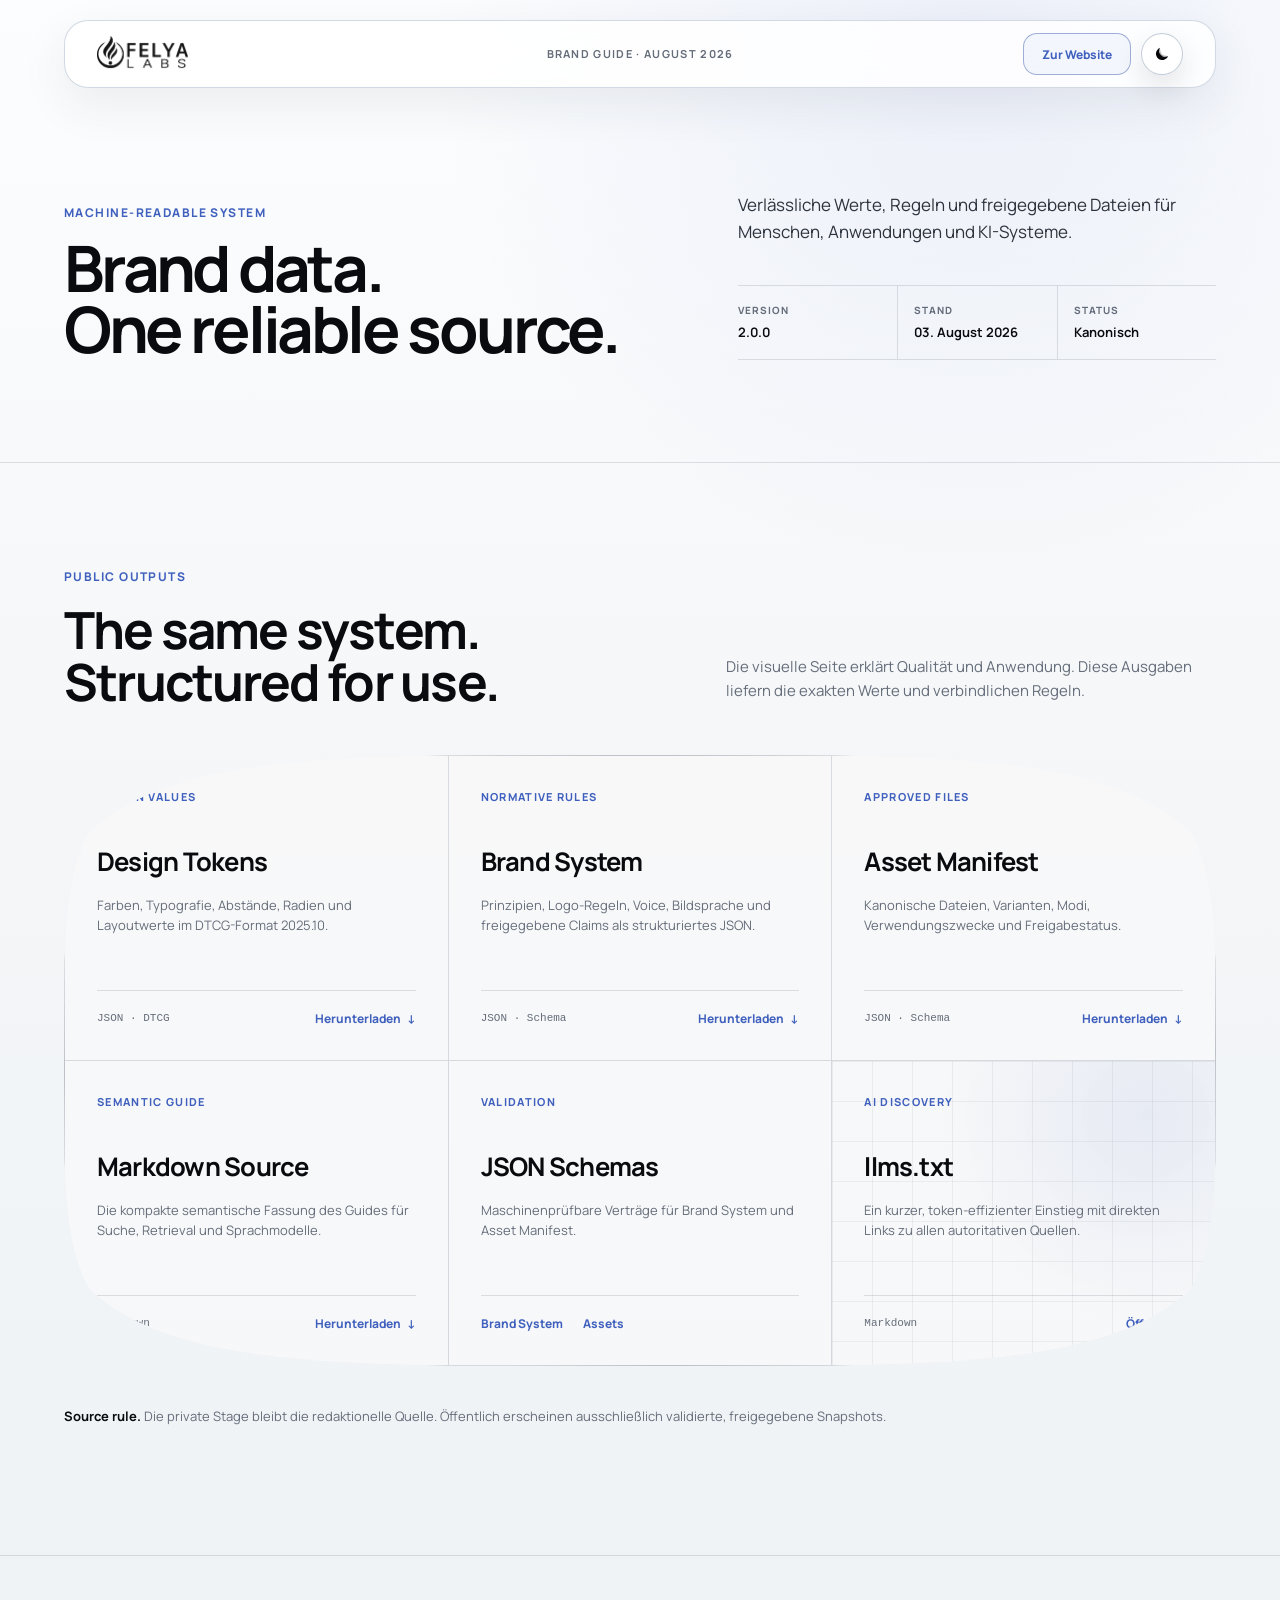
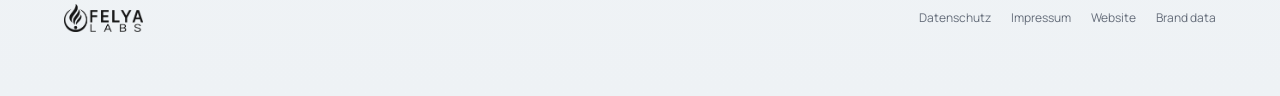
==== brand-data/index.html @ 759ecf9c "Deploy repaired mobile corner snapshot Publish the sanitized snapshot from Stage commit 2bf2fde. Thi" ====
<!DOCTYPE html><html lang="de" data-theme="light"><head><meta charset="utf-8"><meta name="viewport" content="width=device-width, initial-scale=1"><meta name="color-scheme" content="light dark"><script src="/assets/js/theme-init.js"></script><meta name="description" content="Machine-readable design values, brand rules, approved assets and schemas."><meta name="robots" content="noindex, nofollow, noarchive"><meta property="og:type" content="website"><meta property="og:site_name" content="FELYA LABS Brand Guide"><meta property="og:title" content="FELYA LABS Brand Guide"><meta property="og:description" content="Machine-readable design values, brand rules, approved assets and schemas."><meta property="og:url" content="https://brand.felyalabs.com/brand-data/"><meta property="og:image" content="https://brand.felyalabs.com/assets/social/felya-labs-brand-guide-social-preview-1200x630.jpg"><meta property="og:image:type" content="image/jpeg"><meta property="og:image:width" content="1200"><meta property="og:image:height" content="630"><meta property="og:image:alt" content="FELYA LABS Brand Guide with the claim Every expression. One identity."><meta name="twitter:card" content="summary_large_image"><meta name="twitter:title" content="FELYA LABS Brand Guide"><meta name="twitter:description" content="Machine-readable design values, brand rules, approved assets and schemas."><meta name="twitter:image" content="https://brand.felyalabs.com/assets/social/felya-labs-brand-guide-social-preview-1200x630.jpg"><meta name="twitter:image:alt" content="FELYA LABS Brand Guide with the claim Every expression. One identity."><meta name="theme-color" media="(prefers-color-scheme: light)" content="#f4f6f8"><meta name="theme-color" media="(prefers-color-scheme: dark)" content="#000000"><link rel="canonical" href="https://brand.felyalabs.com/brand-data/"><link rel="icon" href="/favicon.ico?v=brand-guide-dark" sizes="any"><link rel="icon" type="image/png" sizes="32x32" href="/assets/favicon/favicon-32x32.png?v=brand-guide-dark"><link rel="icon" type="image/png" sizes="16x16" href="/assets/favicon/favicon-16x16.png?v=brand-guide-dark"><link rel="apple-touch-icon" sizes="180x180" href="/assets/favicon/apple-touch-icon.png?v=brand-guide-dark"><link rel="manifest" href="/assets/favicon/site.webmanifest?v=brand-guide-dark"><title>FELYA LABS Brand Data</title><link rel="stylesheet" href="/_astro/BrandGuideFooter.CzAcwj4Q.css"></head><body><a class="skip-link" href="#brand-data-main">Zu den Brand-Daten springen</a><header class="topbar shell"><a class="topbar-logo" href="/" aria-label="FELYA LABS Brand Guide, zum Anfang"><img src="/assets/brand/felya-labs-wordmark-white.webp" alt="FELYA LABS"></a><p class="topbar-meta">Brand Guide · August 2026</p><div class="topbar-actions"><a class="topbar-site-link" href="https://felyalabs.com" target="_blank" rel="noopener noreferrer" aria-label="FELYA LABS Website in neuem Tab öffnen">Zur Website</a><button type="button" data-theme-toggle class="theme-toggle" aria-label="Zum dunklen Farbschema wechseln" aria-pressed="false"><span class="theme-toggle__icon theme-toggle__icon--sun" aria-hidden="true"><svg focusable="false" width="18" height="18" viewBox="0 0 24 24" fill="none" stroke="currentColor" stroke-width="1.65" stroke-linecap="round" stroke-linejoin="round"><circle cx="12" cy="12" r="3.7"></circle><g opacity="0.82"><path d="M12 2.25v1.9"></path><path d="M12 19.85v1.9"></path><path d="m5.1 5.1 1.34 1.34"></path><path d="m17.56 17.56 1.34 1.34"></path><path d="M2.25 12h1.9"></path><path d="M19.85 12h1.9"></path><path d="m6.44 17.56-1.34 1.34"></path><path d="m18.9 5.1-1.34 1.34"></path></g></svg></span><span class="theme-toggle__icon theme-toggle__icon--moon" aria-hidden="true"><svg focusable="false" width="18" height="18" viewBox="0 0 24 24" fill="none"><path d="M20.2 14.65A7.9 7.9 0 0 1 9.35 3.8a8.4 8.4 0 1 0 10.85 10.85Z" fill="currentColor"></path><path d="M17.8 15.2A8.4 8.4 0 0 1 8.8 6.2" stroke="currentColor" stroke-width="1.5" stroke-linecap="round" opacity="0.34"></path></svg></span></button><script type="module">var e=Array.from(document.querySelectorAll(`[data-theme-toggle]`)),t=(t,n=!0)=>{let r=t===`dark`?`light`:`dark`;if(document.documentElement.dataset.theme=t,document.documentElement.style.colorScheme=t,n){document.documentElement.dataset.themeSource=`user`;try{window.localStorage.setItem(`felya-labs-theme`,t)}catch{}}e.forEach(e=>{e.dataset.themeNext=r,e.setAttribute(`aria-pressed`,String(t===`light`)),e.setAttribute(`aria-label`,r===`light`?`Zum hellen Farbschema wechseln`:`Zum dunklen Farbschema wechseln`)}),document.dispatchEvent(new CustomEvent(`felya:themechange`,{detail:{theme:t,userInitiated:n}}))};t(document.documentElement.dataset.theme===`dark`?`dark`:`light`,!1),e.forEach(e=>{e.addEventListener(`click`,()=>{t(e.dataset.themeNext===`light`?`light`:`dark`)})});</script></div></header><main class="brand-data-page" id="brand-data-main"><section class="brand-data-hero"><div class="shell brand-data-hero__inner"><div><p class="eyebrow">Machine-readable system</p><h1><span class="headline-line">Brand data.</span><span class="headline-line">One reliable source.</span></h1></div><div class="brand-data-hero__copy"><p>Verlässliche Werte, Regeln und freigegebene Dateien für Menschen, Anwendungen und KI-Systeme.</p><dl><div><dt>Version</dt><dd>2.0.0</dd></div><div><dt>Stand</dt><dd>03. August 2026</dd></div><div><dt>Status</dt><dd>Kanonisch</dd></div></dl></div></div></section><section class="brand-data-resources" aria-labelledby="brand-data-resources-title"><div class="shell"><div class="brand-data-heading"><div><p class="eyebrow">Public outputs</p><h2 id="brand-data-resources-title">The same system. Structured for use.</h2></div><p>Die visuelle Seite erklärt Qualität und Anwendung. Diese Ausgaben liefern die exakten Werte und verbindlichen Regeln.</p></div><div class="brand-data-grid"><article class="brand-data-card"><p class="eyebrow">Design values</p><h3>Design Tokens</h3><p>Farben, Typografie, Abstände, Radien und Layoutwerte im DTCG-Format 2025.10.</p><footer><code>JSON · DTCG</code><a href="/brand-data/tokens.json" download>Herunterladen <span aria-hidden="true">↓</span></a></footer></article><article class="brand-data-card"><p class="eyebrow">Normative rules</p><h3>Brand System</h3><p>Prinzipien, Logo-Regeln, Voice, Bildsprache und freigegebene Claims als strukturiertes JSON.</p><footer><code>JSON · Schema</code><a href="/brand-data/brand-system.json" download>Herunterladen <span aria-hidden="true">↓</span></a></footer></article><article class="brand-data-card"><p class="eyebrow">Approved files</p><h3>Asset Manifest</h3><p>Kanonische Dateien, Varianten, Modi, Verwendungszwecke und Freigabestatus.</p><footer><code>JSON · Schema</code><a href="/brand-data/assets.json" download>Herunterladen <span aria-hidden="true">↓</span></a></footer></article><article class="brand-data-card"><p class="eyebrow">Semantic guide</p><h3>Markdown Source</h3><p>Die kompakte semantische Fassung des Guides für Suche, Retrieval und Sprachmodelle.</p><footer><code>Markdown</code><a href="/brand-data/guide.md" download>Herunterladen <span aria-hidden="true">↓</span></a></footer></article><article class="brand-data-card"><p class="eyebrow">Validation</p><h3>JSON Schemas</h3><p>Maschinenprüfbare Verträge für Brand System und Asset Manifest.</p><footer class="brand-data-card__links"><a href="/brand-data/schemas/brand-system.schema.json">Brand System</a><a href="/brand-data/schemas/assets.schema.json">Assets</a></footer></article><article class="brand-data-card brand-data-card--discovery"><p class="eyebrow">AI discovery</p><h3>llms.txt</h3><p>Ein kurzer, token-effizienter Einstieg mit direkten Links zu allen autoritativen Quellen.</p><footer><code>Markdown</code><a href="/llms.txt">Öffnen <span aria-hidden="true">↗</span></a></footer></article></div><p class="brand-data-note"><strong>Source rule.</strong> Die private Stage bleibt die redaktionelle Quelle. Öffentlich erscheinen ausschließlich validierte, freigegebene Snapshots.</p></div></section></main><footer class="footer" id="brand-footer"><div class="footer-inner shell"><a class="footer-brand" href="https://www.felyalabs.com/" aria-label="Zur FELYA LABS Website"><img src="/assets/brand/felya-labs-wordmark-white.webp" alt="FELYA LABS"></a><nav class="footer-links" aria-label="FELYA LABS und rechtliche Informationen"><a href="https://www.felyalabs.com/privacy/">Datenschutz</a><a href="https://www.felyalabs.com/impressum/">Impressum</a><a href="https://www.felyalabs.com/">Website</a><a href="/brand-data/">Brand data</a></nav></div></footer></body></html>
---- _astro/BrandGuideFooter.CzAcwj4Q.css ----
@font-face{font-family:Manrope;src:url(/assets/fonts/manrope-variable.ttf)format("truetype");font-weight:400 800;font-display:swap}:root{color-scheme:light;--blue:#4f70cf;--blue-strong:#3f60bd;--gold:#a97825;--ink:#090b0f;--soft:#2d333d;--muted:#656d7a;--hero-secondary:#686e78;--page:#f4f6f8;--page-start:#fcfdfe;--page-end:#eef2f5;--line:#0f172a1f;--surface:#ffffffc7;--surface-solid:#ffffffd1;--surface-elevated:#ffffffdb;--surface-border:#cbd4e0e0;--surface-shadow:#202d4014;--ambient-glow:#4f70cf17;--hero-glow:#4f70cf29;--hero-panel-start:#fff;--hero-panel-end:#e9eef5;--hero-panel-ink:#090b0f;--hero-panel-soft:#3f4651;--hero-panel-secondary:#686e78;--hero-panel-border:#cbd4e0eb;--hero-panel-divider:#3d4b671f;--hero-grid-minor:#3d4b670e;--hero-grid-major:#3d4b671b;--hero-panel-shadow:#202d401f;--subtle-fill:#0f172a06;--accent-fill:#4f70cf0e;--preview-fill:#4f70cf09;--preview-line:#0f172a0f;--chip-border:#0f172a33;--inverse-bg:#090b0f;--inverse-text:#fff;--content-max:104rem;--chapter-space:clamp(8rem, 9vw, 10rem);--chapter-intro-space:clamp(3.75rem, 4.25vw, 4.75rem);--content-group-space:clamp(3.5rem, 4.25vw, 4.75rem)}html[data-theme=dark]{color-scheme:dark;--blue:#6785df;--blue-strong:#7895ec;--gold:#deb45f;--ink:#fff;--soft:#d1d5db;--muted:#8c939f;--hero-secondary:#a2a6ae;--page:#080a0e;--page-start:#0c0f14;--page-end:#050609;--line:#ffffff1f;--surface:#14171c;--surface-solid:#181b21;--surface-elevated:#14171ce6;--surface-border:#ffffff29;--surface-shadow:#00000057;--ambient-glow:transparent;--hero-glow:#6785df29;--hero-panel-start:#10141b;--hero-panel-end:#050609;--hero-panel-ink:#fff;--hero-panel-soft:#d1d5db;--hero-panel-secondary:#a2a6ae;--hero-panel-border:#ffffff1f;--hero-panel-divider:#ffffff17;--hero-grid-minor:#7895ec17;--hero-grid-major:#7895ec26;--hero-panel-shadow:#00000061;--subtle-fill:#ffffff09;--accent-fill:#7895ec14;--preview-fill:#7895ec0e;--preview-line:#ffffff14;--chip-border:#ffffff38;--inverse-bg:#fff;--inverse-text:#090b0f}*{box-sizing:border-box}html{scroll-padding-top:7rem}body{color:var(--ink);background:radial-gradient(circle at 76% 2%, var(--ambient-glow), transparent 34rem), linear-gradient(180deg, var(--page-start), var(--page) 48%, var(--page-end));margin:0;font-family:Manrope,system-ui,sans-serif;line-height:1.6;transition:color .22s,background-color .22s}html[data-theme=dark] body{background:radial-gradient(circle at 50% 0, #ffffff06, transparent 30rem), linear-gradient(180deg, var(--page-start), var(--page) 48%, var(--page-end))}img{max-width:100%;display:block}a{color:inherit}h1,h2,h3,p{margin-top:0}.skip-link{z-index:100;corner-shape:squircle;color:#fff;background:var(--blue-strong);border-radius:.5rem;padding:.625rem .875rem;text-decoration:none;position:fixed;top:.75rem;left:.75rem;transform:translateY(-160%)}.skip-link:focus{transform:translateY(0)}.shell{width:min(var(--content-max), calc(100% - 8rem));margin-inline:auto}.topbar{z-index:10;width:min(var(--content-max), calc(100% - 8rem));border:1px solid var(--surface-border);corner-shape:squircle;background:var(--surface-elevated);min-height:4.25rem;box-shadow:0 1rem 3rem var(--surface-shadow);backdrop-filter:blur(1.25rem)saturate(120%);border-radius:1.5rem;justify-content:space-between;align-items:center;margin-top:1.25rem;padding:.75rem 2rem;transition:border-color .22s,background-color .22s,box-shadow .22s;display:flex;position:sticky;top:1.25rem}.topbar-logo{flex:none;display:block}.topbar-logo:focus-visible{outline:2px solid var(--blue);outline-offset:.375rem;border-radius:.25rem}.topbar-logo img{width:auto;height:2rem;transition:filter .22s,opacity .22s;transform:translateY(-.12rem)}html[data-theme=light] .topbar-logo img{filter:invert();opacity:.92}.topbar-meta{color:var(--muted);letter-spacing:.12em;text-transform:uppercase;margin:0;font-size:.6875rem;font-weight:700;position:absolute;left:50%;transform:translate(-50%)}.topbar-actions{align-items:center;gap:.625rem;display:flex}.topbar-site-link{border:1px solid color-mix(in srgb, var(--blue-strong) 34%, var(--surface-border));corner-shape:squircle;min-height:2.65rem;color:var(--blue-strong);background:var(--accent-fill);border-radius:.875rem;justify-content:center;align-items:center;padding:0 1.125rem;font-size:.75rem;font-weight:750;text-decoration:none;transition:transform .18s,border-color .18s,color .18s,background-color .18s,box-shadow .18s;display:inline-flex}.topbar-site-link:hover{border-color:var(--blue-strong);color:var(--ink);background:color-mix(in srgb, var(--accent-fill) 76%, var(--surface-solid));box-shadow:0 .625rem 1.4rem color-mix(in srgb, var(--blue-strong) 12%, transparent);transform:translateY(-1px)}.topbar-site-link:focus-visible{border-color:var(--blue-strong);outline:2px solid var(--blue-strong);outline-offset:.25rem;color:var(--ink)}.theme-toggle{border:1px solid var(--surface-border);color:#fff;cursor:pointer;background:#ffffff0f;border-radius:50%;flex:0 0 2.65rem;justify-content:center;align-items:center;width:2.65rem;min-width:2.65rem;height:2.65rem;padding:0;transition:transform .18s,background-color .18s,border-color .18s,color .18s,box-shadow .18s;display:inline-flex;box-shadow:inset 0 1px #ffffff14,0 .65rem 1.5rem #00000038}.theme-toggle:hover,.theme-toggle:focus-visible{color:#fff;background:#ffffff17;border-color:#fff3;outline:none;transform:translateY(-1px)}.theme-toggle__icon{border-radius:999px;justify-content:center;align-items:center;width:1.25rem;height:1.25rem;transition:opacity .18s,transform .18s,color .16s,filter .18s;display:inline-flex}.theme-toggle__icon--moon,html[data-theme=light] .theme-toggle__icon--sun{display:none}html[data-theme=light] .theme-toggle__icon--moon{display:inline-flex}html[data-theme=light] .theme-toggle{color:#05070a;background:#ffffffe0;border-color:#bec9d6f0;box-shadow:inset 0 1px #ffffffeb,0 .75rem 1.7rem #222d3a1f}html[data-theme=light] .theme-toggle:hover,html[data-theme=light] .theme-toggle:focus-visible{color:#05070a;background:#fff;border-color:#8e9aaad1;box-shadow:0 .9rem 1.9rem #222d3a29}@media (hover:hover) and (pointer:fine){.theme-toggle:hover .theme-toggle__icon--sun{color:#d9bd78;filter:drop-shadow(0 0 .3rem #d9bd7833)}html[data-theme=light] .theme-toggle:hover .theme-toggle__icon--moon{color:var(--blue);filter:drop-shadow(0 0 .4rem #4f70cf52)}}.theme-toggle:focus-visible .theme-toggle__icon--sun{color:#d9bd78;filter:drop-shadow(0 0 .3rem #d9bd7833)}html[data-theme=light] .theme-toggle:focus-visible .theme-toggle__icon--moon{color:var(--blue);filter:drop-shadow(0 0 .4rem #4f70cf52)}.hero{padding:clamp(4.5rem,6vw,6.5rem) 0 clamp(6.5rem,8vw,8.5rem)}.hero-inner{border:1px solid var(--hero-panel-border);corner-shape:squircle;min-height:clamp(36rem,43vw,41rem);color:var(--hero-panel-ink);background:linear-gradient(135deg, var(--hero-panel-start), var(--hero-panel-end));box-shadow:0 2rem 5rem var(--hero-panel-shadow);isolation:isolate;border-radius:2rem;grid-template-columns:minmax(0,1.06fr) minmax(24rem,.94fr);display:grid;position:relative;overflow:hidden}.hero-copy{z-index:2;flex-direction:column;justify-content:center;padding:clamp(3.25rem,5vw,5.5rem);display:flex;position:relative}.hero-copy .eyebrow{color:var(--blue-strong)}.eyebrow{color:var(--blue-strong);letter-spacing:.12em;text-transform:uppercase;margin:0 0 1rem;font-size:.75rem;font-weight:750}h1{letter-spacing:-.05em;margin-bottom:1.75rem;font-size:clamp(3rem,5vw,4.75rem);font-weight:700;line-height:.95}.hero h1{font-size:clamp(3rem,4.25vw,4.35rem)}.headline-line{display:block}.hero-brand-claim__secondary{color:var(--hero-panel-secondary);margin-top:.08em}.hero p:not(.eyebrow){max-width:38rem;color:var(--hero-panel-soft);margin-bottom:0;font-size:1.125rem}.hero-product{z-index:1;border-left:1px solid var(--hero-panel-divider);background-image:linear-gradient(var(--hero-grid-major) 1px, transparent 1px), linear-gradient(90deg, var(--hero-grid-major) 1px, transparent 1px), linear-gradient(var(--hero-grid-minor) 1px, transparent 1px), linear-gradient(90deg, var(--hero-grid-minor) 1px, transparent 1px);isolation:isolate;background-position:-1px -1px;background-size:10rem 10rem,10rem 10rem,2.5rem 2.5rem,2.5rem 2.5rem;justify-content:center;align-items:center;min-width:0;padding:1.5rem;display:flex;position:relative;overflow:hidden}.hero-product:before,.hero-product:after{content:"";z-index:0;pointer-events:none;transform-origin:54% 54%;position:absolute}.hero-product:before{opacity:1;filter:blur(.7rem);will-change:opacity, transform;background:radial-gradient(72% 78% at 54% 53%,#4f70cf47 0%,#4f70cf1f 46%,#0000 80%);transition:opacity .48s cubic-bezier(.4,0,.2,1),transform .68s cubic-bezier(.16,1,.3,1);inset:5% -12% -6%;transform:scale(1.06)}.hero-product:after{opacity:0;filter:blur(1rem);background:radial-gradient(66% 72% at 54% 56%,#6785df47 0%,#6785df1f 44%,#0000 76%);inset:9% -5% -2%;transform:scale(.58)}html[data-theme=light] .hero-product:before{opacity:.76;filter:blur(1.15rem);background:radial-gradient(76% 82% at 54% 54%,#4f70cf1c 0%,#4f70cf0e 48%,#4f70cf05 66%,#0000 82%);inset:4% -8% -4%;transform:scale(.9)}html[data-theme=light] .hero-product:after{background:radial-gradient(68% 74% at 54% 56%,#4f70cf24 0%,#4f70cf0e 48%,#0000 78%)}.hero-product--theme-transition:after{animation:.82s cubic-bezier(.4,0,.2,1) both hero-theme-fog-pulse}.hero-product img{z-index:1;object-fit:contain;object-position:center;filter:drop-shadow(0 1.5rem 2.5rem #0003);width:min(108%,33rem);height:auto;max-height:calc(100% - 3rem);position:relative;transform:translate(-1%)}@keyframes hero-theme-fog-pulse{0%{opacity:0;transform:scale(.58)}24%{opacity:.72;transform:scale(.78)}64%{opacity:.34;transform:scale(1.06)}to{opacity:0;transform:scale(1.24)}}section{padding:var(--chapter-space) 0;border-top:1px solid var(--line);scroll-margin-top:7rem}.intro{margin-bottom:var(--chapter-intro-space);grid-template-columns:1.1fr .9fr;align-items:end;gap:4rem;display:grid}.type-intro-copy span{display:block}h2{letter-spacing:-.035em;max-width:51.25rem;margin-bottom:0;font-size:clamp(2.25rem,4.2vw,4rem);font-weight:700;line-height:1.02}.intro>p{max-width:36.25rem;color:var(--muted);margin-bottom:.25rem;font-size:1.0625rem}.section-note{max-width:57.5rem;color:var(--muted);margin:2rem 0 0;font-size:.875rem;line-height:1.65}.chapter-rule{border-top:1px solid var(--line);max-width:62rem;color:var(--muted);margin:2.5rem 0 0;padding-top:1.25rem;font-size:.8125rem;line-height:1.65}.chapter-rule strong{color:var(--ink);font-weight:700}.chapter-rule code{font-family:ui-monospace,SFMono-Regular,monospace;font-size:.9em}.rule-list{color:var(--muted);margin:0;padding-left:1.125rem}.rule-list li+li{margin-top:.625rem}.guide-index{padding-block:clamp(6rem,7vw,7.5rem)}.guide-index__inner{grid-template-columns:.7fr 1.3fr;align-items:start;gap:clamp(3rem,6vw,6rem);display:grid}.guide-index h2{font-size:clamp(1.75rem,3vw,2.625rem)}.guide-index__summary{max-width:23rem;color:var(--muted);margin:1.5rem 0 0;font-size:.875rem;line-height:1.65}.guide-index__contents{min-width:0}.guide-index nav{border-top:1px solid var(--line);grid-template-columns:repeat(2,minmax(0,1fr));display:grid}.guide-index a{border-bottom:1px solid var(--line);min-height:5.75rem;color:var(--ink);justify-content:space-between;align-items:center;gap:1.5rem;padding:1.25rem;text-decoration:none;transition:color .18s,background-color .18s,padding .18s;display:flex}.guide-index a:nth-child(odd){border-right:1px solid var(--line)}.guide-index a:last-child{border-right:0;grid-column:1/-1}.guide-index a span,.guide-index a strong,.guide-index a small{display:block}.guide-index a strong{margin-bottom:.25rem;font-size:.9375rem;font-weight:700}.guide-index a small{color:var(--muted);font-size:.75rem;line-height:1.45}.guide-index a i{color:var(--blue-strong);font-size:1.125rem;font-style:normal;transition:transform .18s}.guide-index a:hover{background:var(--accent-fill);padding-left:1.5rem}.guide-index a:hover i{transform:translate(.25rem)}.guide-index a:focus-visible{z-index:1;outline:2px solid var(--blue-strong);outline-offset:-2px;background:var(--accent-fill);position:relative}.principle-grid,.voice-rules,.editorial-rules,.governance-grid{gap:1rem;display:grid}.principle-list{border:1px solid var(--line);corner-shape:squircle;background:var(--line);border-radius:1.5rem;grid-template-columns:repeat(4,minmax(0,1fr));gap:1px;overflow:hidden}.principle{background:var(--surface);flex-direction:column;min-height:15rem;padding:1.75rem;display:flex}.principle b{color:var(--blue-strong);letter-spacing:.12em;text-transform:uppercase;margin-bottom:auto;font-size:.6875rem;font-weight:750}.principle h3{min-height:2.4em;margin:2.5rem 0 .625rem;font-size:1.25rem;line-height:1.2}.principle p{max-width:22rem;min-height:3.2em;color:var(--muted);margin-bottom:0;font-size:.8125rem;line-height:1.6}.logo-overview{grid-template-columns:2fr 1fr;gap:1.25rem;display:grid}.logo-stage{corner-shape:squircle;background:#070707;border:1px solid #0000;border-radius:1.5rem;place-items:center;min-height:21rem;display:grid}html[data-theme=dark] .logo-stage{background:linear-gradient(145deg,#090a0d,#020203);border-color:#ffffff29;box-shadow:inset 0 1px #ffffff0e,0 1.5rem 4rem #0003}.logo-rules{border:1px solid var(--line);corner-shape:squircle;background:var(--surface);border-radius:1.5rem;padding:1.75rem}.logo-rules h3{margin-bottom:1rem;font-size:1.375rem}.clearspace{aspect-ratio:2.84;border:1px dashed #ffffff59;place-items:center;width:min(28.125rem,80%);display:grid;position:relative}.clearspace:after{content:"0.5 H Schutzraum";color:#ffffff9e;letter-spacing:.08em;font-size:.6875rem;position:absolute;bottom:-2rem}.clearspace img{width:72%}.symbol-story{border:1px solid var(--line);corner-shape:squircle;background:var(--line);border-radius:1.5rem;grid-template-columns:repeat(4,1fr);gap:1px;margin-top:2rem;display:grid;overflow:hidden}.symbol-story article{background:var(--surface-solid);text-align:center;grid-template-rows:auto 1fr auto auto;min-height:21.5rem;padding:1.75rem;display:grid}.symbol-story b,.symbol-story strong{display:block}.symbol-story b{color:var(--blue-strong);letter-spacing:.12em;text-transform:uppercase;font-size:.6875rem}.symbol-story strong{margin-bottom:.75rem;font-size:1.125rem;line-height:1.2}.symbol-story p{max-width:18.75rem;min-height:3.9rem;color:var(--muted);margin:0 auto;font-size:.8125rem;line-height:1.58}.logo-anatomy{aspect-ratio:865/1032;align-self:center;width:7.25rem;margin:2rem auto;position:relative}.logo-anatomy__layer{object-fit:contain;width:100%;height:100%;position:absolute;inset:0}.logo-anatomy__full{opacity:.18}html[data-theme=dark] .logo-anatomy__full{opacity:.42}.logo-anatomy__horizon{z-index:2;background:var(--gold);height:1px;position:absolute;top:19.1%;left:-10%;right:-10%;box-shadow:0 0 0 3px #c28f301a}.logo-anatomy__beyond{z-index:3;clip-path:inset(0 0 80.9%)}.theme-pair{grid-template-columns:repeat(2,minmax(0,1fr));gap:1.25rem;display:grid}.theme{corner-shape:squircle;border-radius:2rem;min-height:25rem;padding:2.375rem;overflow:hidden}.theme--light{color:#090b0f;background:linear-gradient(160deg,#fff,#eef2f5);border:1px solid #dde3ea}.theme--dark{color:#fff;background:#000;border:1px solid #222}html[data-theme=dark] .theme--dark{border-color:#30343d}.theme-logo{width:7.25rem;margin-bottom:3.75rem}.theme--light .theme-logo{filter:invert()}.theme h3{letter-spacing:-.04em;max-width:28rem;margin-bottom:1.125rem;font-size:clamp(2.375rem,4vw,3.625rem);line-height:.98}.theme h3 .headline-line{white-space:nowrap}.theme--light h3 span:last-child{color:#686e78}.theme--dark h3 span:last-child{color:#a2a6ae}.theme p{max-width:26.25rem;color:inherit;opacity:.72}.theme .eyebrow{opacity:1}.theme--light .eyebrow{color:#3f60bd}.theme--dark .eyebrow{color:#7895ec}.module-heading{grid-template-columns:1.1fr .9fr;align-items:end;gap:4rem;margin:clamp(5.5rem,6vw,6.5rem) 0 1.5rem;display:grid}.module-heading .eyebrow{margin-bottom:.625rem}.module-heading h3{letter-spacing:-.03em;margin:0;font-size:clamp(1.625rem,2.4vw,2.25rem);line-height:1.08}.module-heading>p{max-width:34rem;color:var(--muted);margin:0 0 .2rem;font-size:.8125rem}.system-note{border-top:1px solid var(--line);border-bottom:1px solid var(--line);background:0 0}.system-note--guide{margin-bottom:1.25rem}.system-note--fallback{margin-top:2rem}.system-note summary{cursor:pointer;justify-content:space-between;align-items:center;gap:2rem;min-height:4.25rem;padding:.875rem .25rem;list-style:none;display:flex}.system-note summary::-webkit-details-marker{display:none}.system-note summary span,.system-note summary b,.system-note summary strong{display:block}.system-note summary b{color:var(--muted);letter-spacing:.12em;text-transform:uppercase;margin-bottom:.2rem;font-size:.625rem;font-weight:750}.system-note--fallback summary b{color:var(--gold)}.system-note summary strong{color:var(--soft);font-size:.8125rem;font-weight:650}.system-note summary i{border:1px solid var(--line);corner-shape:squircle;width:1.75rem;height:1.75rem;color:var(--muted);border-radius:.625rem;flex:0 0 1.75rem;place-items:center;font-size:1rem;font-style:normal;transition:color .18s,transform .18s;display:grid}.system-note summary:hover i{color:var(--blue-strong)}.system-note[open] summary i{color:var(--blue-strong);transform:rotate(45deg)}.system-note summary:focus-visible{outline:2px solid var(--blue-strong);outline-offset:.25rem;border-radius:.5rem}.system-note__content{border-top:1px solid var(--line);background:var(--line);gap:1px;margin:0;display:grid}.system-note__content--four{grid-template-columns:repeat(4,minmax(0,1fr))}.system-note__content--three{grid-template-columns:repeat(3,minmax(0,1fr))}.system-note__content div{background:var(--surface);min-width:0;padding:1rem 1.25rem}.system-note__content dt{color:var(--ink);margin-bottom:.3rem;font-size:.75rem;font-weight:700}.system-note__content dd{color:var(--muted);margin:0;font-size:.6875rem;line-height:1.55}.system-note__content code{color:var(--blue-strong);font-family:ui-monospace,SFMono-Regular,monospace;font-size:.92em}.token-matrix{border:1px solid var(--line);corner-shape:squircle;background:var(--surface);border-radius:1.5rem;overflow:hidden}.token-matrix table{border-collapse:collapse;table-layout:fixed;width:100%}.token-matrix thead{border-bottom:1px solid var(--line)}.token-matrix thead th{color:var(--ink);background:var(--surface-solid);letter-spacing:.1em;text-align:left;text-transform:uppercase;padding:1.125rem 1.375rem;font-size:.75rem;font-weight:780}.token-matrix thead th+th{border-left:1px solid var(--line)}.token-matrix thead th:first-child{width:54%}.token-matrix th,.token-matrix td{vertical-align:middle}.token-group th{border-top:1px solid var(--line);border-bottom:1px solid var(--line);color:var(--muted);background:var(--subtle-fill);box-shadow:inset 3px 0 0 var(--blue-strong);letter-spacing:.12em;text-align:left;text-transform:uppercase;padding:.6875rem 1.375rem;font-size:.65625rem;font-weight:750}.token-row>th,.token-row>td{border-top:1px solid var(--line);text-align:left;padding:.75rem 1.375rem}.token-row>td{border-left:1px solid var(--line)}.token-row>th,.token-row>td{transition:background-color .16s}.token-row:hover>th,.token-row:hover>td{background:var(--subtle-fill)}.token-row>th strong,.token-row>th span,.token-row>th small{display:block}.token-row>th strong{margin-bottom:.125rem;font-size:.9375rem}.token-row>th span{max-width:40rem;color:var(--muted);font-size:.75rem;font-weight:400;line-height:1.5}.token-row>th small{border-left:2px solid var(--gold);max-width:42rem;color:var(--muted);margin-top:.5rem;padding-left:.625rem;font-size:.6875rem;font-weight:500;line-height:1.45}.token-row>th small b{color:var(--ink);font-weight:750}.token-value{align-items:center;gap:.625rem;display:inline-flex}.token-value i{border:1px solid var(--chip-border);background:var(--chip);border-radius:50%;flex:none;width:1.25rem;height:1.25rem;display:inline-block;position:relative;overflow:hidden}.token-value code{color:var(--soft);white-space:nowrap;font-family:ui-monospace,SFMono-Regular,monospace;font-size:.75rem}.token-copy{corner-shape:squircle;color:inherit;font:inherit;text-align:left;cursor:copy;background:0 0;border:0;border-radius:.55rem;margin:-.4rem;padding:.4rem;transition:background-color .16s,box-shadow .16s}.token-copy:hover{background:color-mix(in srgb, var(--blue-strong) 9%, transparent)}.token-copy:focus-visible{outline:2px solid var(--blue-strong);outline-offset:2px}.token-copy__text{align-items:center;display:grid;position:relative}.token-copy__text>*{grid-area:1/1;transition:opacity .14s,transform .14s,color .14s}.token-copy__feedback{color:var(--blue-strong);opacity:0;font-size:.75rem;font-weight:750;transform:translateY(.2rem)}.token-copy[data-copy-state=copied] code{opacity:0;transform:translateY(-.2rem)}.token-copy[data-copy-state=copied] .token-copy__feedback{opacity:1;transform:translateY(0)}.token-copy[data-copy-state=error]{box-shadow:inset 0 0 0 1px #a23b3b}.token-copy[data-copy-state=error] code{color:#a23b3b}.color-copy-toast{z-index:100;border:1px solid color-mix(in srgb, var(--blue-strong) 24%, var(--line));corner-shape:squircle;background:color-mix(in srgb, var(--surface) 92%, transparent);opacity:0;pointer-events:none;visibility:hidden;backdrop-filter:blur(1rem);border-radius:1rem;grid-template-columns:auto minmax(0,1fr);align-items:center;gap:.75rem;min-width:13.5rem;padding:.75rem .875rem;transition:opacity .18s,transform .22s,visibility 0s linear .22s;display:grid;position:fixed;bottom:clamp(1rem,2.5vw,2.5rem);right:clamp(1rem,2.5vw,2.5rem);transform:translateY(.75rem)scale(.98);box-shadow:0 .75rem 2.5rem #0f172a21}.color-copy-toast[data-visible=true]{opacity:1;visibility:visible;transition-delay:0s;transform:translate(0,0)scale(1)}.color-copy-toast__icon{color:#fff;background:var(--blue-strong);width:2rem;height:2rem;box-shadow:0 0 0 .25rem color-mix(in srgb, var(--blue-strong) 11%, transparent);border-radius:50%;place-items:center;font-size:.875rem;font-weight:800;display:grid}.color-copy-toast__message{gap:.125rem;min-width:0;display:grid}.color-copy-toast__message strong{color:var(--ink);font-size:.75rem;line-height:1.25}.color-copy-toast__message code{color:var(--muted);text-overflow:ellipsis;white-space:nowrap;font-family:ui-monospace,SFMono-Regular,monospace;font-size:.6875rem;line-height:1.3;overflow:hidden}.color-copy-toast[data-state=error]{border-color:#a23b3b4d}.color-copy-toast[data-state=error] .color-copy-toast__icon{background:#a23b3b;box-shadow:0 0 0 .25rem #a23b3b1a}.token-swatch--alpha{background-color:#d9dde4!important;background-image:linear-gradient(45deg,#fff 25%,#0000 25%),linear-gradient(-45deg,#fff 25%,#0000 25%),linear-gradient(45deg,#0000 75%,#fff 75%),linear-gradient(-45deg,#0000 75%,#fff 75%)!important;background-position:0 0,0 .25rem,.25rem -.25rem,-.25rem 0!important;background-size:.5rem .5rem!important}.token-swatch--alpha:after{content:"";background:var(--chip);position:absolute;inset:0}.typeface-card{border:1px solid var(--line);corner-shape:squircle;background:var(--line);border-radius:1.5rem;grid-template-columns:.85fr 1.35fr .7fr;gap:1px;display:grid;overflow:hidden}.typeface-identity,.typeface-meta,.typeface-links{background:var(--surface)}.typeface-identity{padding:2rem}.typeface-identity>span{color:var(--blue-strong);letter-spacing:.12em;text-transform:uppercase;margin-bottom:1.5rem;font-size:.6875rem;font-weight:750;display:block}.typeface-identity h3{letter-spacing:-.045em;margin-bottom:.375rem;font-size:clamp(2.5rem,3.8vw,3.5rem);line-height:.95}.typeface-identity p{color:var(--muted);margin-bottom:0;font-size:.8125rem}.typeface-meta{grid-template-columns:repeat(2,minmax(0,1fr));margin:0;display:grid}.typeface-meta div{border-bottom:1px solid var(--line);padding:1.5rem}.typeface-meta div:nth-child(odd){border-right:1px solid var(--line)}.typeface-meta div:nth-last-child(-n+2){border-bottom:0}.typeface-meta dt{color:var(--muted);letter-spacing:.08em;text-transform:uppercase;margin-bottom:.375rem;font-size:.6875rem;font-weight:700}.typeface-meta dd{margin:0;font-size:.875rem;font-weight:650}.typeface-links{flex-direction:column;justify-content:center;gap:.75rem;padding:1.5rem;display:flex}.typeface-links a{border-bottom:1px solid var(--line);color:var(--soft);justify-content:space-between;gap:1rem;padding-bottom:.625rem;font-size:.75rem;font-weight:650;text-decoration:none;display:flex}.typeface-links a:hover,.typeface-links a:focus-visible{color:var(--blue-strong)}.type-section-heading{margin:var(--content-group-space) 0 2rem;grid-template-columns:1.1fr .9fr;align-items:end;gap:4rem;display:grid}.type-section-heading .eyebrow{margin-bottom:.625rem}.type-section-heading h3{letter-spacing:-.03em;margin-bottom:0;font-size:clamp(1.75rem,3vw,2.625rem);line-height:1.05}.type-section-heading>p{max-width:36.25rem;color:var(--muted);margin:0 0 .25rem;font-size:.875rem}.type-system>.type-section-heading{margin-top:clamp(5.5rem,6.5vw,7rem)}.type-roles{border:1px solid var(--line);corner-shape:squircle;background:var(--line);border-radius:1.5rem;overflow:hidden}.type-role{background:var(--line);grid-template-columns:minmax(0,.92fr) minmax(30rem,1.08fr);gap:1px;display:grid}.type-role+.type-role{border-top:1px solid var(--line)}.type-role__sample,.type-role__details{background:var(--surface)}.type-role__sample{align-items:center;min-width:0;padding:1.75rem 2rem;display:flex}.type-role__details{padding:1.5rem 1.75rem}.type-role__details>strong{margin-bottom:.75rem;font-size:.9375rem;display:block}.type-role__metrics{border-top:1px solid var(--line);border-bottom:1px solid var(--line);grid-template-columns:repeat(4,minmax(0,1fr));gap:.75rem;margin:0 0 .875rem;padding:.875rem 0;display:grid}.type-role__metrics div{min-width:0}.type-role__metrics dt{color:var(--muted);letter-spacing:.08em;text-transform:uppercase;margin-bottom:.125rem;font-size:.5625rem;font-weight:750}.type-role__metrics dd{color:var(--blue-strong);margin:0;font-family:ui-monospace,SFMono-Regular,monospace;font-size:.6875rem;line-height:1.4}.type-role__details p{max-width:48rem;color:var(--muted);margin:0;font-size:.8125rem;line-height:1.55}.type-role--display .type-role__sample{letter-spacing:-.045em;font-size:clamp(2.5rem,4.5vw,4.5rem);font-weight:700;line-height:.96}.type-role--heading .type-role__sample{letter-spacing:-.035em;font-size:clamp(2.125rem,3.5vw,3.5rem);font-weight:700;line-height:1.02}.type-role--component .type-role__sample{letter-spacing:-.025em;font-size:clamp(1.5rem,2.4vw,2.25rem);font-weight:680;line-height:1.1}.type-role--lead .type-role__sample{color:var(--soft);font-size:1.1875rem;font-weight:440;line-height:1.62}.type-role--body .type-role__sample{color:var(--soft);font-size:1rem;font-weight:440;line-height:1.7}.type-role--supporting .type-role__sample{color:var(--muted);font-size:.8125rem;font-weight:450;line-height:1.55}.type-role--lead .type-role__sample span,.type-role--body .type-role__sample span,.type-role--supporting .type-role__sample span{max-width:68ch}.type-role--eyebrow .type-role__sample{color:var(--blue-strong);letter-spacing:.12em;text-transform:uppercase;font-size:.75rem;font-weight:750}.type-role--ui .type-role__sample span{corner-shape:squircle;min-height:2.75rem;color:var(--inverse-text);background:var(--inverse-bg);border-radius:.875rem;align-items:center;padding:.75rem 1.125rem;font-size:.9375rem;font-weight:680;line-height:1.2;display:inline-flex}.section-note code{font-family:ui-monospace,SFMono-Regular,monospace;font-size:.9em}.form-system{border-top:1px solid var(--line);margin-top:clamp(6rem,8vw,8rem);padding-top:clamp(5rem,6vw,6.5rem)}.form-system>.type-section-heading{margin-top:0}.corner-anatomy{border:1px solid var(--line);corner-shape:squircle;background:var(--surface);border-radius:1.5rem;grid-template-columns:minmax(20rem,.78fr) minmax(0,1.22fr);margin-top:2.5rem;display:grid;overflow:hidden}.corner-anatomy__copy{flex-direction:column;justify-content:center;padding:clamp(2rem,3.5vw,3.5rem);display:flex}.corner-anatomy__copy .eyebrow{margin-bottom:.75rem}.corner-anatomy__copy h4{letter-spacing:-.03em;max-width:27rem;margin:0 0 1rem;font-size:clamp(1.5rem,2.4vw,2.125rem);line-height:1.08}.corner-anatomy__copy>p:not(.eyebrow){max-width:34rem;color:var(--muted);margin:0 0 2rem;font-size:.875rem;line-height:1.7}.corner-anatomy__copy dl{border-top:1px solid var(--line);grid-template-columns:repeat(2,minmax(0,1fr));gap:1.25rem;margin:0;padding-top:1.5rem;display:grid}.corner-anatomy__copy dt{color:var(--ink);margin-bottom:.375rem;font-size:.75rem;font-weight:700}.corner-anatomy__copy dd{color:var(--muted);margin:0;font-size:.6875rem;line-height:1.55}.corner-anatomy__comparison{border-left:1px solid var(--line);background:var(--line);grid-template-columns:repeat(2,minmax(0,1fr));gap:1px;min-width:0;display:grid}.corner-diagram{background:var(--surface-solid);grid-template-rows:1fr auto;min-width:0;margin:0;display:grid}.corner-diagram svg{width:100%;height:clamp(14rem,17vw,16rem);color:var(--muted);display:block}.corner-diagram__grid{fill:none;stroke:var(--ink);stroke-opacity:.055;stroke-width:1px}.corner-diagram__grid-fill{opacity:.82}.corner-diagram__profile,.corner-diagram__tangent,.corner-diagram__axis,.corner-diagram__curvature{fill:none;vector-effect:non-scaling-stroke}.corner-diagram__profile{stroke:currentColor;stroke-width:3px;stroke-linecap:round;stroke-linejoin:round}.corner-diagram__tangent{stroke:var(--gold);stroke-width:1.5px;stroke-dasharray:5 5;opacity:.78}.corner-diagram__tangent--extended{stroke-width:1.75px;stroke-dasharray:7 6;opacity:.92}.corner-diagram__join{fill:var(--gold);stroke:var(--surface-solid);stroke-width:2px;vector-effect:non-scaling-stroke}.corner-diagram__axis{stroke:var(--line);stroke-width:1px}.corner-diagram__curvature{stroke:currentColor;stroke-width:2px;stroke-linecap:round;stroke-linejoin:round}.corner-diagram__symbol{fill:var(--muted);font-family:ui-monospace,SFMono-Regular,monospace;font-size:13px}.corner-diagram--continuous{color:var(--blue-strong)}.corner-diagram--continuous .corner-diagram__join{fill:var(--blue-strong)}.corner-diagram figcaption{border-top:1px solid var(--line);gap:.375rem;min-height:7rem;padding:1.125rem 1.5rem 1.375rem;display:grid}.corner-diagram figcaption b{color:var(--ink);justify-content:space-between;align-items:center;gap:.75rem;font-size:.875rem;display:flex}.corner-diagram figcaption span{color:var(--muted);font-size:.6875rem;line-height:1.55}.corner-diagram__status{border:1px solid var(--line);corner-shape:squircle;letter-spacing:.09em;text-transform:uppercase;border-radius:.5rem;flex:none;padding:.3rem .5rem;font-size:.5625rem;font-style:normal;font-weight:780;line-height:1}.corner-diagram__status--avoid{color:var(--muted);background:var(--surface)}.corner-diagram__status--standard{border-color:color-mix(in srgb, var(--blue-strong) 28%, var(--line));color:var(--blue-strong);background:var(--accent-fill)}.corner-scale-heading{border-top:1px solid var(--line);grid-template-columns:minmax(0,1.1fr) minmax(0,.9fr);align-items:end;gap:4rem;margin:clamp(3.25rem,4.25vw,4.25rem) 0 1.75rem;padding-top:2rem;display:grid}.corner-scale-heading .eyebrow{grid-column:1;margin-bottom:.625rem}.corner-scale-heading h4{letter-spacing:-.03em;grid-column:1;margin:0;font-size:clamp(1.75rem,2.5vw,2.25rem);line-height:1.08}.corner-scale-heading>p:last-child{max-width:38rem;color:var(--muted);grid-area:1/2/span 2;margin:0 0 .2rem;font-size:.875rem;line-height:1.65}.corner-scale{border:1px solid var(--line);corner-shape:squircle;background:var(--line);border-radius:1.5rem;grid-template-columns:repeat(4,1fr);gap:1px;display:grid;overflow:hidden}.corner-demo{background:var(--surface);border:0;border-radius:0;grid-template-rows:auto 1fr auto;min-height:18.5rem;padding:1.5rem;display:grid}.corner-demo header{justify-content:space-between;align-items:center;gap:1rem;display:flex}.corner-demo header strong{font-size:1rem}.corner-demo header code{color:var(--blue-strong);font-family:ui-monospace,SFMono-Regular,monospace;font-size:.8125rem}.corner-demo>p{color:var(--muted);margin:0;font-size:.8125rem;line-height:1.55}.corner-preview{border:1px solid var(--preview-line);corner-shape:squircle;background:var(--preview-fill);border-radius:.875rem;place-items:center;min-height:11.5rem;margin-block:1.25rem;display:grid}.corner-object{corner-shape:squircle}.corner-object--small{color:var(--inverse-text);background:var(--inverse-bg);border-radius:.5rem;padding:.75rem 1rem;font-size:.8125rem;font-weight:700}.corner-object--medium{border:1px solid var(--line);background:var(--surface-solid);border-radius:.875rem;align-items:center;gap:.625rem;min-width:11rem;padding:.875rem;font-size:.8125rem;font-weight:650;display:inline-flex}.corner-object--medium i{background:var(--blue);border-radius:50%;width:.625rem;height:.625rem}.corner-object--medium b{color:var(--muted);margin-left:auto;font-size:.6875rem}.corner-object--large{color:#fff;background:#10151f;border-radius:1.5rem;flex-direction:column;justify-content:flex-end;width:min(100%,14rem);min-height:8rem;padding:1.125rem;display:flex}.corner-object--large strong,.corner-object--large span{display:block}.corner-object--large strong{margin-bottom:.25rem;font-size:.8125rem}.corner-object--large span{color:#aeb7c5;font-size:.6875rem}.corner-object--surface{color:#fff;background:radial-gradient(circle at 72% 24%,#6785df57,#0000 45%),#090e19;border-radius:2rem;flex-direction:column;justify-content:space-between;width:100%;min-height:10rem;padding:1.25rem;display:flex}.corner-object--surface i{background:#7895ec;border-radius:50%;width:.75rem;height:.75rem;box-shadow:0 0 1rem #7895ecb3}.corner-object--surface strong{font-size:.8125rem}.imagery-grid{grid-template-columns:repeat(2,minmax(0,1fr));align-items:stretch;gap:1.25rem;display:grid}.image-figure,.campaign-card{min-width:0;margin:0}.image-figure{grid-template-rows:auto 1fr;display:grid}.image-card{aspect-ratio:8/5;corner-shape:squircle;background:#090e19;border-radius:2rem;width:100%;height:auto;overflow:hidden}.image-card img{object-fit:cover;width:100%;height:100%;display:block}.image-card--product{background:#000}.image-card--product img{object-fit:contain;object-position:center;padding:1.5rem}.image-card--blueprint{background-color:#090e19;background-image:linear-gradient(#7b97e514 1px,#0000 1px),linear-gradient(90deg,#7b97e514 1px,#0000 1px);background-size:2.75rem 2.75rem}.image-card--blueprint img{object-fit:contain;object-position:center bottom;padding:2.25rem 2.25rem 0;transform:translateY(.35rem)}.image-figure figcaption{padding:1.25rem .25rem 0}.image-figure figcaption b,.image-figure figcaption strong,.image-figure figcaption span{display:block}.image-figure figcaption b{color:var(--blue-strong);letter-spacing:.12em;text-transform:uppercase;margin-bottom:.75rem;font-size:.625rem}.image-figure figcaption strong{margin-bottom:.375rem;font-size:1.125rem}.image-figure figcaption span{max-width:27.5rem;color:var(--muted);font-size:.75rem}.imagery-proof{grid-template-columns:minmax(0,1.45fr) minmax(18rem,.55fr);align-items:stretch;gap:clamp(2rem,4vw,4.5rem);display:grid}.image-figure--product{display:block}.imagery-proof__copy{flex-direction:column;justify-content:center;padding-block:2rem;display:flex}.imagery-proof__copy .eyebrow{margin-bottom:.75rem}.imagery-proof__copy h3{letter-spacing:-.035em;max-width:24rem;margin-bottom:1rem;font-size:clamp(1.75rem,2.6vw,2.5rem);line-height:1.05}.imagery-proof__copy>p:not(.eyebrow){max-width:28rem;color:var(--muted);margin-bottom:2rem;font-size:.9375rem}.imagery-proof__copy .rule-list{border-top:1px solid var(--line);padding-top:1.25rem;font-size:.8125rem}.imagery-mode-heading{margin-top:clamp(6rem,8vw,8rem)}.future-mode-pair{grid-template-columns:repeat(2,minmax(0,1fr));gap:1.25rem;display:grid}.future-mode-card{border:1px solid var(--line);corner-shape:squircle;background:var(--surface);border-radius:1.5rem;min-width:0;margin:0;overflow:hidden}.future-mode-card__visual{isolation:isolate;min-height:clamp(22rem,32vw,28rem);position:relative;overflow:hidden}.future-mode-card__visual:before,.future-mode-card__visual:after{content:"";pointer-events:none;position:absolute;inset:0}.future-mode-card__visual:before{z-index:0;background-image:linear-gradient(var(--mode-grid-major) 1px, transparent 1px), linear-gradient(90deg, var(--mode-grid-major) 1px, transparent 1px), linear-gradient(var(--mode-grid-minor) 1px, transparent 1px), linear-gradient(90deg, var(--mode-grid-minor) 1px, transparent 1px);background-position:-1px -1px;background-size:10rem 10rem,10rem 10rem,2.5rem 2.5rem,2.5rem 2.5rem;mask-image:linear-gradient(135deg,#000000eb,#00000080 72%,#0000 100%)}.future-mode-card__visual:after{z-index:1;background:var(--mode-fog)}.future-mode-card__visual img{z-index:2;object-fit:contain;object-position:center bottom;width:min(76%,31rem);height:auto;max-height:94%;position:absolute;bottom:-1.5%;left:54%;transform:translate(-50%)}.future-mode-card--light .future-mode-card__visual{--mode-grid-minor:#3d4b670e;--mode-grid-major:#3d4b671b;--mode-fog:radial-gradient(ellipse at 56% 55%, #fffffffa 0%, #ffffffa8 33%, transparent 68%), linear-gradient(135deg, #ffffff40, transparent 46%, #3d4b6709);background:#eef2f7}.future-mode-card--light .future-mode-card__visual img{opacity:.86;filter:drop-shadow(0 0 .9rem #26324b0e)}.future-mode-card--dark .future-mode-card__visual{--mode-grid-minor:#7b97e512;--mode-grid-major:#7b97e521;--mode-fog:radial-gradient(ellipse 58% 68% at 56% 55%, #4e73e040 0%, #4e73e021 38%, #4e73e00a 62%, transparent 86%), linear-gradient(110deg, transparent 46%, #6785df09 72%, transparent 100%);background:#090e19}.future-mode-card--dark .future-mode-card__visual img{opacity:.9;filter:drop-shadow(0 0 1.5rem #5b7fe621)}.future-mode-card figcaption{border-top:1px solid var(--line);gap:.375rem;padding:1.25rem 1.5rem 1.375rem;display:grid}.future-mode-card figcaption b{color:var(--blue-strong);letter-spacing:.12em;text-transform:uppercase;font-size:.6875rem}.future-mode-card figcaption span{max-width:34rem;color:var(--muted);font-size:.8125rem}.future-construction{border-top:1px solid var(--line);border-bottom:1px solid var(--line);grid-template-columns:repeat(4,minmax(0,1fr));gap:0;margin-top:3rem;display:grid}.future-construction article{min-height:12rem;padding:1.5rem 1.5rem 1.5rem 0}.future-construction article+article{border-left:1px solid var(--line);padding-left:1.5rem}.future-construction b,.future-construction strong{display:block}.future-construction b{color:var(--blue-strong);letter-spacing:.12em;text-transform:uppercase;margin-bottom:2rem;font-size:.6875rem}.future-construction strong{margin-bottom:.5rem;font-size:1rem}.future-construction p{color:var(--muted);margin:0;font-size:.75rem;line-height:1.55}.editorial-rules{grid-template-columns:repeat(3,minmax(0,1fr));margin-top:3rem}.editorial-rules p{border-top:1px solid var(--line);color:var(--muted);margin:0;padding-top:1.125rem;font-size:.875rem}.editorial-rules strong{color:var(--ink);margin-bottom:.375rem;display:block}.voice-contrast{border:1px solid var(--line);corner-shape:squircle;background:var(--line);border-radius:1.5rem;grid-template-columns:repeat(2,minmax(0,1fr));gap:1px;margin-bottom:4rem;display:grid;overflow:hidden}.voice-contrast article{background:var(--surface);isolation:isolate;grid-template-rows:auto 1fr auto;min-height:20rem;padding:clamp(2rem,3.5vw,3.25rem);display:grid;position:relative;overflow:hidden}.voice-contrast__use{background-image:radial-gradient(ellipse 48% 60% at 78% 24%, color-mix(in srgb, var(--blue) 12%, transparent), transparent 72%), linear-gradient(var(--preview-line) 1px, transparent 1px), linear-gradient(90deg, var(--preview-line) 1px, transparent 1px);background-size:auto,3rem 3rem,3rem 3rem}.voice-contrast__avoid{background:color-mix(in srgb, var(--muted) 5%, var(--surface))}.voice-contrast header{justify-content:space-between;align-items:center;gap:1rem;display:flex}.voice-contrast b{color:var(--blue-strong);letter-spacing:.12em;text-transform:uppercase;align-items:center;gap:.5rem;font-size:.6875rem;display:inline-flex}.voice-contrast b i{border:1px solid color-mix(in srgb, currentColor 34%, transparent);corner-shape:squircle;letter-spacing:0;border-radius:.4rem;place-items:center;width:1.35rem;height:1.35rem;font-size:.75rem;font-style:normal;line-height:1;display:grid}.voice-contrast header span{color:var(--muted);letter-spacing:.08em;text-align:right;text-transform:uppercase;font-size:.625rem;font-weight:700}.voice-contrast__avoid b{color:var(--ink)}.voice-contrast blockquote{max-width:34rem;color:var(--ink);letter-spacing:-.04em;align-self:end;gap:.125rem;margin:0 0 1.5rem;font-size:clamp(2rem,3.2vw,3.25rem);font-weight:700;line-height:.98;display:grid}.voice-contrast blockquote span{display:block}.voice-contrast__use blockquote span:last-child{color:var(--soft)}.voice-contrast__avoid blockquote{color:var(--muted);text-decoration-line:line-through;text-decoration-color:color-mix(in srgb, var(--muted) 68%, transparent);font-weight:600;text-decoration-thickness:.08em}.voice-contrast p{max-width:34rem;color:var(--muted);margin:0;font-size:.8125rem;line-height:1.55}.voice-library-heading{justify-content:space-between;align-items:end;gap:2rem;margin-bottom:1.5rem;display:flex}.voice-library-heading .eyebrow{margin:0 0 .35rem}.voice-library-heading h3{letter-spacing:-.03em;margin:0;font-size:clamp(1.75rem,2.5vw,2.25rem)}.claim-grid{border:1px solid var(--line);corner-shape:squircle;background:var(--line);border-radius:1.5rem;grid-template-columns:repeat(3,minmax(0,1fr));gap:1px;display:grid;overflow:hidden}.claim-grid div{background:var(--surface-solid);flex-direction:column;min-height:15rem;padding:2rem;display:flex}.claim-grid b,.claim-grid strong{display:block}.claim-grid b{color:var(--blue-strong);letter-spacing:.12em;text-transform:uppercase;margin-bottom:auto;font-size:.6875rem}.claim-grid strong{letter-spacing:-.025em;max-width:26rem;margin-top:3rem;font-size:clamp(1.5rem,2.4vw,2.125rem);line-height:1.08}.claim-grid strong span{display:block}.campaign-grid{grid-template-columns:repeat(2,minmax(0,1fr));gap:1.25rem;margin-top:3rem;display:grid}.campaign-card{border:1px solid var(--line);corner-shape:squircle;background:var(--surface);border-radius:1.5rem;overflow:hidden}.campaign-card img{aspect-ratio:4;object-fit:contain;width:100%;height:auto}.campaign-card figcaption{justify-content:space-between;gap:1.5rem;padding:1rem 1.25rem;display:flex}.campaign-card figcaption strong,.campaign-card figcaption span{display:block}.campaign-card figcaption span{color:var(--muted);text-align:right;font-size:.75rem}.governance-grid{grid-template-columns:repeat(3,minmax(0,1fr))}.governance-path{border-top:1px solid var(--line);border-bottom:1px solid var(--line);gap:0}.governance-grid article{flex-direction:column;min-height:12rem;padding:1.75rem 1.75rem 1.75rem 0;display:flex}.governance-path article+article{border-left:1px solid var(--line);padding-left:1.75rem}.governance-grid b,.governance-grid strong,.governance-grid span{display:block}.governance-grid b{color:var(--blue-strong);letter-spacing:.12em;text-transform:uppercase;margin-bottom:auto;font-size:.6875rem}.governance-grid strong{margin:2rem 0 .5rem;font-size:1.125rem}.governance-grid span{color:var(--muted);font-size:.8125rem}.brand-data-hero{border-top:0;padding:clamp(6rem,8vw,8.5rem) 0}.brand-data-hero__inner{grid-template-columns:1.1fr .9fr;align-items:end;gap:clamp(3rem,7vw,7rem);display:grid}.brand-data-hero h1{max-width:48rem;margin:0;font-size:clamp(3rem,5vw,5.25rem)}.brand-data-hero__copy>p{max-width:36rem;color:var(--soft);margin-bottom:2.5rem;font-size:1.0625rem}.brand-data-hero__copy dl{border-top:1px solid var(--line);border-bottom:1px solid var(--line);grid-template-columns:repeat(3,minmax(0,1fr));margin:0;display:grid}.brand-data-hero__copy dl div{min-width:0;padding:1rem 0}.brand-data-hero__copy dl div+div{border-left:1px solid var(--line);padding-left:1rem}.brand-data-hero__copy dt{color:var(--muted);letter-spacing:.1em;text-transform:uppercase;margin-bottom:.25rem;font-size:.625rem;font-weight:750}.brand-data-hero__copy dd{color:var(--ink);margin:0;font-size:.8125rem;font-weight:650}.brand-data-resources{padding-top:clamp(6.5rem,8vw,8rem)}.brand-data-heading{grid-template-columns:1.1fr .9fr;align-items:end;gap:4rem;margin-bottom:3rem;display:grid}.brand-data-heading h2{max-width:46rem;font-size:clamp(2.25rem,4vw,3.75rem)}.brand-data-heading>p{max-width:34rem;color:var(--muted);margin:0 0 .25rem;font-size:.9375rem}.brand-data-grid{border:1px solid var(--line);corner-shape:squircle;background:var(--line);border-radius:1.5rem;grid-template-columns:repeat(3,minmax(0,1fr));gap:1px;display:grid;overflow:hidden}.brand-data-card{background:var(--surface-solid);flex-direction:column;min-height:19rem;padding:clamp(1.5rem,2.5vw,2.25rem);display:flex;position:relative}.brand-data-card .eyebrow{margin-bottom:2.25rem;font-size:.6875rem}.brand-data-card h3{letter-spacing:-.03em;margin-bottom:.75rem;font-size:clamp(1.35rem,2vw,1.75rem)}.brand-data-card>p:not(.eyebrow){max-width:24rem;color:var(--muted);margin-bottom:2rem;font-size:.8125rem;line-height:1.6}.brand-data-card footer{border-top:1px solid var(--line);justify-content:space-between;align-items:center;gap:1rem;margin-top:auto;padding-top:1.125rem;display:flex}.brand-data-card footer code{color:var(--muted);font-family:ui-monospace,SFMono-Regular,monospace;font-size:.6875rem}.brand-data-card footer a{color:var(--blue-strong);font-size:.75rem;font-weight:750;text-decoration:none}.brand-data-card footer a span{margin-left:.25rem}.brand-data-card footer a:hover{color:var(--ink)}.brand-data-card footer a:focus-visible{outline:2px solid var(--blue-strong);outline-offset:.25rem;border-radius:.25rem}.brand-data-card__links{justify-content:flex-start!important;gap:1.25rem!important}.brand-data-card--discovery{background-image:radial-gradient(circle at 82% 18%, color-mix(in srgb, var(--blue-strong) 9%, transparent), transparent 13rem), linear-gradient(var(--preview-line) 1px, transparent 1px), linear-gradient(90deg, var(--preview-line) 1px, transparent 1px);background-size:auto,2.5rem 2.5rem,2.5rem 2.5rem}.brand-data-note{max-width:58rem;color:var(--muted);margin:2.5rem 0 0;font-size:.8125rem}.brand-data-note strong{color:var(--ink)}.footer{border-top:1px solid var(--line);padding:3rem 0 4rem}.footer-inner{color:var(--muted);justify-content:space-between;align-items:center;gap:2rem;font-size:.75rem;display:flex}.footer-brand{width:fit-content;display:inline-flex}.footer img{width:auto;height:1.75rem;transition:filter .22s,opacity .22s}html[data-theme=light] .footer img{filter:invert();opacity:.92}.footer-links{flex-wrap:wrap;justify-content:flex-end;gap:.75rem 1.25rem;display:flex}.footer-links a{color:var(--muted);text-decoration:none;transition:color .18s}.footer-links a:hover{color:var(--ink)}.footer-links a:focus-visible{outline:2px solid var(--blue-strong);outline-offset:.25rem;color:var(--ink);border-radius:.25rem}@supports not (corner-shape:squircle){.principle-list,.logo-stage,.logo-rules,.symbol-story,.token-matrix,.typeface-card,.type-roles,.corner-anatomy,.corner-scale,.future-mode-card,.voice-contrast,.claim-grid,.campaign-card,.brand-data-grid{-webkit-mask-box-image:url(/assets/ui/continuous-corner-24.svg) 24;border-radius:0;mask-border:url(/assets/ui/continuous-corner-24.svg) 24 fill/24px}.hero-inner,.theme,.image-card{-webkit-mask-box-image:url(/assets/ui/continuous-corner-32.svg) 32;border-radius:0;mask-border:url(/assets/ui/continuous-corner-32.svg) 32 fill/32px}}@media (width<=56.25rem){.shell,.topbar{width:min(100% - 3rem, var(--content-max))}.hero{min-height:auto}.hero-inner,.intro,.guide-index__inner,.logo-overview,.typeface-card,.type-section-heading,.type-role,.imagery-grid,.imagery-proof,.module-heading{grid-template-columns:1fr}.hero-inner{min-height:auto}.hero-copy{min-height:27rem}.hero-product{border-top:1px solid var(--hero-panel-divider);border-left:0;min-height:29rem}.image-card{aspect-ratio:4/3}.hero-product{min-height:24rem}.intro{align-items:start;gap:1.5rem}.symbol-story,.corner-scale,.principle-list,.guide-index nav,.editorial-rules,.voice-rules{grid-template-columns:repeat(2,minmax(0,1fr))}.governance-grid{grid-template-columns:1fr}.governance-path article,.governance-path article+article{border-top:1px solid var(--line);border-left:0;min-height:0;padding:1.5rem 0}.governance-path article:first-child{border-top:0}.governance-grid b{margin-bottom:2rem}.module-heading{align-items:start;gap:1rem}.corner-anatomy{grid-template-columns:1fr}.corner-anatomy__comparison{border-top:1px solid var(--line);border-left:0}.corner-scale-heading{grid-template-columns:1fr;gap:0}.corner-scale-heading>p:last-child{grid-area:auto/1;margin-top:1rem}.imagery-proof__copy{padding-block:0}.future-construction{grid-template-columns:repeat(2,minmax(0,1fr))}.future-construction article:nth-child(3){border-top:1px solid var(--line);border-left:0;padding-left:0}.future-construction article:nth-child(4){border-top:1px solid var(--line)}.campaign-card figcaption{display:block}.campaign-card figcaption span{text-align:left;margin-top:.25rem}.typeface-links{flex-direction:row;justify-content:flex-start}.brand-data-hero__inner,.brand-data-heading{grid-template-columns:1fr;align-items:start;gap:2rem}.brand-data-grid,.system-note__content--four{grid-template-columns:repeat(2,minmax(0,1fr))}.token-matrix{background:0 0;border:0;border-radius:0;overflow:visible}.token-matrix table,.token-matrix tbody{display:block}.token-matrix thead{display:none}.token-group,.token-group th{display:block}.token-group th{background:0 0;border-top:0;margin-top:1.25rem;padding:0 0 .625rem}.token-row{border:1px solid var(--line);background:var(--surface);corner-shape:squircle;border-radius:1rem;grid-template-columns:repeat(2,minmax(0,1fr));margin-bottom:.75rem;display:grid;overflow:hidden}.token-row>th{grid-column:1/-1}.token-row>th,.token-row>td{border-top:0;padding:1rem;display:block}.token-row>td{border-top:1px solid var(--line);border-left:0}.token-row>td+td{border-left:1px solid var(--line)}.token-row>td:before{content:attr(data-mode);color:var(--muted);letter-spacing:.08em;text-transform:uppercase;margin-bottom:.5rem;font-size:.625rem;font-weight:700;display:block}.token-value{gap:.5rem}.token-value code{font-size:.6875rem}}@media (width<=33.75rem){.shell,.topbar{width:calc(100% - 2rem)}.topbar{border-radius:1.25rem;min-height:3.75rem;padding-inline:1.25rem}.topbar-logo img{height:1.7rem}.topbar-meta{display:none}.topbar-site-link{min-height:2.5rem;padding-inline:.8rem}.hero{padding:3.75rem 0 5rem}.hero-inner{border-radius:1.5rem}.hero-copy{min-height:23rem;padding:2rem 1.5rem 2.5rem}.hero h1{font-size:clamp(2.15rem,9vw,2.75rem)}.hero p:not(.eyebrow){font-size:1rem}.hero-product{min-height:22rem;padding:1rem .5rem}.hero-product img{width:min(110%,26rem);max-height:calc(100% - 2rem)}section{padding:5rem 0}.intro{margin-bottom:3rem}.guide-index{padding-block:5rem}.guide-index nav,.principle-grid,.theme-pair,.symbol-story,.corner-scale,.editorial-rules,.voice-rules,.voice-contrast,.claim-grid,.campaign-grid,.governance-grid,.future-mode-pair,.future-construction{grid-template-columns:1fr}.symbol-story article{min-height:22rem}.typeface-meta{grid-template-columns:1fr}.typeface-meta div,.typeface-meta div:nth-child(odd),.typeface-meta div:nth-last-child(-n+2){border-right:0;border-bottom:1px solid var(--line)}.typeface-meta div:last-child{border-bottom:0}.typeface-links{flex-direction:column}.system-note summary{padding-inline:0}.system-note__content--four,.system-note__content--three{grid-template-columns:1fr}.type-section-heading{gap:1rem}.type-role__sample,.type-role__details{padding:1.25rem}.type-role__metrics{grid-template-columns:repeat(2,minmax(0,1fr))}.voice-contrast article{min-height:18rem;padding:1.5rem}.voice-contrast header{align-items:flex-start}.voice-contrast header span{max-width:11rem}.voice-library-heading{display:block}.future-mode-card__visual{min-height:20rem}.future-construction article,.future-construction article+article,.future-construction article:nth-child(3),.future-construction article:nth-child(4){border-top:1px solid var(--line);border-left:0;min-height:0;padding:1.25rem 0}.future-construction article:first-child{border-top:0}.future-construction b{margin-bottom:1.5rem}.corner-demo{min-height:17rem}.corner-anatomy__copy{padding:1.5rem}.corner-anatomy__copy dl,.corner-anatomy__comparison{grid-template-columns:1fr}.corner-anatomy__comparison{gap:0}.corner-diagram+.corner-diagram{border-top:1px solid var(--line)}.corner-diagram figcaption{min-height:0}.theme{min-height:25rem;padding:1.75rem}.theme h3{font-size:clamp(1.65rem,7.7vw,2.375rem)}.theme-logo{margin-bottom:3.5rem}.logo-stage{min-height:18rem}.image-card{aspect-ratio:1;height:auto}.token-row{grid-template-columns:1fr}.token-row>td+td{border-left:0}.principle,.voice-rules article,.governance-grid article,.claim-grid div,.principle h3,.principle p{min-height:0}.guide-index a:nth-child(odd){border-right:0}.brand-data-hero{padding-block:5rem}.brand-data-hero__copy dl{grid-template-columns:1fr}.brand-data-hero__copy dl div+div{border-top:1px solid var(--line);border-left:0;padding-left:0}.brand-data-grid{grid-template-columns:1fr}.brand-data-card{min-height:17rem}.footer-inner{grid-template-columns:1fr;gap:1rem;display:grid}.footer-links{justify-content:flex-start;margin-top:.25rem}@supports not (corner-shape:squircle){.hero-inner{-webkit-mask-box-image:url(/assets/ui/continuous-corner-24.svg) 24;mask-border:url(/assets/ui/continuous-corner-24.svg) 24 fill/24px}}}@media (prefers-reduced-motion:reduce){*,:before,:after{scroll-behavior:auto!important;transition-duration:.01ms!important;animation-duration:.01ms!important;animation-iteration-count:1!important}}@media print{body{background:#fff}.topbar{box-shadow:none;position:static}.hero{min-height:auto}.color-copy-toast{display:none}article,figure,.token-row,.typeface-card,.system-note{break-inside:avoid}}
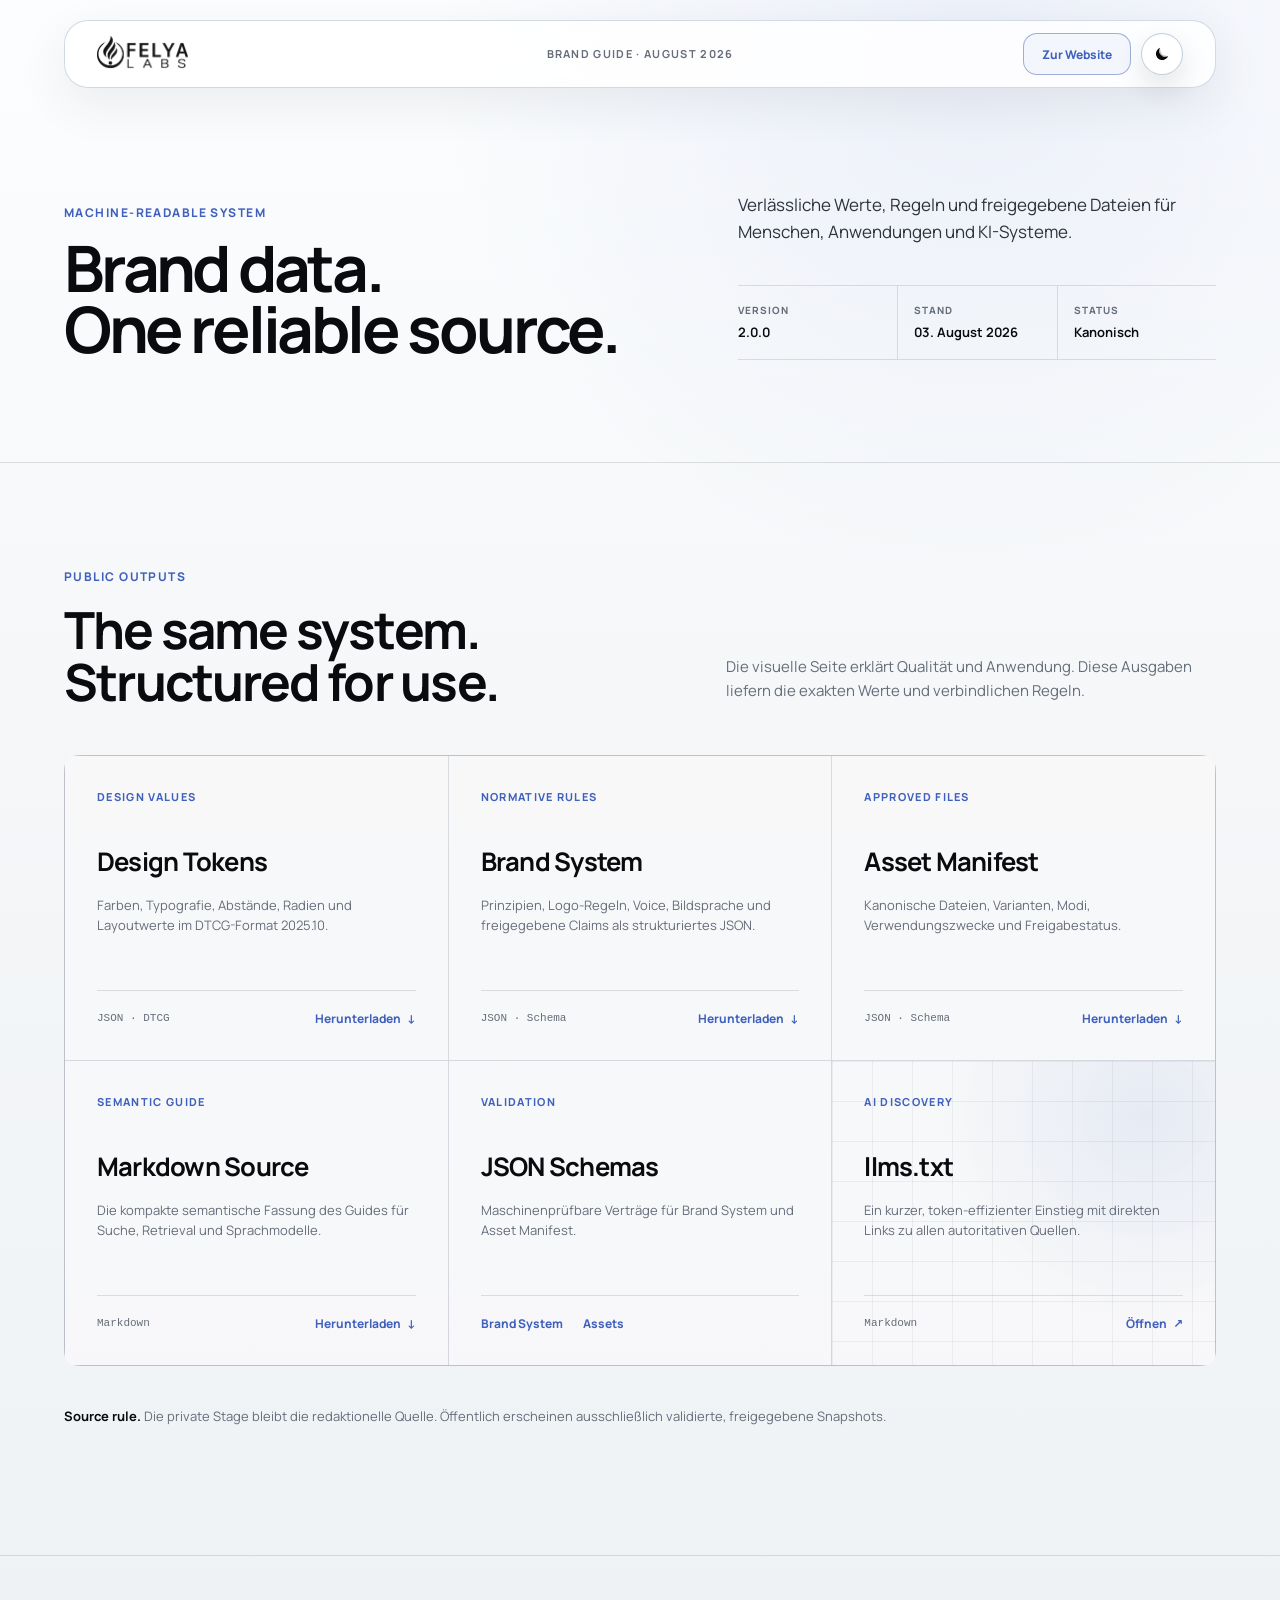
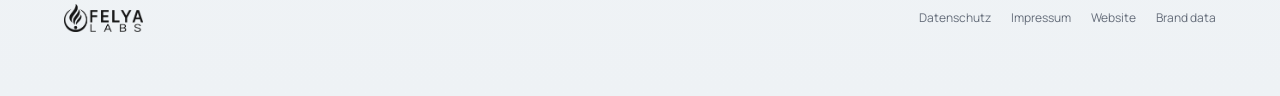
==== commit 33badd5f: "Deploy cache-safe mobile corner masks Publish the sanitized snapshot from Stage commit 4cad7f3. Vers" ====
--- a/brand-data/index.html
+++ b/brand-data/index.html
@@ -1 +1 @@
-<!DOCTYPE html><html lang="de" data-theme="light"><head><meta charset="utf-8"><meta name="viewport" content="width=device-width, initial-scale=1"><meta name="color-scheme" content="light dark"><script src="/assets/js/theme-init.js"></script><meta name="description" content="Machine-readable design values, brand rules, approved assets and schemas."><meta name="robots" content="noindex, nofollow, noarchive"><meta property="og:type" content="website"><meta property="og:site_name" content="FELYA LABS Brand Guide"><meta property="og:title" content="FELYA LABS Brand Guide"><meta property="og:description" content="Machine-readable design values, brand rules, approved assets and schemas."><meta property="og:url" content="https://brand.felyalabs.com/brand-data/"><meta property="og:image" content="https://brand.felyalabs.com/assets/social/felya-labs-brand-guide-social-preview-1200x630.jpg"><meta property="og:image:type" content="image/jpeg"><meta property="og:image:width" content="1200"><meta property="og:image:height" content="630"><meta property="og:image:alt" content="FELYA LABS Brand Guide with the claim Every expression. One identity."><meta name="twitter:card" content="summary_large_image"><meta name="twitter:title" content="FELYA LABS Brand Guide"><meta name="twitter:description" content="Machine-readable design values, brand rules, approved assets and schemas."><meta name="twitter:image" content="https://brand.felyalabs.com/assets/social/felya-labs-brand-guide-social-preview-1200x630.jpg"><meta name="twitter:image:alt" content="FELYA LABS Brand Guide with the claim Every expression. One identity."><meta name="theme-color" media="(prefers-color-scheme: light)" content="#f4f6f8"><meta name="theme-color" media="(prefers-color-scheme: dark)" content="#000000"><link rel="canonical" href="https://brand.felyalabs.com/brand-data/"><link rel="icon" href="/favicon.ico?v=brand-guide-dark" sizes="any"><link rel="icon" type="image/png" sizes="32x32" href="/assets/favicon/favicon-32x32.png?v=brand-guide-dark"><link rel="icon" type="image/png" sizes="16x16" href="/assets/favicon/favicon-16x16.png?v=brand-guide-dark"><link rel="apple-touch-icon" sizes="180x180" href="/assets/favicon/apple-touch-icon.png?v=brand-guide-dark"><link rel="manifest" href="/assets/favicon/site.webmanifest?v=brand-guide-dark"><title>FELYA LABS Brand Data</title><link rel="stylesheet" href="/_astro/BrandGuideFooter.CzAcwj4Q.css"></head><body><a class="skip-link" href="#brand-data-main">Zu den Brand-Daten springen</a><header class="topbar shell"><a class="topbar-logo" href="/" aria-label="FELYA LABS Brand Guide, zum Anfang"><img src="/assets/brand/felya-labs-wordmark-white.webp" alt="FELYA LABS"></a><p class="topbar-meta">Brand Guide · August 2026</p><div class="topbar-actions"><a class="topbar-site-link" href="https://felyalabs.com" target="_blank" rel="noopener noreferrer" aria-label="FELYA LABS Website in neuem Tab öffnen">Zur Website</a><button type="button" data-theme-toggle class="theme-toggle" aria-label="Zum dunklen Farbschema wechseln" aria-pressed="false"><span class="theme-toggle__icon theme-toggle__icon--sun" aria-hidden="true"><svg focusable="false" width="18" height="18" viewBox="0 0 24 24" fill="none" stroke="currentColor" stroke-width="1.65" stroke-linecap="round" stroke-linejoin="round"><circle cx="12" cy="12" r="3.7"></circle><g opacity="0.82"><path d="M12 2.25v1.9"></path><path d="M12 19.85v1.9"></path><path d="m5.1 5.1 1.34 1.34"></path><path d="m17.56 17.56 1.34 1.34"></path><path d="M2.25 12h1.9"></path><path d="M19.85 12h1.9"></path><path d="m6.44 17.56-1.34 1.34"></path><path d="m18.9 5.1-1.34 1.34"></path></g></svg></span><span class="theme-toggle__icon theme-toggle__icon--moon" aria-hidden="true"><svg focusable="false" width="18" height="18" viewBox="0 0 24 24" fill="none"><path d="M20.2 14.65A7.9 7.9 0 0 1 9.35 3.8a8.4 8.4 0 1 0 10.85 10.85Z" fill="currentColor"></path><path d="M17.8 15.2A8.4 8.4 0 0 1 8.8 6.2" stroke="currentColor" stroke-width="1.5" stroke-linecap="round" opacity="0.34"></path></svg></span></button><script type="module">var e=Array.from(document.querySelectorAll(`[data-theme-toggle]`)),t=(t,n=!0)=>{let r=t===`dark`?`light`:`dark`;if(document.documentElement.dataset.theme=t,document.documentElement.style.colorScheme=t,n){document.documentElement.dataset.themeSource=`user`;try{window.localStorage.setItem(`felya-labs-theme`,t)}catch{}}e.forEach(e=>{e.dataset.themeNext=r,e.setAttribute(`aria-pressed`,String(t===`light`)),e.setAttribute(`aria-label`,r===`light`?`Zum hellen Farbschema wechseln`:`Zum dunklen Farbschema wechseln`)}),document.dispatchEvent(new CustomEvent(`felya:themechange`,{detail:{theme:t,userInitiated:n}}))};t(document.documentElement.dataset.theme===`dark`?`dark`:`light`,!1),e.forEach(e=>{e.addEventListener(`click`,()=>{t(e.dataset.themeNext===`light`?`light`:`dark`)})});</script></div></header><main class="brand-data-page" id="brand-data-main"><section class="brand-data-hero"><div class="shell brand-data-hero__inner"><div><p class="eyebrow">Machine-readable system</p><h1><span class="headline-line">Brand data.</span><span class="headline-line">One reliable source.</span></h1></div><div class="brand-data-hero__copy"><p>Verlässliche Werte, Regeln und freigegebene Dateien für Menschen, Anwendungen und KI-Systeme.</p><dl><div><dt>Version</dt><dd>2.0.0</dd></div><div><dt>Stand</dt><dd>03. August 2026</dd></div><div><dt>Status</dt><dd>Kanonisch</dd></div></dl></div></div></section><section class="brand-data-resources" aria-labelledby="brand-data-resources-title"><div class="shell"><div class="brand-data-heading"><div><p class="eyebrow">Public outputs</p><h2 id="brand-data-resources-title">The same system. Structured for use.</h2></div><p>Die visuelle Seite erklärt Qualität und Anwendung. Diese Ausgaben liefern die exakten Werte und verbindlichen Regeln.</p></div><div class="brand-data-grid"><article class="brand-data-card"><p class="eyebrow">Design values</p><h3>Design Tokens</h3><p>Farben, Typografie, Abstände, Radien und Layoutwerte im DTCG-Format 2025.10.</p><footer><code>JSON · DTCG</code><a href="/brand-data/tokens.json" download>Herunterladen <span aria-hidden="true">↓</span></a></footer></article><article class="brand-data-card"><p class="eyebrow">Normative rules</p><h3>Brand System</h3><p>Prinzipien, Logo-Regeln, Voice, Bildsprache und freigegebene Claims als strukturiertes JSON.</p><footer><code>JSON · Schema</code><a href="/brand-data/brand-system.json" download>Herunterladen <span aria-hidden="true">↓</span></a></footer></article><article class="brand-data-card"><p class="eyebrow">Approved files</p><h3>Asset Manifest</h3><p>Kanonische Dateien, Varianten, Modi, Verwendungszwecke und Freigabestatus.</p><footer><code>JSON · Schema</code><a href="/brand-data/assets.json" download>Herunterladen <span aria-hidden="true">↓</span></a></footer></article><article class="brand-data-card"><p class="eyebrow">Semantic guide</p><h3>Markdown Source</h3><p>Die kompakte semantische Fassung des Guides für Suche, Retrieval und Sprachmodelle.</p><footer><code>Markdown</code><a href="/brand-data/guide.md" download>Herunterladen <span aria-hidden="true">↓</span></a></footer></article><article class="brand-data-card"><p class="eyebrow">Validation</p><h3>JSON Schemas</h3><p>Maschinenprüfbare Verträge für Brand System und Asset Manifest.</p><footer class="brand-data-card__links"><a href="/brand-data/schemas/brand-system.schema.json">Brand System</a><a href="/brand-data/schemas/assets.schema.json">Assets</a></footer></article><article class="brand-data-card brand-data-card--discovery"><p class="eyebrow">AI discovery</p><h3>llms.txt</h3><p>Ein kurzer, token-effizienter Einstieg mit direkten Links zu allen autoritativen Quellen.</p><footer><code>Markdown</code><a href="/llms.txt">Öffnen <span aria-hidden="true">↗</span></a></footer></article></div><p class="brand-data-note"><strong>Source rule.</strong> Die private Stage bleibt die redaktionelle Quelle. Öffentlich erscheinen ausschließlich validierte, freigegebene Snapshots.</p></div></section></main><footer class="footer" id="brand-footer"><div class="footer-inner shell"><a class="footer-brand" href="https://www.felyalabs.com/" aria-label="Zur FELYA LABS Website"><img src="/assets/brand/felya-labs-wordmark-white.webp" alt="FELYA LABS"></a><nav class="footer-links" aria-label="FELYA LABS und rechtliche Informationen"><a href="https://www.felyalabs.com/privacy/">Datenschutz</a><a href="https://www.felyalabs.com/impressum/">Impressum</a><a href="https://www.felyalabs.com/">Website</a><a href="/brand-data/">Brand data</a></nav></div></footer></body></html>+<!DOCTYPE html><html lang="de" data-theme="light"><head><meta charset="utf-8"><meta name="viewport" content="width=device-width, initial-scale=1"><meta name="color-scheme" content="light dark"><script src="/assets/js/theme-init.js"></script><meta name="description" content="Machine-readable design values, brand rules, approved assets and schemas."><meta name="robots" content="noindex, nofollow, noarchive"><meta property="og:type" content="website"><meta property="og:site_name" content="FELYA LABS Brand Guide"><meta property="og:title" content="FELYA LABS Brand Guide"><meta property="og:description" content="Machine-readable design values, brand rules, approved assets and schemas."><meta property="og:url" content="https://brand.felyalabs.com/brand-data/"><meta property="og:image" content="https://brand.felyalabs.com/assets/social/felya-labs-brand-guide-social-preview-1200x630.jpg"><meta property="og:image:type" content="image/jpeg"><meta property="og:image:width" content="1200"><meta property="og:image:height" content="630"><meta property="og:image:alt" content="FELYA LABS Brand Guide with the claim Every expression. One identity."><meta name="twitter:card" content="summary_large_image"><meta name="twitter:title" content="FELYA LABS Brand Guide"><meta name="twitter:description" content="Machine-readable design values, brand rules, approved assets and schemas."><meta name="twitter:image" content="https://brand.felyalabs.com/assets/social/felya-labs-brand-guide-social-preview-1200x630.jpg"><meta name="twitter:image:alt" content="FELYA LABS Brand Guide with the claim Every expression. One identity."><meta name="theme-color" media="(prefers-color-scheme: light)" content="#f4f6f8"><meta name="theme-color" media="(prefers-color-scheme: dark)" content="#000000"><link rel="canonical" href="https://brand.felyalabs.com/brand-data/"><link rel="icon" href="/favicon.ico?v=brand-guide-dark" sizes="any"><link rel="icon" type="image/png" sizes="32x32" href="/assets/favicon/favicon-32x32.png?v=brand-guide-dark"><link rel="icon" type="image/png" sizes="16x16" href="/assets/favicon/favicon-16x16.png?v=brand-guide-dark"><link rel="apple-touch-icon" sizes="180x180" href="/assets/favicon/apple-touch-icon.png?v=brand-guide-dark"><link rel="manifest" href="/assets/favicon/site.webmanifest?v=brand-guide-dark"><title>FELYA LABS Brand Data</title><link rel="stylesheet" href="/_astro/BrandGuideFooter.BxPdeqWu.css"></head><body><a class="skip-link" href="#brand-data-main">Zu den Brand-Daten springen</a><header class="topbar shell"><a class="topbar-logo" href="/" aria-label="FELYA LABS Brand Guide, zum Anfang"><img src="/assets/brand/felya-labs-wordmark-white.webp" alt="FELYA LABS"></a><p class="topbar-meta">Brand Guide · August 2026</p><div class="topbar-actions"><a class="topbar-site-link" href="https://felyalabs.com" target="_blank" rel="noopener noreferrer" aria-label="FELYA LABS Website in neuem Tab öffnen">Zur Website</a><button type="button" data-theme-toggle class="theme-toggle" aria-label="Zum dunklen Farbschema wechseln" aria-pressed="false"><span class="theme-toggle__icon theme-toggle__icon--sun" aria-hidden="true"><svg focusable="false" width="18" height="18" viewBox="0 0 24 24" fill="none" stroke="currentColor" stroke-width="1.65" stroke-linecap="round" stroke-linejoin="round"><circle cx="12" cy="12" r="3.7"></circle><g opacity="0.82"><path d="M12 2.25v1.9"></path><path d="M12 19.85v1.9"></path><path d="m5.1 5.1 1.34 1.34"></path><path d="m17.56 17.56 1.34 1.34"></path><path d="M2.25 12h1.9"></path><path d="M19.85 12h1.9"></path><path d="m6.44 17.56-1.34 1.34"></path><path d="m18.9 5.1-1.34 1.34"></path></g></svg></span><span class="theme-toggle__icon theme-toggle__icon--moon" aria-hidden="true"><svg focusable="false" width="18" height="18" viewBox="0 0 24 24" fill="none"><path d="M20.2 14.65A7.9 7.9 0 0 1 9.35 3.8a8.4 8.4 0 1 0 10.85 10.85Z" fill="currentColor"></path><path d="M17.8 15.2A8.4 8.4 0 0 1 8.8 6.2" stroke="currentColor" stroke-width="1.5" stroke-linecap="round" opacity="0.34"></path></svg></span></button><script type="module">var e=Array.from(document.querySelectorAll(`[data-theme-toggle]`)),t=(t,n=!0)=>{let r=t===`dark`?`light`:`dark`;if(document.documentElement.dataset.theme=t,document.documentElement.style.colorScheme=t,n){document.documentElement.dataset.themeSource=`user`;try{window.localStorage.setItem(`felya-labs-theme`,t)}catch{}}e.forEach(e=>{e.dataset.themeNext=r,e.setAttribute(`aria-pressed`,String(t===`light`)),e.setAttribute(`aria-label`,r===`light`?`Zum hellen Farbschema wechseln`:`Zum dunklen Farbschema wechseln`)}),document.dispatchEvent(new CustomEvent(`felya:themechange`,{detail:{theme:t,userInitiated:n}}))};t(document.documentElement.dataset.theme===`dark`?`dark`:`light`,!1),e.forEach(e=>{e.addEventListener(`click`,()=>{t(e.dataset.themeNext===`light`?`light`:`dark`)})});</script></div></header><main class="brand-data-page" id="brand-data-main"><section class="brand-data-hero"><div class="shell brand-data-hero__inner"><div><p class="eyebrow">Machine-readable system</p><h1><span class="headline-line">Brand data.</span><span class="headline-line">One reliable source.</span></h1></div><div class="brand-data-hero__copy"><p>Verlässliche Werte, Regeln und freigegebene Dateien für Menschen, Anwendungen und KI-Systeme.</p><dl><div><dt>Version</dt><dd>2.0.0</dd></div><div><dt>Stand</dt><dd>03. August 2026</dd></div><div><dt>Status</dt><dd>Kanonisch</dd></div></dl></div></div></section><section class="brand-data-resources" aria-labelledby="brand-data-resources-title"><div class="shell"><div class="brand-data-heading"><div><p class="eyebrow">Public outputs</p><h2 id="brand-data-resources-title">The same system. Structured for use.</h2></div><p>Die visuelle Seite erklärt Qualität und Anwendung. Diese Ausgaben liefern die exakten Werte und verbindlichen Regeln.</p></div><div class="brand-data-grid"><article class="brand-data-card"><p class="eyebrow">Design values</p><h3>Design Tokens</h3><p>Farben, Typografie, Abstände, Radien und Layoutwerte im DTCG-Format 2025.10.</p><footer><code>JSON · DTCG</code><a href="/brand-data/tokens.json" download>Herunterladen <span aria-hidden="true">↓</span></a></footer></article><article class="brand-data-card"><p class="eyebrow">Normative rules</p><h3>Brand System</h3><p>Prinzipien, Logo-Regeln, Voice, Bildsprache und freigegebene Claims als strukturiertes JSON.</p><footer><code>JSON · Schema</code><a href="/brand-data/brand-system.json" download>Herunterladen <span aria-hidden="true">↓</span></a></footer></article><article class="brand-data-card"><p class="eyebrow">Approved files</p><h3>Asset Manifest</h3><p>Kanonische Dateien, Varianten, Modi, Verwendungszwecke und Freigabestatus.</p><footer><code>JSON · Schema</code><a href="/brand-data/assets.json" download>Herunterladen <span aria-hidden="true">↓</span></a></footer></article><article class="brand-data-card"><p class="eyebrow">Semantic guide</p><h3>Markdown Source</h3><p>Die kompakte semantische Fassung des Guides für Suche, Retrieval und Sprachmodelle.</p><footer><code>Markdown</code><a href="/brand-data/guide.md" download>Herunterladen <span aria-hidden="true">↓</span></a></footer></article><article class="brand-data-card"><p class="eyebrow">Validation</p><h3>JSON Schemas</h3><p>Maschinenprüfbare Verträge für Brand System und Asset Manifest.</p><footer class="brand-data-card__links"><a href="/brand-data/schemas/brand-system.schema.json">Brand System</a><a href="/brand-data/schemas/assets.schema.json">Assets</a></footer></article><article class="brand-data-card brand-data-card--discovery"><p class="eyebrow">AI discovery</p><h3>llms.txt</h3><p>Ein kurzer, token-effizienter Einstieg mit direkten Links zu allen autoritativen Quellen.</p><footer><code>Markdown</code><a href="/llms.txt">Öffnen <span aria-hidden="true">↗</span></a></footer></article></div><p class="brand-data-note"><strong>Source rule.</strong> Die private Stage bleibt die redaktionelle Quelle. Öffentlich erscheinen ausschließlich validierte, freigegebene Snapshots.</p></div></section></main><footer class="footer" id="brand-footer"><div class="footer-inner shell"><a class="footer-brand" href="https://www.felyalabs.com/" aria-label="Zur FELYA LABS Website"><img src="/assets/brand/felya-labs-wordmark-white.webp" alt="FELYA LABS"></a><nav class="footer-links" aria-label="FELYA LABS und rechtliche Informationen"><a href="https://www.felyalabs.com/privacy/">Datenschutz</a><a href="https://www.felyalabs.com/impressum/">Impressum</a><a href="https://www.felyalabs.com/">Website</a><a href="/brand-data/">Brand data</a></nav></div></footer></body></html>
--- a/_astro/BrandGuideFooter.BxPdeqWu.css
+++ b/_astro/BrandGuideFooter.BxPdeqWu.css
@@ -0,0 +1 @@
+@font-face{font-family:Manrope;src:url(/assets/fonts/manrope-variable.ttf)format("truetype");font-weight:400 800;font-display:swap}:root{color-scheme:light;--blue:#4f70cf;--blue-strong:#3f60bd;--gold:#a97825;--ink:#090b0f;--soft:#2d333d;--muted:#656d7a;--hero-secondary:#686e78;--page:#f4f6f8;--page-start:#fcfdfe;--page-end:#eef2f5;--line:#0f172a1f;--surface:#ffffffc7;--surface-solid:#ffffffd1;--surface-elevated:#ffffffdb;--surface-border:#cbd4e0e0;--surface-shadow:#202d4014;--ambient-glow:#4f70cf17;--hero-glow:#4f70cf29;--hero-panel-start:#fff;--hero-panel-end:#e9eef5;--hero-panel-ink:#090b0f;--hero-panel-soft:#3f4651;--hero-panel-secondary:#686e78;--hero-panel-border:#cbd4e0eb;--hero-panel-divider:#3d4b671f;--hero-grid-minor:#3d4b670e;--hero-grid-major:#3d4b671b;--hero-panel-shadow:#202d401f;--subtle-fill:#0f172a06;--accent-fill:#4f70cf0e;--preview-fill:#4f70cf09;--preview-line:#0f172a0f;--chip-border:#0f172a33;--inverse-bg:#090b0f;--inverse-text:#fff;--content-max:104rem;--chapter-space:clamp(8rem, 9vw, 10rem);--chapter-intro-space:clamp(3.75rem, 4.25vw, 4.75rem);--content-group-space:clamp(3.5rem, 4.25vw, 4.75rem)}html[data-theme=dark]{color-scheme:dark;--blue:#6785df;--blue-strong:#7895ec;--gold:#deb45f;--ink:#fff;--soft:#d1d5db;--muted:#8c939f;--hero-secondary:#a2a6ae;--page:#080a0e;--page-start:#0c0f14;--page-end:#050609;--line:#ffffff1f;--surface:#14171c;--surface-solid:#181b21;--surface-elevated:#14171ce6;--surface-border:#ffffff29;--surface-shadow:#00000057;--ambient-glow:transparent;--hero-glow:#6785df29;--hero-panel-start:#10141b;--hero-panel-end:#050609;--hero-panel-ink:#fff;--hero-panel-soft:#d1d5db;--hero-panel-secondary:#a2a6ae;--hero-panel-border:#ffffff1f;--hero-panel-divider:#ffffff17;--hero-grid-minor:#7895ec17;--hero-grid-major:#7895ec26;--hero-panel-shadow:#00000061;--subtle-fill:#ffffff09;--accent-fill:#7895ec14;--preview-fill:#7895ec0e;--preview-line:#ffffff14;--chip-border:#ffffff38;--inverse-bg:#fff;--inverse-text:#090b0f}*{box-sizing:border-box}html{scroll-padding-top:7rem}body{color:var(--ink);background:radial-gradient(circle at 76% 2%, var(--ambient-glow), transparent 34rem), linear-gradient(180deg, var(--page-start), var(--page) 48%, var(--page-end));margin:0;font-family:Manrope,system-ui,sans-serif;line-height:1.6;transition:color .22s,background-color .22s}html[data-theme=dark] body{background:radial-gradient(circle at 50% 0, #ffffff06, transparent 30rem), linear-gradient(180deg, var(--page-start), var(--page) 48%, var(--page-end))}img{max-width:100%;display:block}a{color:inherit}h1,h2,h3,p{margin-top:0}.skip-link{z-index:100;corner-shape:squircle;color:#fff;background:var(--blue-strong);border-radius:.5rem;padding:.625rem .875rem;text-decoration:none;position:fixed;top:.75rem;left:.75rem;transform:translateY(-160%)}.skip-link:focus{transform:translateY(0)}.shell{width:min(var(--content-max), calc(100% - 8rem));margin-inline:auto}.topbar{z-index:10;width:min(var(--content-max), calc(100% - 8rem));border:1px solid var(--surface-border);corner-shape:squircle;background:var(--surface-elevated);min-height:4.25rem;box-shadow:0 1rem 3rem var(--surface-shadow);backdrop-filter:blur(1.25rem)saturate(120%);border-radius:1.5rem;justify-content:space-between;align-items:center;margin-top:1.25rem;padding:.75rem 2rem;transition:border-color .22s,background-color .22s,box-shadow .22s;display:flex;position:sticky;top:1.25rem}.topbar-logo{flex:none;display:block}.topbar-logo:focus-visible{outline:2px solid var(--blue);outline-offset:.375rem;border-radius:.25rem}.topbar-logo img{width:auto;height:2rem;transition:filter .22s,opacity .22s;transform:translateY(-.12rem)}html[data-theme=light] .topbar-logo img{filter:invert();opacity:.92}.topbar-meta{color:var(--muted);letter-spacing:.12em;text-transform:uppercase;margin:0;font-size:.6875rem;font-weight:700;position:absolute;left:50%;transform:translate(-50%)}.topbar-actions{align-items:center;gap:.625rem;display:flex}.topbar-site-link{border:1px solid color-mix(in srgb, var(--blue-strong) 34%, var(--surface-border));corner-shape:squircle;min-height:2.65rem;color:var(--blue-strong);background:var(--accent-fill);border-radius:.875rem;justify-content:center;align-items:center;padding:0 1.125rem;font-size:.75rem;font-weight:750;text-decoration:none;transition:transform .18s,border-color .18s,color .18s,background-color .18s,box-shadow .18s;display:inline-flex}.topbar-site-link:hover{border-color:var(--blue-strong);color:var(--ink);background:color-mix(in srgb, var(--accent-fill) 76%, var(--surface-solid));box-shadow:0 .625rem 1.4rem color-mix(in srgb, var(--blue-strong) 12%, transparent);transform:translateY(-1px)}.topbar-site-link:focus-visible{border-color:var(--blue-strong);outline:2px solid var(--blue-strong);outline-offset:.25rem;color:var(--ink)}.theme-toggle{border:1px solid var(--surface-border);color:#fff;cursor:pointer;background:#ffffff0f;border-radius:50%;flex:0 0 2.65rem;justify-content:center;align-items:center;width:2.65rem;min-width:2.65rem;height:2.65rem;padding:0;transition:transform .18s,background-color .18s,border-color .18s,color .18s,box-shadow .18s;display:inline-flex;box-shadow:inset 0 1px #ffffff14,0 .65rem 1.5rem #00000038}.theme-toggle:hover,.theme-toggle:focus-visible{color:#fff;background:#ffffff17;border-color:#fff3;outline:none;transform:translateY(-1px)}.theme-toggle__icon{border-radius:999px;justify-content:center;align-items:center;width:1.25rem;height:1.25rem;transition:opacity .18s,transform .18s,color .16s,filter .18s;display:inline-flex}.theme-toggle__icon--moon,html[data-theme=light] .theme-toggle__icon--sun{display:none}html[data-theme=light] .theme-toggle__icon--moon{display:inline-flex}html[data-theme=light] .theme-toggle{color:#05070a;background:#ffffffe0;border-color:#bec9d6f0;box-shadow:inset 0 1px #ffffffeb,0 .75rem 1.7rem #222d3a1f}html[data-theme=light] .theme-toggle:hover,html[data-theme=light] .theme-toggle:focus-visible{color:#05070a;background:#fff;border-color:#8e9aaad1;box-shadow:0 .9rem 1.9rem #222d3a29}@media (hover:hover) and (pointer:fine){.theme-toggle:hover .theme-toggle__icon--sun{color:#d9bd78;filter:drop-shadow(0 0 .3rem #d9bd7833)}html[data-theme=light] .theme-toggle:hover .theme-toggle__icon--moon{color:var(--blue);filter:drop-shadow(0 0 .4rem #4f70cf52)}}.theme-toggle:focus-visible .theme-toggle__icon--sun{color:#d9bd78;filter:drop-shadow(0 0 .3rem #d9bd7833)}html[data-theme=light] .theme-toggle:focus-visible .theme-toggle__icon--moon{color:var(--blue);filter:drop-shadow(0 0 .4rem #4f70cf52)}.hero{padding:clamp(4.5rem,6vw,6.5rem) 0 clamp(6.5rem,8vw,8.5rem)}.hero-inner{border:1px solid var(--hero-panel-border);corner-shape:squircle;min-height:clamp(36rem,43vw,41rem);color:var(--hero-panel-ink);background:linear-gradient(135deg, var(--hero-panel-start), var(--hero-panel-end));box-shadow:0 2rem 5rem var(--hero-panel-shadow);isolation:isolate;border-radius:2rem;grid-template-columns:minmax(0,1.06fr) minmax(24rem,.94fr);display:grid;position:relative;overflow:hidden}.hero-copy{z-index:2;flex-direction:column;justify-content:center;padding:clamp(3.25rem,5vw,5.5rem);display:flex;position:relative}.hero-copy .eyebrow{color:var(--blue-strong)}.eyebrow{color:var(--blue-strong);letter-spacing:.12em;text-transform:uppercase;margin:0 0 1rem;font-size:.75rem;font-weight:750}h1{letter-spacing:-.05em;margin-bottom:1.75rem;font-size:clamp(3rem,5vw,4.75rem);font-weight:700;line-height:.95}.hero h1{font-size:clamp(3rem,4.25vw,4.35rem)}.headline-line{display:block}.hero-brand-claim__secondary{color:var(--hero-panel-secondary);margin-top:.08em}.hero p:not(.eyebrow){max-width:38rem;color:var(--hero-panel-soft);margin-bottom:0;font-size:1.125rem}.hero-product{z-index:1;border-left:1px solid var(--hero-panel-divider);background-image:linear-gradient(var(--hero-grid-major) 1px, transparent 1px), linear-gradient(90deg, var(--hero-grid-major) 1px, transparent 1px), linear-gradient(var(--hero-grid-minor) 1px, transparent 1px), linear-gradient(90deg, var(--hero-grid-minor) 1px, transparent 1px);isolation:isolate;background-position:-1px -1px;background-size:10rem 10rem,10rem 10rem,2.5rem 2.5rem,2.5rem 2.5rem;justify-content:center;align-items:center;min-width:0;padding:1.5rem;display:flex;position:relative;overflow:hidden}.hero-product:before,.hero-product:after{content:"";z-index:0;pointer-events:none;transform-origin:54% 54%;position:absolute}.hero-product:before{opacity:1;filter:blur(.7rem);will-change:opacity, transform;background:radial-gradient(72% 78% at 54% 53%,#4f70cf47 0%,#4f70cf1f 46%,#0000 80%);transition:opacity .48s cubic-bezier(.4,0,.2,1),transform .68s cubic-bezier(.16,1,.3,1);inset:5% -12% -6%;transform:scale(1.06)}.hero-product:after{opacity:0;filter:blur(1rem);background:radial-gradient(66% 72% at 54% 56%,#6785df47 0%,#6785df1f 44%,#0000 76%);inset:9% -5% -2%;transform:scale(.58)}html[data-theme=light] .hero-product:before{opacity:.76;filter:blur(1.15rem);background:radial-gradient(76% 82% at 54% 54%,#4f70cf1c 0%,#4f70cf0e 48%,#4f70cf05 66%,#0000 82%);inset:4% -8% -4%;transform:scale(.9)}html[data-theme=light] .hero-product:after{background:radial-gradient(68% 74% at 54% 56%,#4f70cf24 0%,#4f70cf0e 48%,#0000 78%)}.hero-product--theme-transition:after{animation:.82s cubic-bezier(.4,0,.2,1) both hero-theme-fog-pulse}.hero-product img{z-index:1;object-fit:contain;object-position:center;filter:drop-shadow(0 1.5rem 2.5rem #0003);width:min(108%,33rem);height:auto;max-height:calc(100% - 3rem);position:relative;transform:translate(-1%)}@keyframes hero-theme-fog-pulse{0%{opacity:0;transform:scale(.58)}24%{opacity:.72;transform:scale(.78)}64%{opacity:.34;transform:scale(1.06)}to{opacity:0;transform:scale(1.24)}}section{padding:var(--chapter-space) 0;border-top:1px solid var(--line);scroll-margin-top:7rem}.intro{margin-bottom:var(--chapter-intro-space);grid-template-columns:1.1fr .9fr;align-items:end;gap:4rem;display:grid}.type-intro-copy span{display:block}h2{letter-spacing:-.035em;max-width:51.25rem;margin-bottom:0;font-size:clamp(2.25rem,4.2vw,4rem);font-weight:700;line-height:1.02}.intro>p{max-width:36.25rem;color:var(--muted);margin-bottom:.25rem;font-size:1.0625rem}.section-note{max-width:57.5rem;color:var(--muted);margin:2rem 0 0;font-size:.875rem;line-height:1.65}.chapter-rule{border-top:1px solid var(--line);max-width:62rem;color:var(--muted);margin:2.5rem 0 0;padding-top:1.25rem;font-size:.8125rem;line-height:1.65}.chapter-rule strong{color:var(--ink);font-weight:700}.chapter-rule code{font-family:ui-monospace,SFMono-Regular,monospace;font-size:.9em}.rule-list{color:var(--muted);margin:0;padding-left:1.125rem}.rule-list li+li{margin-top:.625rem}.guide-index{padding-block:clamp(6rem,7vw,7.5rem)}.guide-index__inner{grid-template-columns:.7fr 1.3fr;align-items:start;gap:clamp(3rem,6vw,6rem);display:grid}.guide-index h2{font-size:clamp(1.75rem,3vw,2.625rem)}.guide-index__summary{max-width:23rem;color:var(--muted);margin:1.5rem 0 0;font-size:.875rem;line-height:1.65}.guide-index__contents{min-width:0}.guide-index nav{border-top:1px solid var(--line);grid-template-columns:repeat(2,minmax(0,1fr));display:grid}.guide-index a{border-bottom:1px solid var(--line);min-height:5.75rem;color:var(--ink);justify-content:space-between;align-items:center;gap:1.5rem;padding:1.25rem;text-decoration:none;transition:color .18s,background-color .18s,padding .18s;display:flex}.guide-index a:nth-child(odd){border-right:1px solid var(--line)}.guide-index a:last-child{border-right:0;grid-column:1/-1}.guide-index a span,.guide-index a strong,.guide-index a small{display:block}.guide-index a strong{margin-bottom:.25rem;font-size:.9375rem;font-weight:700}.guide-index a small{color:var(--muted);font-size:.75rem;line-height:1.45}.guide-index a i{color:var(--blue-strong);font-size:1.125rem;font-style:normal;transition:transform .18s}.guide-index a:hover{background:var(--accent-fill);padding-left:1.5rem}.guide-index a:hover i{transform:translate(.25rem)}.guide-index a:focus-visible{z-index:1;outline:2px solid var(--blue-strong);outline-offset:-2px;background:var(--accent-fill);position:relative}.principle-grid,.voice-rules,.editorial-rules,.governance-grid{gap:1rem;display:grid}.principle-list{border:1px solid var(--line);corner-shape:squircle;background:var(--line);border-radius:1.5rem;grid-template-columns:repeat(4,minmax(0,1fr));gap:1px;overflow:hidden}.principle{background:var(--surface);flex-direction:column;min-height:15rem;padding:1.75rem;display:flex}.principle b{color:var(--blue-strong);letter-spacing:.12em;text-transform:uppercase;margin-bottom:auto;font-size:.6875rem;font-weight:750}.principle h3{min-height:2.4em;margin:2.5rem 0 .625rem;font-size:1.25rem;line-height:1.2}.principle p{max-width:22rem;min-height:3.2em;color:var(--muted);margin-bottom:0;font-size:.8125rem;line-height:1.6}.logo-overview{grid-template-columns:2fr 1fr;gap:1.25rem;display:grid}.logo-stage{corner-shape:squircle;background:#070707;border:1px solid #0000;border-radius:1.5rem;place-items:center;min-height:21rem;display:grid}html[data-theme=dark] .logo-stage{background:linear-gradient(145deg,#090a0d,#020203);border-color:#ffffff29;box-shadow:inset 0 1px #ffffff0e,0 1.5rem 4rem #0003}.logo-rules{border:1px solid var(--line);corner-shape:squircle;background:var(--surface);border-radius:1.5rem;padding:1.75rem}.logo-rules h3{margin-bottom:1rem;font-size:1.375rem}.clearspace{aspect-ratio:2.84;border:1px dashed #ffffff59;place-items:center;width:min(28.125rem,80%);display:grid;position:relative}.clearspace:after{content:"0.5 H Schutzraum";color:#ffffff9e;letter-spacing:.08em;font-size:.6875rem;position:absolute;bottom:-2rem}.clearspace img{width:72%}.symbol-story{border:1px solid var(--line);corner-shape:squircle;background:var(--line);border-radius:1.5rem;grid-template-columns:repeat(4,1fr);gap:1px;margin-top:2rem;display:grid;overflow:hidden}.symbol-story article{background:var(--surface-solid);text-align:center;grid-template-rows:auto 1fr auto auto;min-height:21.5rem;padding:1.75rem;display:grid}.symbol-story b,.symbol-story strong{display:block}.symbol-story b{color:var(--blue-strong);letter-spacing:.12em;text-transform:uppercase;font-size:.6875rem}.symbol-story strong{margin-bottom:.75rem;font-size:1.125rem;line-height:1.2}.symbol-story p{max-width:18.75rem;min-height:3.9rem;color:var(--muted);margin:0 auto;font-size:.8125rem;line-height:1.58}.logo-anatomy{aspect-ratio:865/1032;align-self:center;width:7.25rem;margin:2rem auto;position:relative}.logo-anatomy__layer{object-fit:contain;width:100%;height:100%;position:absolute;inset:0}.logo-anatomy__full{opacity:.18}html[data-theme=dark] .logo-anatomy__full{opacity:.42}.logo-anatomy__horizon{z-index:2;background:var(--gold);height:1px;position:absolute;top:19.1%;left:-10%;right:-10%;box-shadow:0 0 0 3px #c28f301a}.logo-anatomy__beyond{z-index:3;clip-path:inset(0 0 80.9%)}.theme-pair{grid-template-columns:repeat(2,minmax(0,1fr));gap:1.25rem;display:grid}.theme{corner-shape:squircle;border-radius:2rem;min-height:25rem;padding:2.375rem;overflow:hidden}.theme--light{color:#090b0f;background:linear-gradient(160deg,#fff,#eef2f5);border:1px solid #dde3ea}.theme--dark{color:#fff;background:#000;border:1px solid #222}html[data-theme=dark] .theme--dark{border-color:#30343d}.theme-logo{width:7.25rem;margin-bottom:3.75rem}.theme--light .theme-logo{filter:invert()}.theme h3{letter-spacing:-.04em;max-width:28rem;margin-bottom:1.125rem;font-size:clamp(2.375rem,4vw,3.625rem);line-height:.98}.theme h3 .headline-line{white-space:nowrap}.theme--light h3 span:last-child{color:#686e78}.theme--dark h3 span:last-child{color:#a2a6ae}.theme p{max-width:26.25rem;color:inherit;opacity:.72}.theme .eyebrow{opacity:1}.theme--light .eyebrow{color:#3f60bd}.theme--dark .eyebrow{color:#7895ec}.module-heading{grid-template-columns:1.1fr .9fr;align-items:end;gap:4rem;margin:clamp(5.5rem,6vw,6.5rem) 0 1.5rem;display:grid}.module-heading .eyebrow{margin-bottom:.625rem}.module-heading h3{letter-spacing:-.03em;margin:0;font-size:clamp(1.625rem,2.4vw,2.25rem);line-height:1.08}.module-heading>p{max-width:34rem;color:var(--muted);margin:0 0 .2rem;font-size:.8125rem}.system-note{border-top:1px solid var(--line);border-bottom:1px solid var(--line);background:0 0}.system-note--guide{margin-bottom:1.25rem}.system-note--fallback{margin-top:2rem}.system-note summary{cursor:pointer;justify-content:space-between;align-items:center;gap:2rem;min-height:4.25rem;padding:.875rem .25rem;list-style:none;display:flex}.system-note summary::-webkit-details-marker{display:none}.system-note summary span,.system-note summary b,.system-note summary strong{display:block}.system-note summary b{color:var(--muted);letter-spacing:.12em;text-transform:uppercase;margin-bottom:.2rem;font-size:.625rem;font-weight:750}.system-note--fallback summary b{color:var(--gold)}.system-note summary strong{color:var(--soft);font-size:.8125rem;font-weight:650}.system-note summary i{border:1px solid var(--line);corner-shape:squircle;width:1.75rem;height:1.75rem;color:var(--muted);border-radius:.625rem;flex:0 0 1.75rem;place-items:center;font-size:1rem;font-style:normal;transition:color .18s,transform .18s;display:grid}.system-note summary:hover i{color:var(--blue-strong)}.system-note[open] summary i{color:var(--blue-strong);transform:rotate(45deg)}.system-note summary:focus-visible{outline:2px solid var(--blue-strong);outline-offset:.25rem;border-radius:.5rem}.system-note__content{border-top:1px solid var(--line);background:var(--line);gap:1px;margin:0;display:grid}.system-note__content--four{grid-template-columns:repeat(4,minmax(0,1fr))}.system-note__content--three{grid-template-columns:repeat(3,minmax(0,1fr))}.system-note__content div{background:var(--surface);min-width:0;padding:1rem 1.25rem}.system-note__content dt{color:var(--ink);margin-bottom:.3rem;font-size:.75rem;font-weight:700}.system-note__content dd{color:var(--muted);margin:0;font-size:.6875rem;line-height:1.55}.system-note__content code{color:var(--blue-strong);font-family:ui-monospace,SFMono-Regular,monospace;font-size:.92em}.token-matrix{border:1px solid var(--line);corner-shape:squircle;background:var(--surface);border-radius:1.5rem;overflow:hidden}.token-matrix table{border-collapse:collapse;table-layout:fixed;width:100%}.token-matrix thead{border-bottom:1px solid var(--line)}.token-matrix thead th{color:var(--ink);background:var(--surface-solid);letter-spacing:.1em;text-align:left;text-transform:uppercase;padding:1.125rem 1.375rem;font-size:.75rem;font-weight:780}.token-matrix thead th+th{border-left:1px solid var(--line)}.token-matrix thead th:first-child{width:54%}.token-matrix th,.token-matrix td{vertical-align:middle}.token-group th{border-top:1px solid var(--line);border-bottom:1px solid var(--line);color:var(--muted);background:var(--subtle-fill);box-shadow:inset 3px 0 0 var(--blue-strong);letter-spacing:.12em;text-align:left;text-transform:uppercase;padding:.6875rem 1.375rem;font-size:.65625rem;font-weight:750}.token-row>th,.token-row>td{border-top:1px solid var(--line);text-align:left;padding:.75rem 1.375rem}.token-row>td{border-left:1px solid var(--line)}.token-row>th,.token-row>td{transition:background-color .16s}.token-row:hover>th,.token-row:hover>td{background:var(--subtle-fill)}.token-row>th strong,.token-row>th span,.token-row>th small{display:block}.token-row>th strong{margin-bottom:.125rem;font-size:.9375rem}.token-row>th span{max-width:40rem;color:var(--muted);font-size:.75rem;font-weight:400;line-height:1.5}.token-row>th small{border-left:2px solid var(--gold);max-width:42rem;color:var(--muted);margin-top:.5rem;padding-left:.625rem;font-size:.6875rem;font-weight:500;line-height:1.45}.token-row>th small b{color:var(--ink);font-weight:750}.token-value{align-items:center;gap:.625rem;display:inline-flex}.token-value i{border:1px solid var(--chip-border);background:var(--chip);border-radius:50%;flex:none;width:1.25rem;height:1.25rem;display:inline-block;position:relative;overflow:hidden}.token-value code{color:var(--soft);white-space:nowrap;font-family:ui-monospace,SFMono-Regular,monospace;font-size:.75rem}.token-copy{corner-shape:squircle;color:inherit;font:inherit;text-align:left;cursor:copy;background:0 0;border:0;border-radius:.55rem;margin:-.4rem;padding:.4rem;transition:background-color .16s,box-shadow .16s}.token-copy:hover{background:color-mix(in srgb, var(--blue-strong) 9%, transparent)}.token-copy:focus-visible{outline:2px solid var(--blue-strong);outline-offset:2px}.token-copy__text{align-items:center;display:grid;position:relative}.token-copy__text>*{grid-area:1/1;transition:opacity .14s,transform .14s,color .14s}.token-copy__feedback{color:var(--blue-strong);opacity:0;font-size:.75rem;font-weight:750;transform:translateY(.2rem)}.token-copy[data-copy-state=copied] code{opacity:0;transform:translateY(-.2rem)}.token-copy[data-copy-state=copied] .token-copy__feedback{opacity:1;transform:translateY(0)}.token-copy[data-copy-state=error]{box-shadow:inset 0 0 0 1px #a23b3b}.token-copy[data-copy-state=error] code{color:#a23b3b}.color-copy-toast{z-index:100;border:1px solid color-mix(in srgb, var(--blue-strong) 24%, var(--line));corner-shape:squircle;background:color-mix(in srgb, var(--surface) 92%, transparent);opacity:0;pointer-events:none;visibility:hidden;backdrop-filter:blur(1rem);border-radius:1rem;grid-template-columns:auto minmax(0,1fr);align-items:center;gap:.75rem;min-width:13.5rem;padding:.75rem .875rem;transition:opacity .18s,transform .22s,visibility 0s linear .22s;display:grid;position:fixed;bottom:clamp(1rem,2.5vw,2.5rem);right:clamp(1rem,2.5vw,2.5rem);transform:translateY(.75rem)scale(.98);box-shadow:0 .75rem 2.5rem #0f172a21}.color-copy-toast[data-visible=true]{opacity:1;visibility:visible;transition-delay:0s;transform:translate(0,0)scale(1)}.color-copy-toast__icon{color:#fff;background:var(--blue-strong);width:2rem;height:2rem;box-shadow:0 0 0 .25rem color-mix(in srgb, var(--blue-strong) 11%, transparent);border-radius:50%;place-items:center;font-size:.875rem;font-weight:800;display:grid}.color-copy-toast__message{gap:.125rem;min-width:0;display:grid}.color-copy-toast__message strong{color:var(--ink);font-size:.75rem;line-height:1.25}.color-copy-toast__message code{color:var(--muted);text-overflow:ellipsis;white-space:nowrap;font-family:ui-monospace,SFMono-Regular,monospace;font-size:.6875rem;line-height:1.3;overflow:hidden}.color-copy-toast[data-state=error]{border-color:#a23b3b4d}.color-copy-toast[data-state=error] .color-copy-toast__icon{background:#a23b3b;box-shadow:0 0 0 .25rem #a23b3b1a}.token-swatch--alpha{background-color:#d9dde4!important;background-image:linear-gradient(45deg,#fff 25%,#0000 25%),linear-gradient(-45deg,#fff 25%,#0000 25%),linear-gradient(45deg,#0000 75%,#fff 75%),linear-gradient(-45deg,#0000 75%,#fff 75%)!important;background-position:0 0,0 .25rem,.25rem -.25rem,-.25rem 0!important;background-size:.5rem .5rem!important}.token-swatch--alpha:after{content:"";background:var(--chip);position:absolute;inset:0}.typeface-card{border:1px solid var(--line);corner-shape:squircle;background:var(--line);border-radius:1.5rem;grid-template-columns:.85fr 1.35fr .7fr;gap:1px;display:grid;overflow:hidden}.typeface-identity,.typeface-meta,.typeface-links{background:var(--surface)}.typeface-identity{padding:2rem}.typeface-identity>span{color:var(--blue-strong);letter-spacing:.12em;text-transform:uppercase;margin-bottom:1.5rem;font-size:.6875rem;font-weight:750;display:block}.typeface-identity h3{letter-spacing:-.045em;margin-bottom:.375rem;font-size:clamp(2.5rem,3.8vw,3.5rem);line-height:.95}.typeface-identity p{color:var(--muted);margin-bottom:0;font-size:.8125rem}.typeface-meta{grid-template-columns:repeat(2,minmax(0,1fr));margin:0;display:grid}.typeface-meta div{border-bottom:1px solid var(--line);padding:1.5rem}.typeface-meta div:nth-child(odd){border-right:1px solid var(--line)}.typeface-meta div:nth-last-child(-n+2){border-bottom:0}.typeface-meta dt{color:var(--muted);letter-spacing:.08em;text-transform:uppercase;margin-bottom:.375rem;font-size:.6875rem;font-weight:700}.typeface-meta dd{margin:0;font-size:.875rem;font-weight:650}.typeface-links{flex-direction:column;justify-content:center;gap:.75rem;padding:1.5rem;display:flex}.typeface-links a{border-bottom:1px solid var(--line);color:var(--soft);justify-content:space-between;gap:1rem;padding-bottom:.625rem;font-size:.75rem;font-weight:650;text-decoration:none;display:flex}.typeface-links a:hover,.typeface-links a:focus-visible{color:var(--blue-strong)}.type-section-heading{margin:var(--content-group-space) 0 2rem;grid-template-columns:1.1fr .9fr;align-items:end;gap:4rem;display:grid}.type-section-heading .eyebrow{margin-bottom:.625rem}.type-section-heading h3{letter-spacing:-.03em;margin-bottom:0;font-size:clamp(1.75rem,3vw,2.625rem);line-height:1.05}.type-section-heading>p{max-width:36.25rem;color:var(--muted);margin:0 0 .25rem;font-size:.875rem}.type-system>.type-section-heading{margin-top:clamp(5.5rem,6.5vw,7rem)}.type-roles{border:1px solid var(--line);corner-shape:squircle;background:var(--line);border-radius:1.5rem;overflow:hidden}.type-role{background:var(--line);grid-template-columns:minmax(0,.92fr) minmax(30rem,1.08fr);gap:1px;display:grid}.type-role+.type-role{border-top:1px solid var(--line)}.type-role__sample,.type-role__details{background:var(--surface)}.type-role__sample{align-items:center;min-width:0;padding:1.75rem 2rem;display:flex}.type-role__details{padding:1.5rem 1.75rem}.type-role__details>strong{margin-bottom:.75rem;font-size:.9375rem;display:block}.type-role__metrics{border-top:1px solid var(--line);border-bottom:1px solid var(--line);grid-template-columns:repeat(4,minmax(0,1fr));gap:.75rem;margin:0 0 .875rem;padding:.875rem 0;display:grid}.type-role__metrics div{min-width:0}.type-role__metrics dt{color:var(--muted);letter-spacing:.08em;text-transform:uppercase;margin-bottom:.125rem;font-size:.5625rem;font-weight:750}.type-role__metrics dd{color:var(--blue-strong);margin:0;font-family:ui-monospace,SFMono-Regular,monospace;font-size:.6875rem;line-height:1.4}.type-role__details p{max-width:48rem;color:var(--muted);margin:0;font-size:.8125rem;line-height:1.55}.type-role--display .type-role__sample{letter-spacing:-.045em;font-size:clamp(2.5rem,4.5vw,4.5rem);font-weight:700;line-height:.96}.type-role--heading .type-role__sample{letter-spacing:-.035em;font-size:clamp(2.125rem,3.5vw,3.5rem);font-weight:700;line-height:1.02}.type-role--component .type-role__sample{letter-spacing:-.025em;font-size:clamp(1.5rem,2.4vw,2.25rem);font-weight:680;line-height:1.1}.type-role--lead .type-role__sample{color:var(--soft);font-size:1.1875rem;font-weight:440;line-height:1.62}.type-role--body .type-role__sample{color:var(--soft);font-size:1rem;font-weight:440;line-height:1.7}.type-role--supporting .type-role__sample{color:var(--muted);font-size:.8125rem;font-weight:450;line-height:1.55}.type-role--lead .type-role__sample span,.type-role--body .type-role__sample span,.type-role--supporting .type-role__sample span{max-width:68ch}.type-role--eyebrow .type-role__sample{color:var(--blue-strong);letter-spacing:.12em;text-transform:uppercase;font-size:.75rem;font-weight:750}.type-role--ui .type-role__sample span{corner-shape:squircle;min-height:2.75rem;color:var(--inverse-text);background:var(--inverse-bg);border-radius:.875rem;align-items:center;padding:.75rem 1.125rem;font-size:.9375rem;font-weight:680;line-height:1.2;display:inline-flex}.section-note code{font-family:ui-monospace,SFMono-Regular,monospace;font-size:.9em}.form-system{border-top:1px solid var(--line);margin-top:clamp(6rem,8vw,8rem);padding-top:clamp(5rem,6vw,6.5rem)}.form-system>.type-section-heading{margin-top:0}.corner-anatomy{border:1px solid var(--line);corner-shape:squircle;background:var(--surface);border-radius:1.5rem;grid-template-columns:minmax(20rem,.78fr) minmax(0,1.22fr);margin-top:2.5rem;display:grid;overflow:hidden}.corner-anatomy__copy{flex-direction:column;justify-content:center;padding:clamp(2rem,3.5vw,3.5rem);display:flex}.corner-anatomy__copy .eyebrow{margin-bottom:.75rem}.corner-anatomy__copy h4{letter-spacing:-.03em;max-width:27rem;margin:0 0 1rem;font-size:clamp(1.5rem,2.4vw,2.125rem);line-height:1.08}.corner-anatomy__copy>p:not(.eyebrow){max-width:34rem;color:var(--muted);margin:0 0 2rem;font-size:.875rem;line-height:1.7}.corner-anatomy__copy dl{border-top:1px solid var(--line);grid-template-columns:repeat(2,minmax(0,1fr));gap:1.25rem;margin:0;padding-top:1.5rem;display:grid}.corner-anatomy__copy dt{color:var(--ink);margin-bottom:.375rem;font-size:.75rem;font-weight:700}.corner-anatomy__copy dd{color:var(--muted);margin:0;font-size:.6875rem;line-height:1.55}.corner-anatomy__comparison{border-left:1px solid var(--line);background:var(--line);grid-template-columns:repeat(2,minmax(0,1fr));gap:1px;min-width:0;display:grid}.corner-diagram{background:var(--surface-solid);grid-template-rows:1fr auto;min-width:0;margin:0;display:grid}.corner-diagram svg{width:100%;height:clamp(14rem,17vw,16rem);color:var(--muted);display:block}.corner-diagram__grid{fill:none;stroke:var(--ink);stroke-opacity:.055;stroke-width:1px}.corner-diagram__grid-fill{opacity:.82}.corner-diagram__profile,.corner-diagram__tangent,.corner-diagram__axis,.corner-diagram__curvature{fill:none;vector-effect:non-scaling-stroke}.corner-diagram__profile{stroke:currentColor;stroke-width:3px;stroke-linecap:round;stroke-linejoin:round}.corner-diagram__tangent{stroke:var(--gold);stroke-width:1.5px;stroke-dasharray:5 5;opacity:.78}.corner-diagram__tangent--extended{stroke-width:1.75px;stroke-dasharray:7 6;opacity:.92}.corner-diagram__join{fill:var(--gold);stroke:var(--surface-solid);stroke-width:2px;vector-effect:non-scaling-stroke}.corner-diagram__axis{stroke:var(--line);stroke-width:1px}.corner-diagram__curvature{stroke:currentColor;stroke-width:2px;stroke-linecap:round;stroke-linejoin:round}.corner-diagram__symbol{fill:var(--muted);font-family:ui-monospace,SFMono-Regular,monospace;font-size:13px}.corner-diagram--continuous{color:var(--blue-strong)}.corner-diagram--continuous .corner-diagram__join{fill:var(--blue-strong)}.corner-diagram figcaption{border-top:1px solid var(--line);gap:.375rem;min-height:7rem;padding:1.125rem 1.5rem 1.375rem;display:grid}.corner-diagram figcaption b{color:var(--ink);justify-content:space-between;align-items:center;gap:.75rem;font-size:.875rem;display:flex}.corner-diagram figcaption span{color:var(--muted);font-size:.6875rem;line-height:1.55}.corner-diagram__status{border:1px solid var(--line);corner-shape:squircle;letter-spacing:.09em;text-transform:uppercase;border-radius:.5rem;flex:none;padding:.3rem .5rem;font-size:.5625rem;font-style:normal;font-weight:780;line-height:1}.corner-diagram__status--avoid{color:var(--muted);background:var(--surface)}.corner-diagram__status--standard{border-color:color-mix(in srgb, var(--blue-strong) 28%, var(--line));color:var(--blue-strong);background:var(--accent-fill)}.corner-scale-heading{border-top:1px solid var(--line);grid-template-columns:minmax(0,1.1fr) minmax(0,.9fr);align-items:end;gap:4rem;margin:clamp(3.25rem,4.25vw,4.25rem) 0 1.75rem;padding-top:2rem;display:grid}.corner-scale-heading .eyebrow{grid-column:1;margin-bottom:.625rem}.corner-scale-heading h4{letter-spacing:-.03em;grid-column:1;margin:0;font-size:clamp(1.75rem,2.5vw,2.25rem);line-height:1.08}.corner-scale-heading>p:last-child{max-width:38rem;color:var(--muted);grid-area:1/2/span 2;margin:0 0 .2rem;font-size:.875rem;line-height:1.65}.corner-scale{border:1px solid var(--line);corner-shape:squircle;background:var(--line);border-radius:1.5rem;grid-template-columns:repeat(4,1fr);gap:1px;display:grid;overflow:hidden}.corner-demo{background:var(--surface);border:0;border-radius:0;grid-template-rows:auto 1fr auto;min-height:18.5rem;padding:1.5rem;display:grid}.corner-demo header{justify-content:space-between;align-items:center;gap:1rem;display:flex}.corner-demo header strong{font-size:1rem}.corner-demo header code{color:var(--blue-strong);font-family:ui-monospace,SFMono-Regular,monospace;font-size:.8125rem}.corner-demo>p{color:var(--muted);margin:0;font-size:.8125rem;line-height:1.55}.corner-preview{border:1px solid var(--preview-line);corner-shape:squircle;background:var(--preview-fill);border-radius:.875rem;place-items:center;min-height:11.5rem;margin-block:1.25rem;display:grid}.corner-object{corner-shape:squircle}.corner-object--small{color:var(--inverse-text);background:var(--inverse-bg);border-radius:.5rem;padding:.75rem 1rem;font-size:.8125rem;font-weight:700}.corner-object--medium{border:1px solid var(--line);background:var(--surface-solid);border-radius:.875rem;align-items:center;gap:.625rem;min-width:11rem;padding:.875rem;font-size:.8125rem;font-weight:650;display:inline-flex}.corner-object--medium i{background:var(--blue);border-radius:50%;width:.625rem;height:.625rem}.corner-object--medium b{color:var(--muted);margin-left:auto;font-size:.6875rem}.corner-object--large{color:#fff;background:#10151f;border-radius:1.5rem;flex-direction:column;justify-content:flex-end;width:min(100%,14rem);min-height:8rem;padding:1.125rem;display:flex}.corner-object--large strong,.corner-object--large span{display:block}.corner-object--large strong{margin-bottom:.25rem;font-size:.8125rem}.corner-object--large span{color:#aeb7c5;font-size:.6875rem}.corner-object--surface{color:#fff;background:radial-gradient(circle at 72% 24%,#6785df57,#0000 45%),#090e19;border-radius:2rem;flex-direction:column;justify-content:space-between;width:100%;min-height:10rem;padding:1.25rem;display:flex}.corner-object--surface i{background:#7895ec;border-radius:50%;width:.75rem;height:.75rem;box-shadow:0 0 1rem #7895ecb3}.corner-object--surface strong{font-size:.8125rem}.imagery-grid{grid-template-columns:repeat(2,minmax(0,1fr));align-items:stretch;gap:1.25rem;display:grid}.image-figure,.campaign-card{min-width:0;margin:0}.image-figure{grid-template-rows:auto 1fr;display:grid}.image-card{aspect-ratio:8/5;corner-shape:squircle;background:#090e19;border-radius:2rem;width:100%;height:auto;overflow:hidden}.image-card img{object-fit:cover;width:100%;height:100%;display:block}.image-card--product{background:#000}.image-card--product img{object-fit:contain;object-position:center;padding:1.5rem}.image-card--blueprint{background-color:#090e19;background-image:linear-gradient(#7b97e514 1px,#0000 1px),linear-gradient(90deg,#7b97e514 1px,#0000 1px);background-size:2.75rem 2.75rem}.image-card--blueprint img{object-fit:contain;object-position:center bottom;padding:2.25rem 2.25rem 0;transform:translateY(.35rem)}.image-figure figcaption{padding:1.25rem .25rem 0}.image-figure figcaption b,.image-figure figcaption strong,.image-figure figcaption span{display:block}.image-figure figcaption b{color:var(--blue-strong);letter-spacing:.12em;text-transform:uppercase;margin-bottom:.75rem;font-size:.625rem}.image-figure figcaption strong{margin-bottom:.375rem;font-size:1.125rem}.image-figure figcaption span{max-width:27.5rem;color:var(--muted);font-size:.75rem}.imagery-proof{grid-template-columns:minmax(0,1.45fr) minmax(18rem,.55fr);align-items:stretch;gap:clamp(2rem,4vw,4.5rem);display:grid}.image-figure--product{display:block}.imagery-proof__copy{flex-direction:column;justify-content:center;padding-block:2rem;display:flex}.imagery-proof__copy .eyebrow{margin-bottom:.75rem}.imagery-proof__copy h3{letter-spacing:-.035em;max-width:24rem;margin-bottom:1rem;font-size:clamp(1.75rem,2.6vw,2.5rem);line-height:1.05}.imagery-proof__copy>p:not(.eyebrow){max-width:28rem;color:var(--muted);margin-bottom:2rem;font-size:.9375rem}.imagery-proof__copy .rule-list{border-top:1px solid var(--line);padding-top:1.25rem;font-size:.8125rem}.imagery-mode-heading{margin-top:clamp(6rem,8vw,8rem)}.future-mode-pair{grid-template-columns:repeat(2,minmax(0,1fr));gap:1.25rem;display:grid}.future-mode-card{border:1px solid var(--line);corner-shape:squircle;background:var(--surface);border-radius:1.5rem;min-width:0;margin:0;overflow:hidden}.future-mode-card__visual{isolation:isolate;min-height:clamp(22rem,32vw,28rem);position:relative;overflow:hidden}.future-mode-card__visual:before,.future-mode-card__visual:after{content:"";pointer-events:none;position:absolute;inset:0}.future-mode-card__visual:before{z-index:0;background-image:linear-gradient(var(--mode-grid-major) 1px, transparent 1px), linear-gradient(90deg, var(--mode-grid-major) 1px, transparent 1px), linear-gradient(var(--mode-grid-minor) 1px, transparent 1px), linear-gradient(90deg, var(--mode-grid-minor) 1px, transparent 1px);background-position:-1px -1px;background-size:10rem 10rem,10rem 10rem,2.5rem 2.5rem,2.5rem 2.5rem;mask-image:linear-gradient(135deg,#000000eb,#00000080 72%,#0000 100%)}.future-mode-card__visual:after{z-index:1;background:var(--mode-fog)}.future-mode-card__visual img{z-index:2;object-fit:contain;object-position:center bottom;width:min(76%,31rem);height:auto;max-height:94%;position:absolute;bottom:-1.5%;left:54%;transform:translate(-50%)}.future-mode-card--light .future-mode-card__visual{--mode-grid-minor:#3d4b670e;--mode-grid-major:#3d4b671b;--mode-fog:radial-gradient(ellipse at 56% 55%, #fffffffa 0%, #ffffffa8 33%, transparent 68%), linear-gradient(135deg, #ffffff40, transparent 46%, #3d4b6709);background:#eef2f7}.future-mode-card--light .future-mode-card__visual img{opacity:.86;filter:drop-shadow(0 0 .9rem #26324b0e)}.future-mode-card--dark .future-mode-card__visual{--mode-grid-minor:#7b97e512;--mode-grid-major:#7b97e521;--mode-fog:radial-gradient(ellipse 58% 68% at 56% 55%, #4e73e040 0%, #4e73e021 38%, #4e73e00a 62%, transparent 86%), linear-gradient(110deg, transparent 46%, #6785df09 72%, transparent 100%);background:#090e19}.future-mode-card--dark .future-mode-card__visual img{opacity:.9;filter:drop-shadow(0 0 1.5rem #5b7fe621)}.future-mode-card figcaption{border-top:1px solid var(--line);gap:.375rem;padding:1.25rem 1.5rem 1.375rem;display:grid}.future-mode-card figcaption b{color:var(--blue-strong);letter-spacing:.12em;text-transform:uppercase;font-size:.6875rem}.future-mode-card figcaption span{max-width:34rem;color:var(--muted);font-size:.8125rem}.future-construction{border-top:1px solid var(--line);border-bottom:1px solid var(--line);grid-template-columns:repeat(4,minmax(0,1fr));gap:0;margin-top:3rem;display:grid}.future-construction article{min-height:12rem;padding:1.5rem 1.5rem 1.5rem 0}.future-construction article+article{border-left:1px solid var(--line);padding-left:1.5rem}.future-construction b,.future-construction strong{display:block}.future-construction b{color:var(--blue-strong);letter-spacing:.12em;text-transform:uppercase;margin-bottom:2rem;font-size:.6875rem}.future-construction strong{margin-bottom:.5rem;font-size:1rem}.future-construction p{color:var(--muted);margin:0;font-size:.75rem;line-height:1.55}.editorial-rules{grid-template-columns:repeat(3,minmax(0,1fr));margin-top:3rem}.editorial-rules p{border-top:1px solid var(--line);color:var(--muted);margin:0;padding-top:1.125rem;font-size:.875rem}.editorial-rules strong{color:var(--ink);margin-bottom:.375rem;display:block}.voice-contrast{border:1px solid var(--line);corner-shape:squircle;background:var(--line);border-radius:1.5rem;grid-template-columns:repeat(2,minmax(0,1fr));gap:1px;margin-bottom:4rem;display:grid;overflow:hidden}.voice-contrast article{background:var(--surface);isolation:isolate;grid-template-rows:auto 1fr auto;min-height:20rem;padding:clamp(2rem,3.5vw,3.25rem);display:grid;position:relative;overflow:hidden}.voice-contrast__use{background-image:radial-gradient(ellipse 48% 60% at 78% 24%, color-mix(in srgb, var(--blue) 12%, transparent), transparent 72%), linear-gradient(var(--preview-line) 1px, transparent 1px), linear-gradient(90deg, var(--preview-line) 1px, transparent 1px);background-size:auto,3rem 3rem,3rem 3rem}.voice-contrast__avoid{background:color-mix(in srgb, var(--muted) 5%, var(--surface))}.voice-contrast header{justify-content:space-between;align-items:center;gap:1rem;display:flex}.voice-contrast b{color:var(--blue-strong);letter-spacing:.12em;text-transform:uppercase;align-items:center;gap:.5rem;font-size:.6875rem;display:inline-flex}.voice-contrast b i{border:1px solid color-mix(in srgb, currentColor 34%, transparent);corner-shape:squircle;letter-spacing:0;border-radius:.4rem;place-items:center;width:1.35rem;height:1.35rem;font-size:.75rem;font-style:normal;line-height:1;display:grid}.voice-contrast header span{color:var(--muted);letter-spacing:.08em;text-align:right;text-transform:uppercase;font-size:.625rem;font-weight:700}.voice-contrast__avoid b{color:var(--ink)}.voice-contrast blockquote{max-width:34rem;color:var(--ink);letter-spacing:-.04em;align-self:end;gap:.125rem;margin:0 0 1.5rem;font-size:clamp(2rem,3.2vw,3.25rem);font-weight:700;line-height:.98;display:grid}.voice-contrast blockquote span{display:block}.voice-contrast__use blockquote span:last-child{color:var(--soft)}.voice-contrast__avoid blockquote{color:var(--muted);text-decoration-line:line-through;text-decoration-color:color-mix(in srgb, var(--muted) 68%, transparent);font-weight:600;text-decoration-thickness:.08em}.voice-contrast p{max-width:34rem;color:var(--muted);margin:0;font-size:.8125rem;line-height:1.55}.voice-library-heading{justify-content:space-between;align-items:end;gap:2rem;margin-bottom:1.5rem;display:flex}.voice-library-heading .eyebrow{margin:0 0 .35rem}.voice-library-heading h3{letter-spacing:-.03em;margin:0;font-size:clamp(1.75rem,2.5vw,2.25rem)}.claim-grid{border:1px solid var(--line);corner-shape:squircle;background:var(--line);border-radius:1.5rem;grid-template-columns:repeat(3,minmax(0,1fr));gap:1px;display:grid;overflow:hidden}.claim-grid div{background:var(--surface-solid);flex-direction:column;min-height:15rem;padding:2rem;display:flex}.claim-grid b,.claim-grid strong{display:block}.claim-grid b{color:var(--blue-strong);letter-spacing:.12em;text-transform:uppercase;margin-bottom:auto;font-size:.6875rem}.claim-grid strong{letter-spacing:-.025em;max-width:26rem;margin-top:3rem;font-size:clamp(1.5rem,2.4vw,2.125rem);line-height:1.08}.claim-grid strong span{display:block}.campaign-grid{grid-template-columns:repeat(2,minmax(0,1fr));gap:1.25rem;margin-top:3rem;display:grid}.campaign-card{border:1px solid var(--line);corner-shape:squircle;background:var(--surface);border-radius:1.5rem;overflow:hidden}.campaign-card img{aspect-ratio:4;object-fit:contain;width:100%;height:auto}.campaign-card figcaption{justify-content:space-between;gap:1.5rem;padding:1rem 1.25rem;display:flex}.campaign-card figcaption strong,.campaign-card figcaption span{display:block}.campaign-card figcaption span{color:var(--muted);text-align:right;font-size:.75rem}.governance-grid{grid-template-columns:repeat(3,minmax(0,1fr))}.governance-path{border-top:1px solid var(--line);border-bottom:1px solid var(--line);gap:0}.governance-grid article{flex-direction:column;min-height:12rem;padding:1.75rem 1.75rem 1.75rem 0;display:flex}.governance-path article+article{border-left:1px solid var(--line);padding-left:1.75rem}.governance-grid b,.governance-grid strong,.governance-grid span{display:block}.governance-grid b{color:var(--blue-strong);letter-spacing:.12em;text-transform:uppercase;margin-bottom:auto;font-size:.6875rem}.governance-grid strong{margin:2rem 0 .5rem;font-size:1.125rem}.governance-grid span{color:var(--muted);font-size:.8125rem}.brand-data-hero{border-top:0;padding:clamp(6rem,8vw,8.5rem) 0}.brand-data-hero__inner{grid-template-columns:1.1fr .9fr;align-items:end;gap:clamp(3rem,7vw,7rem);display:grid}.brand-data-hero h1{max-width:48rem;margin:0;font-size:clamp(3rem,5vw,5.25rem)}.brand-data-hero__copy>p{max-width:36rem;color:var(--soft);margin-bottom:2.5rem;font-size:1.0625rem}.brand-data-hero__copy dl{border-top:1px solid var(--line);border-bottom:1px solid var(--line);grid-template-columns:repeat(3,minmax(0,1fr));margin:0;display:grid}.brand-data-hero__copy dl div{min-width:0;padding:1rem 0}.brand-data-hero__copy dl div+div{border-left:1px solid var(--line);padding-left:1rem}.brand-data-hero__copy dt{color:var(--muted);letter-spacing:.1em;text-transform:uppercase;margin-bottom:.25rem;font-size:.625rem;font-weight:750}.brand-data-hero__copy dd{color:var(--ink);margin:0;font-size:.8125rem;font-weight:650}.brand-data-resources{padding-top:clamp(6.5rem,8vw,8rem)}.brand-data-heading{grid-template-columns:1.1fr .9fr;align-items:end;gap:4rem;margin-bottom:3rem;display:grid}.brand-data-heading h2{max-width:46rem;font-size:clamp(2.25rem,4vw,3.75rem)}.brand-data-heading>p{max-width:34rem;color:var(--muted);margin:0 0 .25rem;font-size:.9375rem}.brand-data-grid{border:1px solid var(--line);corner-shape:squircle;background:var(--line);border-radius:1.5rem;grid-template-columns:repeat(3,minmax(0,1fr));gap:1px;display:grid;overflow:hidden}.brand-data-card{background:var(--surface-solid);flex-direction:column;min-height:19rem;padding:clamp(1.5rem,2.5vw,2.25rem);display:flex;position:relative}.brand-data-card .eyebrow{margin-bottom:2.25rem;font-size:.6875rem}.brand-data-card h3{letter-spacing:-.03em;margin-bottom:.75rem;font-size:clamp(1.35rem,2vw,1.75rem)}.brand-data-card>p:not(.eyebrow){max-width:24rem;color:var(--muted);margin-bottom:2rem;font-size:.8125rem;line-height:1.6}.brand-data-card footer{border-top:1px solid var(--line);justify-content:space-between;align-items:center;gap:1rem;margin-top:auto;padding-top:1.125rem;display:flex}.brand-data-card footer code{color:var(--muted);font-family:ui-monospace,SFMono-Regular,monospace;font-size:.6875rem}.brand-data-card footer a{color:var(--blue-strong);font-size:.75rem;font-weight:750;text-decoration:none}.brand-data-card footer a span{margin-left:.25rem}.brand-data-card footer a:hover{color:var(--ink)}.brand-data-card footer a:focus-visible{outline:2px solid var(--blue-strong);outline-offset:.25rem;border-radius:.25rem}.brand-data-card__links{justify-content:flex-start!important;gap:1.25rem!important}.brand-data-card--discovery{background-image:radial-gradient(circle at 82% 18%, color-mix(in srgb, var(--blue-strong) 9%, transparent), transparent 13rem), linear-gradient(var(--preview-line) 1px, transparent 1px), linear-gradient(90deg, var(--preview-line) 1px, transparent 1px);background-size:auto,2.5rem 2.5rem,2.5rem 2.5rem}.brand-data-note{max-width:58rem;color:var(--muted);margin:2.5rem 0 0;font-size:.8125rem}.brand-data-note strong{color:var(--ink)}.footer{border-top:1px solid var(--line);padding:3rem 0 4rem}.footer-inner{color:var(--muted);justify-content:space-between;align-items:center;gap:2rem;font-size:.75rem;display:flex}.footer-brand{width:fit-content;display:inline-flex}.footer img{width:auto;height:1.75rem;transition:filter .22s,opacity .22s}html[data-theme=light] .footer img{filter:invert();opacity:.92}.footer-links{flex-wrap:wrap;justify-content:flex-end;gap:.75rem 1.25rem;display:flex}.footer-links a{color:var(--muted);text-decoration:none;transition:color .18s}.footer-links a:hover{color:var(--ink)}.footer-links a:focus-visible{outline:2px solid var(--blue-strong);outline-offset:.25rem;color:var(--ink);border-radius:.25rem}@supports not (corner-shape:squircle){.principle-list,.logo-stage,.logo-rules,.symbol-story,.token-matrix,.typeface-card,.type-roles,.corner-anatomy,.corner-scale,.future-mode-card,.voice-contrast,.claim-grid,.campaign-card,.brand-data-grid{-webkit-mask-box-image:url(/assets/ui/continuous-corner-24.svg?v=intrinsic-1) 24;border-radius:0;mask-border:url(/assets/ui/continuous-corner-24.svg?v=intrinsic-1) 24 fill/24px}.hero-inner,.theme,.image-card{-webkit-mask-box-image:url(/assets/ui/continuous-corner-32.svg?v=intrinsic-1) 32;border-radius:0;mask-border:url(/assets/ui/continuous-corner-32.svg?v=intrinsic-1) 32 fill/32px}}@media (width<=56.25rem){.shell,.topbar{width:min(100% - 3rem, var(--content-max))}.hero{min-height:auto}.hero-inner,.intro,.guide-index__inner,.logo-overview,.typeface-card,.type-section-heading,.type-role,.imagery-grid,.imagery-proof,.module-heading{grid-template-columns:1fr}.hero-inner{min-height:auto}.hero-copy{min-height:27rem}.hero-product{border-top:1px solid var(--hero-panel-divider);border-left:0;min-height:29rem}.image-card{aspect-ratio:4/3}.hero-product{min-height:24rem}.intro{align-items:start;gap:1.5rem}.symbol-story,.corner-scale,.principle-list,.guide-index nav,.editorial-rules,.voice-rules{grid-template-columns:repeat(2,minmax(0,1fr))}.governance-grid{grid-template-columns:1fr}.governance-path article,.governance-path article+article{border-top:1px solid var(--line);border-left:0;min-height:0;padding:1.5rem 0}.governance-path article:first-child{border-top:0}.governance-grid b{margin-bottom:2rem}.module-heading{align-items:start;gap:1rem}.corner-anatomy{grid-template-columns:1fr}.corner-anatomy__comparison{border-top:1px solid var(--line);border-left:0}.corner-scale-heading{grid-template-columns:1fr;gap:0}.corner-scale-heading>p:last-child{grid-area:auto/1;margin-top:1rem}.imagery-proof__copy{padding-block:0}.future-construction{grid-template-columns:repeat(2,minmax(0,1fr))}.future-construction article:nth-child(3){border-top:1px solid var(--line);border-left:0;padding-left:0}.future-construction article:nth-child(4){border-top:1px solid var(--line)}.campaign-card figcaption{display:block}.campaign-card figcaption span{text-align:left;margin-top:.25rem}.typeface-links{flex-direction:row;justify-content:flex-start}.brand-data-hero__inner,.brand-data-heading{grid-template-columns:1fr;align-items:start;gap:2rem}.brand-data-grid,.system-note__content--four{grid-template-columns:repeat(2,minmax(0,1fr))}.token-matrix{background:0 0;border:0;border-radius:0;overflow:visible}.token-matrix table,.token-matrix tbody{display:block}.token-matrix thead{display:none}.token-group,.token-group th{display:block}.token-group th{background:0 0;border-top:0;margin-top:1.25rem;padding:0 0 .625rem}.token-row{border:1px solid var(--line);background:var(--surface);corner-shape:squircle;border-radius:1rem;grid-template-columns:repeat(2,minmax(0,1fr));margin-bottom:.75rem;display:grid;overflow:hidden}.token-row>th{grid-column:1/-1}.token-row>th,.token-row>td{border-top:0;padding:1rem;display:block}.token-row>td{border-top:1px solid var(--line);border-left:0}.token-row>td+td{border-left:1px solid var(--line)}.token-row>td:before{content:attr(data-mode);color:var(--muted);letter-spacing:.08em;text-transform:uppercase;margin-bottom:.5rem;font-size:.625rem;font-weight:700;display:block}.token-value{gap:.5rem}.token-value code{font-size:.6875rem}}@media (width<=33.75rem){.shell,.topbar{width:calc(100% - 2rem)}.topbar{border-radius:1.25rem;min-height:3.75rem;padding-inline:1.25rem}.topbar-logo img{height:1.7rem}.topbar-meta{display:none}.topbar-site-link{min-height:2.5rem;padding-inline:.8rem}.hero{padding:3.75rem 0 5rem}.hero-inner{border-radius:1.5rem}.hero-copy{min-height:23rem;padding:2rem 1.5rem 2.5rem}.hero h1{font-size:clamp(2.15rem,9vw,2.75rem)}.hero p:not(.eyebrow){font-size:1rem}.hero-product{min-height:22rem;padding:1rem .5rem}.hero-product img{width:min(110%,26rem);max-height:calc(100% - 2rem)}section{padding:5rem 0}.intro{margin-bottom:3rem}.guide-index{padding-block:5rem}.guide-index nav,.principle-grid,.theme-pair,.symbol-story,.corner-scale,.editorial-rules,.voice-rules,.voice-contrast,.claim-grid,.campaign-grid,.governance-grid,.future-mode-pair,.future-construction{grid-template-columns:1fr}.symbol-story article{min-height:22rem}.typeface-meta{grid-template-columns:1fr}.typeface-meta div,.typeface-meta div:nth-child(odd),.typeface-meta div:nth-last-child(-n+2){border-right:0;border-bottom:1px solid var(--line)}.typeface-meta div:last-child{border-bottom:0}.typeface-links{flex-direction:column}.system-note summary{padding-inline:0}.system-note__content--four,.system-note__content--three{grid-template-columns:1fr}.type-section-heading{gap:1rem}.type-role__sample,.type-role__details{padding:1.25rem}.type-role__metrics{grid-template-columns:repeat(2,minmax(0,1fr))}.voice-contrast article{min-height:18rem;padding:1.5rem}.voice-contrast header{align-items:flex-start}.voice-contrast header span{max-width:11rem}.voice-library-heading{display:block}.future-mode-card__visual{min-height:20rem}.future-construction article,.future-construction article+article,.future-construction article:nth-child(3),.future-construction article:nth-child(4){border-top:1px solid var(--line);border-left:0;min-height:0;padding:1.25rem 0}.future-construction article:first-child{border-top:0}.future-construction b{margin-bottom:1.5rem}.corner-demo{min-height:17rem}.corner-anatomy__copy{padding:1.5rem}.corner-anatomy__copy dl,.corner-anatomy__comparison{grid-template-columns:1fr}.corner-anatomy__comparison{gap:0}.corner-diagram+.corner-diagram{border-top:1px solid var(--line)}.corner-diagram figcaption{min-height:0}.theme{min-height:25rem;padding:1.75rem}.theme h3{font-size:clamp(1.65rem,7.7vw,2.375rem)}.theme-logo{margin-bottom:3.5rem}.logo-stage{min-height:18rem}.image-card{aspect-ratio:1;height:auto}.token-row{grid-template-columns:1fr}.token-row>td+td{border-left:0}.principle,.voice-rules article,.governance-grid article,.claim-grid div,.principle h3,.principle p{min-height:0}.guide-index a:nth-child(odd){border-right:0}.brand-data-hero{padding-block:5rem}.brand-data-hero__copy dl{grid-template-columns:1fr}.brand-data-hero__copy dl div+div{border-top:1px solid var(--line);border-left:0;padding-left:0}.brand-data-grid{grid-template-columns:1fr}.brand-data-card{min-height:17rem}.footer-inner{grid-template-columns:1fr;gap:1rem;display:grid}.footer-links{justify-content:flex-start;margin-top:.25rem}@supports not (corner-shape:squircle){.hero-inner{-webkit-mask-box-image:url(/assets/ui/continuous-corner-24.svg?v=intrinsic-1) 24;mask-border:url(/assets/ui/continuous-corner-24.svg?v=intrinsic-1) 24 fill/24px}}}@media (prefers-reduced-motion:reduce){*,:before,:after{scroll-behavior:auto!important;transition-duration:.01ms!important;animation-duration:.01ms!important;animation-iteration-count:1!important}}@media print{body{background:#fff}.topbar{box-shadow:none;position:static}.hero{min-height:auto}.color-copy-toast{display:none}article,figure,.token-row,.typeface-card,.system-note{break-inside:avoid}}
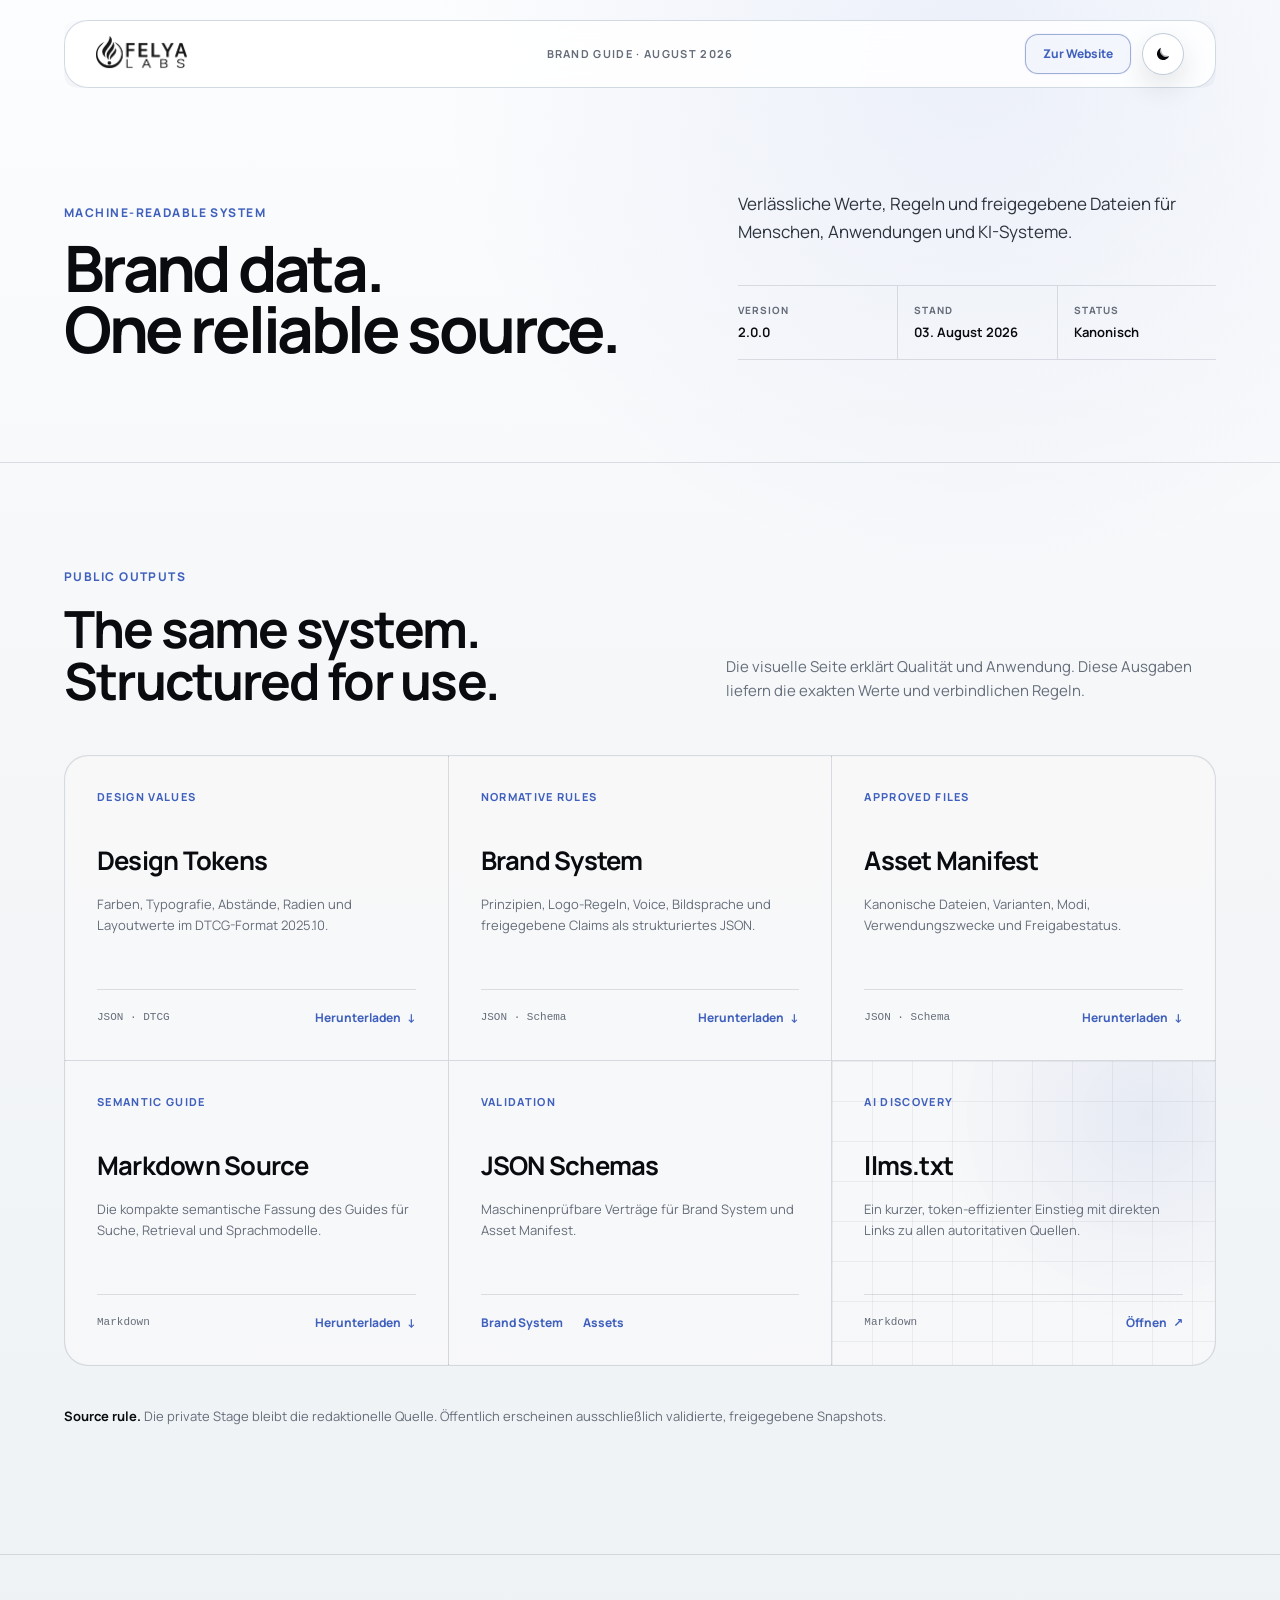
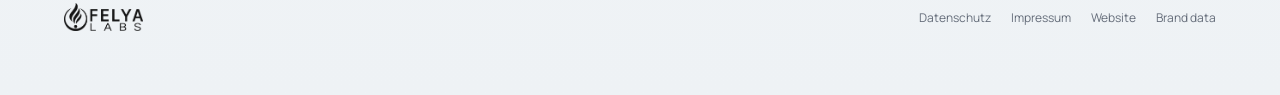
==== commit e83d39a8: "Deploy complete mobile continuous-corner snapshot Publish the sanitized production artifact from sta" ====
--- a/brand-data/index.html
+++ b/brand-data/index.html
@@ -1 +1 @@
-<!DOCTYPE html><html lang="de" data-theme="light"><head><meta charset="utf-8"><meta name="viewport" content="width=device-width, initial-scale=1"><meta name="color-scheme" content="light dark"><script src="/assets/js/theme-init.js"></script><meta name="description" content="Machine-readable design values, brand rules, approved assets and schemas."><meta name="robots" content="noindex, nofollow, noarchive"><meta property="og:type" content="website"><meta property="og:site_name" content="FELYA LABS Brand Guide"><meta property="og:title" content="FELYA LABS Brand Guide"><meta property="og:description" content="Machine-readable design values, brand rules, approved assets and schemas."><meta property="og:url" content="https://brand.felyalabs.com/brand-data/"><meta property="og:image" content="https://brand.felyalabs.com/assets/social/felya-labs-brand-guide-social-preview-1200x630.jpg"><meta property="og:image:type" content="image/jpeg"><meta property="og:image:width" content="1200"><meta property="og:image:height" content="630"><meta property="og:image:alt" content="FELYA LABS Brand Guide with the claim Every expression. One identity."><meta name="twitter:card" content="summary_large_image"><meta name="twitter:title" content="FELYA LABS Brand Guide"><meta name="twitter:description" content="Machine-readable design values, brand rules, approved assets and schemas."><meta name="twitter:image" content="https://brand.felyalabs.com/assets/social/felya-labs-brand-guide-social-preview-1200x630.jpg"><meta name="twitter:image:alt" content="FELYA LABS Brand Guide with the claim Every expression. One identity."><meta name="theme-color" media="(prefers-color-scheme: light)" content="#f4f6f8"><meta name="theme-color" media="(prefers-color-scheme: dark)" content="#000000"><link rel="canonical" href="https://brand.felyalabs.com/brand-data/"><link rel="icon" href="/favicon.ico?v=brand-guide-dark" sizes="any"><link rel="icon" type="image/png" sizes="32x32" href="/assets/favicon/favicon-32x32.png?v=brand-guide-dark"><link rel="icon" type="image/png" sizes="16x16" href="/assets/favicon/favicon-16x16.png?v=brand-guide-dark"><link rel="apple-touch-icon" sizes="180x180" href="/assets/favicon/apple-touch-icon.png?v=brand-guide-dark"><link rel="manifest" href="/assets/favicon/site.webmanifest?v=brand-guide-dark"><title>FELYA LABS Brand Data</title><link rel="stylesheet" href="/_astro/BrandGuideFooter.BxPdeqWu.css"></head><body><a class="skip-link" href="#brand-data-main">Zu den Brand-Daten springen</a><header class="topbar shell"><a class="topbar-logo" href="/" aria-label="FELYA LABS Brand Guide, zum Anfang"><img src="/assets/brand/felya-labs-wordmark-white.webp" alt="FELYA LABS"></a><p class="topbar-meta">Brand Guide · August 2026</p><div class="topbar-actions"><a class="topbar-site-link" href="https://felyalabs.com" target="_blank" rel="noopener noreferrer" aria-label="FELYA LABS Website in neuem Tab öffnen">Zur Website</a><button type="button" data-theme-toggle class="theme-toggle" aria-label="Zum dunklen Farbschema wechseln" aria-pressed="false"><span class="theme-toggle__icon theme-toggle__icon--sun" aria-hidden="true"><svg focusable="false" width="18" height="18" viewBox="0 0 24 24" fill="none" stroke="currentColor" stroke-width="1.65" stroke-linecap="round" stroke-linejoin="round"><circle cx="12" cy="12" r="3.7"></circle><g opacity="0.82"><path d="M12 2.25v1.9"></path><path d="M12 19.85v1.9"></path><path d="m5.1 5.1 1.34 1.34"></path><path d="m17.56 17.56 1.34 1.34"></path><path d="M2.25 12h1.9"></path><path d="M19.85 12h1.9"></path><path d="m6.44 17.56-1.34 1.34"></path><path d="m18.9 5.1-1.34 1.34"></path></g></svg></span><span class="theme-toggle__icon theme-toggle__icon--moon" aria-hidden="true"><svg focusable="false" width="18" height="18" viewBox="0 0 24 24" fill="none"><path d="M20.2 14.65A7.9 7.9 0 0 1 9.35 3.8a8.4 8.4 0 1 0 10.85 10.85Z" fill="currentColor"></path><path d="M17.8 15.2A8.4 8.4 0 0 1 8.8 6.2" stroke="currentColor" stroke-width="1.5" stroke-linecap="round" opacity="0.34"></path></svg></span></button><script type="module">var e=Array.from(document.querySelectorAll(`[data-theme-toggle]`)),t=(t,n=!0)=>{let r=t===`dark`?`light`:`dark`;if(document.documentElement.dataset.theme=t,document.documentElement.style.colorScheme=t,n){document.documentElement.dataset.themeSource=`user`;try{window.localStorage.setItem(`felya-labs-theme`,t)}catch{}}e.forEach(e=>{e.dataset.themeNext=r,e.setAttribute(`aria-pressed`,String(t===`light`)),e.setAttribute(`aria-label`,r===`light`?`Zum hellen Farbschema wechseln`:`Zum dunklen Farbschema wechseln`)}),document.dispatchEvent(new CustomEvent(`felya:themechange`,{detail:{theme:t,userInitiated:n}}))};t(document.documentElement.dataset.theme===`dark`?`dark`:`light`,!1),e.forEach(e=>{e.addEventListener(`click`,()=>{t(e.dataset.themeNext===`light`?`light`:`dark`)})});</script></div></header><main class="brand-data-page" id="brand-data-main"><section class="brand-data-hero"><div class="shell brand-data-hero__inner"><div><p class="eyebrow">Machine-readable system</p><h1><span class="headline-line">Brand data.</span><span class="headline-line">One reliable source.</span></h1></div><div class="brand-data-hero__copy"><p>Verlässliche Werte, Regeln und freigegebene Dateien für Menschen, Anwendungen und KI-Systeme.</p><dl><div><dt>Version</dt><dd>2.0.0</dd></div><div><dt>Stand</dt><dd>03. August 2026</dd></div><div><dt>Status</dt><dd>Kanonisch</dd></div></dl></div></div></section><section class="brand-data-resources" aria-labelledby="brand-data-resources-title"><div class="shell"><div class="brand-data-heading"><div><p class="eyebrow">Public outputs</p><h2 id="brand-data-resources-title">The same system. Structured for use.</h2></div><p>Die visuelle Seite erklärt Qualität und Anwendung. Diese Ausgaben liefern die exakten Werte und verbindlichen Regeln.</p></div><div class="brand-data-grid"><article class="brand-data-card"><p class="eyebrow">Design values</p><h3>Design Tokens</h3><p>Farben, Typografie, Abstände, Radien und Layoutwerte im DTCG-Format 2025.10.</p><footer><code>JSON · DTCG</code><a href="/brand-data/tokens.json" download>Herunterladen <span aria-hidden="true">↓</span></a></footer></article><article class="brand-data-card"><p class="eyebrow">Normative rules</p><h3>Brand System</h3><p>Prinzipien, Logo-Regeln, Voice, Bildsprache und freigegebene Claims als strukturiertes JSON.</p><footer><code>JSON · Schema</code><a href="/brand-data/brand-system.json" download>Herunterladen <span aria-hidden="true">↓</span></a></footer></article><article class="brand-data-card"><p class="eyebrow">Approved files</p><h3>Asset Manifest</h3><p>Kanonische Dateien, Varianten, Modi, Verwendungszwecke und Freigabestatus.</p><footer><code>JSON · Schema</code><a href="/brand-data/assets.json" download>Herunterladen <span aria-hidden="true">↓</span></a></footer></article><article class="brand-data-card"><p class="eyebrow">Semantic guide</p><h3>Markdown Source</h3><p>Die kompakte semantische Fassung des Guides für Suche, Retrieval und Sprachmodelle.</p><footer><code>Markdown</code><a href="/brand-data/guide.md" download>Herunterladen <span aria-hidden="true">↓</span></a></footer></article><article class="brand-data-card"><p class="eyebrow">Validation</p><h3>JSON Schemas</h3><p>Maschinenprüfbare Verträge für Brand System und Asset Manifest.</p><footer class="brand-data-card__links"><a href="/brand-data/schemas/brand-system.schema.json">Brand System</a><a href="/brand-data/schemas/assets.schema.json">Assets</a></footer></article><article class="brand-data-card brand-data-card--discovery"><p class="eyebrow">AI discovery</p><h3>llms.txt</h3><p>Ein kurzer, token-effizienter Einstieg mit direkten Links zu allen autoritativen Quellen.</p><footer><code>Markdown</code><a href="/llms.txt">Öffnen <span aria-hidden="true">↗</span></a></footer></article></div><p class="brand-data-note"><strong>Source rule.</strong> Die private Stage bleibt die redaktionelle Quelle. Öffentlich erscheinen ausschließlich validierte, freigegebene Snapshots.</p></div></section></main><footer class="footer" id="brand-footer"><div class="footer-inner shell"><a class="footer-brand" href="https://www.felyalabs.com/" aria-label="Zur FELYA LABS Website"><img src="/assets/brand/felya-labs-wordmark-white.webp" alt="FELYA LABS"></a><nav class="footer-links" aria-label="FELYA LABS und rechtliche Informationen"><a href="https://www.felyalabs.com/privacy/">Datenschutz</a><a href="https://www.felyalabs.com/impressum/">Impressum</a><a href="https://www.felyalabs.com/">Website</a><a href="/brand-data/">Brand data</a></nav></div></footer></body></html>+<!DOCTYPE html><html lang="de" data-theme="light"><head><meta charset="utf-8"><meta name="viewport" content="width=device-width, initial-scale=1"><meta name="color-scheme" content="light dark"><script src="/assets/js/theme-init.js"></script><meta name="description" content="Machine-readable design values, brand rules, approved assets and schemas."><meta name="robots" content="noindex, nofollow, noarchive"><meta property="og:type" content="website"><meta property="og:site_name" content="FELYA LABS Brand Guide"><meta property="og:title" content="FELYA LABS Brand Guide"><meta property="og:description" content="Machine-readable design values, brand rules, approved assets and schemas."><meta property="og:url" content="https://brand.felyalabs.com/brand-data/"><meta property="og:image" content="https://brand.felyalabs.com/assets/social/felya-labs-brand-guide-social-preview-1200x630.jpg"><meta property="og:image:type" content="image/jpeg"><meta property="og:image:width" content="1200"><meta property="og:image:height" content="630"><meta property="og:image:alt" content="FELYA LABS Brand Guide with the claim Every expression. One identity."><meta name="twitter:card" content="summary_large_image"><meta name="twitter:title" content="FELYA LABS Brand Guide"><meta name="twitter:description" content="Machine-readable design values, brand rules, approved assets and schemas."><meta name="twitter:image" content="https://brand.felyalabs.com/assets/social/felya-labs-brand-guide-social-preview-1200x630.jpg"><meta name="twitter:image:alt" content="FELYA LABS Brand Guide with the claim Every expression. One identity."><meta name="theme-color" media="(prefers-color-scheme: light)" content="#f4f6f8"><meta name="theme-color" media="(prefers-color-scheme: dark)" content="#000000"><link rel="canonical" href="https://brand.felyalabs.com/brand-data/"><link rel="icon" href="/favicon.ico?v=brand-guide-dark" sizes="any"><link rel="icon" type="image/png" sizes="32x32" href="/assets/favicon/favicon-32x32.png?v=brand-guide-dark"><link rel="icon" type="image/png" sizes="16x16" href="/assets/favicon/favicon-16x16.png?v=brand-guide-dark"><link rel="apple-touch-icon" sizes="180x180" href="/assets/favicon/apple-touch-icon.png?v=brand-guide-dark"><link rel="manifest" href="/assets/favicon/site.webmanifest?v=brand-guide-dark"><title>FELYA LABS Brand Data</title><link rel="stylesheet" href="/_astro/BrandGuideFooter.q8yP_rmt.css"></head><body><a class="skip-link" href="#brand-data-main">Zu den Brand-Daten springen</a><header class="topbar shell"><a class="topbar-logo" href="/" aria-label="FELYA LABS Brand Guide, zum Anfang"><img src="/assets/brand/felya-labs-wordmark-white.webp" alt="FELYA LABS"></a><p class="topbar-meta">Brand Guide · August 2026</p><div class="topbar-actions"><a class="topbar-site-link" href="https://felyalabs.com" target="_blank" rel="noopener noreferrer" aria-label="FELYA LABS Website in neuem Tab öffnen">Zur Website</a><button type="button" data-theme-toggle class="theme-toggle" aria-label="Zum dunklen Farbschema wechseln" aria-pressed="false"><span class="theme-toggle__icon theme-toggle__icon--sun" aria-hidden="true"><svg focusable="false" width="18" height="18" viewBox="0 0 24 24" fill="none" stroke="currentColor" stroke-width="1.65" stroke-linecap="round" stroke-linejoin="round"><circle cx="12" cy="12" r="3.7"></circle><g opacity="0.82"><path d="M12 2.25v1.9"></path><path d="M12 19.85v1.9"></path><path d="m5.1 5.1 1.34 1.34"></path><path d="m17.56 17.56 1.34 1.34"></path><path d="M2.25 12h1.9"></path><path d="M19.85 12h1.9"></path><path d="m6.44 17.56-1.34 1.34"></path><path d="m18.9 5.1-1.34 1.34"></path></g></svg></span><span class="theme-toggle__icon theme-toggle__icon--moon" aria-hidden="true"><svg focusable="false" width="18" height="18" viewBox="0 0 24 24" fill="none"><path d="M20.2 14.65A7.9 7.9 0 0 1 9.35 3.8a8.4 8.4 0 1 0 10.85 10.85Z" fill="currentColor"></path><path d="M17.8 15.2A8.4 8.4 0 0 1 8.8 6.2" stroke="currentColor" stroke-width="1.5" stroke-linecap="round" opacity="0.34"></path></svg></span></button><script type="module">var e=Array.from(document.querySelectorAll(`[data-theme-toggle]`)),t=(t,n=!0)=>{let r=t===`dark`?`light`:`dark`;if(document.documentElement.dataset.theme=t,document.documentElement.style.colorScheme=t,n){document.documentElement.dataset.themeSource=`user`;try{window.localStorage.setItem(`felya-labs-theme`,t)}catch{}}e.forEach(e=>{e.dataset.themeNext=r,e.setAttribute(`aria-pressed`,String(t===`light`)),e.setAttribute(`aria-label`,r===`light`?`Zum hellen Farbschema wechseln`:`Zum dunklen Farbschema wechseln`)}),document.dispatchEvent(new CustomEvent(`felya:themechange`,{detail:{theme:t,userInitiated:n}}))};t(document.documentElement.dataset.theme===`dark`?`dark`:`light`,!1),e.forEach(e=>{e.addEventListener(`click`,()=>{t(e.dataset.themeNext===`light`?`light`:`dark`)})});</script></div></header><main class="brand-data-page" id="brand-data-main"><section class="brand-data-hero"><div class="shell brand-data-hero__inner"><div><p class="eyebrow">Machine-readable system</p><h1><span class="headline-line">Brand data.</span><span class="headline-line">One reliable source.</span></h1></div><div class="brand-data-hero__copy"><p>Verlässliche Werte, Regeln und freigegebene Dateien für Menschen, Anwendungen und KI-Systeme.</p><dl><div><dt>Version</dt><dd>2.0.0</dd></div><div><dt>Stand</dt><dd>03. August 2026</dd></div><div><dt>Status</dt><dd>Kanonisch</dd></div></dl></div></div></section><section class="brand-data-resources" aria-labelledby="brand-data-resources-title"><div class="shell"><div class="brand-data-heading"><div><p class="eyebrow">Public outputs</p><h2 id="brand-data-resources-title">The same system. Structured for use.</h2></div><p>Die visuelle Seite erklärt Qualität und Anwendung. Diese Ausgaben liefern die exakten Werte und verbindlichen Regeln.</p></div><div class="brand-data-grid"><article class="brand-data-card"><p class="eyebrow">Design values</p><h3>Design Tokens</h3><p>Farben, Typografie, Abstände, Radien und Layoutwerte im DTCG-Format 2025.10.</p><footer><code>JSON · DTCG</code><a href="/brand-data/tokens.json" download>Herunterladen <span aria-hidden="true">↓</span></a></footer></article><article class="brand-data-card"><p class="eyebrow">Normative rules</p><h3>Brand System</h3><p>Prinzipien, Logo-Regeln, Voice, Bildsprache und freigegebene Claims als strukturiertes JSON.</p><footer><code>JSON · Schema</code><a href="/brand-data/brand-system.json" download>Herunterladen <span aria-hidden="true">↓</span></a></footer></article><article class="brand-data-card"><p class="eyebrow">Approved files</p><h3>Asset Manifest</h3><p>Kanonische Dateien, Varianten, Modi, Verwendungszwecke und Freigabestatus.</p><footer><code>JSON · Schema</code><a href="/brand-data/assets.json" download>Herunterladen <span aria-hidden="true">↓</span></a></footer></article><article class="brand-data-card"><p class="eyebrow">Semantic guide</p><h3>Markdown Source</h3><p>Die kompakte semantische Fassung des Guides für Suche, Retrieval und Sprachmodelle.</p><footer><code>Markdown</code><a href="/brand-data/guide.md" download>Herunterladen <span aria-hidden="true">↓</span></a></footer></article><article class="brand-data-card"><p class="eyebrow">Validation</p><h3>JSON Schemas</h3><p>Maschinenprüfbare Verträge für Brand System und Asset Manifest.</p><footer class="brand-data-card__links"><a href="/brand-data/schemas/brand-system.schema.json">Brand System</a><a href="/brand-data/schemas/assets.schema.json">Assets</a></footer></article><article class="brand-data-card brand-data-card--discovery"><p class="eyebrow">AI discovery</p><h3>llms.txt</h3><p>Ein kurzer, token-effizienter Einstieg mit direkten Links zu allen autoritativen Quellen.</p><footer><code>Markdown</code><a href="/llms.txt">Öffnen <span aria-hidden="true">↗</span></a></footer></article></div><p class="brand-data-note"><strong>Source rule.</strong> Die private Stage bleibt die redaktionelle Quelle. Öffentlich erscheinen ausschließlich validierte, freigegebene Snapshots.</p></div></section></main><footer class="footer" id="brand-footer"><div class="footer-inner shell"><a class="footer-brand" href="https://www.felyalabs.com/" aria-label="Zur FELYA LABS Website"><img src="/assets/brand/felya-labs-wordmark-white.webp" alt="FELYA LABS"></a><nav class="footer-links" aria-label="FELYA LABS und rechtliche Informationen"><a href="https://www.felyalabs.com/privacy/">Datenschutz</a><a href="https://www.felyalabs.com/impressum/">Impressum</a><a href="https://www.felyalabs.com/">Website</a><a href="/brand-data/">Brand data</a></nav></div></footer></body></html>
--- a/_astro/BrandGuideFooter.q8yP_rmt.css
+++ b/_astro/BrandGuideFooter.q8yP_rmt.css
@@ -0,0 +1 @@
+@font-face{font-family:Manrope;src:url(/assets/fonts/manrope-variable.ttf)format("truetype");font-weight:400 800;font-display:swap}:root{color-scheme:light;--blue:#4f70cf;--blue-strong:#3f60bd;--gold:#a97825;--ink:#090b0f;--soft:#2d333d;--muted:#656d7a;--hero-secondary:#686e78;--page:#f4f6f8;--page-start:#fcfdfe;--page-end:#eef2f5;--line:#0f172a1f;--surface:#ffffffc7;--surface-solid:#ffffffd1;--surface-elevated:#ffffffdb;--surface-border:#cbd4e0e0;--surface-shadow:#202d4014;--ambient-glow:#4f70cf17;--hero-glow:#4f70cf29;--hero-panel-start:#fff;--hero-panel-end:#e9eef5;--hero-panel-ink:#090b0f;--hero-panel-soft:#3f4651;--hero-panel-secondary:#686e78;--hero-panel-border:#cbd4e0eb;--hero-panel-divider:#3d4b671f;--hero-grid-minor:#3d4b670e;--hero-grid-major:#3d4b671b;--hero-panel-shadow:#202d401f;--subtle-fill:#0f172a06;--accent-fill:#4f70cf0e;--preview-fill:#4f70cf09;--preview-line:#0f172a0f;--chip-border:#0f172a33;--inverse-bg:#090b0f;--inverse-text:#fff;--content-max:104rem;--chapter-space:clamp(8rem, 9vw, 10rem);--chapter-intro-space:clamp(3.75rem, 4.25vw, 4.75rem);--content-group-space:clamp(3.5rem, 4.25vw, 4.75rem)}html[data-theme=dark]{color-scheme:dark;--blue:#6785df;--blue-strong:#7895ec;--gold:#deb45f;--ink:#fff;--soft:#d1d5db;--muted:#8c939f;--hero-secondary:#a2a6ae;--page:#080a0e;--page-start:#0c0f14;--page-end:#050609;--line:#ffffff1f;--surface:#14171c;--surface-solid:#181b21;--surface-elevated:#14171ce6;--surface-border:#ffffff29;--surface-shadow:#00000057;--ambient-glow:transparent;--hero-glow:#6785df29;--hero-panel-start:#10141b;--hero-panel-end:#050609;--hero-panel-ink:#fff;--hero-panel-soft:#d1d5db;--hero-panel-secondary:#a2a6ae;--hero-panel-border:#ffffff1f;--hero-panel-divider:#ffffff17;--hero-grid-minor:#7895ec17;--hero-grid-major:#7895ec26;--hero-panel-shadow:#00000061;--subtle-fill:#ffffff09;--accent-fill:#7895ec14;--preview-fill:#7895ec0e;--preview-line:#ffffff14;--chip-border:#ffffff38;--inverse-bg:#fff;--inverse-text:#090b0f}*{box-sizing:border-box}html{scroll-padding-top:7rem}body{color:var(--ink);background:radial-gradient(circle at 76% 2%, var(--ambient-glow), transparent 34rem), linear-gradient(180deg, var(--page-start), var(--page) 48%, var(--page-end));margin:0;font-family:Manrope,system-ui,sans-serif;line-height:1.6;transition:color .22s,background-color .22s}html[data-theme=dark] body{background:radial-gradient(circle at 50% 0, #ffffff06, transparent 30rem), linear-gradient(180deg, var(--page-start), var(--page) 48%, var(--page-end))}img{max-width:100%;display:block}a{color:inherit}h1,h2,h3,p{margin-top:0}.skip-link{z-index:100;corner-shape:squircle;color:#fff;background:var(--blue-strong);border-radius:.5rem;padding:.625rem .875rem;text-decoration:none;position:fixed;top:.75rem;left:.75rem;transform:translateY(-160%)}.skip-link:focus{transform:translateY(0)}.shell{width:min(var(--content-max), calc(100% - 8rem));margin-inline:auto}.topbar{z-index:10;width:min(var(--content-max), calc(100% - 8rem));border:1px solid var(--surface-border);corner-shape:squircle;background:var(--surface-elevated);min-height:4.25rem;box-shadow:0 1rem 3rem var(--surface-shadow);backdrop-filter:blur(1.25rem)saturate(120%);border-radius:1.5rem;justify-content:space-between;align-items:center;margin-top:1.25rem;padding:.75rem 2rem;transition:border-color .22s,background-color .22s,box-shadow .22s;display:flex;position:sticky;top:1.25rem}.topbar-logo{flex:none;display:block}.topbar-logo:focus-visible{outline:2px solid var(--blue);outline-offset:.375rem;border-radius:.25rem}.topbar-logo img{width:auto;height:2rem;transition:filter .22s,opacity .22s;transform:translateY(-.12rem)}html[data-theme=light] .topbar-logo img{filter:invert();opacity:.92}.topbar-meta{color:var(--muted);letter-spacing:.12em;text-transform:uppercase;margin:0;font-size:.6875rem;font-weight:700;position:absolute;left:50%;transform:translate(-50%)}.topbar-actions{align-items:center;gap:.625rem;display:flex}.topbar-site-link{border:1px solid color-mix(in srgb, var(--blue-strong) 34%, var(--surface-border));corner-shape:squircle;min-height:2.65rem;color:var(--blue-strong);background:var(--accent-fill);border-radius:.875rem;justify-content:center;align-items:center;padding:0 1.125rem;font-size:.75rem;font-weight:750;text-decoration:none;transition:transform .18s,border-color .18s,color .18s,background-color .18s,box-shadow .18s;display:inline-flex}.topbar-site-link:hover{border-color:var(--blue-strong);color:var(--ink);background:color-mix(in srgb, var(--accent-fill) 76%, var(--surface-solid));box-shadow:0 .625rem 1.4rem color-mix(in srgb, var(--blue-strong) 12%, transparent);transform:translateY(-1px)}.topbar-site-link:focus-visible{border-color:var(--blue-strong);outline:2px solid var(--blue-strong);outline-offset:.25rem;color:var(--ink)}.theme-toggle{border:1px solid var(--surface-border);color:#fff;cursor:pointer;background:#ffffff0f;border-radius:50%;flex:0 0 2.65rem;justify-content:center;align-items:center;width:2.65rem;min-width:2.65rem;height:2.65rem;padding:0;transition:transform .18s,background-color .18s,border-color .18s,color .18s,box-shadow .18s;display:inline-flex;box-shadow:inset 0 1px #ffffff14,0 .65rem 1.5rem #00000038}.theme-toggle:hover,.theme-toggle:focus-visible{color:#fff;background:#ffffff17;border-color:#fff3;outline:none;transform:translateY(-1px)}.theme-toggle__icon{border-radius:999px;justify-content:center;align-items:center;width:1.25rem;height:1.25rem;transition:opacity .18s,transform .18s,color .16s,filter .18s;display:inline-flex}.theme-toggle__icon--moon,html[data-theme=light] .theme-toggle__icon--sun{display:none}html[data-theme=light] .theme-toggle__icon--moon{display:inline-flex}html[data-theme=light] .theme-toggle{color:#05070a;background:#ffffffe0;border-color:#bec9d6f0;box-shadow:inset 0 1px #ffffffeb,0 .75rem 1.7rem #222d3a1f}html[data-theme=light] .theme-toggle:hover,html[data-theme=light] .theme-toggle:focus-visible{color:#05070a;background:#fff;border-color:#8e9aaad1;box-shadow:0 .9rem 1.9rem #222d3a29}@media (hover:hover) and (pointer:fine){.theme-toggle:hover .theme-toggle__icon--sun{color:#d9bd78;filter:drop-shadow(0 0 .3rem #d9bd7833)}html[data-theme=light] .theme-toggle:hover .theme-toggle__icon--moon{color:var(--blue);filter:drop-shadow(0 0 .4rem #4f70cf52)}}.theme-toggle:focus-visible .theme-toggle__icon--sun{color:#d9bd78;filter:drop-shadow(0 0 .3rem #d9bd7833)}html[data-theme=light] .theme-toggle:focus-visible .theme-toggle__icon--moon{color:var(--blue);filter:drop-shadow(0 0 .4rem #4f70cf52)}.hero{padding:clamp(4.5rem,6vw,6.5rem) 0 clamp(6.5rem,8vw,8.5rem)}.hero-inner{border:1px solid var(--hero-panel-border);corner-shape:squircle;min-height:clamp(36rem,43vw,41rem);color:var(--hero-panel-ink);background:linear-gradient(135deg, var(--hero-panel-start), var(--hero-panel-end));box-shadow:0 2rem 5rem var(--hero-panel-shadow);isolation:isolate;border-radius:2rem;grid-template-columns:minmax(0,1.06fr) minmax(24rem,.94fr);display:grid;position:relative;overflow:hidden}.hero-copy{z-index:2;flex-direction:column;justify-content:center;padding:clamp(3.25rem,5vw,5.5rem);display:flex;position:relative}.hero-copy .eyebrow{color:var(--blue-strong)}.eyebrow{color:var(--blue-strong);letter-spacing:.12em;text-transform:uppercase;margin:0 0 1rem;font-size:.75rem;font-weight:750}h1{letter-spacing:-.05em;margin-bottom:1.75rem;font-size:clamp(3rem,5vw,4.75rem);font-weight:700;line-height:.95}.hero h1{font-size:clamp(3rem,4.25vw,4.35rem)}.headline-line{display:block}.hero-brand-claim__secondary{color:var(--hero-panel-secondary);margin-top:.08em}.hero p:not(.eyebrow){max-width:38rem;color:var(--hero-panel-soft);margin-bottom:0;font-size:1.125rem}.hero-product{z-index:1;border-left:1px solid var(--hero-panel-divider);background-image:linear-gradient(var(--hero-grid-major) 1px, transparent 1px), linear-gradient(90deg, var(--hero-grid-major) 1px, transparent 1px), linear-gradient(var(--hero-grid-minor) 1px, transparent 1px), linear-gradient(90deg, var(--hero-grid-minor) 1px, transparent 1px);isolation:isolate;background-position:-1px -1px;background-size:10rem 10rem,10rem 10rem,2.5rem 2.5rem,2.5rem 2.5rem;justify-content:center;align-items:center;min-width:0;padding:1.5rem;display:flex;position:relative;overflow:hidden}.hero-product:before,.hero-product:after{content:"";z-index:0;pointer-events:none;transform-origin:54% 54%;position:absolute}.hero-product:before{opacity:1;filter:blur(.7rem);will-change:opacity, transform;background:radial-gradient(72% 78% at 54% 53%,#4f70cf47 0%,#4f70cf1f 46%,#0000 80%);transition:opacity .48s cubic-bezier(.4,0,.2,1),transform .68s cubic-bezier(.16,1,.3,1);inset:5% -12% -6%;transform:scale(1.06)}.hero-product:after{opacity:0;filter:blur(1rem);background:radial-gradient(66% 72% at 54% 56%,#6785df47 0%,#6785df1f 44%,#0000 76%);inset:9% -5% -2%;transform:scale(.58)}html[data-theme=light] .hero-product:before{opacity:.76;filter:blur(1.15rem);background:radial-gradient(76% 82% at 54% 54%,#4f70cf1c 0%,#4f70cf0e 48%,#4f70cf05 66%,#0000 82%);inset:4% -8% -4%;transform:scale(.9)}html[data-theme=light] .hero-product:after{background:radial-gradient(68% 74% at 54% 56%,#4f70cf24 0%,#4f70cf0e 48%,#0000 78%)}.hero-product--theme-transition:after{animation:.82s cubic-bezier(.4,0,.2,1) both hero-theme-fog-pulse}.hero-product img{z-index:1;object-fit:contain;object-position:center;filter:drop-shadow(0 1.5rem 2.5rem #0003);width:min(108%,33rem);height:auto;max-height:calc(100% - 3rem);position:relative;transform:translate(-1%)}@keyframes hero-theme-fog-pulse{0%{opacity:0;transform:scale(.58)}24%{opacity:.72;transform:scale(.78)}64%{opacity:.34;transform:scale(1.06)}to{opacity:0;transform:scale(1.24)}}section{padding:var(--chapter-space) 0;border-top:1px solid var(--line);scroll-margin-top:7rem}.intro{margin-bottom:var(--chapter-intro-space);grid-template-columns:1.1fr .9fr;align-items:end;gap:4rem;display:grid}.type-intro-copy span{display:block}h2{letter-spacing:-.035em;max-width:51.25rem;margin-bottom:0;font-size:clamp(2.25rem,4.2vw,4rem);font-weight:700;line-height:1.02}.intro>p{max-width:36.25rem;color:var(--muted);margin-bottom:.25rem;font-size:1.0625rem}.section-note{max-width:57.5rem;color:var(--muted);margin:2rem 0 0;font-size:.875rem;line-height:1.65}.chapter-rule{border-top:1px solid var(--line);max-width:62rem;color:var(--muted);margin:2.5rem 0 0;padding-top:1.25rem;font-size:.8125rem;line-height:1.65}.chapter-rule strong{color:var(--ink);font-weight:700}.chapter-rule code{font-family:ui-monospace,SFMono-Regular,monospace;font-size:.9em}.rule-list{color:var(--muted);margin:0;padding-left:1.125rem}.rule-list li+li{margin-top:.625rem}.guide-index{padding-block:clamp(6rem,7vw,7.5rem)}.guide-index__inner{grid-template-columns:.7fr 1.3fr;align-items:start;gap:clamp(3rem,6vw,6rem);display:grid}.guide-index h2{font-size:clamp(1.75rem,3vw,2.625rem)}.guide-index__summary{max-width:23rem;color:var(--muted);margin:1.5rem 0 0;font-size:.875rem;line-height:1.65}.guide-index__contents{min-width:0}.guide-index nav{border-top:1px solid var(--line);grid-template-columns:repeat(2,minmax(0,1fr));display:grid}.guide-index a{border-bottom:1px solid var(--line);min-height:5.75rem;color:var(--ink);justify-content:space-between;align-items:center;gap:1.5rem;padding:1.25rem;text-decoration:none;transition:color .18s,background-color .18s,padding .18s;display:flex}.guide-index a:nth-child(odd){border-right:1px solid var(--line)}.guide-index a:last-child{border-right:0;grid-column:1/-1}.guide-index a span,.guide-index a strong,.guide-index a small{display:block}.guide-index a strong{margin-bottom:.25rem;font-size:.9375rem;font-weight:700}.guide-index a small{color:var(--muted);font-size:.75rem;line-height:1.45}.guide-index a i{color:var(--blue-strong);font-size:1.125rem;font-style:normal;transition:transform .18s}.guide-index a:hover{background:var(--accent-fill);padding-left:1.5rem}.guide-index a:hover i{transform:translate(.25rem)}.guide-index a:focus-visible{z-index:1;outline:2px solid var(--blue-strong);outline-offset:-2px;background:var(--accent-fill);position:relative}.principle-grid,.voice-rules,.editorial-rules,.governance-grid{gap:1rem;display:grid}.principle-list{border:1px solid var(--line);corner-shape:squircle;background:var(--line);border-radius:1.5rem;grid-template-columns:repeat(4,minmax(0,1fr));gap:1px;overflow:hidden}.principle{background:var(--surface);flex-direction:column;min-height:15rem;padding:1.75rem;display:flex}.principle b{color:var(--blue-strong);letter-spacing:.12em;text-transform:uppercase;margin-bottom:auto;font-size:.6875rem;font-weight:750}.principle h3{min-height:2.4em;margin:2.5rem 0 .625rem;font-size:1.25rem;line-height:1.2}.principle p{max-width:22rem;min-height:3.2em;color:var(--muted);margin-bottom:0;font-size:.8125rem;line-height:1.6}.logo-overview{grid-template-columns:2fr 1fr;gap:1.25rem;display:grid}.logo-stage{corner-shape:squircle;background:#070707;border:1px solid #0000;border-radius:1.5rem;place-items:center;min-height:21rem;display:grid}html[data-theme=dark] .logo-stage{background:linear-gradient(145deg,#090a0d,#020203);border-color:#ffffff29;box-shadow:inset 0 1px #ffffff0e,0 1.5rem 4rem #0003}.logo-rules{border:1px solid var(--line);corner-shape:squircle;background:var(--surface);border-radius:1.5rem;padding:1.75rem}.logo-rules h3{margin-bottom:1rem;font-size:1.375rem}.clearspace{aspect-ratio:2.84;border:1px dashed #ffffff59;place-items:center;width:min(28.125rem,80%);display:grid;position:relative}.clearspace:after{content:"0.5 H Schutzraum";color:#ffffff9e;letter-spacing:.08em;font-size:.6875rem;position:absolute;bottom:-2rem}.clearspace img{width:72%}.symbol-story{border:1px solid var(--line);corner-shape:squircle;background:var(--line);border-radius:1.5rem;grid-template-columns:repeat(4,1fr);gap:1px;margin-top:2rem;display:grid;overflow:hidden}.symbol-story article{background:var(--surface-solid);text-align:center;grid-template-rows:auto 1fr auto auto;min-height:21.5rem;padding:1.75rem;display:grid}.symbol-story b,.symbol-story strong{display:block}.symbol-story b{color:var(--blue-strong);letter-spacing:.12em;text-transform:uppercase;font-size:.6875rem}.symbol-story strong{margin-bottom:.75rem;font-size:1.125rem;line-height:1.2}.symbol-story p{max-width:18.75rem;min-height:3.9rem;color:var(--muted);margin:0 auto;font-size:.8125rem;line-height:1.58}.logo-anatomy{aspect-ratio:865/1032;align-self:center;width:7.25rem;margin:2rem auto;position:relative}.logo-anatomy__layer{object-fit:contain;width:100%;height:100%;position:absolute;inset:0}.logo-anatomy__full{opacity:.18}html[data-theme=dark] .logo-anatomy__full{opacity:.42}.logo-anatomy__horizon{z-index:2;background:var(--gold);height:1px;position:absolute;top:19.1%;left:-10%;right:-10%;box-shadow:0 0 0 3px #c28f301a}.logo-anatomy__beyond{z-index:3;clip-path:inset(0 0 80.9%)}.theme-pair{grid-template-columns:repeat(2,minmax(0,1fr));gap:1.25rem;display:grid}.theme{corner-shape:squircle;border-radius:2rem;min-height:25rem;padding:2.375rem;overflow:hidden}.theme--light{color:#090b0f;background:linear-gradient(160deg,#fff,#eef2f5);border:1px solid #dde3ea}.theme--dark{color:#fff;background:#000;border:1px solid #222}html[data-theme=dark] .theme--dark{border-color:#30343d}.theme-logo{width:7.25rem;margin-bottom:3.75rem}.theme--light .theme-logo{filter:invert()}.theme h3{letter-spacing:-.04em;max-width:28rem;margin-bottom:1.125rem;font-size:clamp(2.375rem,4vw,3.625rem);line-height:.98}.theme h3 .headline-line{white-space:nowrap}.theme--light h3 span:last-child{color:#686e78}.theme--dark h3 span:last-child{color:#a2a6ae}.theme p{max-width:26.25rem;color:inherit;opacity:.72}.theme .eyebrow{opacity:1}.theme--light .eyebrow{color:#3f60bd}.theme--dark .eyebrow{color:#7895ec}.module-heading{grid-template-columns:1.1fr .9fr;align-items:end;gap:4rem;margin:clamp(5.5rem,6vw,6.5rem) 0 1.5rem;display:grid}.module-heading .eyebrow{margin-bottom:.625rem}.module-heading h3{letter-spacing:-.03em;margin:0;font-size:clamp(1.625rem,2.4vw,2.25rem);line-height:1.08}.module-heading>p{max-width:34rem;color:var(--muted);margin:0 0 .2rem;font-size:.8125rem}.system-note{border-top:1px solid var(--line);border-bottom:1px solid var(--line);background:0 0}.system-note--guide{margin-bottom:1.25rem}.system-note--fallback{margin-top:2rem}.system-note summary{cursor:pointer;justify-content:space-between;align-items:center;gap:2rem;min-height:4.25rem;padding:.875rem .25rem;list-style:none;display:flex}.system-note summary::-webkit-details-marker{display:none}.system-note summary span,.system-note summary b,.system-note summary strong{display:block}.system-note summary b{color:var(--muted);letter-spacing:.12em;text-transform:uppercase;margin-bottom:.2rem;font-size:.625rem;font-weight:750}.system-note--fallback summary b{color:var(--gold)}.system-note summary strong{color:var(--soft);font-size:.8125rem;font-weight:650}.system-note summary i{border:1px solid var(--line);corner-shape:squircle;width:1.75rem;height:1.75rem;color:var(--muted);border-radius:.625rem;flex:0 0 1.75rem;place-items:center;font-size:1rem;font-style:normal;transition:color .18s,transform .18s;display:grid}.system-note summary:hover i{color:var(--blue-strong)}.system-note[open] summary i{color:var(--blue-strong);transform:rotate(45deg)}.system-note summary:focus-visible{outline:2px solid var(--blue-strong);outline-offset:.25rem;border-radius:.5rem}.system-note__content{border-top:1px solid var(--line);background:var(--line);gap:1px;margin:0;display:grid}.system-note__content--four{grid-template-columns:repeat(4,minmax(0,1fr))}.system-note__content--three{grid-template-columns:repeat(3,minmax(0,1fr))}.system-note__content div{background:var(--surface);min-width:0;padding:1rem 1.25rem}.system-note__content dt{color:var(--ink);margin-bottom:.3rem;font-size:.75rem;font-weight:700}.system-note__content dd{color:var(--muted);margin:0;font-size:.6875rem;line-height:1.55}.system-note__content code{color:var(--blue-strong);font-family:ui-monospace,SFMono-Regular,monospace;font-size:.92em}.token-matrix{border:1px solid var(--line);corner-shape:squircle;background:var(--surface);border-radius:1.5rem;overflow:hidden}.token-matrix table{border-collapse:collapse;table-layout:fixed;width:100%}.token-matrix thead{border-bottom:1px solid var(--line)}.token-matrix thead th{color:var(--ink);background:var(--surface-solid);letter-spacing:.1em;text-align:left;text-transform:uppercase;padding:1.125rem 1.375rem;font-size:.75rem;font-weight:780}.token-matrix thead th+th{border-left:1px solid var(--line)}.token-matrix thead th:first-child{width:54%}.token-matrix th,.token-matrix td{vertical-align:middle}.token-group th{border-top:1px solid var(--line);border-bottom:1px solid var(--line);color:var(--muted);background:var(--subtle-fill);box-shadow:inset 3px 0 0 var(--blue-strong);letter-spacing:.12em;text-align:left;text-transform:uppercase;padding:.6875rem 1.375rem;font-size:.65625rem;font-weight:750}.token-row>th,.token-row>td{border-top:1px solid var(--line);text-align:left;padding:.75rem 1.375rem}.token-row>td{border-left:1px solid var(--line)}.token-row>th,.token-row>td{transition:background-color .16s}.token-row:hover>th,.token-row:hover>td{background:var(--subtle-fill)}.token-row>th strong,.token-row>th span,.token-row>th small{display:block}.token-row>th strong{margin-bottom:.125rem;font-size:.9375rem}.token-row>th span{max-width:40rem;color:var(--muted);font-size:.75rem;font-weight:400;line-height:1.5}.token-row>th small{border-left:2px solid var(--gold);max-width:42rem;color:var(--muted);margin-top:.5rem;padding-left:.625rem;font-size:.6875rem;font-weight:500;line-height:1.45}.token-row>th small b{color:var(--ink);font-weight:750}.token-value{align-items:center;gap:.625rem;display:inline-flex}.token-value i{border:1px solid var(--chip-border);background:var(--chip);border-radius:50%;flex:none;width:1.25rem;height:1.25rem;display:inline-block;position:relative;overflow:hidden}.token-value code{color:var(--soft);white-space:nowrap;font-family:ui-monospace,SFMono-Regular,monospace;font-size:.75rem}.token-copy{corner-shape:squircle;color:inherit;font:inherit;text-align:left;cursor:copy;background:0 0;border:0;border-radius:.55rem;margin:-.4rem;padding:.4rem;transition:background-color .16s,box-shadow .16s}.token-copy:hover{background:color-mix(in srgb, var(--blue-strong) 9%, transparent)}.token-copy:focus-visible{outline:2px solid var(--blue-strong);outline-offset:2px}.token-copy__text{align-items:center;display:grid;position:relative}.token-copy__text>*{grid-area:1/1;transition:opacity .14s,transform .14s,color .14s}.token-copy__feedback{color:var(--blue-strong);opacity:0;font-size:.75rem;font-weight:750;transform:translateY(.2rem)}.token-copy[data-copy-state=copied] code{opacity:0;transform:translateY(-.2rem)}.token-copy[data-copy-state=copied] .token-copy__feedback{opacity:1;transform:translateY(0)}.token-copy[data-copy-state=error]{box-shadow:inset 0 0 0 1px #a23b3b}.token-copy[data-copy-state=error] code{color:#a23b3b}.color-copy-toast{z-index:100;border:1px solid color-mix(in srgb, var(--blue-strong) 24%, var(--line));corner-shape:squircle;background:color-mix(in srgb, var(--surface) 92%, transparent);opacity:0;pointer-events:none;visibility:hidden;backdrop-filter:blur(1rem);border-radius:1rem;grid-template-columns:auto minmax(0,1fr);align-items:center;gap:.75rem;min-width:13.5rem;padding:.75rem .875rem;transition:opacity .18s,transform .22s,visibility 0s linear .22s;display:grid;position:fixed;bottom:clamp(1rem,2.5vw,2.5rem);right:clamp(1rem,2.5vw,2.5rem);transform:translateY(.75rem)scale(.98);box-shadow:0 .75rem 2.5rem #0f172a21}.color-copy-toast[data-visible=true]{opacity:1;visibility:visible;transition-delay:0s;transform:translate(0,0)scale(1)}.color-copy-toast__icon{color:#fff;background:var(--blue-strong);width:2rem;height:2rem;box-shadow:0 0 0 .25rem color-mix(in srgb, var(--blue-strong) 11%, transparent);border-radius:50%;place-items:center;font-size:.875rem;font-weight:800;display:grid}.color-copy-toast__message{gap:.125rem;min-width:0;display:grid}.color-copy-toast__message strong{color:var(--ink);font-size:.75rem;line-height:1.25}.color-copy-toast__message code{color:var(--muted);text-overflow:ellipsis;white-space:nowrap;font-family:ui-monospace,SFMono-Regular,monospace;font-size:.6875rem;line-height:1.3;overflow:hidden}.color-copy-toast[data-state=error]{border-color:#a23b3b4d}.color-copy-toast[data-state=error] .color-copy-toast__icon{background:#a23b3b;box-shadow:0 0 0 .25rem #a23b3b1a}.token-swatch--alpha{background-color:#d9dde4!important;background-image:linear-gradient(45deg,#fff 25%,#0000 25%),linear-gradient(-45deg,#fff 25%,#0000 25%),linear-gradient(45deg,#0000 75%,#fff 75%),linear-gradient(-45deg,#0000 75%,#fff 75%)!important;background-position:0 0,0 .25rem,.25rem -.25rem,-.25rem 0!important;background-size:.5rem .5rem!important}.token-swatch--alpha:after{content:"";background:var(--chip);position:absolute;inset:0}.typeface-card{border:1px solid var(--line);corner-shape:squircle;background:var(--line);border-radius:1.5rem;grid-template-columns:.85fr 1.35fr .7fr;gap:1px;display:grid;overflow:hidden}.typeface-identity,.typeface-meta,.typeface-links{background:var(--surface)}.typeface-identity{padding:2rem}.typeface-identity>span{color:var(--blue-strong);letter-spacing:.12em;text-transform:uppercase;margin-bottom:1.5rem;font-size:.6875rem;font-weight:750;display:block}.typeface-identity h3{letter-spacing:-.045em;margin-bottom:.375rem;font-size:clamp(2.5rem,3.8vw,3.5rem);line-height:.95}.typeface-identity p{color:var(--muted);margin-bottom:0;font-size:.8125rem}.typeface-meta{grid-template-columns:repeat(2,minmax(0,1fr));margin:0;display:grid}.typeface-meta div{border-bottom:1px solid var(--line);padding:1.5rem}.typeface-meta div:nth-child(odd){border-right:1px solid var(--line)}.typeface-meta div:nth-last-child(-n+2){border-bottom:0}.typeface-meta dt{color:var(--muted);letter-spacing:.08em;text-transform:uppercase;margin-bottom:.375rem;font-size:.6875rem;font-weight:700}.typeface-meta dd{margin:0;font-size:.875rem;font-weight:650}.typeface-links{flex-direction:column;justify-content:center;gap:.75rem;padding:1.5rem;display:flex}.typeface-links a{border-bottom:1px solid var(--line);color:var(--soft);justify-content:space-between;gap:1rem;padding-bottom:.625rem;font-size:.75rem;font-weight:650;text-decoration:none;display:flex}.typeface-links a:hover,.typeface-links a:focus-visible{color:var(--blue-strong)}.type-section-heading{margin:var(--content-group-space) 0 2rem;grid-template-columns:1.1fr .9fr;align-items:end;gap:4rem;display:grid}.type-section-heading .eyebrow{margin-bottom:.625rem}.type-section-heading h3{letter-spacing:-.03em;margin-bottom:0;font-size:clamp(1.75rem,3vw,2.625rem);line-height:1.05}.type-section-heading>p{max-width:36.25rem;color:var(--muted);margin:0 0 .25rem;font-size:.875rem}.type-system>.type-section-heading{margin-top:clamp(5.5rem,6.5vw,7rem)}.type-roles{border:1px solid var(--line);corner-shape:squircle;background:var(--line);border-radius:1.5rem;overflow:hidden}.type-role{background:var(--line);grid-template-columns:minmax(0,.92fr) minmax(30rem,1.08fr);gap:1px;display:grid}.type-role+.type-role{border-top:1px solid var(--line)}.type-role__sample,.type-role__details{background:var(--surface)}.type-role__sample{align-items:center;min-width:0;padding:1.75rem 2rem;display:flex}.type-role__details{padding:1.5rem 1.75rem}.type-role__details>strong{margin-bottom:.75rem;font-size:.9375rem;display:block}.type-role__metrics{border-top:1px solid var(--line);border-bottom:1px solid var(--line);grid-template-columns:repeat(4,minmax(0,1fr));gap:.75rem;margin:0 0 .875rem;padding:.875rem 0;display:grid}.type-role__metrics div{min-width:0}.type-role__metrics dt{color:var(--muted);letter-spacing:.08em;text-transform:uppercase;margin-bottom:.125rem;font-size:.5625rem;font-weight:750}.type-role__metrics dd{color:var(--blue-strong);margin:0;font-family:ui-monospace,SFMono-Regular,monospace;font-size:.6875rem;line-height:1.4}.type-role__details p{max-width:48rem;color:var(--muted);margin:0;font-size:.8125rem;line-height:1.55}.type-role--display .type-role__sample{letter-spacing:-.045em;font-size:clamp(2.5rem,4.5vw,4.5rem);font-weight:700;line-height:.96}.type-role--heading .type-role__sample{letter-spacing:-.035em;font-size:clamp(2.125rem,3.5vw,3.5rem);font-weight:700;line-height:1.02}.type-role--component .type-role__sample{letter-spacing:-.025em;font-size:clamp(1.5rem,2.4vw,2.25rem);font-weight:680;line-height:1.1}.type-role--lead .type-role__sample{color:var(--soft);font-size:1.1875rem;font-weight:440;line-height:1.62}.type-role--body .type-role__sample{color:var(--soft);font-size:1rem;font-weight:440;line-height:1.7}.type-role--supporting .type-role__sample{color:var(--muted);font-size:.8125rem;font-weight:450;line-height:1.55}.type-role--lead .type-role__sample span,.type-role--body .type-role__sample span,.type-role--supporting .type-role__sample span{max-width:68ch}.type-role--eyebrow .type-role__sample{color:var(--blue-strong);letter-spacing:.12em;text-transform:uppercase;font-size:.75rem;font-weight:750}.type-role--ui .type-role__sample span{corner-shape:squircle;min-height:2.75rem;color:var(--inverse-text);background:var(--inverse-bg);border-radius:.875rem;align-items:center;padding:.75rem 1.125rem;font-size:.9375rem;font-weight:680;line-height:1.2;display:inline-flex}.section-note code{font-family:ui-monospace,SFMono-Regular,monospace;font-size:.9em}.form-system{border-top:1px solid var(--line);margin-top:clamp(6rem,8vw,8rem);padding-top:clamp(5rem,6vw,6.5rem)}.form-system>.type-section-heading{margin-top:0}.corner-anatomy{border:1px solid var(--line);corner-shape:squircle;background:var(--surface);border-radius:1.5rem;grid-template-columns:minmax(20rem,.78fr) minmax(0,1.22fr);margin-top:2.5rem;display:grid;overflow:hidden}.corner-anatomy__copy{flex-direction:column;justify-content:center;padding:clamp(2rem,3.5vw,3.5rem);display:flex}.corner-anatomy__copy .eyebrow{margin-bottom:.75rem}.corner-anatomy__copy h4{letter-spacing:-.03em;max-width:27rem;margin:0 0 1rem;font-size:clamp(1.5rem,2.4vw,2.125rem);line-height:1.08}.corner-anatomy__copy>p:not(.eyebrow){max-width:34rem;color:var(--muted);margin:0 0 2rem;font-size:.875rem;line-height:1.7}.corner-anatomy__copy dl{border-top:1px solid var(--line);grid-template-columns:repeat(2,minmax(0,1fr));gap:1.25rem;margin:0;padding-top:1.5rem;display:grid}.corner-anatomy__copy dt{color:var(--ink);margin-bottom:.375rem;font-size:.75rem;font-weight:700}.corner-anatomy__copy dd{color:var(--muted);margin:0;font-size:.6875rem;line-height:1.55}.corner-anatomy__comparison{border-left:1px solid var(--line);background:var(--line);grid-template-columns:repeat(2,minmax(0,1fr));gap:1px;min-width:0;display:grid}.corner-diagram{background:var(--surface-solid);grid-template-rows:1fr auto;min-width:0;margin:0;display:grid}.corner-diagram svg{width:100%;height:clamp(14rem,17vw,16rem);color:var(--muted);display:block}.corner-diagram__grid{fill:none;stroke:var(--ink);stroke-opacity:.055;stroke-width:1px}.corner-diagram__grid-fill{opacity:.82}.corner-diagram__profile,.corner-diagram__tangent,.corner-diagram__axis,.corner-diagram__curvature{fill:none;vector-effect:non-scaling-stroke}.corner-diagram__profile{stroke:currentColor;stroke-width:3px;stroke-linecap:round;stroke-linejoin:round}.corner-diagram__tangent{stroke:var(--gold);stroke-width:1.5px;stroke-dasharray:5 5;opacity:.78}.corner-diagram__tangent--extended{stroke-width:1.75px;stroke-dasharray:7 6;opacity:.92}.corner-diagram__join{fill:var(--gold);stroke:var(--surface-solid);stroke-width:2px;vector-effect:non-scaling-stroke}.corner-diagram__axis{stroke:var(--line);stroke-width:1px}.corner-diagram__curvature{stroke:currentColor;stroke-width:2px;stroke-linecap:round;stroke-linejoin:round}.corner-diagram__symbol{fill:var(--muted);font-family:ui-monospace,SFMono-Regular,monospace;font-size:13px}.corner-diagram--continuous{color:var(--blue-strong)}.corner-diagram--continuous .corner-diagram__join{fill:var(--blue-strong)}.corner-diagram figcaption{border-top:1px solid var(--line);gap:.375rem;min-height:7rem;padding:1.125rem 1.5rem 1.375rem;display:grid}.corner-diagram figcaption b{color:var(--ink);justify-content:space-between;align-items:center;gap:.75rem;font-size:.875rem;display:flex}.corner-diagram figcaption span{color:var(--muted);font-size:.6875rem;line-height:1.55}.corner-diagram__status{border:1px solid var(--line);corner-shape:squircle;letter-spacing:.09em;text-transform:uppercase;border-radius:.5rem;flex:none;padding:.3rem .5rem;font-size:.5625rem;font-style:normal;font-weight:780;line-height:1}.corner-diagram__status--avoid{color:var(--muted);background:var(--surface)}.corner-diagram__status--standard{border-color:color-mix(in srgb, var(--blue-strong) 28%, var(--line));color:var(--blue-strong);background:var(--accent-fill)}.corner-scale-heading{border-top:1px solid var(--line);grid-template-columns:minmax(0,1.1fr) minmax(0,.9fr);align-items:end;gap:4rem;margin:clamp(3.25rem,4.25vw,4.25rem) 0 1.75rem;padding-top:2rem;display:grid}.corner-scale-heading .eyebrow{grid-column:1;margin-bottom:.625rem}.corner-scale-heading h4{letter-spacing:-.03em;grid-column:1;margin:0;font-size:clamp(1.75rem,2.5vw,2.25rem);line-height:1.08}.corner-scale-heading>p:last-child{max-width:38rem;color:var(--muted);grid-area:1/2/span 2;margin:0 0 .2rem;font-size:.875rem;line-height:1.65}.corner-scale{border:1px solid var(--line);corner-shape:squircle;background:var(--line);border-radius:1.5rem;grid-template-columns:repeat(4,1fr);gap:1px;display:grid;overflow:hidden}.corner-demo{background:var(--surface);border:0;border-radius:0;grid-template-rows:auto 1fr auto;min-height:18.5rem;padding:1.5rem;display:grid}.corner-demo header{justify-content:space-between;align-items:center;gap:1rem;display:flex}.corner-demo header strong{font-size:1rem}.corner-demo header code{color:var(--blue-strong);font-family:ui-monospace,SFMono-Regular,monospace;font-size:.8125rem}.corner-demo>p{color:var(--muted);margin:0;font-size:.8125rem;line-height:1.55}.corner-preview{border:1px solid var(--preview-line);corner-shape:squircle;background:var(--preview-fill);border-radius:.875rem;place-items:center;min-height:11.5rem;margin-block:1.25rem;display:grid}.corner-object{corner-shape:squircle}.corner-object--small{color:var(--inverse-text);background:var(--inverse-bg);border-radius:.5rem;padding:.75rem 1rem;font-size:.8125rem;font-weight:700}.corner-object--medium{border:1px solid var(--line);background:var(--surface-solid);border-radius:.875rem;align-items:center;gap:.625rem;min-width:11rem;padding:.875rem;font-size:.8125rem;font-weight:650;display:inline-flex}.corner-object--medium i{background:var(--blue);border-radius:50%;width:.625rem;height:.625rem}.corner-object--medium b{color:var(--muted);margin-left:auto;font-size:.6875rem}.corner-object--large{color:#fff;background:#10151f;border-radius:1.5rem;flex-direction:column;justify-content:flex-end;width:min(100%,14rem);min-height:8rem;padding:1.125rem;display:flex}.corner-object--large strong,.corner-object--large span{display:block}.corner-object--large strong{margin-bottom:.25rem;font-size:.8125rem}.corner-object--large span{color:#aeb7c5;font-size:.6875rem}.corner-object--surface{color:#fff;background:radial-gradient(circle at 72% 24%,#6785df57,#0000 45%),#090e19;border-radius:2rem;flex-direction:column;justify-content:space-between;width:100%;min-height:10rem;padding:1.25rem;display:flex}.corner-object--surface i{background:#7895ec;border-radius:50%;width:.75rem;height:.75rem;box-shadow:0 0 1rem #7895ecb3}.corner-object--surface strong{font-size:.8125rem}.imagery-grid{grid-template-columns:repeat(2,minmax(0,1fr));align-items:stretch;gap:1.25rem;display:grid}.image-figure,.campaign-card{min-width:0;margin:0}.image-figure{grid-template-rows:auto 1fr;display:grid}.image-card{aspect-ratio:8/5;corner-shape:squircle;background:#090e19;border-radius:2rem;width:100%;height:auto;overflow:hidden}.image-card img{object-fit:cover;width:100%;height:100%;display:block}.image-card--product{background:#000}.image-card--product img{object-fit:contain;object-position:center;padding:1.5rem}.image-card--blueprint{background-color:#090e19;background-image:linear-gradient(#7b97e514 1px,#0000 1px),linear-gradient(90deg,#7b97e514 1px,#0000 1px);background-size:2.75rem 2.75rem}.image-card--blueprint img{object-fit:contain;object-position:center bottom;padding:2.25rem 2.25rem 0;transform:translateY(.35rem)}.image-figure figcaption{padding:1.25rem .25rem 0}.image-figure figcaption b,.image-figure figcaption strong,.image-figure figcaption span{display:block}.image-figure figcaption b{color:var(--blue-strong);letter-spacing:.12em;text-transform:uppercase;margin-bottom:.75rem;font-size:.625rem}.image-figure figcaption strong{margin-bottom:.375rem;font-size:1.125rem}.image-figure figcaption span{max-width:27.5rem;color:var(--muted);font-size:.75rem}.imagery-proof{grid-template-columns:minmax(0,1.45fr) minmax(18rem,.55fr);align-items:stretch;gap:clamp(2rem,4vw,4.5rem);display:grid}.image-figure--product{display:block}.imagery-proof__copy{flex-direction:column;justify-content:center;padding-block:2rem;display:flex}.imagery-proof__copy .eyebrow{margin-bottom:.75rem}.imagery-proof__copy h3{letter-spacing:-.035em;max-width:24rem;margin-bottom:1rem;font-size:clamp(1.75rem,2.6vw,2.5rem);line-height:1.05}.imagery-proof__copy>p:not(.eyebrow){max-width:28rem;color:var(--muted);margin-bottom:2rem;font-size:.9375rem}.imagery-proof__copy .rule-list{border-top:1px solid var(--line);padding-top:1.25rem;font-size:.8125rem}.imagery-mode-heading{margin-top:clamp(6rem,8vw,8rem)}.future-mode-pair{grid-template-columns:repeat(2,minmax(0,1fr));gap:1.25rem;display:grid}.future-mode-card{border:1px solid var(--line);corner-shape:squircle;background:var(--surface);border-radius:1.5rem;min-width:0;margin:0;overflow:hidden}.future-mode-card__visual{isolation:isolate;min-height:clamp(22rem,32vw,28rem);position:relative;overflow:hidden}.future-mode-card__visual:before,.future-mode-card__visual:after{content:"";pointer-events:none;position:absolute;inset:0}.future-mode-card__visual:before{z-index:0;background-image:linear-gradient(var(--mode-grid-major) 1px, transparent 1px), linear-gradient(90deg, var(--mode-grid-major) 1px, transparent 1px), linear-gradient(var(--mode-grid-minor) 1px, transparent 1px), linear-gradient(90deg, var(--mode-grid-minor) 1px, transparent 1px);background-position:-1px -1px;background-size:10rem 10rem,10rem 10rem,2.5rem 2.5rem,2.5rem 2.5rem;mask-image:linear-gradient(135deg,#000000eb,#00000080 72%,#0000 100%)}.future-mode-card__visual:after{z-index:1;background:var(--mode-fog)}.future-mode-card__visual img{z-index:2;object-fit:contain;object-position:center bottom;width:min(76%,31rem);height:auto;max-height:94%;position:absolute;bottom:-1.5%;left:54%;transform:translate(-50%)}.future-mode-card--light .future-mode-card__visual{--mode-grid-minor:#3d4b670e;--mode-grid-major:#3d4b671b;--mode-fog:radial-gradient(ellipse at 56% 55%, #fffffffa 0%, #ffffffa8 33%, transparent 68%), linear-gradient(135deg, #ffffff40, transparent 46%, #3d4b6709);background:#eef2f7}.future-mode-card--light .future-mode-card__visual img{opacity:.86;filter:drop-shadow(0 0 .9rem #26324b0e)}.future-mode-card--dark .future-mode-card__visual{--mode-grid-minor:#7b97e512;--mode-grid-major:#7b97e521;--mode-fog:radial-gradient(ellipse 58% 68% at 56% 55%, #4e73e040 0%, #4e73e021 38%, #4e73e00a 62%, transparent 86%), linear-gradient(110deg, transparent 46%, #6785df09 72%, transparent 100%);background:#090e19}.future-mode-card--dark .future-mode-card__visual img{opacity:.9;filter:drop-shadow(0 0 1.5rem #5b7fe621)}.future-mode-card figcaption{border-top:1px solid var(--line);gap:.375rem;padding:1.25rem 1.5rem 1.375rem;display:grid}.future-mode-card figcaption b{color:var(--blue-strong);letter-spacing:.12em;text-transform:uppercase;font-size:.6875rem}.future-mode-card figcaption span{max-width:34rem;color:var(--muted);font-size:.8125rem}.future-construction{border-top:1px solid var(--line);border-bottom:1px solid var(--line);grid-template-columns:repeat(4,minmax(0,1fr));gap:0;margin-top:3rem;display:grid}.future-construction article{min-height:12rem;padding:1.5rem 1.5rem 1.5rem 0}.future-construction article+article{border-left:1px solid var(--line);padding-left:1.5rem}.future-construction b,.future-construction strong{display:block}.future-construction b{color:var(--blue-strong);letter-spacing:.12em;text-transform:uppercase;margin-bottom:2rem;font-size:.6875rem}.future-construction strong{margin-bottom:.5rem;font-size:1rem}.future-construction p{color:var(--muted);margin:0;font-size:.75rem;line-height:1.55}.editorial-rules{grid-template-columns:repeat(3,minmax(0,1fr));margin-top:3rem}.editorial-rules p{border-top:1px solid var(--line);color:var(--muted);margin:0;padding-top:1.125rem;font-size:.875rem}.editorial-rules strong{color:var(--ink);margin-bottom:.375rem;display:block}.voice-contrast{border:1px solid var(--line);corner-shape:squircle;background:var(--line);border-radius:1.5rem;grid-template-columns:repeat(2,minmax(0,1fr));gap:1px;margin-bottom:4rem;display:grid;overflow:hidden}.voice-contrast article{background:var(--surface);isolation:isolate;grid-template-rows:auto 1fr auto;min-height:20rem;padding:clamp(2rem,3.5vw,3.25rem);display:grid;position:relative;overflow:hidden}.voice-contrast__use{background-image:radial-gradient(ellipse 48% 60% at 78% 24%, color-mix(in srgb, var(--blue) 12%, transparent), transparent 72%), linear-gradient(var(--preview-line) 1px, transparent 1px), linear-gradient(90deg, var(--preview-line) 1px, transparent 1px);background-size:auto,3rem 3rem,3rem 3rem}.voice-contrast__avoid{background:color-mix(in srgb, var(--muted) 5%, var(--surface))}.voice-contrast header{justify-content:space-between;align-items:center;gap:1rem;display:flex}.voice-contrast b{color:var(--blue-strong);letter-spacing:.12em;text-transform:uppercase;align-items:center;gap:.5rem;font-size:.6875rem;display:inline-flex}.voice-contrast b i{border:1px solid color-mix(in srgb, currentColor 34%, transparent);corner-shape:squircle;letter-spacing:0;border-radius:.4rem;place-items:center;width:1.35rem;height:1.35rem;font-size:.75rem;font-style:normal;line-height:1;display:grid}.voice-contrast header span{color:var(--muted);letter-spacing:.08em;text-align:right;text-transform:uppercase;font-size:.625rem;font-weight:700}.voice-contrast__avoid b{color:var(--ink)}.voice-contrast blockquote{max-width:34rem;color:var(--ink);letter-spacing:-.04em;align-self:end;gap:.125rem;margin:0 0 1.5rem;font-size:clamp(2rem,3.2vw,3.25rem);font-weight:700;line-height:.98;display:grid}.voice-contrast blockquote span{display:block}.voice-contrast__use blockquote span:last-child{color:var(--soft)}.voice-contrast__avoid blockquote{color:var(--muted);text-decoration-line:line-through;text-decoration-color:color-mix(in srgb, var(--muted) 68%, transparent);font-weight:600;text-decoration-thickness:.08em}.voice-contrast p{max-width:34rem;color:var(--muted);margin:0;font-size:.8125rem;line-height:1.55}.voice-library-heading{justify-content:space-between;align-items:end;gap:2rem;margin-bottom:1.5rem;display:flex}.voice-library-heading .eyebrow{margin:0 0 .35rem}.voice-library-heading h3{letter-spacing:-.03em;margin:0;font-size:clamp(1.75rem,2.5vw,2.25rem)}.claim-grid{border:1px solid var(--line);corner-shape:squircle;background:var(--line);border-radius:1.5rem;grid-template-columns:repeat(3,minmax(0,1fr));gap:1px;display:grid;overflow:hidden}.claim-grid div{background:var(--surface-solid);flex-direction:column;min-height:15rem;padding:2rem;display:flex}.claim-grid b,.claim-grid strong{display:block}.claim-grid b{color:var(--blue-strong);letter-spacing:.12em;text-transform:uppercase;margin-bottom:auto;font-size:.6875rem}.claim-grid strong{letter-spacing:-.025em;max-width:26rem;margin-top:3rem;font-size:clamp(1.5rem,2.4vw,2.125rem);line-height:1.08}.claim-grid strong span{display:block}.campaign-grid{grid-template-columns:repeat(2,minmax(0,1fr));gap:1.25rem;margin-top:3rem;display:grid}.campaign-card{border:1px solid var(--line);corner-shape:squircle;background:var(--surface);border-radius:1.5rem;overflow:hidden}.campaign-card img{aspect-ratio:4;object-fit:contain;width:100%;height:auto}.campaign-card figcaption{justify-content:space-between;gap:1.5rem;padding:1rem 1.25rem;display:flex}.campaign-card figcaption strong,.campaign-card figcaption span{display:block}.campaign-card figcaption span{color:var(--muted);text-align:right;font-size:.75rem}.governance-grid{grid-template-columns:repeat(3,minmax(0,1fr))}.governance-path{border-top:1px solid var(--line);border-bottom:1px solid var(--line);gap:0}.governance-grid article{flex-direction:column;min-height:12rem;padding:1.75rem 1.75rem 1.75rem 0;display:flex}.governance-path article+article{border-left:1px solid var(--line);padding-left:1.75rem}.governance-grid b,.governance-grid strong,.governance-grid span{display:block}.governance-grid b{color:var(--blue-strong);letter-spacing:.12em;text-transform:uppercase;margin-bottom:auto;font-size:.6875rem}.governance-grid strong{margin:2rem 0 .5rem;font-size:1.125rem}.governance-grid span{color:var(--muted);font-size:.8125rem}.brand-data-hero{border-top:0;padding:clamp(6rem,8vw,8.5rem) 0}.brand-data-hero__inner{grid-template-columns:1.1fr .9fr;align-items:end;gap:clamp(3rem,7vw,7rem);display:grid}.brand-data-hero h1{max-width:48rem;margin:0;font-size:clamp(3rem,5vw,5.25rem)}.brand-data-hero__copy>p{max-width:36rem;color:var(--soft);margin-bottom:2.5rem;font-size:1.0625rem}.brand-data-hero__copy dl{border-top:1px solid var(--line);border-bottom:1px solid var(--line);grid-template-columns:repeat(3,minmax(0,1fr));margin:0;display:grid}.brand-data-hero__copy dl div{min-width:0;padding:1rem 0}.brand-data-hero__copy dl div+div{border-left:1px solid var(--line);padding-left:1rem}.brand-data-hero__copy dt{color:var(--muted);letter-spacing:.1em;text-transform:uppercase;margin-bottom:.25rem;font-size:.625rem;font-weight:750}.brand-data-hero__copy dd{color:var(--ink);margin:0;font-size:.8125rem;font-weight:650}.brand-data-resources{padding-top:clamp(6.5rem,8vw,8rem)}.brand-data-heading{grid-template-columns:1.1fr .9fr;align-items:end;gap:4rem;margin-bottom:3rem;display:grid}.brand-data-heading h2{max-width:46rem;font-size:clamp(2.25rem,4vw,3.75rem)}.brand-data-heading>p{max-width:34rem;color:var(--muted);margin:0 0 .25rem;font-size:.9375rem}.brand-data-grid{border:1px solid var(--line);corner-shape:squircle;background:var(--line);border-radius:1.5rem;grid-template-columns:repeat(3,minmax(0,1fr));gap:1px;display:grid;overflow:hidden}.brand-data-card{background:var(--surface-solid);flex-direction:column;min-height:19rem;padding:clamp(1.5rem,2.5vw,2.25rem);display:flex;position:relative}.brand-data-card .eyebrow{margin-bottom:2.25rem;font-size:.6875rem}.brand-data-card h3{letter-spacing:-.03em;margin-bottom:.75rem;font-size:clamp(1.35rem,2vw,1.75rem)}.brand-data-card>p:not(.eyebrow){max-width:24rem;color:var(--muted);margin-bottom:2rem;font-size:.8125rem;line-height:1.6}.brand-data-card footer{border-top:1px solid var(--line);justify-content:space-between;align-items:center;gap:1rem;margin-top:auto;padding-top:1.125rem;display:flex}.brand-data-card footer code{color:var(--muted);font-family:ui-monospace,SFMono-Regular,monospace;font-size:.6875rem}.brand-data-card footer a{color:var(--blue-strong);font-size:.75rem;font-weight:750;text-decoration:none}.brand-data-card footer a span{margin-left:.25rem}.brand-data-card footer a:hover{color:var(--ink)}.brand-data-card footer a:focus-visible{outline:2px solid var(--blue-strong);outline-offset:.25rem;border-radius:.25rem}.brand-data-card__links{justify-content:flex-start!important;gap:1.25rem!important}.brand-data-card--discovery{background-image:radial-gradient(circle at 82% 18%, color-mix(in srgb, var(--blue-strong) 9%, transparent), transparent 13rem), linear-gradient(var(--preview-line) 1px, transparent 1px), linear-gradient(90deg, var(--preview-line) 1px, transparent 1px);background-size:auto,2.5rem 2.5rem,2.5rem 2.5rem}.brand-data-note{max-width:58rem;color:var(--muted);margin:2.5rem 0 0;font-size:.8125rem}.brand-data-note strong{color:var(--ink)}.footer{border-top:1px solid var(--line);padding:3rem 0 4rem}.footer-inner{color:var(--muted);justify-content:space-between;align-items:center;gap:2rem;font-size:.75rem;display:flex}.footer-brand{width:fit-content;display:inline-flex}.footer img{width:auto;height:1.75rem;transition:filter .22s,opacity .22s}html[data-theme=light] .footer img{filter:invert();opacity:.92}.footer-links{flex-wrap:wrap;justify-content:flex-end;gap:.75rem 1.25rem;display:flex}.footer-links a{color:var(--muted);text-decoration:none;transition:color .18s}.footer-links a:hover{color:var(--ink)}.footer-links a:focus-visible{outline:2px solid var(--blue-strong);outline-offset:.25rem;color:var(--ink);border-radius:.25rem}@supports not (corner-shape:squircle){.topbar{isolation:isolate;box-shadow:none;backdrop-filter:none;background:0 0;border:0}.topbar:before{content:"";z-index:0;background:var(--surface-elevated);box-shadow:inset 0 0 0 1px var(--surface-border), 0 1rem 3rem var(--surface-shadow);backdrop-filter:blur(1.25rem)saturate(120%);-webkit-mask-box-image:url(/assets/ui/continuous-corner-24.svg?v=layered-1) 24;border:0;border-radius:1.5rem;position:absolute;inset:0;mask-border:url(/assets/ui/continuous-corner-24.svg?v=layered-1) 24 fill/24px}.topbar>*{z-index:1}.topbar-site-link,.corner-preview,.corner-object--medium,.color-copy-toast,.type-role--ui .type-role__sample span,.token-row{-webkit-mask-box-image:url(/assets/ui/continuous-corner-14.svg?v=layered-1) 14;border-radius:.875rem;mask-border:url(/assets/ui/continuous-corner-14.svg?v=layered-1) 14 fill/14px}.corner-object--small{-webkit-mask-box-image:url(/assets/ui/continuous-corner-8.svg?v=layered-1) 8;border-radius:.5rem;mask-border:url(/assets/ui/continuous-corner-8.svg?v=layered-1) 8 fill/8px}.skip-link,.system-note summary i,.token-copy,.corner-diagram__status,.voice-contrast b i{-webkit-mask-box-image:url(/assets/ui/continuous-corner-8.svg?v=layered-2) 8;border-radius:.5rem;mask-border:url(/assets/ui/continuous-corner-8.svg?v=layered-2) 8 fill/8px}.topbar-site-link,.corner-preview,.corner-object--medium,.color-copy-toast,.token-row{box-shadow:inset 0 0 0 1px var(--continuous-border,var(--line));border-color:#0000}.topbar-site-link{--continuous-border:color-mix(in srgb, var(--blue-strong) 34%, var(--surface-border))}.topbar-site-link:hover{box-shadow:inset 0 0 0 1px var(--blue-strong), 0 .625rem 1.4rem color-mix(in srgb, var(--blue-strong) 12%, transparent)}.corner-preview{--continuous-border:var(--preview-line)}.color-copy-toast{box-shadow:inset 0 0 0 1px var(--continuous-border,var(--line)), 0 .75rem 2.5rem #0f172a21}.principle-list,.logo-stage,.logo-rules,.symbol-story,.token-matrix,.typeface-card,.type-roles,.corner-anatomy,.corner-scale,.future-mode-card,.voice-contrast,.claim-grid,.campaign-card,.brand-data-grid{-webkit-mask-box-image:url(/assets/ui/continuous-corner-24.svg?v=layered-1) 24;border-radius:1.5rem;mask-border:url(/assets/ui/continuous-corner-24.svg?v=layered-1) 24 fill/24px}.principle-list,.logo-rules,.symbol-story,.token-matrix,.typeface-card,.type-roles,.corner-anatomy,.corner-scale,.future-mode-card,.voice-contrast,.claim-grid,.campaign-card,.brand-data-grid{box-shadow:inset 0 0 0 1px var(--line);border-color:#0000}.corner-object--large{-webkit-mask-box-image:url(/assets/ui/continuous-corner-24.svg?v=layered-1) 24;border-radius:1.5rem;mask-border:url(/assets/ui/continuous-corner-24.svg?v=layered-1) 24 fill/24px}.hero-inner,.theme,.image-card{-webkit-mask-box-image:url(/assets/ui/continuous-corner-32.svg?v=layered-1) 32;border-radius:2rem;mask-border:url(/assets/ui/continuous-corner-32.svg?v=layered-1) 32 fill/32px}.hero-inner{box-shadow:inset 0 0 0 1px var(--hero-panel-border), 0 2rem 5rem var(--hero-panel-shadow);border-color:#0000}.corner-object--surface{-webkit-mask-box-image:url(/assets/ui/continuous-corner-32.svg?v=layered-1) 32;border-radius:2rem;mask-border:url(/assets/ui/continuous-corner-32.svg?v=layered-1) 32 fill/32px}}@media (width<=56.25rem){.shell,.topbar{width:min(100% - 3rem, var(--content-max))}.hero{min-height:auto}.hero-inner,.intro,.guide-index__inner,.logo-overview,.typeface-card,.type-section-heading,.type-role,.imagery-grid,.imagery-proof,.module-heading{grid-template-columns:1fr}.hero-inner{min-height:auto}.hero-copy{min-height:27rem}.hero-product{border-top:1px solid var(--hero-panel-divider);border-left:0;min-height:29rem}.image-card{aspect-ratio:4/3}.hero-product{min-height:24rem}.intro{align-items:start;gap:1.5rem}.symbol-story,.corner-scale,.principle-list,.guide-index nav,.editorial-rules,.voice-rules{grid-template-columns:repeat(2,minmax(0,1fr))}.governance-grid{grid-template-columns:1fr}.governance-path article,.governance-path article+article{border-top:1px solid var(--line);border-left:0;min-height:0;padding:1.5rem 0}.governance-path article:first-child{border-top:0}.governance-grid b{margin-bottom:2rem}.module-heading{align-items:start;gap:1rem}.corner-anatomy{grid-template-columns:1fr}.corner-anatomy__comparison{border-top:1px solid var(--line);border-left:0}.corner-scale-heading{grid-template-columns:1fr;gap:0}.corner-scale-heading>p:last-child{grid-area:auto/1;margin-top:1rem}.imagery-proof__copy{padding-block:0}.future-construction{grid-template-columns:repeat(2,minmax(0,1fr))}.future-construction article:nth-child(3){border-top:1px solid var(--line);border-left:0;padding-left:0}.future-construction article:nth-child(4){border-top:1px solid var(--line)}.campaign-card figcaption{display:block}.campaign-card figcaption span{text-align:left;margin-top:.25rem}.typeface-links{flex-direction:row;justify-content:flex-start}.brand-data-hero__inner,.brand-data-heading{grid-template-columns:1fr;align-items:start;gap:2rem}.brand-data-grid,.system-note__content--four{grid-template-columns:repeat(2,minmax(0,1fr))}.token-matrix{background:0 0;border:0;border-radius:0;overflow:visible}@supports not (corner-shape:squircle){.token-matrix{mask-border:}}.token-matrix table,.token-matrix tbody{display:block}.token-matrix thead{display:none}.token-group,.token-group th{display:block}.token-group th{background:0 0;border-top:0;margin-top:1.25rem;padding:0 0 .625rem}.token-row{border:1px solid var(--line);background:var(--surface);corner-shape:squircle;border-radius:.875rem;grid-template-columns:repeat(2,minmax(0,1fr));margin-bottom:.75rem;display:grid;overflow:hidden}@supports not (corner-shape:squircle){.token-row{box-shadow:inset 0 0 0 1px var(--line);border-color:#0000}}.token-row>th{grid-column:1/-1}.token-row>th,.token-row>td{border-top:0;padding:1rem;display:block}.token-row>td{border-top:1px solid var(--line);border-left:0}.token-row>td+td{border-left:1px solid var(--line)}.token-row>td:before{content:attr(data-mode);color:var(--muted);letter-spacing:.08em;text-transform:uppercase;margin-bottom:.5rem;font-size:.625rem;font-weight:700;display:block}.token-value{gap:.5rem}.token-value code{font-size:.6875rem}}@media (width<=33.75rem){.shell,.topbar{width:calc(100% - 2rem)}.topbar{border-radius:1.5rem;min-height:3.75rem;padding-inline:1.25rem}.topbar-logo img{height:1.7rem}.topbar-meta{display:none}.topbar-site-link{min-height:2.5rem;padding-inline:.8rem}.hero{padding:3.75rem 0 5rem}.hero-inner{border-radius:1.5rem}.hero-copy{min-height:23rem;padding:2rem 1.5rem 2.5rem}.hero h1{font-size:clamp(2.15rem,9vw,2.75rem)}.hero p:not(.eyebrow){font-size:1rem}.hero-product{min-height:22rem;padding:1rem .5rem}.hero-product img{width:min(110%,26rem);max-height:calc(100% - 2rem)}section{padding:5rem 0}.intro{margin-bottom:3rem}.guide-index{padding-block:5rem}.guide-index nav,.principle-grid,.theme-pair,.symbol-story,.corner-scale,.editorial-rules,.voice-rules,.voice-contrast,.claim-grid,.campaign-grid,.governance-grid,.future-mode-pair,.future-construction{grid-template-columns:1fr}.symbol-story article{min-height:22rem}.typeface-meta{grid-template-columns:1fr}.typeface-meta div,.typeface-meta div:nth-child(odd),.typeface-meta div:nth-last-child(-n+2){border-right:0;border-bottom:1px solid var(--line)}.typeface-meta div:last-child{border-bottom:0}.typeface-links{flex-direction:column}.system-note summary{padding-inline:0}.system-note__content--four,.system-note__content--three{grid-template-columns:1fr}.type-section-heading{gap:1rem}.type-role__sample,.type-role__details{padding:1.25rem}.type-role__metrics{grid-template-columns:repeat(2,minmax(0,1fr))}.voice-contrast article{min-height:18rem;padding:1.5rem}.voice-contrast header{align-items:flex-start}.voice-contrast header span{max-width:11rem}.voice-library-heading{display:block}.future-mode-card__visual{min-height:20rem}.future-construction article,.future-construction article+article,.future-construction article:nth-child(3),.future-construction article:nth-child(4){border-top:1px solid var(--line);border-left:0;min-height:0;padding:1.25rem 0}.future-construction article:first-child{border-top:0}.future-construction b{margin-bottom:1.5rem}.corner-demo{min-height:17rem}.corner-anatomy__copy{padding:1.5rem}.corner-anatomy__copy dl,.corner-anatomy__comparison{grid-template-columns:1fr}.corner-anatomy__comparison{gap:0}.corner-diagram+.corner-diagram{border-top:1px solid var(--line)}.corner-diagram figcaption{min-height:0}.theme{min-height:25rem;padding:1.75rem}.theme h3{font-size:clamp(1.65rem,7.7vw,2.375rem)}.theme-logo{margin-bottom:3.5rem}.logo-stage{min-height:18rem}.image-card{aspect-ratio:1;height:auto}.token-row{grid-template-columns:1fr}.token-row>td+td{border-left:0}.principle,.voice-rules article,.governance-grid article,.claim-grid div,.principle h3,.principle p{min-height:0}.guide-index a:nth-child(odd){border-right:0}.brand-data-hero{padding-block:5rem}.brand-data-hero__copy dl{grid-template-columns:1fr}.brand-data-hero__copy dl div+div{border-top:1px solid var(--line);border-left:0;padding-left:0}.brand-data-grid{grid-template-columns:1fr}.brand-data-card{min-height:17rem}.footer-inner{grid-template-columns:1fr;gap:1rem;display:grid}.footer-links{justify-content:flex-start;margin-top:.25rem}@supports not (corner-shape:squircle){.hero-inner{-webkit-mask-box-image:url(/assets/ui/continuous-corner-24.svg?v=layered-1) 24;border-radius:1.5rem;mask-border:url(/assets/ui/continuous-corner-24.svg?v=layered-1) 24 fill/24px}}}@media (prefers-reduced-motion:reduce){*,:before,:after{scroll-behavior:auto!important;transition-duration:.01ms!important;animation-duration:.01ms!important;animation-iteration-count:1!important}}@media print{body{background:#fff}.topbar{box-shadow:none;position:static}.hero{min-height:auto}.color-copy-toast{display:none}article,figure,.token-row,.typeface-card,.system-note{break-inside:avoid}}
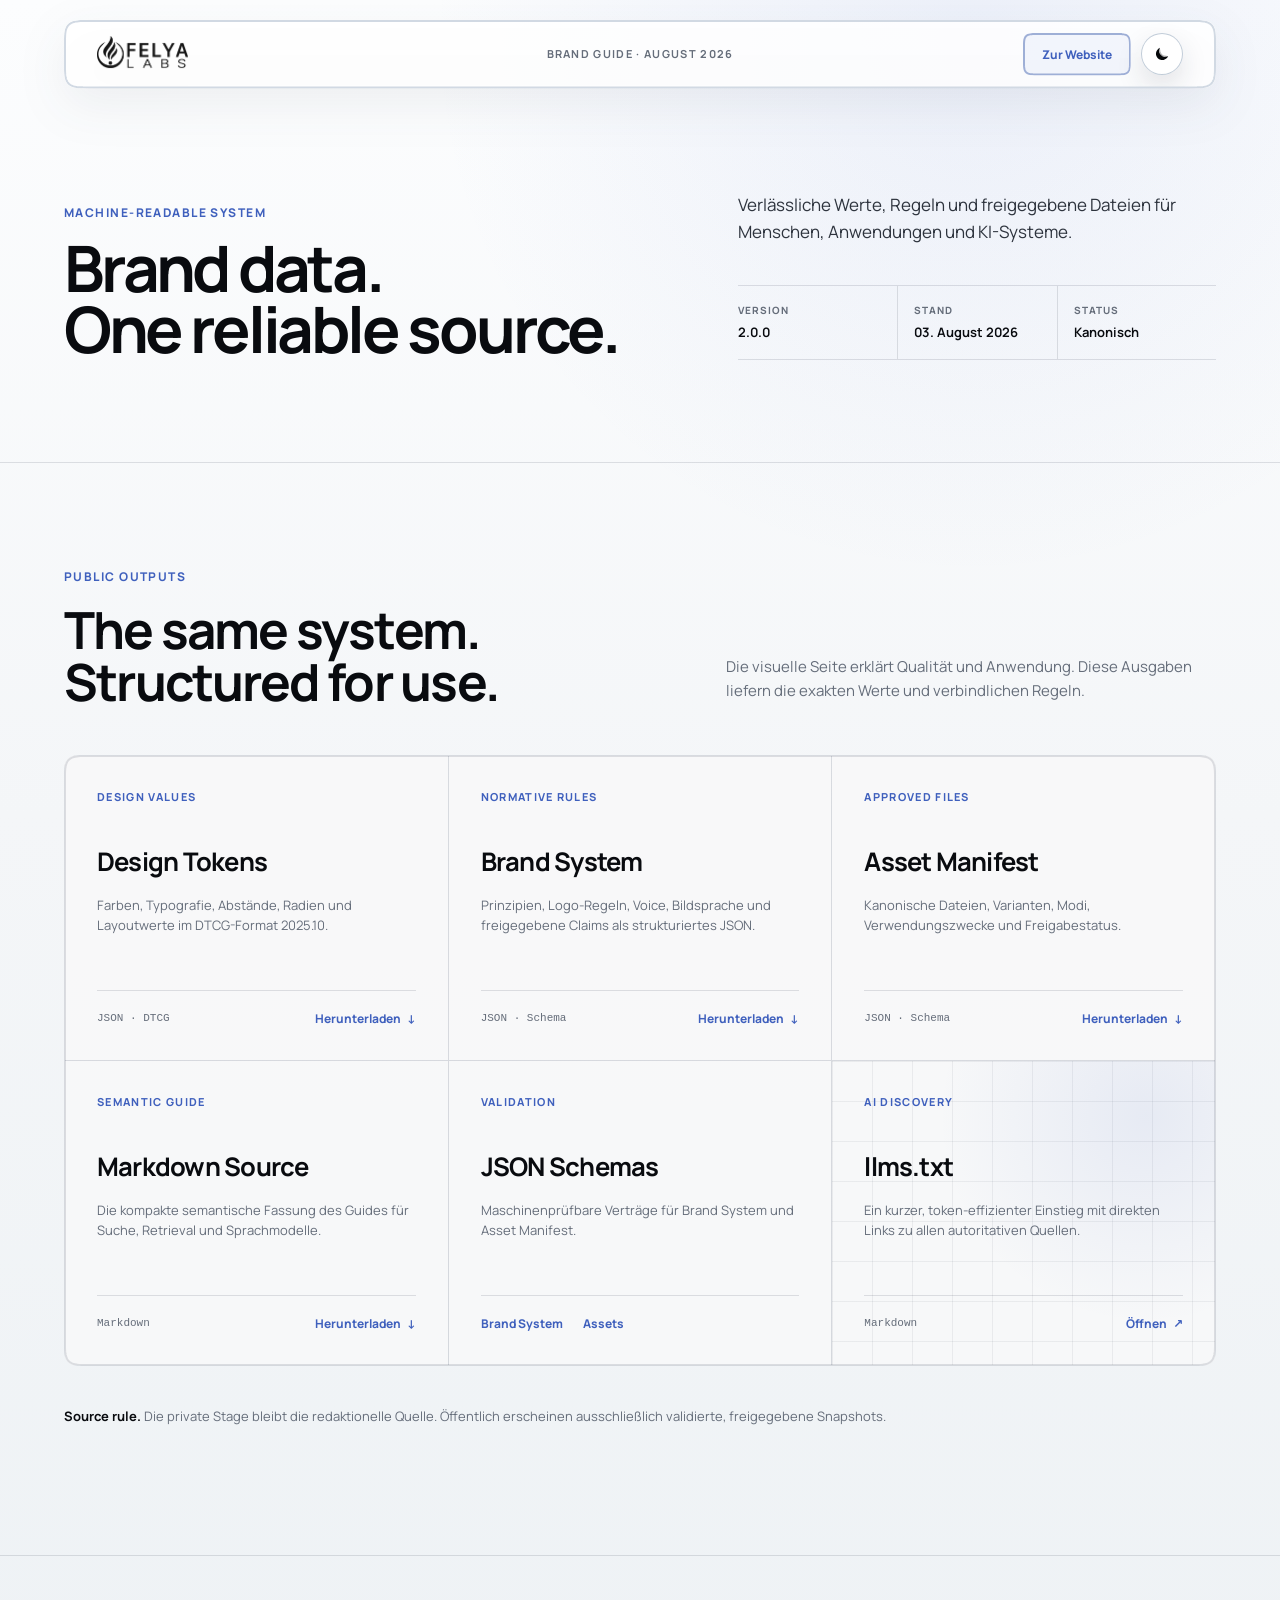
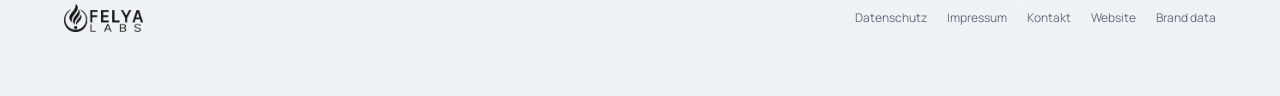
==== commit 96ec0c9b: "Publish Brand Guide snapshot 529b4e5b055a" ====
--- a/brand-data/index.html
+++ b/brand-data/index.html
@@ -1 +1 @@
-<!DOCTYPE html><html lang="de" data-theme="light"><head><meta charset="utf-8"><meta name="viewport" content="width=device-width, initial-scale=1"><meta name="color-scheme" content="light dark"><script src="/assets/js/theme-init.js"></script><meta name="description" content="Machine-readable design values, brand rules, approved assets and schemas."><meta name="robots" content="noindex, nofollow, noarchive"><meta property="og:type" content="website"><meta property="og:site_name" content="FELYA LABS Brand Guide"><meta property="og:title" content="FELYA LABS Brand Guide"><meta property="og:description" content="Machine-readable design values, brand rules, approved assets and schemas."><meta property="og:url" content="https://brand.felyalabs.com/brand-data/"><meta property="og:image" content="https://brand.felyalabs.com/assets/social/felya-labs-brand-guide-social-preview-1200x630.jpg"><meta property="og:image:type" content="image/jpeg"><meta property="og:image:width" content="1200"><meta property="og:image:height" content="630"><meta property="og:image:alt" content="FELYA LABS Brand Guide with the claim Every expression. One identity."><meta name="twitter:card" content="summary_large_image"><meta name="twitter:title" content="FELYA LABS Brand Guide"><meta name="twitter:description" content="Machine-readable design values, brand rules, approved assets and schemas."><meta name="twitter:image" content="https://brand.felyalabs.com/assets/social/felya-labs-brand-guide-social-preview-1200x630.jpg"><meta name="twitter:image:alt" content="FELYA LABS Brand Guide with the claim Every expression. One identity."><meta name="theme-color" media="(prefers-color-scheme: light)" content="#f4f6f8"><meta name="theme-color" media="(prefers-color-scheme: dark)" content="#000000"><link rel="canonical" href="https://brand.felyalabs.com/brand-data/"><link rel="icon" href="/favicon.ico?v=brand-guide-dark" sizes="any"><link rel="icon" type="image/png" sizes="32x32" href="/assets/favicon/favicon-32x32.png?v=brand-guide-dark"><link rel="icon" type="image/png" sizes="16x16" href="/assets/favicon/favicon-16x16.png?v=brand-guide-dark"><link rel="apple-touch-icon" sizes="180x180" href="/assets/favicon/apple-touch-icon.png?v=brand-guide-dark"><link rel="manifest" href="/assets/favicon/site.webmanifest?v=brand-guide-dark"><title>FELYA LABS Brand Data</title><link rel="stylesheet" href="/_astro/BrandGuideFooter.q8yP_rmt.css"></head><body><a class="skip-link" href="#brand-data-main">Zu den Brand-Daten springen</a><header class="topbar shell"><a class="topbar-logo" href="/" aria-label="FELYA LABS Brand Guide, zum Anfang"><img src="/assets/brand/felya-labs-wordmark-white.webp" alt="FELYA LABS"></a><p class="topbar-meta">Brand Guide · August 2026</p><div class="topbar-actions"><a class="topbar-site-link" href="https://felyalabs.com" target="_blank" rel="noopener noreferrer" aria-label="FELYA LABS Website in neuem Tab öffnen">Zur Website</a><button type="button" data-theme-toggle class="theme-toggle" aria-label="Zum dunklen Farbschema wechseln" aria-pressed="false"><span class="theme-toggle__icon theme-toggle__icon--sun" aria-hidden="true"><svg focusable="false" width="18" height="18" viewBox="0 0 24 24" fill="none" stroke="currentColor" stroke-width="1.65" stroke-linecap="round" stroke-linejoin="round"><circle cx="12" cy="12" r="3.7"></circle><g opacity="0.82"><path d="M12 2.25v1.9"></path><path d="M12 19.85v1.9"></path><path d="m5.1 5.1 1.34 1.34"></path><path d="m17.56 17.56 1.34 1.34"></path><path d="M2.25 12h1.9"></path><path d="M19.85 12h1.9"></path><path d="m6.44 17.56-1.34 1.34"></path><path d="m18.9 5.1-1.34 1.34"></path></g></svg></span><span class="theme-toggle__icon theme-toggle__icon--moon" aria-hidden="true"><svg focusable="false" width="18" height="18" viewBox="0 0 24 24" fill="none"><path d="M20.2 14.65A7.9 7.9 0 0 1 9.35 3.8a8.4 8.4 0 1 0 10.85 10.85Z" fill="currentColor"></path><path d="M17.8 15.2A8.4 8.4 0 0 1 8.8 6.2" stroke="currentColor" stroke-width="1.5" stroke-linecap="round" opacity="0.34"></path></svg></span></button><script type="module">var e=Array.from(document.querySelectorAll(`[data-theme-toggle]`)),t=(t,n=!0)=>{let r=t===`dark`?`light`:`dark`;if(document.documentElement.dataset.theme=t,document.documentElement.style.colorScheme=t,n){document.documentElement.dataset.themeSource=`user`;try{window.localStorage.setItem(`felya-labs-theme`,t)}catch{}}e.forEach(e=>{e.dataset.themeNext=r,e.setAttribute(`aria-pressed`,String(t===`light`)),e.setAttribute(`aria-label`,r===`light`?`Zum hellen Farbschema wechseln`:`Zum dunklen Farbschema wechseln`)}),document.dispatchEvent(new CustomEvent(`felya:themechange`,{detail:{theme:t,userInitiated:n}}))};t(document.documentElement.dataset.theme===`dark`?`dark`:`light`,!1),e.forEach(e=>{e.addEventListener(`click`,()=>{t(e.dataset.themeNext===`light`?`light`:`dark`)})});</script></div></header><main class="brand-data-page" id="brand-data-main"><section class="brand-data-hero"><div class="shell brand-data-hero__inner"><div><p class="eyebrow">Machine-readable system</p><h1><span class="headline-line">Brand data.</span><span class="headline-line">One reliable source.</span></h1></div><div class="brand-data-hero__copy"><p>Verlässliche Werte, Regeln und freigegebene Dateien für Menschen, Anwendungen und KI-Systeme.</p><dl><div><dt>Version</dt><dd>2.0.0</dd></div><div><dt>Stand</dt><dd>03. August 2026</dd></div><div><dt>Status</dt><dd>Kanonisch</dd></div></dl></div></div></section><section class="brand-data-resources" aria-labelledby="brand-data-resources-title"><div class="shell"><div class="brand-data-heading"><div><p class="eyebrow">Public outputs</p><h2 id="brand-data-resources-title">The same system. Structured for use.</h2></div><p>Die visuelle Seite erklärt Qualität und Anwendung. Diese Ausgaben liefern die exakten Werte und verbindlichen Regeln.</p></div><div class="brand-data-grid"><article class="brand-data-card"><p class="eyebrow">Design values</p><h3>Design Tokens</h3><p>Farben, Typografie, Abstände, Radien und Layoutwerte im DTCG-Format 2025.10.</p><footer><code>JSON · DTCG</code><a href="/brand-data/tokens.json" download>Herunterladen <span aria-hidden="true">↓</span></a></footer></article><article class="brand-data-card"><p class="eyebrow">Normative rules</p><h3>Brand System</h3><p>Prinzipien, Logo-Regeln, Voice, Bildsprache und freigegebene Claims als strukturiertes JSON.</p><footer><code>JSON · Schema</code><a href="/brand-data/brand-system.json" download>Herunterladen <span aria-hidden="true">↓</span></a></footer></article><article class="brand-data-card"><p class="eyebrow">Approved files</p><h3>Asset Manifest</h3><p>Kanonische Dateien, Varianten, Modi, Verwendungszwecke und Freigabestatus.</p><footer><code>JSON · Schema</code><a href="/brand-data/assets.json" download>Herunterladen <span aria-hidden="true">↓</span></a></footer></article><article class="brand-data-card"><p class="eyebrow">Semantic guide</p><h3>Markdown Source</h3><p>Die kompakte semantische Fassung des Guides für Suche, Retrieval und Sprachmodelle.</p><footer><code>Markdown</code><a href="/brand-data/guide.md" download>Herunterladen <span aria-hidden="true">↓</span></a></footer></article><article class="brand-data-card"><p class="eyebrow">Validation</p><h3>JSON Schemas</h3><p>Maschinenprüfbare Verträge für Brand System und Asset Manifest.</p><footer class="brand-data-card__links"><a href="/brand-data/schemas/brand-system.schema.json">Brand System</a><a href="/brand-data/schemas/assets.schema.json">Assets</a></footer></article><article class="brand-data-card brand-data-card--discovery"><p class="eyebrow">AI discovery</p><h3>llms.txt</h3><p>Ein kurzer, token-effizienter Einstieg mit direkten Links zu allen autoritativen Quellen.</p><footer><code>Markdown</code><a href="/llms.txt">Öffnen <span aria-hidden="true">↗</span></a></footer></article></div><p class="brand-data-note"><strong>Source rule.</strong> Die private Stage bleibt die redaktionelle Quelle. Öffentlich erscheinen ausschließlich validierte, freigegebene Snapshots.</p></div></section></main><footer class="footer" id="brand-footer"><div class="footer-inner shell"><a class="footer-brand" href="https://www.felyalabs.com/" aria-label="Zur FELYA LABS Website"><img src="/assets/brand/felya-labs-wordmark-white.webp" alt="FELYA LABS"></a><nav class="footer-links" aria-label="FELYA LABS und rechtliche Informationen"><a href="https://www.felyalabs.com/privacy/">Datenschutz</a><a href="https://www.felyalabs.com/impressum/">Impressum</a><a href="https://www.felyalabs.com/">Website</a><a href="/brand-data/">Brand data</a></nav></div></footer></body></html>+<!DOCTYPE html><html lang="de" data-theme="light"><head><meta charset="utf-8"><meta name="viewport" content="width=device-width, initial-scale=1"><meta name="color-scheme" content="light dark"><script src="/assets/js/theme-init.js"></script><meta name="description" content="Machine-readable design values, brand rules, approved assets and schemas."><meta name="robots" content="noindex, nofollow, noarchive"><meta property="og:type" content="website"><meta property="og:locale" content="de_DE"><meta property="og:site_name" content="FELYA Brand Guide"><meta property="og:title" content="FELYA Brand Guide"><meta property="og:description" content="Machine-readable design values, brand rules, approved assets and schemas."><meta property="og:url" content="https://brand.felya.com/brand-data/"><meta property="og:image" content="https://brand.felya.com/assets/social/felya-labs-brand-guide-social-preview-1200x630.jpg"><meta property="og:image:type" content="image/jpeg"><meta property="og:image:width" content="1200"><meta property="og:image:height" content="630"><meta property="og:image:alt" content="FELYA Brand Guide with the claim Every expression. One identity."><meta name="twitter:card" content="summary_large_image"><meta name="twitter:title" content="FELYA Brand Guide"><meta name="twitter:description" content="Machine-readable design values, brand rules, approved assets and schemas."><meta name="twitter:image" content="https://brand.felya.com/assets/social/felya-labs-brand-guide-social-preview-1200x630.jpg"><meta name="twitter:image:alt" content="FELYA Brand Guide with the claim Every expression. One identity."><meta name="theme-color" media="(prefers-color-scheme: light)" content="#f4f6f8"><meta name="theme-color" media="(prefers-color-scheme: dark)" content="#000000"><link rel="canonical" href="https://brand.felya.com/brand-data/"><link rel="icon" href="/favicon.ico?v=brand-guide-dark" sizes="any"><link rel="icon" type="image/png" sizes="32x32" href="/assets/favicon/favicon-32x32.png?v=brand-guide-dark"><link rel="icon" type="image/png" sizes="16x16" href="/assets/favicon/favicon-16x16.png?v=brand-guide-dark"><link rel="apple-touch-icon" sizes="180x180" href="/assets/favicon/apple-touch-icon.png?v=brand-guide-dark"><link rel="manifest" href="/assets/favicon/site.webmanifest?v=brand-guide-dark"><title>FELYA Brand Data</title><link rel="stylesheet" href="/_astro/BrandGuideFooter.DNkQNylN.css"></head><body><a class="skip-link" href="#brand-data-main">Zu den Brand-Daten springen</a><header class="topbar shell"><div class="topbar-surface" data-continuous-corner="large" data-continuous-border><a class="topbar-logo" href="/" aria-label="FELYA Brand Guide, zum Anfang"><img src="/assets/brand/felya-labs-wordmark-white.webp" alt="FELYA"></a><p class="topbar-meta">Brand Guide · August 2026</p><div class="topbar-actions"><a class="topbar-site-link" data-continuous-corner="medium" data-continuous-border href="https://felya.com/" target="_blank" rel="noopener noreferrer" aria-label="FELYA Website in neuem Tab öffnen">Zur Website</a><button type="button" data-theme-toggle class="theme-toggle" aria-label="Zum dunklen Farbschema wechseln" aria-pressed="false"><span class="theme-toggle__icon theme-toggle__icon--sun" aria-hidden="true"><svg focusable="false" width="18" height="18" viewBox="0 0 24 24" fill="none" stroke="currentColor" stroke-width="1.65" stroke-linecap="round" stroke-linejoin="round"><circle cx="12" cy="12" r="3.7"></circle><g opacity="0.82"><path d="M12 2.25v1.9"></path><path d="M12 19.85v1.9"></path><path d="m5.1 5.1 1.34 1.34"></path><path d="m17.56 17.56 1.34 1.34"></path><path d="M2.25 12h1.9"></path><path d="M19.85 12h1.9"></path><path d="m6.44 17.56-1.34 1.34"></path><path d="m18.9 5.1-1.34 1.34"></path></g></svg></span><span class="theme-toggle__icon theme-toggle__icon--moon" aria-hidden="true"><svg focusable="false" width="18" height="18" viewBox="0 0 24 24" fill="none"><path d="M20.2 14.65A7.9 7.9 0 0 1 9.35 3.8a8.4 8.4 0 1 0 10.85 10.85Z" fill="currentColor"></path><path d="M17.8 15.2A8.4 8.4 0 0 1 8.8 6.2" stroke="currentColor" stroke-width="1.5" stroke-linecap="round" opacity="0.34"></path></svg></span></button><script type="module">var e=Array.from(document.querySelectorAll(`[data-theme-toggle]`)),t=(t,n=!0)=>{let r=t===`dark`?`light`:`dark`;if(document.documentElement.dataset.theme=t,document.documentElement.style.colorScheme=t,n){document.documentElement.dataset.themeSource=`user`;try{window.localStorage.setItem(`felya-theme`,t)}catch{}}e.forEach(e=>{e.dataset.themeNext=r,e.setAttribute(`aria-pressed`,String(t===`light`)),e.setAttribute(`aria-label`,r===`light`?`Zum hellen Farbschema wechseln`:`Zum dunklen Farbschema wechseln`)}),document.dispatchEvent(new CustomEvent(`felya:themechange`,{detail:{theme:t,userInitiated:n}}))};t(document.documentElement.dataset.theme===`dark`?`dark`:`light`,!1),e.forEach(e=>{e.addEventListener(`click`,()=>{t(e.dataset.themeNext===`light`?`light`:`dark`)})});</script></div></div></header><main class="brand-data-page" id="brand-data-main"><section class="brand-data-hero"><div class="shell brand-data-hero__inner"><div><p class="eyebrow">Machine-readable system</p><h1><span class="headline-line">Brand data.</span><span class="headline-line">One reliable source.</span></h1></div><div class="brand-data-hero__copy"><p>Verlässliche Werte, Regeln und freigegebene Dateien für Menschen, Anwendungen und KI-Systeme.</p><dl><div><dt>Version</dt><dd>2.0.0</dd></div><div><dt>Stand</dt><dd>03. August 2026</dd></div><div><dt>Status</dt><dd>Kanonisch</dd></div></dl></div></div></section><section class="brand-data-resources" aria-labelledby="brand-data-resources-title"><div class="shell"><div class="brand-data-heading"><div><p class="eyebrow">Public outputs</p><h2 id="brand-data-resources-title">The same system. Structured for use.</h2></div><p>Die visuelle Seite erklärt Qualität und Anwendung. Diese Ausgaben liefern die exakten Werte und verbindlichen Regeln.</p></div><div class="brand-data-grid" data-continuous-corner="large" data-continuous-border><article class="brand-data-card"><p class="eyebrow">Design values</p><h3>Design Tokens</h3><p>Farben, Typografie, Abstände, Radien und Layoutwerte im DTCG-Format 2025.10.</p><footer><code>JSON · DTCG</code><a href="/brand-data/tokens.json" download>Herunterladen <span aria-hidden="true">↓</span></a></footer></article><article class="brand-data-card"><p class="eyebrow">Normative rules</p><h3>Brand System</h3><p>Prinzipien, Logo-Regeln, Voice, Bildsprache und freigegebene Claims als strukturiertes JSON.</p><footer><code>JSON · Schema</code><a href="/brand-data/brand-system.json" download>Herunterladen <span aria-hidden="true">↓</span></a></footer></article><article class="brand-data-card"><p class="eyebrow">Approved files</p><h3>Asset Manifest</h3><p>Kanonische Dateien, Varianten, Modi, Verwendungszwecke und Freigabestatus.</p><footer><code>JSON · Schema</code><a href="/brand-data/assets.json" download>Herunterladen <span aria-hidden="true">↓</span></a></footer></article><article class="brand-data-card"><p class="eyebrow">Semantic guide</p><h3>Markdown Source</h3><p>Die kompakte semantische Fassung des Guides für Suche, Retrieval und Sprachmodelle.</p><footer><code>Markdown</code><a href="/brand-data/guide.md" download>Herunterladen <span aria-hidden="true">↓</span></a></footer></article><article class="brand-data-card"><p class="eyebrow">Validation</p><h3>JSON Schemas</h3><p>Maschinenprüfbare Verträge für Brand System und Asset Manifest.</p><footer class="brand-data-card__links"><a href="/brand-data/schemas/brand-system.schema.json">Brand System</a><a href="/brand-data/schemas/assets.schema.json">Assets</a></footer></article><article class="brand-data-card brand-data-card--discovery"><p class="eyebrow">AI discovery</p><h3>llms.txt</h3><p>Ein kurzer, token-effizienter Einstieg mit direkten Links zu allen autoritativen Quellen.</p><footer><code>Markdown</code><a href="/llms.txt">Öffnen <span aria-hidden="true">↗</span></a></footer></article></div><p class="brand-data-note"><strong>Source rule.</strong> Die private Stage bleibt die redaktionelle Quelle. Öffentlich erscheinen ausschließlich validierte, freigegebene Snapshots.</p></div></section></main><footer class="footer" id="brand-footer"><div class="footer-inner shell"><a class="footer-brand" href="https://felya.com/" aria-label="Zur FELYA Website"><img src="/assets/brand/felya-labs-wordmark-white.webp" alt="FELYA"></a><nav class="footer-links" aria-label="FELYA und rechtliche Informationen"><a href="https://felya.com/privacy/">Datenschutz</a><a href="https://felya.com/impressum/">Impressum</a><a href="mailto:info@felya.com">Kontakt</a><a href="https://felya.com/">Website</a><a href="/brand-data/">Brand data</a></nav></div></footer><script type="module">var e=Object.freeze({small:8,medium:14,large:24,surface:32}),t=e=>Math.round(e*1e3)/1e3,n=t=>{if(typeof t==`number`)return t;if(typeof t==`string`&&t in e)return e[t];let n=Number.parseFloat(t);return Number.isFinite(n)?n:e.large},r=(e,n,r,i)=>{let a=Math.cos(i),o=Math.sin(i),s=2/4,c=e+r*Math.sign(a)*Math.abs(a)**s,l=n+r*Math.sign(o)*Math.abs(o)**s;return[t(c),t(l)]};function i(e,i,a,{inset:o=0,samplesPerCorner:s=24}={}){let c=Math.max(0,Number(e)||0),l=Math.max(0,Number(i)||0),u=Math.max(0,Math.min(Number(o)||0,c/2,l/2)),d=u,f=u,p=Math.max(d,c-u),m=Math.max(f,l-u),h=p-d,g=m-f,_=Math.max(0,n(a)),v=Math.max(0,Math.min(_-u,h/2,g/2)),y=Math.max(4,Math.round(s)),b=[],x=(e,t,n)=>{for(let i=0;i<=y;i+=1){let a=r(e,t,v,n+Math.PI/2*(i/y)),o=b.at(-1);(!o||o[0]!==a[0]||o[1]!==a[1])&&b.push(a)}};v===0?b.push([d,f],[p,f],[p,m],[d,m]):(x(p-v,f+v,-Math.PI/2),x(p-v,m-v,0),x(d+v,m-v,Math.PI/2),x(d+v,f+v,Math.PI));let S=`polygon(${b.map(([e,t])=>`${e}px ${t}px`).join(`,`)})`,C=`${b.map(([e,t],n)=>`${n===0?`M`:`L`}${e} ${t}`).join(``)}Z`;return{width:c,height:l,radius:t(v),points:b,polygon:S,path:C}}var a=e=>{let t=e.querySelector(`:scope > [data-continuous-outline]`);if(t)return t;t=document.createElementNS(`http://www.w3.org/2000/svg`,`svg`),t.setAttribute(`aria-hidden`,`true`),t.setAttribute(`focusable`,`false`),t.setAttribute(`preserveAspectRatio`,`none`),t.dataset.continuousOutline=``;let n=document.createElementNS(`http://www.w3.org/2000/svg`,`path`);return n.dataset.continuousOutlinePath=``,t.append(n),e.append(t),t},o=new WeakMap,s=e=>{let{width:n,height:r}=e.getBoundingClientRect();if(n<=0||r<=0)return;let s=getComputedStyle(e),c=Number.parseFloat(s.getPropertyValue(`--continuous-corner-radius`)),l=Number.isFinite(c)?c:e.dataset.continuousCorner||`large`,u=`${t(n)}:${t(r)}:${l}`;if(o.get(e)===u)return;o.set(e,u);let d=i(n,r,l);if(e.style.clipPath=d.polygon,e.style.webkitClipPath=d.polygon,e.dataset.continuousReady=``,!e.hasAttribute(`data-continuous-border`))return;let f=Number.parseFloat(s.getPropertyValue(`--continuous-border-width`)),p=Number.isFinite(f)?Math.max(0,f):1,m=a(e),h=m.querySelector(`[data-continuous-outline-path]`);m.setAttribute(`viewBox`,`0 0 ${t(n)} ${t(r)}`),h?.setAttribute(`d`,d.path),h?.setAttribute(`stroke-width`,String(p*2))};function c(e=document){let t=Array.from(e.querySelectorAll(`[data-continuous-corner]`));if(!t.length)return()=>{};let n=new Set(t),r=0,i=()=>{r=0,n.forEach(s),n.clear()},a=e=>{n.add(e),r||=requestAnimationFrame(i)};t.forEach(s);let o=()=>t.forEach(a);if(window.addEventListener(`resize`,o,{passive:!0}),window.addEventListener(`orientationchange`,o,{passive:!0}),`ResizeObserver`in globalThis){let e=new ResizeObserver(e=>e.forEach(e=>a(e.target)));return t.forEach(t=>e.observe(t)),()=>{e.disconnect(),window.removeEventListener(`resize`,o),window.removeEventListener(`orientationchange`,o),r&&cancelAnimationFrame(r)}}return()=>{window.removeEventListener(`resize`,o),window.removeEventListener(`orientationchange`,o),r&&cancelAnimationFrame(r)}}c();</script></body></html>
--- a/_astro/BrandGuideFooter.DNkQNylN.css
+++ b/_astro/BrandGuideFooter.DNkQNylN.css
@@ -0,0 +1 @@
+@font-face{font-family:Manrope;src:url(/assets/fonts/manrope-variable.ttf)format("truetype");font-weight:400 800;font-display:swap}:root{color-scheme:light;--blue:#4f70cf;--blue-strong:#3f60bd;--gold:#a97825;--ink:#090b0f;--soft:#2d333d;--muted:#656d7a;--hero-secondary:#686e78;--page:#f4f6f8;--page-start:#fcfdfe;--page-end:#eef2f5;--line:#0f172a1f;--surface:#ffffffc7;--surface-solid:#ffffffd1;--surface-elevated:#ffffffdb;--surface-border:#cbd4e0e0;--surface-shadow:#202d4014;--ambient-glow:#4f70cf17;--hero-glow:#4f70cf29;--hero-panel-start:#fff;--hero-panel-end:#e9eef5;--hero-panel-ink:#090b0f;--hero-panel-soft:#3f4651;--hero-panel-secondary:#686e78;--hero-panel-border:#cbd4e0eb;--hero-panel-divider:#3d4b671f;--hero-grid-minor:#3d4b670e;--hero-grid-major:#3d4b671b;--hero-panel-shadow:#202d401f;--subtle-fill:#0f172a06;--accent-fill:#4f70cf0e;--preview-fill:#4f70cf09;--preview-line:#0f172a0f;--chip-border:#0f172a33;--inverse-bg:#090b0f;--inverse-text:#fff;--content-max:104rem;--chapter-space:clamp(8rem, 9vw, 10rem);--chapter-intro-space:clamp(3.75rem, 4.25vw, 4.75rem);--content-group-space:clamp(3.5rem, 4.25vw, 4.75rem)}html[data-theme=dark]{color-scheme:dark;--blue:#6785df;--blue-strong:#7895ec;--gold:#deb45f;--ink:#fff;--soft:#d1d5db;--muted:#8c939f;--hero-secondary:#a2a6ae;--page:#080a0e;--page-start:#0c0f14;--page-end:#050609;--line:#ffffff1f;--surface:#14171c;--surface-solid:#181b21;--surface-elevated:#14171ce6;--surface-border:#ffffff29;--surface-shadow:#00000057;--ambient-glow:transparent;--hero-glow:#6785df29;--hero-panel-start:#10141b;--hero-panel-end:#050609;--hero-panel-ink:#fff;--hero-panel-soft:#d1d5db;--hero-panel-secondary:#a2a6ae;--hero-panel-border:#ffffff1f;--hero-panel-divider:#ffffff17;--hero-grid-minor:#7895ec17;--hero-grid-major:#7895ec26;--hero-panel-shadow:#00000061;--subtle-fill:#ffffff09;--accent-fill:#7895ec14;--preview-fill:#7895ec0e;--preview-line:#ffffff14;--chip-border:#ffffff38;--inverse-bg:#fff;--inverse-text:#090b0f}*{box-sizing:border-box}html{scroll-padding-top:7rem}body{color:var(--ink);background:radial-gradient(circle at 76% 2%, var(--ambient-glow), transparent 34rem), linear-gradient(180deg, var(--page-start), var(--page) 48%, var(--page-end));margin:0;font-family:Manrope,system-ui,sans-serif;line-height:1.6;transition:color .22s,background-color .22s}html[data-theme=dark] body{background:radial-gradient(circle at 50% 0, #ffffff06, transparent 30rem), linear-gradient(180deg, var(--page-start), var(--page) 48%, var(--page-end))}img{max-width:100%;display:block}a{color:inherit}h1,h2,h3,p{margin-top:0}.skip-link{z-index:100;color:#fff;background:var(--blue-strong);border-radius:.5rem;padding:.625rem .875rem;text-decoration:none;position:fixed;top:.75rem;left:.75rem;transform:translateY(-160%)}.skip-link:focus{transform:translateY(0)}.shell{width:min(var(--content-max), calc(100% - 8rem));margin-inline:auto}[data-continuous-corner]{isolation:isolate;position:relative}[data-continuous-corner=small]{--continuous-corner-radius:8px;border-radius:8px}[data-continuous-corner=medium]{--continuous-corner-radius:14px;border-radius:14px}[data-continuous-corner=large]{--continuous-corner-radius:24px;border-radius:24px}[data-continuous-corner=surface]{--continuous-corner-radius:32px;border-radius:32px}[data-continuous-ready]{border-radius:0!important}[data-continuous-ready][data-continuous-border]{border-color:#0000!important}[data-continuous-outline]{z-index:50;pointer-events:none;width:100%;height:100%;display:block;position:absolute;inset:0;overflow:visible}[data-continuous-outline-path]{fill:none;stroke:var(--continuous-border-color,var(--line));vector-effect:non-scaling-stroke}.topbar{z-index:10;width:min(var(--content-max), calc(100% - 8rem));filter:drop-shadow(0 1rem 1.5rem var(--surface-shadow));margin-top:1.25rem;position:sticky;top:1.25rem}.topbar-surface{--continuous-border-color:var(--surface-border);border:1px solid var(--surface-border);background:var(--surface-elevated);backdrop-filter:blur(1.25rem)saturate(120%);justify-content:space-between;align-items:center;min-height:4.25rem;padding:.75rem 2rem;transition:border-color .22s,background-color .22s;display:flex}.topbar-logo{flex:none;display:block}.topbar-logo:focus-visible{outline:2px solid var(--blue);outline-offset:.375rem;border-radius:.25rem}.topbar-logo img{width:auto;height:2rem;transition:filter .22s,opacity .22s;transform:translateY(-.12rem)}html[data-theme=light] .topbar-logo img{filter:invert();opacity:.92}.topbar-meta{color:var(--muted);letter-spacing:.12em;text-transform:uppercase;margin:0;font-size:.6875rem;font-weight:700;position:absolute;left:50%;transform:translate(-50%)}.topbar-actions{align-items:center;gap:.625rem;display:flex}.topbar-site-link{--continuous-border-color:color-mix(in srgb, var(--blue-strong) 34%, var(--surface-border));border:1px solid var(--continuous-border-color);min-height:2.65rem;color:var(--blue-strong);background:var(--accent-fill);justify-content:center;align-items:center;padding:0 1.125rem;font-size:.75rem;font-weight:750;text-decoration:none;transition:transform .18s,color .18s,background-color .18s,box-shadow .18s;display:inline-flex}.topbar-site-link:hover{--continuous-border-color:var(--blue-strong);color:var(--ink);background:color-mix(in srgb, var(--accent-fill) 76%, var(--surface-solid));box-shadow:0 .625rem 1.4rem color-mix(in srgb, var(--blue-strong) 12%, transparent);transform:translateY(-1px)}.topbar-site-link:focus-visible{--continuous-border-color:var(--blue-strong);color:var(--ink);box-shadow:inset 0 0 0 2px var(--blue-strong);outline:none}.theme-toggle{border:1px solid var(--surface-border);color:#fff;cursor:pointer;background:#ffffff0f;border-radius:50%;flex:0 0 2.65rem;justify-content:center;align-items:center;width:2.65rem;min-width:2.65rem;height:2.65rem;padding:0;transition:transform .18s,background-color .18s,border-color .18s,color .18s,box-shadow .18s;display:inline-flex;box-shadow:inset 0 1px #ffffff14,0 .65rem 1.5rem #00000038}.theme-toggle:hover,.theme-toggle:focus-visible{color:#fff;background:#ffffff17;border-color:#fff3;outline:none;transform:translateY(-1px)}.theme-toggle__icon{border-radius:999px;justify-content:center;align-items:center;width:1.25rem;height:1.25rem;transition:opacity .18s,transform .18s,color .16s,filter .18s;display:inline-flex}.theme-toggle__icon--moon,html[data-theme=light] .theme-toggle__icon--sun{display:none}html[data-theme=light] .theme-toggle__icon--moon{display:inline-flex}html[data-theme=light] .theme-toggle{color:#05070a;background:#ffffffe0;border-color:#bec9d6f0;box-shadow:inset 0 1px #ffffffeb,0 .75rem 1.7rem #222d3a1f}html[data-theme=light] .theme-toggle:hover,html[data-theme=light] .theme-toggle:focus-visible{color:#05070a;background:#fff;border-color:#8e9aaad1;box-shadow:0 .9rem 1.9rem #222d3a29}@media (hover:hover) and (pointer:fine){.theme-toggle:hover .theme-toggle__icon--sun{color:#d9bd78;filter:drop-shadow(0 0 .3rem #d9bd7833)}html[data-theme=light] .theme-toggle:hover .theme-toggle__icon--moon{color:var(--blue);filter:drop-shadow(0 0 .4rem #4f70cf52)}}.theme-toggle:focus-visible .theme-toggle__icon--sun{color:#d9bd78;filter:drop-shadow(0 0 .3rem #d9bd7833)}html[data-theme=light] .theme-toggle:focus-visible .theme-toggle__icon--moon{color:var(--blue);filter:drop-shadow(0 0 .4rem #4f70cf52)}.hero{padding:clamp(4.5rem,6vw,6.5rem) 0 clamp(6.5rem,8vw,8.5rem)}.hero-frame{filter:drop-shadow(0 2rem 2.5rem var(--hero-panel-shadow))}.hero-inner{--continuous-border-color:var(--hero-panel-border);border:1px solid var(--hero-panel-border);min-height:clamp(36rem,43vw,41rem);color:var(--hero-panel-ink);background:linear-gradient(135deg, var(--hero-panel-start), var(--hero-panel-end));isolation:isolate;grid-template-columns:minmax(0,1.06fr) minmax(24rem,.94fr);display:grid;position:relative;overflow:hidden}.hero-copy{z-index:2;flex-direction:column;justify-content:center;padding:clamp(3.25rem,5vw,5.5rem);display:flex;position:relative}.hero-copy .eyebrow{color:var(--blue-strong)}.eyebrow{color:var(--blue-strong);letter-spacing:.12em;text-transform:uppercase;margin:0 0 1rem;font-size:.75rem;font-weight:750}h1{letter-spacing:-.05em;margin-bottom:1.75rem;font-size:clamp(3rem,5vw,4.75rem);font-weight:700;line-height:.95}.hero h1{font-size:clamp(3rem,4.25vw,4.35rem)}.headline-line{display:block}.hero-brand-claim__secondary{color:var(--hero-panel-secondary);margin-top:.08em}.hero p:not(.eyebrow){max-width:38rem;color:var(--hero-panel-soft);margin-bottom:0;font-size:1.125rem}.hero-product{z-index:1;border-left:1px solid var(--hero-panel-divider);background-image:linear-gradient(var(--hero-grid-major) 1px, transparent 1px), linear-gradient(90deg, var(--hero-grid-major) 1px, transparent 1px), linear-gradient(var(--hero-grid-minor) 1px, transparent 1px), linear-gradient(90deg, var(--hero-grid-minor) 1px, transparent 1px);isolation:isolate;background-position:-1px -1px;background-size:10rem 10rem,10rem 10rem,2.5rem 2.5rem,2.5rem 2.5rem;justify-content:center;align-items:center;min-width:0;padding:1.5rem;display:flex;position:relative;overflow:hidden}.hero-product:before,.hero-product:after{content:"";z-index:0;pointer-events:none;transform-origin:54% 54%;position:absolute}.hero-product:before{opacity:1;filter:blur(.7rem);will-change:opacity, transform;background:radial-gradient(72% 78% at 54% 53%,#4f70cf47 0%,#4f70cf1f 46%,#0000 80%);transition:opacity .48s cubic-bezier(.4,0,.2,1),transform .68s cubic-bezier(.16,1,.3,1);inset:5% -12% -6%;transform:scale(1.06)}.hero-product:after{opacity:0;filter:blur(1rem);background:radial-gradient(66% 72% at 54% 56%,#6785df47 0%,#6785df1f 44%,#0000 76%);inset:9% -5% -2%;transform:scale(.58)}html[data-theme=light] .hero-product:before{opacity:.76;filter:blur(1.15rem);background:radial-gradient(76% 82% at 54% 54%,#4f70cf1c 0%,#4f70cf0e 48%,#4f70cf05 66%,#0000 82%);inset:4% -8% -4%;transform:scale(.9)}html[data-theme=light] .hero-product:after{background:radial-gradient(68% 74% at 54% 56%,#4f70cf24 0%,#4f70cf0e 48%,#0000 78%)}.hero-product--theme-transition:after{animation:.82s cubic-bezier(.4,0,.2,1) both hero-theme-fog-pulse}.hero-product img{z-index:1;object-fit:contain;object-position:center;filter:drop-shadow(0 1.5rem 2.5rem #0003);width:min(108%,33rem);height:auto;max-height:calc(100% - 3rem);position:relative;transform:translate(-1%)}@keyframes hero-theme-fog-pulse{0%{opacity:0;transform:scale(.58)}24%{opacity:.72;transform:scale(.78)}64%{opacity:.34;transform:scale(1.06)}to{opacity:0;transform:scale(1.24)}}section{padding:var(--chapter-space) 0;border-top:1px solid var(--line);scroll-margin-top:7rem}.intro{margin-bottom:var(--chapter-intro-space);grid-template-columns:1.1fr .9fr;align-items:end;gap:4rem;display:grid}.type-intro-copy span{display:block}h2{letter-spacing:-.035em;max-width:51.25rem;margin-bottom:0;font-size:clamp(2.25rem,4.2vw,4rem);font-weight:700;line-height:1.02}.intro>p{max-width:36.25rem;color:var(--muted);margin-bottom:.25rem;font-size:1.0625rem}.section-note{max-width:57.5rem;color:var(--muted);margin:2rem 0 0;font-size:.875rem;line-height:1.65}.chapter-rule{border-top:1px solid var(--line);max-width:62rem;color:var(--muted);margin:2.5rem 0 0;padding-top:1.25rem;font-size:.8125rem;line-height:1.65}.chapter-rule strong{color:var(--ink);font-weight:700}.chapter-rule code{font-family:ui-monospace,SFMono-Regular,monospace;font-size:.9em}.rule-list{color:var(--muted);margin:0;padding-left:1.125rem}.rule-list li+li{margin-top:.625rem}.guide-index{padding-block:clamp(6rem,7vw,7.5rem)}.guide-index__inner{grid-template-columns:.7fr 1.3fr;align-items:start;gap:clamp(3rem,6vw,6rem);display:grid}.guide-index h2{font-size:clamp(1.75rem,3vw,2.625rem)}.guide-index__summary{max-width:23rem;color:var(--muted);margin:1.5rem 0 0;font-size:.875rem;line-height:1.65}.guide-index__contents{min-width:0}.guide-index nav{border-top:1px solid var(--line);grid-template-columns:repeat(2,minmax(0,1fr));display:grid}.guide-index a{border-bottom:1px solid var(--line);min-height:5.75rem;color:var(--ink);justify-content:space-between;align-items:center;gap:1.5rem;padding:1.25rem;text-decoration:none;transition:color .18s,background-color .18s,padding .18s;display:flex}.guide-index a:nth-child(odd){border-right:1px solid var(--line)}.guide-index a:last-child{border-right:0;grid-column:1/-1}.guide-index a span,.guide-index a strong,.guide-index a small{display:block}.guide-index a strong{margin-bottom:.25rem;font-size:.9375rem;font-weight:700}.guide-index a small{color:var(--muted);font-size:.75rem;line-height:1.45}.guide-index a i{color:var(--blue-strong);font-size:1.125rem;font-style:normal;transition:transform .18s}.guide-index a:hover{background:var(--accent-fill);padding-left:1.5rem}.guide-index a:hover i{transform:translate(.25rem)}.guide-index a:focus-visible{z-index:1;outline:2px solid var(--blue-strong);outline-offset:-2px;background:var(--accent-fill);position:relative}.principle-grid,.voice-rules,.editorial-rules,.governance-grid{gap:1rem;display:grid}.principle-list{border:1px solid var(--line);background:var(--line);border-radius:1.5rem;grid-template-columns:repeat(4,minmax(0,1fr));gap:1px;overflow:hidden}.principle{background:var(--surface);flex-direction:column;min-height:15rem;padding:1.75rem;display:flex}.principle b{color:var(--blue-strong);letter-spacing:.12em;text-transform:uppercase;margin-bottom:auto;font-size:.6875rem;font-weight:750}.principle h3{min-height:2.4em;margin:2.5rem 0 .625rem;font-size:1.25rem;line-height:1.2}.principle p{max-width:22rem;min-height:3.2em;color:var(--muted);margin-bottom:0;font-size:.8125rem;line-height:1.6}.logo-overview{grid-template-columns:2fr 1fr;gap:1.25rem;display:grid}.logo-stage{--continuous-border-color:transparent;background:#070707;border:1px solid #0000;border-radius:1.5rem;place-items:center;min-height:21rem;display:grid}html[data-theme=dark] .logo-stage{--continuous-border-color:#ffffff29;background:linear-gradient(145deg,#090a0d,#020203);border-color:#ffffff29;box-shadow:inset 0 1px #ffffff0e,0 1.5rem 4rem #0003}.logo-rules{border:1px solid var(--line);background:var(--surface);border-radius:1.5rem;padding:1.75rem}.logo-rules h3{margin-bottom:1rem;font-size:1.375rem}.clearspace{aspect-ratio:2.84;border:1px dashed #ffffff59;place-items:center;width:min(28.125rem,80%);display:grid;position:relative}.clearspace:after{content:"0.5 H Schutzraum";color:#ffffff9e;letter-spacing:.08em;font-size:.6875rem;position:absolute;bottom:-2rem}.clearspace img{width:72%}.symbol-story{border:1px solid var(--line);background:var(--line);border-radius:1.5rem;grid-template-columns:repeat(4,1fr);gap:1px;margin-top:2rem;display:grid;overflow:hidden}.symbol-story article{background:var(--surface-solid);text-align:center;grid-template-rows:auto 1fr auto auto;min-height:21.5rem;padding:1.75rem;display:grid}.symbol-story b,.symbol-story strong{display:block}.symbol-story b{color:var(--blue-strong);letter-spacing:.12em;text-transform:uppercase;font-size:.6875rem}.symbol-story strong{margin-bottom:.75rem;font-size:1.125rem;line-height:1.2}.symbol-story p{max-width:18.75rem;min-height:3.9rem;color:var(--muted);margin:0 auto;font-size:.8125rem;line-height:1.58}.logo-anatomy{aspect-ratio:865/1032;align-self:center;width:7.25rem;margin:2rem auto;position:relative}.logo-anatomy__layer{object-fit:contain;width:100%;height:100%;position:absolute;inset:0}.logo-anatomy__full{opacity:.18}html[data-theme=dark] .logo-anatomy__full{opacity:.42}.logo-anatomy__horizon{z-index:2;background:var(--gold);height:1px;position:absolute;top:19.1%;left:-10%;right:-10%;box-shadow:0 0 0 3px #c28f301a}.logo-anatomy__beyond{z-index:3;clip-path:inset(0 0 80.9%)}.theme-pair{grid-template-columns:repeat(2,minmax(0,1fr));gap:1.25rem;display:grid}.theme{border-radius:2rem;min-height:25rem;padding:2.375rem;overflow:hidden}.theme--light{--continuous-border-color:#dde3ea;color:#090b0f;background:linear-gradient(160deg,#fff,#eef2f5);border:1px solid #dde3ea}.theme--dark{--continuous-border-color:#222;color:#fff;background:#000;border:1px solid #222}html[data-theme=dark] .theme--dark{--continuous-border-color:#30343d;border-color:#30343d}.theme-logo{width:7.25rem;margin-bottom:3.75rem}.theme--light .theme-logo{filter:invert()}.theme h3{letter-spacing:-.04em;max-width:28rem;margin-bottom:1.125rem;font-size:clamp(2.375rem,4vw,3.625rem);line-height:.98}.theme h3 .headline-line{white-space:nowrap}.theme--light h3 span:last-child{color:#686e78}.theme--dark h3 span:last-child{color:#a2a6ae}.theme p{max-width:26.25rem;color:inherit;opacity:.72}.theme .eyebrow{opacity:1}.theme--light .eyebrow{color:#3f60bd}.theme--dark .eyebrow{color:#7895ec}.module-heading{grid-template-columns:1.1fr .9fr;align-items:end;gap:4rem;margin:clamp(5.5rem,6vw,6.5rem) 0 1.5rem;display:grid}.module-heading .eyebrow{margin-bottom:.625rem}.module-heading h3{letter-spacing:-.03em;margin:0;font-size:clamp(1.625rem,2.4vw,2.25rem);line-height:1.08}.module-heading>p{max-width:34rem;color:var(--muted);margin:0 0 .2rem;font-size:.8125rem}.system-note{border-top:1px solid var(--line);border-bottom:1px solid var(--line);background:0 0}.system-note--guide{margin-bottom:1.25rem}.system-note--fallback{margin-top:2rem}.system-note summary{cursor:pointer;justify-content:space-between;align-items:center;gap:2rem;min-height:4.25rem;padding:.875rem .25rem;list-style:none;display:flex}.system-note summary::-webkit-details-marker{display:none}.system-note summary span,.system-note summary b,.system-note summary strong{display:block}.system-note summary b{color:var(--muted);letter-spacing:.12em;text-transform:uppercase;margin-bottom:.2rem;font-size:.625rem;font-weight:750}.system-note--fallback summary b{color:var(--gold)}.system-note summary strong{color:var(--soft);font-size:.8125rem;font-weight:650}.system-note summary i{border:1px solid var(--line);width:1.75rem;height:1.75rem;color:var(--muted);border-radius:.625rem;flex:0 0 1.75rem;place-items:center;font-size:1rem;font-style:normal;transition:color .18s,transform .18s;display:grid}.system-note summary:hover i{color:var(--blue-strong)}.system-note[open] summary i{color:var(--blue-strong);transform:rotate(45deg)}.system-note summary:focus-visible{outline:2px solid var(--blue-strong);outline-offset:.25rem;border-radius:.5rem}.system-note__content{border-top:1px solid var(--line);background:var(--line);gap:1px;margin:0;display:grid}.system-note__content--four{grid-template-columns:repeat(4,minmax(0,1fr))}.system-note__content--three{grid-template-columns:repeat(3,minmax(0,1fr))}.system-note__content div{background:var(--surface);min-width:0;padding:1rem 1.25rem}.system-note__content dt{color:var(--ink);margin-bottom:.3rem;font-size:.75rem;font-weight:700}.system-note__content dd{color:var(--muted);margin:0;font-size:.6875rem;line-height:1.55}.system-note__content code{color:var(--blue-strong);font-family:ui-monospace,SFMono-Regular,monospace;font-size:.92em}.token-matrix{border:1px solid var(--line);background:var(--surface);border-radius:1.5rem;overflow:hidden}.token-matrix table{border-collapse:collapse;table-layout:fixed;width:100%}.token-cards{display:none}.token-matrix thead{border-bottom:1px solid var(--line)}.token-matrix thead th{color:var(--ink);background:var(--surface-solid);letter-spacing:.1em;text-align:left;text-transform:uppercase;padding:1.125rem 1.375rem;font-size:.75rem;font-weight:780}.token-matrix thead th+th{border-left:1px solid var(--line)}.token-matrix thead th:first-child{width:54%}.token-matrix th,.token-matrix td{vertical-align:middle}.token-group th{border-top:1px solid var(--line);border-bottom:1px solid var(--line);color:var(--muted);background:var(--subtle-fill);box-shadow:inset 3px 0 0 var(--blue-strong);letter-spacing:.12em;text-align:left;text-transform:uppercase;padding:.6875rem 1.375rem;font-size:.65625rem;font-weight:750}.token-row>th,.token-row>td{border-top:1px solid var(--line);text-align:left;padding:.75rem 1.375rem}.token-row>td{border-left:1px solid var(--line)}.token-row>th,.token-row>td{transition:background-color .16s}.token-row:hover>th,.token-row:hover>td{background:var(--subtle-fill)}.token-row>th strong,.token-row>th span,.token-row>th small{display:block}.token-row>th strong{margin-bottom:.125rem;font-size:.9375rem}.token-row>th span{max-width:40rem;color:var(--muted);font-size:.75rem;font-weight:400;line-height:1.5}.token-row>th small{border-left:2px solid var(--gold);max-width:42rem;color:var(--muted);margin-top:.5rem;padding-left:.625rem;font-size:.6875rem;font-weight:500;line-height:1.45}.token-row>th small b{color:var(--ink);font-weight:750}.token-value{align-items:center;gap:.625rem;display:inline-flex}.token-value i{border:1px solid var(--chip-border);background:var(--chip);border-radius:50%;flex:none;width:1.25rem;height:1.25rem;display:inline-block;position:relative;overflow:hidden}.token-value code{color:var(--soft);white-space:nowrap;font-family:ui-monospace,SFMono-Regular,monospace;font-size:.75rem}.token-copy{color:inherit;font:inherit;text-align:left;cursor:copy;background:0 0;border:0;border-radius:.55rem;margin:-.4rem;padding:.4rem;transition:background-color .16s,box-shadow .16s}.token-copy:hover{background:color-mix(in srgb, var(--blue-strong) 9%, transparent)}.token-copy:focus-visible{outline:2px solid var(--blue-strong);outline-offset:2px}.token-copy__text{align-items:center;display:grid;position:relative}.token-copy__text>*{grid-area:1/1;transition:opacity .14s,transform .14s,color .14s}.token-copy__feedback{color:var(--blue-strong);opacity:0;font-size:.75rem;font-weight:750;transform:translateY(.2rem)}.token-copy[data-copy-state=copied] code{opacity:0;transform:translateY(-.2rem)}.token-copy[data-copy-state=copied] .token-copy__feedback{opacity:1;transform:translateY(0)}.token-copy[data-copy-state=error]{box-shadow:inset 0 0 0 1px #a23b3b}.token-copy[data-copy-state=error] code{color:#a23b3b}.color-copy-toast{--continuous-border-color:color-mix(in srgb, var(--blue-strong) 24%, var(--line));z-index:100;border:1px solid var(--continuous-border-color);background:color-mix(in srgb, var(--surface) 92%, transparent);opacity:0;pointer-events:none;visibility:hidden;backdrop-filter:blur(1rem);border-radius:1rem;grid-template-columns:auto minmax(0,1fr);align-items:center;gap:.75rem;min-width:13.5rem;padding:.75rem .875rem;transition:opacity .18s,transform .22s,visibility 0s linear .22s;display:grid;position:fixed;bottom:clamp(1rem,2.5vw,2.5rem);right:clamp(1rem,2.5vw,2.5rem);transform:translateY(.75rem)scale(.98);box-shadow:0 .75rem 2.5rem #0f172a21}.color-copy-toast[data-visible=true]{opacity:1;visibility:visible;transition-delay:0s;transform:translate(0,0)scale(1)}.color-copy-toast__icon{color:#fff;background:var(--blue-strong);width:2rem;height:2rem;box-shadow:0 0 0 .25rem color-mix(in srgb, var(--blue-strong) 11%, transparent);border-radius:50%;place-items:center;font-size:.875rem;font-weight:800;display:grid}.color-copy-toast__message{gap:.125rem;min-width:0;display:grid}.color-copy-toast__message strong{color:var(--ink);font-size:.75rem;line-height:1.25}.color-copy-toast__message code{color:var(--muted);text-overflow:ellipsis;white-space:nowrap;font-family:ui-monospace,SFMono-Regular,monospace;font-size:.6875rem;line-height:1.3;overflow:hidden}.color-copy-toast[data-state=error]{border-color:#a23b3b4d}.color-copy-toast[data-state=error] .color-copy-toast__icon{background:#a23b3b;box-shadow:0 0 0 .25rem #a23b3b1a}.token-swatch--alpha{background-color:#d9dde4!important;background-image:linear-gradient(45deg,#fff 25%,#0000 25%),linear-gradient(-45deg,#fff 25%,#0000 25%),linear-gradient(45deg,#0000 75%,#fff 75%),linear-gradient(-45deg,#0000 75%,#fff 75%)!important;background-position:0 0,0 .25rem,.25rem -.25rem,-.25rem 0!important;background-size:.5rem .5rem!important}.token-swatch--alpha:after{content:"";background:var(--chip);position:absolute;inset:0}.typeface-card{border:1px solid var(--line);background:var(--line);border-radius:1.5rem;grid-template-columns:.85fr 1.35fr .7fr;gap:1px;display:grid;overflow:hidden}.typeface-identity,.typeface-meta,.typeface-links{background:var(--surface)}.typeface-identity{padding:2rem}.typeface-identity>span{color:var(--blue-strong);letter-spacing:.12em;text-transform:uppercase;margin-bottom:1.5rem;font-size:.6875rem;font-weight:750;display:block}.typeface-identity h3{letter-spacing:-.045em;margin-bottom:.375rem;font-size:clamp(2.5rem,3.8vw,3.5rem);line-height:.95}.typeface-identity p{color:var(--muted);margin-bottom:0;font-size:.8125rem}.typeface-meta{grid-template-columns:repeat(2,minmax(0,1fr));margin:0;display:grid}.typeface-meta div{border-bottom:1px solid var(--line);padding:1.5rem}.typeface-meta div:nth-child(odd){border-right:1px solid var(--line)}.typeface-meta div:nth-last-child(-n+2){border-bottom:0}.typeface-meta dt{color:var(--muted);letter-spacing:.08em;text-transform:uppercase;margin-bottom:.375rem;font-size:.6875rem;font-weight:700}.typeface-meta dd{margin:0;font-size:.875rem;font-weight:650}.typeface-links{flex-direction:column;justify-content:center;gap:.75rem;padding:1.5rem;display:flex}.typeface-links a{border-bottom:1px solid var(--line);color:var(--soft);justify-content:space-between;gap:1rem;padding-bottom:.625rem;font-size:.75rem;font-weight:650;text-decoration:none;display:flex}.typeface-links a:hover,.typeface-links a:focus-visible{color:var(--blue-strong)}.type-section-heading{margin:var(--content-group-space) 0 2rem;grid-template-columns:1.1fr .9fr;align-items:end;gap:4rem;display:grid}.type-section-heading .eyebrow{margin-bottom:.625rem}.type-section-heading h3{letter-spacing:-.03em;margin-bottom:0;font-size:clamp(1.75rem,3vw,2.625rem);line-height:1.05}.type-section-heading>p{max-width:36.25rem;color:var(--muted);margin:0 0 .25rem;font-size:.875rem}.type-system>.type-section-heading{margin-top:clamp(5.5rem,6.5vw,7rem)}.type-roles{border:1px solid var(--line);background:var(--line);border-radius:1.5rem;overflow:hidden}.type-role{background:var(--line);grid-template-columns:minmax(0,.92fr) minmax(30rem,1.08fr);gap:1px;display:grid}.type-role+.type-role{border-top:1px solid var(--line)}.type-role__sample,.type-role__details{background:var(--surface)}.type-role__sample{align-items:center;min-width:0;padding:1.75rem 2rem;display:flex}.type-role__details{padding:1.5rem 1.75rem}.type-role__details>strong{margin-bottom:.75rem;font-size:.9375rem;display:block}.type-role__metrics{border-top:1px solid var(--line);border-bottom:1px solid var(--line);grid-template-columns:repeat(4,minmax(0,1fr));gap:.75rem;margin:0 0 .875rem;padding:.875rem 0;display:grid}.type-role__metrics div{min-width:0}.type-role__metrics dt{color:var(--muted);letter-spacing:.08em;text-transform:uppercase;margin-bottom:.125rem;font-size:.5625rem;font-weight:750}.type-role__metrics dd{color:var(--blue-strong);margin:0;font-family:ui-monospace,SFMono-Regular,monospace;font-size:.6875rem;line-height:1.4}.type-role__details p{max-width:48rem;color:var(--muted);margin:0;font-size:.8125rem;line-height:1.55}.type-role--display .type-role__sample{letter-spacing:-.045em;font-size:clamp(2.5rem,4.5vw,4.5rem);font-weight:700;line-height:.96}.type-role--heading .type-role__sample{letter-spacing:-.035em;font-size:clamp(2.125rem,3.5vw,3.5rem);font-weight:700;line-height:1.02}.type-role--component .type-role__sample{letter-spacing:-.025em;font-size:clamp(1.5rem,2.4vw,2.25rem);font-weight:680;line-height:1.1}.type-role--lead .type-role__sample{color:var(--soft);font-size:1.1875rem;font-weight:440;line-height:1.62}.type-role--body .type-role__sample{color:var(--soft);font-size:1rem;font-weight:440;line-height:1.7}.type-role--supporting .type-role__sample{color:var(--muted);font-size:.8125rem;font-weight:450;line-height:1.55}.type-role--lead .type-role__sample span,.type-role--body .type-role__sample span,.type-role--supporting .type-role__sample span{max-width:68ch}.type-role--eyebrow .type-role__sample{color:var(--blue-strong);letter-spacing:.12em;text-transform:uppercase;font-size:.75rem;font-weight:750}.type-role--ui .type-role__sample span{min-height:2.75rem;color:var(--inverse-text);background:var(--inverse-bg);border-radius:.875rem;align-items:center;padding:.75rem 1.125rem;font-size:.9375rem;font-weight:680;line-height:1.2;display:inline-flex}.section-note code{font-family:ui-monospace,SFMono-Regular,monospace;font-size:.9em}.form-system{border-top:1px solid var(--line);margin-top:clamp(6rem,8vw,8rem);padding-top:clamp(5rem,6vw,6.5rem)}.form-system>.type-section-heading{margin-top:0}.corner-anatomy{border:1px solid var(--line);background:var(--surface);border-radius:1.5rem;grid-template-columns:minmax(20rem,.78fr) minmax(0,1.22fr);margin-top:2.5rem;display:grid;overflow:hidden}.corner-anatomy__copy{flex-direction:column;justify-content:center;padding:clamp(2rem,3.5vw,3.5rem);display:flex}.corner-anatomy__copy .eyebrow{margin-bottom:.75rem}.corner-anatomy__copy h4{letter-spacing:-.03em;max-width:27rem;margin:0 0 1rem;font-size:clamp(1.5rem,2.4vw,2.125rem);line-height:1.08}.corner-anatomy__copy>p:not(.eyebrow){max-width:34rem;color:var(--muted);margin:0 0 2rem;font-size:.875rem;line-height:1.7}.corner-anatomy__copy dl{border-top:1px solid var(--line);grid-template-columns:repeat(2,minmax(0,1fr));gap:1.25rem;margin:0;padding-top:1.5rem;display:grid}.corner-anatomy__copy dt{color:var(--ink);margin-bottom:.375rem;font-size:.75rem;font-weight:700}.corner-anatomy__copy dd{color:var(--muted);margin:0;font-size:.6875rem;line-height:1.55}.corner-anatomy__comparison{border-left:1px solid var(--line);background:var(--line);grid-template-columns:repeat(2,minmax(0,1fr));gap:1px;min-width:0;display:grid}.corner-diagram{background:var(--surface-solid);grid-template-rows:1fr auto;min-width:0;margin:0;display:grid}.corner-diagram svg{width:100%;height:clamp(14rem,17vw,16rem);color:var(--muted);display:block}.corner-diagram__grid{fill:none;stroke:var(--ink);stroke-opacity:.055;stroke-width:1px}.corner-diagram__grid-fill{opacity:.82}.corner-diagram__profile,.corner-diagram__tangent,.corner-diagram__axis,.corner-diagram__curvature{fill:none;vector-effect:non-scaling-stroke}.corner-diagram__profile{stroke:currentColor;stroke-width:3px;stroke-linecap:round;stroke-linejoin:round}.corner-diagram__tangent{stroke:var(--gold);stroke-width:1.5px;stroke-dasharray:5 5;opacity:.78}.corner-diagram__tangent--extended{stroke-width:1.75px;stroke-dasharray:7 6;opacity:.92}.corner-diagram__join{fill:var(--gold);stroke:var(--surface-solid);stroke-width:2px;vector-effect:non-scaling-stroke}.corner-diagram__axis{stroke:var(--line);stroke-width:1px}.corner-diagram__curvature{stroke:currentColor;stroke-width:2px;stroke-linecap:round;stroke-linejoin:round}.corner-diagram__symbol{fill:var(--muted);font-family:ui-monospace,SFMono-Regular,monospace;font-size:13px}.corner-diagram--continuous{color:var(--blue-strong)}.corner-diagram--continuous .corner-diagram__join{fill:var(--blue-strong)}.corner-diagram figcaption{border-top:1px solid var(--line);gap:.375rem;min-height:7rem;padding:1.125rem 1.5rem 1.375rem;display:grid}.corner-diagram figcaption b{color:var(--ink);justify-content:space-between;align-items:center;gap:.75rem;font-size:.875rem;display:flex}.corner-diagram figcaption span{color:var(--muted);font-size:.6875rem;line-height:1.55}.corner-diagram__status{border:1px solid var(--line);letter-spacing:.09em;text-transform:uppercase;border-radius:.5rem;flex:none;padding:.3rem .5rem;font-size:.5625rem;font-style:normal;font-weight:780;line-height:1}.corner-diagram__status--avoid{color:var(--muted);background:var(--surface)}.corner-diagram__status--standard{border-color:color-mix(in srgb, var(--blue-strong) 28%, var(--line));color:var(--blue-strong);background:var(--accent-fill)}.corner-scale-heading{border-top:1px solid var(--line);grid-template-columns:minmax(0,1.1fr) minmax(0,.9fr);align-items:end;gap:4rem;margin:clamp(3.25rem,4.25vw,4.25rem) 0 1.75rem;padding-top:2rem;display:grid}.corner-scale-heading .eyebrow{grid-column:1;margin-bottom:.625rem}.corner-scale-heading h4{letter-spacing:-.03em;grid-column:1;margin:0;font-size:clamp(1.75rem,2.5vw,2.25rem);line-height:1.08}.corner-scale-heading>p:last-child{max-width:38rem;color:var(--muted);grid-area:1/2/span 2;margin:0 0 .2rem;font-size:.875rem;line-height:1.65}.corner-scale{border:1px solid var(--line);background:var(--line);border-radius:1.5rem;grid-template-columns:repeat(4,1fr);gap:1px;display:grid;overflow:hidden}.corner-demo{background:var(--surface);border:0;border-radius:0;grid-template-rows:auto 1fr auto;min-height:18.5rem;padding:1.5rem;display:grid}.corner-demo header{justify-content:space-between;align-items:center;gap:1rem;display:flex}.corner-demo header strong{font-size:1rem}.corner-demo header code{color:var(--blue-strong);font-family:ui-monospace,SFMono-Regular,monospace;font-size:.8125rem}.corner-demo>p{color:var(--muted);margin:0;font-size:.8125rem;line-height:1.55}.corner-preview{--continuous-border-color:var(--preview-line);border:1px solid var(--preview-line);background:var(--preview-fill);border-radius:.875rem;place-items:center;min-height:11.5rem;margin-block:1.25rem;display:grid}.corner-object{position:relative}.corner-object--small{color:var(--inverse-text);background:var(--inverse-bg);border-radius:.5rem;padding:.75rem 1rem;font-size:.8125rem;font-weight:700}.corner-object--medium{border:1px solid var(--line);background:var(--surface-solid);border-radius:.875rem;align-items:center;gap:.625rem;min-width:11rem;padding:.875rem;font-size:.8125rem;font-weight:650;display:inline-flex}.corner-object--medium i{background:var(--blue);border-radius:50%;width:.625rem;height:.625rem}.corner-object--medium b{color:var(--muted);margin-left:auto;font-size:.6875rem}.corner-object--large{color:#fff;background:#10151f;border-radius:1.5rem;flex-direction:column;justify-content:flex-end;width:min(100%,14rem);min-height:8rem;padding:1.125rem;display:flex}.corner-object--large strong,.corner-object--large span{display:block}.corner-object--large strong{margin-bottom:.25rem;font-size:.8125rem}.corner-object--large span{color:#aeb7c5;font-size:.6875rem}.corner-object--surface{color:#fff;background:radial-gradient(circle at 72% 24%,#6785df57,#0000 45%),#090e19;border-radius:2rem;flex-direction:column;justify-content:space-between;width:100%;min-height:10rem;padding:1.25rem;display:flex}.corner-object--surface i{background:#7895ec;border-radius:50%;width:.75rem;height:.75rem;box-shadow:0 0 1rem #7895ecb3}.corner-object--surface strong{font-size:.8125rem}.imagery-grid{grid-template-columns:repeat(2,minmax(0,1fr));align-items:stretch;gap:1.25rem;display:grid}.image-figure,.campaign-card{min-width:0;margin:0}.image-figure{grid-template-rows:auto 1fr;display:grid}.image-card{aspect-ratio:8/5;background:#090e19;border-radius:2rem;width:100%;height:auto;overflow:hidden}.image-card img{object-fit:cover;width:100%;height:100%;display:block}.image-card--product{background:#000}.image-card--product img{object-fit:contain;object-position:center;padding:1.5rem}.image-card--blueprint{background-color:#090e19;background-image:linear-gradient(#7b97e514 1px,#0000 1px),linear-gradient(90deg,#7b97e514 1px,#0000 1px);background-size:2.75rem 2.75rem}.image-card--blueprint img{object-fit:contain;object-position:center bottom;padding:2.25rem 2.25rem 0;transform:translateY(.35rem)}.image-figure figcaption{padding:1.25rem .25rem 0}.image-figure figcaption b,.image-figure figcaption strong,.image-figure figcaption span{display:block}.image-figure figcaption b{color:var(--blue-strong);letter-spacing:.12em;text-transform:uppercase;margin-bottom:.75rem;font-size:.625rem}.image-figure figcaption strong{margin-bottom:.375rem;font-size:1.125rem}.image-figure figcaption span{max-width:27.5rem;color:var(--muted);font-size:.75rem}.imagery-proof{grid-template-columns:minmax(0,1.45fr) minmax(18rem,.55fr);align-items:stretch;gap:clamp(2rem,4vw,4.5rem);display:grid}.image-figure--product{display:block}.imagery-proof__copy{flex-direction:column;justify-content:center;padding-block:2rem;display:flex}.imagery-proof__copy .eyebrow{margin-bottom:.75rem}.imagery-proof__copy h3{letter-spacing:-.035em;max-width:24rem;margin-bottom:1rem;font-size:clamp(1.75rem,2.6vw,2.5rem);line-height:1.05}.imagery-proof__copy>p:not(.eyebrow){max-width:28rem;color:var(--muted);margin-bottom:2rem;font-size:.9375rem}.imagery-proof__copy .rule-list{border-top:1px solid var(--line);padding-top:1.25rem;font-size:.8125rem}.imagery-mode-heading{margin-top:clamp(6rem,8vw,8rem)}.future-mode-pair{grid-template-columns:repeat(2,minmax(0,1fr));gap:1.25rem;display:grid}.future-mode-card{border:1px solid var(--line);background:var(--surface);border-radius:1.5rem;min-width:0;margin:0;overflow:hidden}.future-mode-card__visual{isolation:isolate;min-height:clamp(22rem,32vw,28rem);position:relative;overflow:hidden}.future-mode-card__visual:before,.future-mode-card__visual:after{content:"";pointer-events:none;position:absolute;inset:0}.future-mode-card__visual:before{z-index:0;background-image:linear-gradient(var(--mode-grid-major) 1px, transparent 1px), linear-gradient(90deg, var(--mode-grid-major) 1px, transparent 1px), linear-gradient(var(--mode-grid-minor) 1px, transparent 1px), linear-gradient(90deg, var(--mode-grid-minor) 1px, transparent 1px);background-position:-1px -1px;background-size:10rem 10rem,10rem 10rem,2.5rem 2.5rem,2.5rem 2.5rem;mask-image:linear-gradient(135deg,#000000eb,#00000080 72%,#0000 100%)}.future-mode-card__visual:after{z-index:1;background:var(--mode-fog)}.future-mode-card__visual img{z-index:2;object-fit:contain;object-position:center bottom;width:min(76%,31rem);height:auto;max-height:94%;position:absolute;bottom:-1.5%;left:54%;transform:translate(-50%)}.future-mode-card--light .future-mode-card__visual{--mode-grid-minor:#3d4b670e;--mode-grid-major:#3d4b671b;--mode-fog:radial-gradient(ellipse at 56% 55%, #fffffffa 0%, #ffffffa8 33%, transparent 68%), linear-gradient(135deg, #ffffff40, transparent 46%, #3d4b6709);background:#eef2f7}.future-mode-card--light .future-mode-card__visual img{opacity:.86;filter:drop-shadow(0 0 .9rem #26324b0e)}.future-mode-card--dark .future-mode-card__visual{--mode-grid-minor:#7b97e512;--mode-grid-major:#7b97e521;--mode-fog:radial-gradient(ellipse 58% 68% at 56% 55%, #4e73e040 0%, #4e73e021 38%, #4e73e00a 62%, transparent 86%), linear-gradient(110deg, transparent 46%, #6785df09 72%, transparent 100%);background:#090e19}.future-mode-card--dark .future-mode-card__visual img{opacity:.9;filter:drop-shadow(0 0 1.5rem #5b7fe621)}.future-mode-card figcaption{border-top:1px solid var(--line);gap:.375rem;padding:1.25rem 1.5rem 1.375rem;display:grid}.future-mode-card figcaption b{color:var(--blue-strong);letter-spacing:.12em;text-transform:uppercase;font-size:.6875rem}.future-mode-card figcaption span{max-width:34rem;color:var(--muted);font-size:.8125rem}.future-construction{border-top:1px solid var(--line);border-bottom:1px solid var(--line);grid-template-columns:repeat(4,minmax(0,1fr));gap:0;margin-top:3rem;display:grid}.future-construction article{min-height:12rem;padding:1.5rem 1.5rem 1.5rem 0}.future-construction article+article{border-left:1px solid var(--line);padding-left:1.5rem}.future-construction b,.future-construction strong{display:block}.future-construction b{color:var(--blue-strong);letter-spacing:.12em;text-transform:uppercase;margin-bottom:2rem;font-size:.6875rem}.future-construction strong{margin-bottom:.5rem;font-size:1rem}.future-construction p{color:var(--muted);margin:0;font-size:.75rem;line-height:1.55}.editorial-rules{grid-template-columns:repeat(3,minmax(0,1fr));margin-top:3rem}.editorial-rules p{border-top:1px solid var(--line);color:var(--muted);margin:0;padding-top:1.125rem;font-size:.875rem}.editorial-rules strong{color:var(--ink);margin-bottom:.375rem;display:block}.voice-contrast{border:1px solid var(--line);background:var(--line);border-radius:1.5rem;grid-template-columns:repeat(2,minmax(0,1fr));gap:1px;margin-bottom:4rem;display:grid;overflow:hidden}.voice-contrast article{background:var(--surface);isolation:isolate;grid-template-rows:auto 1fr auto;min-height:20rem;padding:clamp(2rem,3.5vw,3.25rem);display:grid;position:relative;overflow:hidden}.voice-contrast__use{background-image:radial-gradient(ellipse 48% 60% at 78% 24%, color-mix(in srgb, var(--blue) 12%, transparent), transparent 72%), linear-gradient(var(--preview-line) 1px, transparent 1px), linear-gradient(90deg, var(--preview-line) 1px, transparent 1px);background-size:auto,3rem 3rem,3rem 3rem}.voice-contrast__avoid{background:color-mix(in srgb, var(--muted) 5%, var(--surface))}.voice-contrast header{justify-content:space-between;align-items:center;gap:1rem;display:flex}.voice-contrast b{color:var(--blue-strong);letter-spacing:.12em;text-transform:uppercase;align-items:center;gap:.5rem;font-size:.6875rem;display:inline-flex}.voice-contrast b i{--continuous-border-color:color-mix(in srgb, currentColor 34%, transparent);border:1px solid var(--continuous-border-color);letter-spacing:0;border-radius:.4rem;place-items:center;width:1.35rem;height:1.35rem;font-size:.75rem;font-style:normal;line-height:1;display:grid}.voice-contrast header span{color:var(--muted);letter-spacing:.08em;text-align:right;text-transform:uppercase;font-size:.625rem;font-weight:700}.voice-contrast__avoid b{color:var(--ink)}.voice-contrast blockquote{max-width:34rem;color:var(--ink);letter-spacing:-.04em;align-self:end;gap:.125rem;margin:0 0 1.5rem;font-size:clamp(2rem,3.2vw,3.25rem);font-weight:700;line-height:.98;display:grid}.voice-contrast blockquote span{display:block}.voice-contrast__use blockquote span:last-child{color:var(--soft)}.voice-contrast__avoid blockquote{color:var(--muted);text-decoration-line:line-through;text-decoration-color:color-mix(in srgb, var(--muted) 68%, transparent);font-weight:600;text-decoration-thickness:.08em}.voice-contrast p{max-width:34rem;color:var(--muted);margin:0;font-size:.8125rem;line-height:1.55}.voice-library-heading{justify-content:space-between;align-items:end;gap:2rem;margin-bottom:1.5rem;display:flex}.voice-library-heading .eyebrow{margin:0 0 .35rem}.voice-library-heading h3{letter-spacing:-.03em;margin:0;font-size:clamp(1.75rem,2.5vw,2.25rem)}.claim-grid{border:1px solid var(--line);background:var(--line);border-radius:1.5rem;grid-template-columns:repeat(3,minmax(0,1fr));gap:1px;display:grid;overflow:hidden}.claim-grid div{background:var(--surface-solid);flex-direction:column;min-height:15rem;padding:2rem;display:flex}.claim-grid b,.claim-grid strong{display:block}.claim-grid b{color:var(--blue-strong);letter-spacing:.12em;text-transform:uppercase;margin-bottom:auto;font-size:.6875rem}.claim-grid strong{letter-spacing:-.025em;max-width:26rem;margin-top:3rem;font-size:clamp(1.5rem,2.4vw,2.125rem);line-height:1.08}.claim-grid strong span{display:block}.campaign-grid{grid-template-columns:repeat(2,minmax(0,1fr));gap:1.25rem;margin-top:3rem;display:grid}.campaign-card{border:1px solid var(--line);background:var(--surface);border-radius:1.5rem;overflow:hidden}.campaign-card img{aspect-ratio:4;object-fit:contain;width:100%;height:auto}.campaign-card figcaption{justify-content:space-between;gap:1.5rem;padding:1rem 1.25rem;display:flex}.campaign-card figcaption strong,.campaign-card figcaption span{display:block}.campaign-card figcaption span{color:var(--muted);text-align:right;font-size:.75rem}.governance-grid{grid-template-columns:repeat(3,minmax(0,1fr))}.governance-path{border-top:1px solid var(--line);border-bottom:1px solid var(--line);gap:0}.governance-grid article{flex-direction:column;min-height:12rem;padding:1.75rem 1.75rem 1.75rem 0;display:flex}.governance-path article+article{border-left:1px solid var(--line);padding-left:1.75rem}.governance-grid b,.governance-grid strong,.governance-grid span{display:block}.governance-grid b{color:var(--blue-strong);letter-spacing:.12em;text-transform:uppercase;margin-bottom:auto;font-size:.6875rem}.governance-grid strong{margin:2rem 0 .5rem;font-size:1.125rem}.governance-grid span{color:var(--muted);font-size:.8125rem}.brand-data-hero{border-top:0;padding:clamp(6rem,8vw,8.5rem) 0}.brand-data-hero__inner{grid-template-columns:1.1fr .9fr;align-items:end;gap:clamp(3rem,7vw,7rem);display:grid}.brand-data-hero h1{max-width:48rem;margin:0;font-size:clamp(3rem,5vw,5.25rem)}.brand-data-hero__copy>p{max-width:36rem;color:var(--soft);margin-bottom:2.5rem;font-size:1.0625rem}.brand-data-hero__copy dl{border-top:1px solid var(--line);border-bottom:1px solid var(--line);grid-template-columns:repeat(3,minmax(0,1fr));margin:0;display:grid}.brand-data-hero__copy dl div{min-width:0;padding:1rem 0}.brand-data-hero__copy dl div+div{border-left:1px solid var(--line);padding-left:1rem}.brand-data-hero__copy dt{color:var(--muted);letter-spacing:.1em;text-transform:uppercase;margin-bottom:.25rem;font-size:.625rem;font-weight:750}.brand-data-hero__copy dd{color:var(--ink);margin:0;font-size:.8125rem;font-weight:650}.brand-data-resources{padding-top:clamp(6.5rem,8vw,8rem)}.brand-data-heading{grid-template-columns:1.1fr .9fr;align-items:end;gap:4rem;margin-bottom:3rem;display:grid}.brand-data-heading h2{max-width:46rem;font-size:clamp(2.25rem,4vw,3.75rem)}.brand-data-heading>p{max-width:34rem;color:var(--muted);margin:0 0 .25rem;font-size:.9375rem}.brand-data-grid{border:1px solid var(--line);background:var(--line);border-radius:1.5rem;grid-template-columns:repeat(3,minmax(0,1fr));gap:1px;display:grid;overflow:hidden}.brand-data-card{background:var(--surface-solid);flex-direction:column;min-height:19rem;padding:clamp(1.5rem,2.5vw,2.25rem);display:flex;position:relative}.brand-data-card .eyebrow{margin-bottom:2.25rem;font-size:.6875rem}.brand-data-card h3{letter-spacing:-.03em;margin-bottom:.75rem;font-size:clamp(1.35rem,2vw,1.75rem)}.brand-data-card>p:not(.eyebrow){max-width:24rem;color:var(--muted);margin-bottom:2rem;font-size:.8125rem;line-height:1.6}.brand-data-card footer{border-top:1px solid var(--line);justify-content:space-between;align-items:center;gap:1rem;margin-top:auto;padding-top:1.125rem;display:flex}.brand-data-card footer code{color:var(--muted);font-family:ui-monospace,SFMono-Regular,monospace;font-size:.6875rem}.brand-data-card footer a{color:var(--blue-strong);font-size:.75rem;font-weight:750;text-decoration:none}.brand-data-card footer a span{margin-left:.25rem}.brand-data-card footer a:hover{color:var(--ink)}.brand-data-card footer a:focus-visible{outline:2px solid var(--blue-strong);outline-offset:.25rem;border-radius:.25rem}.brand-data-card__links{justify-content:flex-start!important;gap:1.25rem!important}.brand-data-card--discovery{background-image:radial-gradient(circle at 82% 18%, color-mix(in srgb, var(--blue-strong) 9%, transparent), transparent 13rem), linear-gradient(var(--preview-line) 1px, transparent 1px), linear-gradient(90deg, var(--preview-line) 1px, transparent 1px);background-size:auto,2.5rem 2.5rem,2.5rem 2.5rem}.brand-data-note{max-width:58rem;color:var(--muted);margin:2.5rem 0 0;font-size:.8125rem}.brand-data-note strong{color:var(--ink)}.footer{border-top:1px solid var(--line);padding:3rem 0 4rem}.footer-inner{color:var(--muted);justify-content:space-between;align-items:center;gap:2rem;font-size:.75rem;display:flex}.footer-brand{width:fit-content;display:inline-flex}.footer img{width:auto;height:1.75rem;transition:filter .22s,opacity .22s}html[data-theme=light] .footer img{filter:invert();opacity:.92}.footer-links{flex-wrap:wrap;justify-content:flex-end;gap:.75rem 1.25rem;display:flex}.footer-links a{color:var(--muted);text-decoration:none;transition:color .18s}.footer-links a:hover{color:var(--ink)}.footer-links a:focus-visible{outline:2px solid var(--blue-strong);outline-offset:.25rem;color:var(--ink);border-radius:.25rem}@media (width<=56.25rem){.shell,.topbar{width:min(100% - 3rem, var(--content-max))}.hero{min-height:auto}.hero-inner,.intro,.guide-index__inner,.logo-overview,.typeface-card,.type-section-heading,.type-role,.imagery-grid,.imagery-proof,.module-heading{grid-template-columns:1fr}.hero-inner{min-height:auto}.hero-copy{min-height:27rem}.hero-product{border-top:1px solid var(--hero-panel-divider);border-left:0;min-height:29rem}.image-card{aspect-ratio:4/3}.hero-product{min-height:24rem}.intro{align-items:start;gap:1.5rem}.symbol-story,.corner-scale,.principle-list,.guide-index nav,.editorial-rules,.voice-rules{grid-template-columns:repeat(2,minmax(0,1fr))}.governance-grid{grid-template-columns:1fr}.governance-path article,.governance-path article+article{border-top:1px solid var(--line);border-left:0;min-height:0;padding:1.5rem 0}.governance-path article:first-child{border-top:0}.governance-grid b{margin-bottom:2rem}.module-heading{align-items:start;gap:1rem}.corner-anatomy{grid-template-columns:1fr}.corner-anatomy__comparison{border-top:1px solid var(--line);border-left:0}.corner-scale-heading{grid-template-columns:1fr;gap:0}.corner-scale-heading>p:last-child{grid-area:auto/1;margin-top:1rem}.imagery-proof__copy{padding-block:0}.future-construction{grid-template-columns:repeat(2,minmax(0,1fr))}.future-construction article:nth-child(3){border-top:1px solid var(--line);border-left:0;padding-left:0}.future-construction article:nth-child(4){border-top:1px solid var(--line)}.campaign-card figcaption{display:block}.campaign-card figcaption span{text-align:left;margin-top:.25rem}.typeface-links{flex-direction:row;justify-content:flex-start}.brand-data-hero__inner,.brand-data-heading{grid-template-columns:1fr;align-items:start;gap:2rem}.brand-data-grid,.system-note__content--four{grid-template-columns:repeat(2,minmax(0,1fr))}.token-matrix{display:none}.token-cards{display:block}.token-card-group+.token-card-group{margin-top:2.25rem}.token-card-group>h4{color:var(--muted);letter-spacing:.1em;text-transform:uppercase;margin:0 0 .875rem;padding-left:.25rem;font-size:.6875rem;font-weight:760}.token-card{border:1px solid var(--line);background:var(--surface);grid-template-columns:repeat(2,minmax(0,1fr));margin-bottom:.75rem;display:grid;overflow:hidden}.token-card>header{grid-column:1/-1;padding:1.125rem}.token-card>header strong,.token-card>header span{display:block}.token-card>header strong{margin-bottom:.25rem;font-size:.9375rem}.token-card>header span{color:var(--muted);font-size:.75rem;line-height:1.55}.token-card>header small{border-left:2px solid var(--gold);color:var(--muted);margin-top:.75rem;padding-left:.75rem;font-size:.6875rem;line-height:1.5;display:block}.token-card>header small b{color:var(--ink)}.token-card__mode{border-top:1px solid var(--line);min-width:0;padding:1rem 1.125rem}.token-card__mode+.token-card__mode{border-left:1px solid var(--line)}.token-card__mode>span{color:var(--muted);letter-spacing:.08em;text-transform:uppercase;margin-bottom:.5rem;font-size:.625rem;font-weight:700;display:block}.token-card .token-value{gap:.5rem;max-width:100%}.token-card .token-value code{overflow-wrap:anywhere;font-size:.6875rem}}@media (width<=33.75rem){.shell,.topbar{width:calc(100% - 2rem)}.topbar-surface{min-height:3.75rem;padding-inline:1.25rem}.topbar-logo img{height:1.7rem}.topbar-meta{display:none}.topbar-site-link{min-height:2.5rem;padding-inline:.8rem}.hero{padding:3.75rem 0 5rem}.hero-inner{--continuous-corner-radius:24px;border-radius:1.5rem}.hero-copy{min-height:23rem;padding:2rem 1.5rem 2.5rem}.hero h1{font-size:clamp(2.15rem,9vw,2.75rem)}.hero p:not(.eyebrow){font-size:1rem}.hero-product{min-height:22rem;padding:1rem .5rem}.hero-product img{width:min(110%,26rem);max-height:calc(100% - 2rem)}section{padding:5rem 0}.intro{margin-bottom:3rem}.guide-index{padding-block:5rem}.guide-index nav,.principle-grid,.theme-pair,.symbol-story,.corner-scale,.editorial-rules,.voice-rules,.voice-contrast,.claim-grid,.campaign-grid,.governance-grid,.future-mode-pair,.future-construction{grid-template-columns:1fr}.symbol-story article{min-height:22rem}.typeface-meta{grid-template-columns:1fr}.typeface-meta div,.typeface-meta div:nth-child(odd),.typeface-meta div:nth-last-child(-n+2){border-right:0;border-bottom:1px solid var(--line)}.typeface-meta div:last-child{border-bottom:0}.typeface-links{flex-direction:column}.system-note summary{padding-inline:0}.system-note__content--four,.system-note__content--three{grid-template-columns:1fr}.type-section-heading{gap:1rem}.type-role__sample,.type-role__details{padding:1.25rem}.type-role__metrics{grid-template-columns:repeat(2,minmax(0,1fr))}.voice-contrast article{min-height:18rem;padding:1.5rem}.voice-contrast header{align-items:flex-start}.voice-contrast header span{max-width:11rem}.voice-library-heading{display:block}.future-mode-card__visual{min-height:20rem}.future-construction article,.future-construction article+article,.future-construction article:nth-child(3),.future-construction article:nth-child(4){border-top:1px solid var(--line);border-left:0;min-height:0;padding:1.25rem 0}.future-construction article:first-child{border-top:0}.future-construction b{margin-bottom:1.5rem}.corner-demo{min-height:17rem}.corner-anatomy__copy{padding:1.5rem}.corner-anatomy__copy dl,.corner-anatomy__comparison{grid-template-columns:1fr}.corner-anatomy__comparison{gap:0}.corner-diagram+.corner-diagram{border-top:1px solid var(--line)}.corner-diagram figcaption{min-height:0}.theme{min-height:25rem;padding:1.75rem}.theme h3{font-size:clamp(1.65rem,7.7vw,2.375rem)}.theme-logo{margin-bottom:3.5rem}.logo-stage{min-height:18rem}.image-card{aspect-ratio:1;height:auto}.token-card{grid-template-columns:1fr}.token-card__mode+.token-card__mode{border-left:0}.principle,.voice-rules article,.governance-grid article,.claim-grid div,.principle h3,.principle p{min-height:0}.guide-index a:nth-child(odd){border-right:0}.brand-data-hero{padding-block:5rem}.brand-data-hero__copy dl{grid-template-columns:1fr}.brand-data-hero__copy dl div+div{border-top:1px solid var(--line);border-left:0;padding-left:0}.brand-data-grid{grid-template-columns:1fr}.brand-data-card{min-height:17rem}.footer-inner{grid-template-columns:1fr;gap:1rem;display:grid}.footer-links{justify-content:flex-start;margin-top:.25rem}}@media (prefers-reduced-motion:reduce){*,:before,:after{scroll-behavior:auto!important;transition-duration:.01ms!important;animation-duration:.01ms!important;animation-iteration-count:1!important}}@media print{body{background:#fff}.topbar{box-shadow:none;position:static}.hero{min-height:auto}.color-copy-toast{display:none}article,figure,.token-row,.typeface-card,.system-note{break-inside:avoid}}
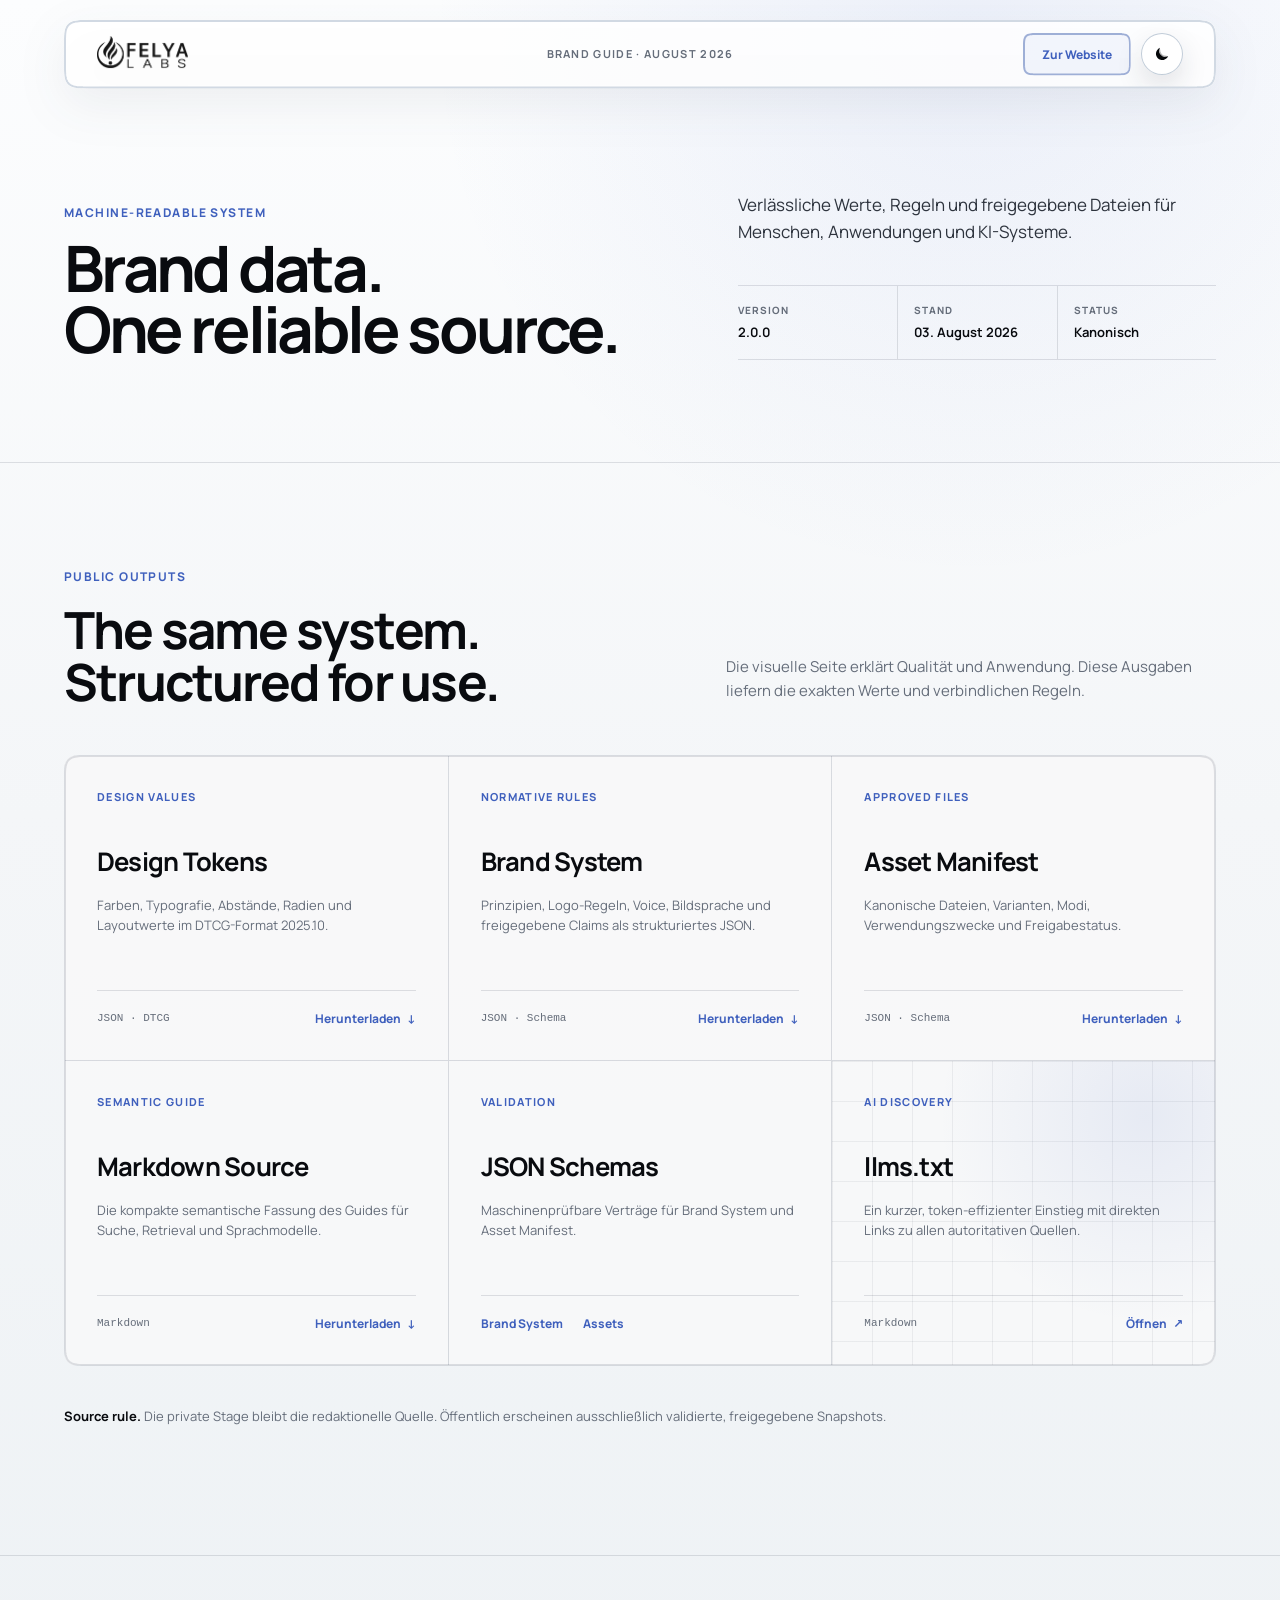
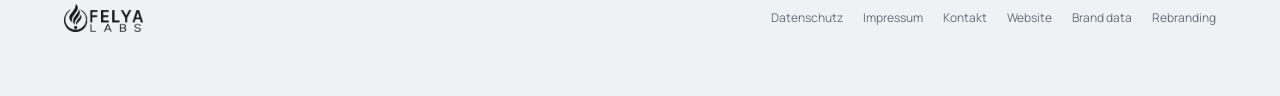
==== commit bd017cab: "Publish Brand Guide snapshot 6784dc21634e" ====
--- a/brand-data/index.html
+++ b/brand-data/index.html
@@ -1 +1 @@
-<!DOCTYPE html><html lang="de" data-theme="light"><head><meta charset="utf-8"><meta name="viewport" content="width=device-width, initial-scale=1"><meta name="color-scheme" content="light dark"><script src="/assets/js/theme-init.js"></script><meta name="description" content="Machine-readable design values, brand rules, approved assets and schemas."><meta name="robots" content="noindex, nofollow, noarchive"><meta property="og:type" content="website"><meta property="og:locale" content="de_DE"><meta property="og:site_name" content="FELYA Brand Guide"><meta property="og:title" content="FELYA Brand Guide"><meta property="og:description" content="Machine-readable design values, brand rules, approved assets and schemas."><meta property="og:url" content="https://brand.felya.com/brand-data/"><meta property="og:image" content="https://brand.felya.com/assets/social/felya-labs-brand-guide-social-preview-1200x630.jpg"><meta property="og:image:type" content="image/jpeg"><meta property="og:image:width" content="1200"><meta property="og:image:height" content="630"><meta property="og:image:alt" content="FELYA Brand Guide with the claim Every expression. One identity."><meta name="twitter:card" content="summary_large_image"><meta name="twitter:title" content="FELYA Brand Guide"><meta name="twitter:description" content="Machine-readable design values, brand rules, approved assets and schemas."><meta name="twitter:image" content="https://brand.felya.com/assets/social/felya-labs-brand-guide-social-preview-1200x630.jpg"><meta name="twitter:image:alt" content="FELYA Brand Guide with the claim Every expression. One identity."><meta name="theme-color" media="(prefers-color-scheme: light)" content="#f4f6f8"><meta name="theme-color" media="(prefers-color-scheme: dark)" content="#000000"><link rel="canonical" href="https://brand.felya.com/brand-data/"><link rel="icon" href="/favicon.ico?v=brand-guide-dark" sizes="any"><link rel="icon" type="image/png" sizes="32x32" href="/assets/favicon/favicon-32x32.png?v=brand-guide-dark"><link rel="icon" type="image/png" sizes="16x16" href="/assets/favicon/favicon-16x16.png?v=brand-guide-dark"><link rel="apple-touch-icon" sizes="180x180" href="/assets/favicon/apple-touch-icon.png?v=brand-guide-dark"><link rel="manifest" href="/assets/favicon/site.webmanifest?v=brand-guide-dark"><title>FELYA Brand Data</title><link rel="stylesheet" href="/_astro/BrandGuideFooter.DNkQNylN.css"></head><body><a class="skip-link" href="#brand-data-main">Zu den Brand-Daten springen</a><header class="topbar shell"><div class="topbar-surface" data-continuous-corner="large" data-continuous-border><a class="topbar-logo" href="/" aria-label="FELYA Brand Guide, zum Anfang"><img src="/assets/brand/felya-labs-wordmark-white.webp" alt="FELYA"></a><p class="topbar-meta">Brand Guide · August 2026</p><div class="topbar-actions"><a class="topbar-site-link" data-continuous-corner="medium" data-continuous-border href="https://felya.com/" target="_blank" rel="noopener noreferrer" aria-label="FELYA Website in neuem Tab öffnen">Zur Website</a><button type="button" data-theme-toggle class="theme-toggle" aria-label="Zum dunklen Farbschema wechseln" aria-pressed="false"><span class="theme-toggle__icon theme-toggle__icon--sun" aria-hidden="true"><svg focusable="false" width="18" height="18" viewBox="0 0 24 24" fill="none" stroke="currentColor" stroke-width="1.65" stroke-linecap="round" stroke-linejoin="round"><circle cx="12" cy="12" r="3.7"></circle><g opacity="0.82"><path d="M12 2.25v1.9"></path><path d="M12 19.85v1.9"></path><path d="m5.1 5.1 1.34 1.34"></path><path d="m17.56 17.56 1.34 1.34"></path><path d="M2.25 12h1.9"></path><path d="M19.85 12h1.9"></path><path d="m6.44 17.56-1.34 1.34"></path><path d="m18.9 5.1-1.34 1.34"></path></g></svg></span><span class="theme-toggle__icon theme-toggle__icon--moon" aria-hidden="true"><svg focusable="false" width="18" height="18" viewBox="0 0 24 24" fill="none"><path d="M20.2 14.65A7.9 7.9 0 0 1 9.35 3.8a8.4 8.4 0 1 0 10.85 10.85Z" fill="currentColor"></path><path d="M17.8 15.2A8.4 8.4 0 0 1 8.8 6.2" stroke="currentColor" stroke-width="1.5" stroke-linecap="round" opacity="0.34"></path></svg></span></button><script type="module">var e=Array.from(document.querySelectorAll(`[data-theme-toggle]`)),t=(t,n=!0)=>{let r=t===`dark`?`light`:`dark`;if(document.documentElement.dataset.theme=t,document.documentElement.style.colorScheme=t,n){document.documentElement.dataset.themeSource=`user`;try{window.localStorage.setItem(`felya-theme`,t)}catch{}}e.forEach(e=>{e.dataset.themeNext=r,e.setAttribute(`aria-pressed`,String(t===`light`)),e.setAttribute(`aria-label`,r===`light`?`Zum hellen Farbschema wechseln`:`Zum dunklen Farbschema wechseln`)}),document.dispatchEvent(new CustomEvent(`felya:themechange`,{detail:{theme:t,userInitiated:n}}))};t(document.documentElement.dataset.theme===`dark`?`dark`:`light`,!1),e.forEach(e=>{e.addEventListener(`click`,()=>{t(e.dataset.themeNext===`light`?`light`:`dark`)})});</script></div></div></header><main class="brand-data-page" id="brand-data-main"><section class="brand-data-hero"><div class="shell brand-data-hero__inner"><div><p class="eyebrow">Machine-readable system</p><h1><span class="headline-line">Brand data.</span><span class="headline-line">One reliable source.</span></h1></div><div class="brand-data-hero__copy"><p>Verlässliche Werte, Regeln und freigegebene Dateien für Menschen, Anwendungen und KI-Systeme.</p><dl><div><dt>Version</dt><dd>2.0.0</dd></div><div><dt>Stand</dt><dd>03. August 2026</dd></div><div><dt>Status</dt><dd>Kanonisch</dd></div></dl></div></div></section><section class="brand-data-resources" aria-labelledby="brand-data-resources-title"><div class="shell"><div class="brand-data-heading"><div><p class="eyebrow">Public outputs</p><h2 id="brand-data-resources-title">The same system. Structured for use.</h2></div><p>Die visuelle Seite erklärt Qualität und Anwendung. Diese Ausgaben liefern die exakten Werte und verbindlichen Regeln.</p></div><div class="brand-data-grid" data-continuous-corner="large" data-continuous-border><article class="brand-data-card"><p class="eyebrow">Design values</p><h3>Design Tokens</h3><p>Farben, Typografie, Abstände, Radien und Layoutwerte im DTCG-Format 2025.10.</p><footer><code>JSON · DTCG</code><a href="/brand-data/tokens.json" download>Herunterladen <span aria-hidden="true">↓</span></a></footer></article><article class="brand-data-card"><p class="eyebrow">Normative rules</p><h3>Brand System</h3><p>Prinzipien, Logo-Regeln, Voice, Bildsprache und freigegebene Claims als strukturiertes JSON.</p><footer><code>JSON · Schema</code><a href="/brand-data/brand-system.json" download>Herunterladen <span aria-hidden="true">↓</span></a></footer></article><article class="brand-data-card"><p class="eyebrow">Approved files</p><h3>Asset Manifest</h3><p>Kanonische Dateien, Varianten, Modi, Verwendungszwecke und Freigabestatus.</p><footer><code>JSON · Schema</code><a href="/brand-data/assets.json" download>Herunterladen <span aria-hidden="true">↓</span></a></footer></article><article class="brand-data-card"><p class="eyebrow">Semantic guide</p><h3>Markdown Source</h3><p>Die kompakte semantische Fassung des Guides für Suche, Retrieval und Sprachmodelle.</p><footer><code>Markdown</code><a href="/brand-data/guide.md" download>Herunterladen <span aria-hidden="true">↓</span></a></footer></article><article class="brand-data-card"><p class="eyebrow">Validation</p><h3>JSON Schemas</h3><p>Maschinenprüfbare Verträge für Brand System und Asset Manifest.</p><footer class="brand-data-card__links"><a href="/brand-data/schemas/brand-system.schema.json">Brand System</a><a href="/brand-data/schemas/assets.schema.json">Assets</a></footer></article><article class="brand-data-card brand-data-card--discovery"><p class="eyebrow">AI discovery</p><h3>llms.txt</h3><p>Ein kurzer, token-effizienter Einstieg mit direkten Links zu allen autoritativen Quellen.</p><footer><code>Markdown</code><a href="/llms.txt">Öffnen <span aria-hidden="true">↗</span></a></footer></article></div><p class="brand-data-note"><strong>Source rule.</strong> Die private Stage bleibt die redaktionelle Quelle. Öffentlich erscheinen ausschließlich validierte, freigegebene Snapshots.</p></div></section></main><footer class="footer" id="brand-footer"><div class="footer-inner shell"><a class="footer-brand" href="https://felya.com/" aria-label="Zur FELYA Website"><img src="/assets/brand/felya-labs-wordmark-white.webp" alt="FELYA"></a><nav class="footer-links" aria-label="FELYA und rechtliche Informationen"><a href="https://felya.com/privacy/">Datenschutz</a><a href="https://felya.com/impressum/">Impressum</a><a href="mailto:info@felya.com">Kontakt</a><a href="https://felya.com/">Website</a><a href="/brand-data/">Brand data</a></nav></div></footer><script type="module">var e=Object.freeze({small:8,medium:14,large:24,surface:32}),t=e=>Math.round(e*1e3)/1e3,n=t=>{if(typeof t==`number`)return t;if(typeof t==`string`&&t in e)return e[t];let n=Number.parseFloat(t);return Number.isFinite(n)?n:e.large},r=(e,n,r,i)=>{let a=Math.cos(i),o=Math.sin(i),s=2/4,c=e+r*Math.sign(a)*Math.abs(a)**s,l=n+r*Math.sign(o)*Math.abs(o)**s;return[t(c),t(l)]};function i(e,i,a,{inset:o=0,samplesPerCorner:s=24}={}){let c=Math.max(0,Number(e)||0),l=Math.max(0,Number(i)||0),u=Math.max(0,Math.min(Number(o)||0,c/2,l/2)),d=u,f=u,p=Math.max(d,c-u),m=Math.max(f,l-u),h=p-d,g=m-f,_=Math.max(0,n(a)),v=Math.max(0,Math.min(_-u,h/2,g/2)),y=Math.max(4,Math.round(s)),b=[],x=(e,t,n)=>{for(let i=0;i<=y;i+=1){let a=r(e,t,v,n+Math.PI/2*(i/y)),o=b.at(-1);(!o||o[0]!==a[0]||o[1]!==a[1])&&b.push(a)}};v===0?b.push([d,f],[p,f],[p,m],[d,m]):(x(p-v,f+v,-Math.PI/2),x(p-v,m-v,0),x(d+v,m-v,Math.PI/2),x(d+v,f+v,Math.PI));let S=`polygon(${b.map(([e,t])=>`${e}px ${t}px`).join(`,`)})`,C=`${b.map(([e,t],n)=>`${n===0?`M`:`L`}${e} ${t}`).join(``)}Z`;return{width:c,height:l,radius:t(v),points:b,polygon:S,path:C}}var a=e=>{let t=e.querySelector(`:scope > [data-continuous-outline]`);if(t)return t;t=document.createElementNS(`http://www.w3.org/2000/svg`,`svg`),t.setAttribute(`aria-hidden`,`true`),t.setAttribute(`focusable`,`false`),t.setAttribute(`preserveAspectRatio`,`none`),t.dataset.continuousOutline=``;let n=document.createElementNS(`http://www.w3.org/2000/svg`,`path`);return n.dataset.continuousOutlinePath=``,t.append(n),e.append(t),t},o=new WeakMap,s=e=>{let{width:n,height:r}=e.getBoundingClientRect();if(n<=0||r<=0)return;let s=getComputedStyle(e),c=Number.parseFloat(s.getPropertyValue(`--continuous-corner-radius`)),l=Number.isFinite(c)?c:e.dataset.continuousCorner||`large`,u=`${t(n)}:${t(r)}:${l}`;if(o.get(e)===u)return;o.set(e,u);let d=i(n,r,l);if(e.style.clipPath=d.polygon,e.style.webkitClipPath=d.polygon,e.dataset.continuousReady=``,!e.hasAttribute(`data-continuous-border`))return;let f=Number.parseFloat(s.getPropertyValue(`--continuous-border-width`)),p=Number.isFinite(f)?Math.max(0,f):1,m=a(e),h=m.querySelector(`[data-continuous-outline-path]`);m.setAttribute(`viewBox`,`0 0 ${t(n)} ${t(r)}`),h?.setAttribute(`d`,d.path),h?.setAttribute(`stroke-width`,String(p*2))};function c(e=document){let t=Array.from(e.querySelectorAll(`[data-continuous-corner]`));if(!t.length)return()=>{};let n=new Set(t),r=0,i=()=>{r=0,n.forEach(s),n.clear()},a=e=>{n.add(e),r||=requestAnimationFrame(i)};t.forEach(s);let o=()=>t.forEach(a);if(window.addEventListener(`resize`,o,{passive:!0}),window.addEventListener(`orientationchange`,o,{passive:!0}),`ResizeObserver`in globalThis){let e=new ResizeObserver(e=>e.forEach(e=>a(e.target)));return t.forEach(t=>e.observe(t)),()=>{e.disconnect(),window.removeEventListener(`resize`,o),window.removeEventListener(`orientationchange`,o),r&&cancelAnimationFrame(r)}}return()=>{window.removeEventListener(`resize`,o),window.removeEventListener(`orientationchange`,o),r&&cancelAnimationFrame(r)}}c();</script></body></html>+<!DOCTYPE html><html lang="de" data-theme="light"><head><meta charset="utf-8"><meta name="viewport" content="width=device-width, initial-scale=1"><meta name="color-scheme" content="light dark"><script src="/assets/js/theme-init.js"></script><meta name="description" content="Machine-readable design values, brand rules, approved assets and schemas."><meta name="robots" content="noindex, nofollow, noarchive"><meta property="og:type" content="website"><meta property="og:locale" content="de_DE"><meta property="og:site_name" content="FELYA Brand Guide"><meta property="og:title" content="FELYA Brand Guide"><meta property="og:description" content="Machine-readable design values, brand rules, approved assets and schemas."><meta property="og:url" content="https://brand.felya.com/brand-data/"><meta property="og:image" content="https://brand.felya.com/assets/social/felya-labs-brand-guide-social-preview-1200x630.jpg"><meta property="og:image:type" content="image/jpeg"><meta property="og:image:width" content="1200"><meta property="og:image:height" content="630"><meta property="og:image:alt" content="FELYA Brand Guide with the claim Every expression. One identity."><meta name="twitter:card" content="summary_large_image"><meta name="twitter:title" content="FELYA Brand Guide"><meta name="twitter:description" content="Machine-readable design values, brand rules, approved assets and schemas."><meta name="twitter:image" content="https://brand.felya.com/assets/social/felya-labs-brand-guide-social-preview-1200x630.jpg"><meta name="twitter:image:alt" content="FELYA Brand Guide with the claim Every expression. One identity."><meta name="theme-color" media="(prefers-color-scheme: light)" content="#f4f6f8"><meta name="theme-color" media="(prefers-color-scheme: dark)" content="#000000"><link rel="canonical" href="https://brand.felya.com/brand-data/"><link rel="icon" href="/favicon.ico?v=brand-guide-dark" sizes="any"><link rel="icon" type="image/png" sizes="32x32" href="/assets/favicon/favicon-32x32.png?v=brand-guide-dark"><link rel="icon" type="image/png" sizes="16x16" href="/assets/favicon/favicon-16x16.png?v=brand-guide-dark"><link rel="apple-touch-icon" sizes="180x180" href="/assets/favicon/apple-touch-icon.png?v=brand-guide-dark"><link rel="manifest" href="/assets/favicon/site.webmanifest?v=brand-guide-dark"><title>FELYA Brand Data</title><link rel="stylesheet" href="/_astro/BrandGuideFooter.DNkQNylN.css"></head><body><a class="skip-link" href="#brand-data-main">Zu den Brand-Daten springen</a><header class="topbar shell"><div class="topbar-surface" data-continuous-corner="large" data-continuous-border><a class="topbar-logo" href="/" aria-label="FELYA Brand Guide, zum Anfang"><img src="/assets/brand/felya-labs-wordmark-white.webp" alt="FELYA"></a><p class="topbar-meta">Brand Guide · August 2026</p><div class="topbar-actions"><a class="topbar-site-link" data-continuous-corner="medium" data-continuous-border href="https://felya.com/" target="_blank" rel="noopener noreferrer" aria-label="FELYA Website in neuem Tab öffnen">Zur Website</a><button type="button" data-theme-toggle class="theme-toggle" aria-label="Zum dunklen Farbschema wechseln" aria-pressed="false"><span class="theme-toggle__icon theme-toggle__icon--sun" aria-hidden="true"><svg focusable="false" width="18" height="18" viewBox="0 0 24 24" fill="none" stroke="currentColor" stroke-width="1.65" stroke-linecap="round" stroke-linejoin="round"><circle cx="12" cy="12" r="3.7"></circle><g opacity="0.82"><path d="M12 2.25v1.9"></path><path d="M12 19.85v1.9"></path><path d="m5.1 5.1 1.34 1.34"></path><path d="m17.56 17.56 1.34 1.34"></path><path d="M2.25 12h1.9"></path><path d="M19.85 12h1.9"></path><path d="m6.44 17.56-1.34 1.34"></path><path d="m18.9 5.1-1.34 1.34"></path></g></svg></span><span class="theme-toggle__icon theme-toggle__icon--moon" aria-hidden="true"><svg focusable="false" width="18" height="18" viewBox="0 0 24 24" fill="none"><path d="M20.2 14.65A7.9 7.9 0 0 1 9.35 3.8a8.4 8.4 0 1 0 10.85 10.85Z" fill="currentColor"></path><path d="M17.8 15.2A8.4 8.4 0 0 1 8.8 6.2" stroke="currentColor" stroke-width="1.5" stroke-linecap="round" opacity="0.34"></path></svg></span></button><script type="module">var e=Array.from(document.querySelectorAll(`[data-theme-toggle]`)),t=(t,n=!0)=>{let r=t===`dark`?`light`:`dark`;if(document.documentElement.dataset.theme=t,document.documentElement.style.colorScheme=t,n){document.documentElement.dataset.themeSource=`user`;try{window.localStorage.setItem(`felya-theme`,t)}catch{}}e.forEach(e=>{e.dataset.themeNext=r,e.setAttribute(`aria-pressed`,String(t===`light`)),e.setAttribute(`aria-label`,r===`light`?`Zum hellen Farbschema wechseln`:`Zum dunklen Farbschema wechseln`)}),document.dispatchEvent(new CustomEvent(`felya:themechange`,{detail:{theme:t,userInitiated:n}}))};t(document.documentElement.dataset.theme===`dark`?`dark`:`light`,!1),e.forEach(e=>{e.addEventListener(`click`,()=>{t(e.dataset.themeNext===`light`?`light`:`dark`)})});</script></div></div></header><main class="brand-data-page" id="brand-data-main"><section class="brand-data-hero"><div class="shell brand-data-hero__inner"><div><p class="eyebrow">Machine-readable system</p><h1><span class="headline-line">Brand data.</span><span class="headline-line">One reliable source.</span></h1></div><div class="brand-data-hero__copy"><p>Verlässliche Werte, Regeln und freigegebene Dateien für Menschen, Anwendungen und KI-Systeme.</p><dl><div><dt>Version</dt><dd>2.0.0</dd></div><div><dt>Stand</dt><dd>03. August 2026</dd></div><div><dt>Status</dt><dd>Kanonisch</dd></div></dl></div></div></section><section class="brand-data-resources" aria-labelledby="brand-data-resources-title"><div class="shell"><div class="brand-data-heading"><div><p class="eyebrow">Public outputs</p><h2 id="brand-data-resources-title">The same system. Structured for use.</h2></div><p>Die visuelle Seite erklärt Qualität und Anwendung. Diese Ausgaben liefern die exakten Werte und verbindlichen Regeln.</p></div><div class="brand-data-grid" data-continuous-corner="large" data-continuous-border><article class="brand-data-card"><p class="eyebrow">Design values</p><h3>Design Tokens</h3><p>Farben, Typografie, Abstände, Radien und Layoutwerte im DTCG-Format 2025.10.</p><footer><code>JSON · DTCG</code><a href="/brand-data/tokens.json" download>Herunterladen <span aria-hidden="true">↓</span></a></footer></article><article class="brand-data-card"><p class="eyebrow">Normative rules</p><h3>Brand System</h3><p>Prinzipien, Logo-Regeln, Voice, Bildsprache und freigegebene Claims als strukturiertes JSON.</p><footer><code>JSON · Schema</code><a href="/brand-data/brand-system.json" download>Herunterladen <span aria-hidden="true">↓</span></a></footer></article><article class="brand-data-card"><p class="eyebrow">Approved files</p><h3>Asset Manifest</h3><p>Kanonische Dateien, Varianten, Modi, Verwendungszwecke und Freigabestatus.</p><footer><code>JSON · Schema</code><a href="/brand-data/assets.json" download>Herunterladen <span aria-hidden="true">↓</span></a></footer></article><article class="brand-data-card"><p class="eyebrow">Semantic guide</p><h3>Markdown Source</h3><p>Die kompakte semantische Fassung des Guides für Suche, Retrieval und Sprachmodelle.</p><footer><code>Markdown</code><a href="/brand-data/guide.md" download>Herunterladen <span aria-hidden="true">↓</span></a></footer></article><article class="brand-data-card"><p class="eyebrow">Validation</p><h3>JSON Schemas</h3><p>Maschinenprüfbare Verträge für Brand System und Asset Manifest.</p><footer class="brand-data-card__links"><a href="/brand-data/schemas/brand-system.schema.json">Brand System</a><a href="/brand-data/schemas/assets.schema.json">Assets</a></footer></article><article class="brand-data-card brand-data-card--discovery"><p class="eyebrow">AI discovery</p><h3>llms.txt</h3><p>Ein kurzer, token-effizienter Einstieg mit direkten Links zu allen autoritativen Quellen.</p><footer><code>Markdown</code><a href="/llms.txt">Öffnen <span aria-hidden="true">↗</span></a></footer></article></div><p class="brand-data-note"><strong>Source rule.</strong> Die private Stage bleibt die redaktionelle Quelle. Öffentlich erscheinen ausschließlich validierte, freigegebene Snapshots.</p></div></section></main><footer class="footer" id="brand-footer"><div class="footer-inner shell"><a class="footer-brand" href="https://felya.com/" aria-label="Zur FELYA Website"><img src="/assets/brand/felya-labs-wordmark-white.webp" alt="FELYA"></a><nav class="footer-links" aria-label="FELYA und rechtliche Informationen"><a href="https://felya.com/privacy/">Datenschutz</a><a href="https://felya.com/impressum/">Impressum</a><a href="mailto:info@felya.com">Kontakt</a><a href="https://felya.com/">Website</a><a href="/brand-data/">Brand data</a><a href="/rebranding/">Rebranding</a></nav></div></footer><script type="module">var e=Object.freeze({small:8,medium:14,large:24,surface:32}),t=e=>Math.round(e*1e3)/1e3,n=t=>{if(typeof t==`number`)return t;if(typeof t==`string`&&t in e)return e[t];let n=Number.parseFloat(t);return Number.isFinite(n)?n:e.large},r=(e,n,r,i)=>{let a=Math.cos(i),o=Math.sin(i),s=2/4,c=e+r*Math.sign(a)*Math.abs(a)**s,l=n+r*Math.sign(o)*Math.abs(o)**s;return[t(c),t(l)]};function i(e,i,a,{inset:o=0,samplesPerCorner:s=24}={}){let c=Math.max(0,Number(e)||0),l=Math.max(0,Number(i)||0),u=Math.max(0,Math.min(Number(o)||0,c/2,l/2)),d=u,f=u,p=Math.max(d,c-u),m=Math.max(f,l-u),h=p-d,g=m-f,_=Math.max(0,n(a)),v=Math.max(0,Math.min(_-u,h/2,g/2)),y=Math.max(4,Math.round(s)),b=[],x=(e,t,n)=>{for(let i=0;i<=y;i+=1){let a=r(e,t,v,n+Math.PI/2*(i/y)),o=b.at(-1);(!o||o[0]!==a[0]||o[1]!==a[1])&&b.push(a)}};v===0?b.push([d,f],[p,f],[p,m],[d,m]):(x(p-v,f+v,-Math.PI/2),x(p-v,m-v,0),x(d+v,m-v,Math.PI/2),x(d+v,f+v,Math.PI));let S=`polygon(${b.map(([e,t])=>`${e}px ${t}px`).join(`,`)})`,C=`${b.map(([e,t],n)=>`${n===0?`M`:`L`}${e} ${t}`).join(``)}Z`;return{width:c,height:l,radius:t(v),points:b,polygon:S,path:C}}var a=e=>{let t=e.querySelector(`:scope > [data-continuous-outline]`);if(t)return t;t=document.createElementNS(`http://www.w3.org/2000/svg`,`svg`),t.setAttribute(`aria-hidden`,`true`),t.setAttribute(`focusable`,`false`),t.setAttribute(`preserveAspectRatio`,`none`),t.dataset.continuousOutline=``;let n=document.createElementNS(`http://www.w3.org/2000/svg`,`path`);return n.dataset.continuousOutlinePath=``,t.append(n),e.append(t),t},o=new WeakMap,s=e=>{let{width:n,height:r}=e.getBoundingClientRect();if(n<=0||r<=0)return;let s=getComputedStyle(e),c=Number.parseFloat(s.getPropertyValue(`--continuous-corner-radius`)),l=Number.isFinite(c)?c:e.dataset.continuousCorner||`large`,u=`${t(n)}:${t(r)}:${l}`;if(o.get(e)===u)return;o.set(e,u);let d=i(n,r,l);if(e.style.clipPath=d.polygon,e.style.webkitClipPath=d.polygon,e.dataset.continuousReady=``,!e.hasAttribute(`data-continuous-border`))return;let f=Number.parseFloat(s.getPropertyValue(`--continuous-border-width`)),p=Number.isFinite(f)?Math.max(0,f):1,m=a(e),h=m.querySelector(`[data-continuous-outline-path]`);m.setAttribute(`viewBox`,`0 0 ${t(n)} ${t(r)}`),h?.setAttribute(`d`,d.path),h?.setAttribute(`stroke-width`,String(p*2))};function c(e=document){let t=Array.from(e.querySelectorAll(`[data-continuous-corner]`));if(!t.length)return()=>{};let n=new Set(t),r=0,i=()=>{r=0,n.forEach(s),n.clear()},a=e=>{n.add(e),r||=requestAnimationFrame(i)};t.forEach(s);let o=()=>t.forEach(a);if(window.addEventListener(`resize`,o,{passive:!0}),window.addEventListener(`orientationchange`,o,{passive:!0}),`ResizeObserver`in globalThis){let e=new ResizeObserver(e=>e.forEach(e=>a(e.target)));return t.forEach(t=>e.observe(t)),()=>{e.disconnect(),window.removeEventListener(`resize`,o),window.removeEventListener(`orientationchange`,o),r&&cancelAnimationFrame(r)}}return()=>{window.removeEventListener(`resize`,o),window.removeEventListener(`orientationchange`,o),r&&cancelAnimationFrame(r)}}c();</script></body></html>
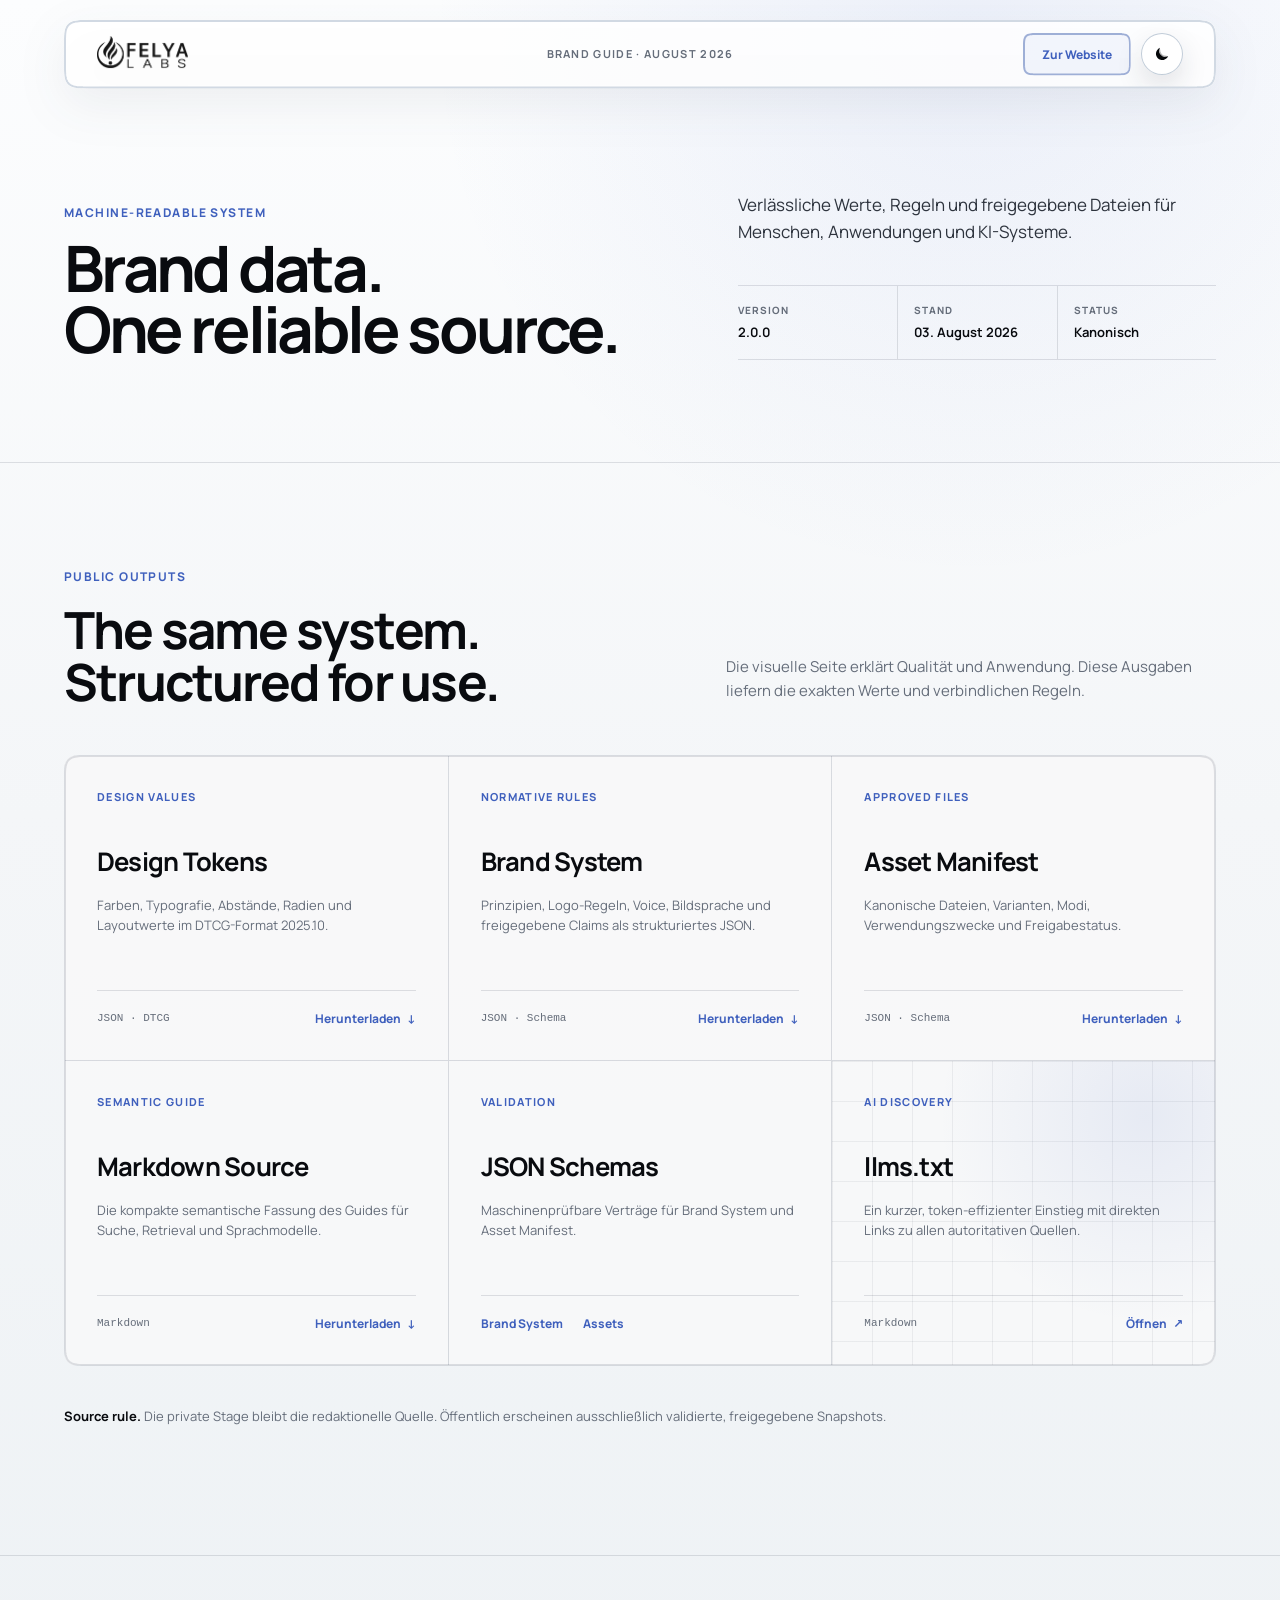
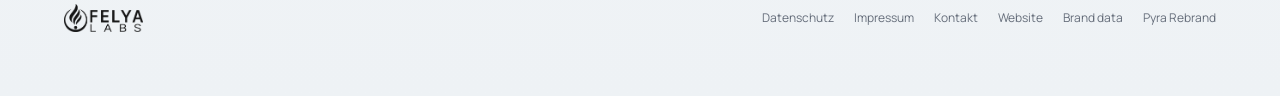
==== commit fe913d8a: "Publish Brand Guide snapshot f0dba3f18345" ====
--- a/brand-data/index.html
+++ b/brand-data/index.html
@@ -1 +1 @@
-<!DOCTYPE html><html lang="de" data-theme="light"><head><meta charset="utf-8"><meta name="viewport" content="width=device-width, initial-scale=1"><meta name="color-scheme" content="light dark"><script src="/assets/js/theme-init.js"></script><meta name="description" content="Machine-readable design values, brand rules, approved assets and schemas."><meta name="robots" content="noindex, nofollow, noarchive"><meta property="og:type" content="website"><meta property="og:locale" content="de_DE"><meta property="og:site_name" content="FELYA Brand Guide"><meta property="og:title" content="FELYA Brand Guide"><meta property="og:description" content="Machine-readable design values, brand rules, approved assets and schemas."><meta property="og:url" content="https://brand.felya.com/brand-data/"><meta property="og:image" content="https://brand.felya.com/assets/social/felya-labs-brand-guide-social-preview-1200x630.jpg"><meta property="og:image:type" content="image/jpeg"><meta property="og:image:width" content="1200"><meta property="og:image:height" content="630"><meta property="og:image:alt" content="FELYA Brand Guide with the claim Every expression. One identity."><meta name="twitter:card" content="summary_large_image"><meta name="twitter:title" content="FELYA Brand Guide"><meta name="twitter:description" content="Machine-readable design values, brand rules, approved assets and schemas."><meta name="twitter:image" content="https://brand.felya.com/assets/social/felya-labs-brand-guide-social-preview-1200x630.jpg"><meta name="twitter:image:alt" content="FELYA Brand Guide with the claim Every expression. One identity."><meta name="theme-color" media="(prefers-color-scheme: light)" content="#f4f6f8"><meta name="theme-color" media="(prefers-color-scheme: dark)" content="#000000"><link rel="canonical" href="https://brand.felya.com/brand-data/"><link rel="icon" href="/favicon.ico?v=brand-guide-dark" sizes="any"><link rel="icon" type="image/png" sizes="32x32" href="/assets/favicon/favicon-32x32.png?v=brand-guide-dark"><link rel="icon" type="image/png" sizes="16x16" href="/assets/favicon/favicon-16x16.png?v=brand-guide-dark"><link rel="apple-touch-icon" sizes="180x180" href="/assets/favicon/apple-touch-icon.png?v=brand-guide-dark"><link rel="manifest" href="/assets/favicon/site.webmanifest?v=brand-guide-dark"><title>FELYA Brand Data</title><link rel="stylesheet" href="/_astro/BrandGuideFooter.DNkQNylN.css"></head><body><a class="skip-link" href="#brand-data-main">Zu den Brand-Daten springen</a><header class="topbar shell"><div class="topbar-surface" data-continuous-corner="large" data-continuous-border><a class="topbar-logo" href="/" aria-label="FELYA Brand Guide, zum Anfang"><img src="/assets/brand/felya-labs-wordmark-white.webp" alt="FELYA"></a><p class="topbar-meta">Brand Guide · August 2026</p><div class="topbar-actions"><a class="topbar-site-link" data-continuous-corner="medium" data-continuous-border href="https://felya.com/" target="_blank" rel="noopener noreferrer" aria-label="FELYA Website in neuem Tab öffnen">Zur Website</a><button type="button" data-theme-toggle class="theme-toggle" aria-label="Zum dunklen Farbschema wechseln" aria-pressed="false"><span class="theme-toggle__icon theme-toggle__icon--sun" aria-hidden="true"><svg focusable="false" width="18" height="18" viewBox="0 0 24 24" fill="none" stroke="currentColor" stroke-width="1.65" stroke-linecap="round" stroke-linejoin="round"><circle cx="12" cy="12" r="3.7"></circle><g opacity="0.82"><path d="M12 2.25v1.9"></path><path d="M12 19.85v1.9"></path><path d="m5.1 5.1 1.34 1.34"></path><path d="m17.56 17.56 1.34 1.34"></path><path d="M2.25 12h1.9"></path><path d="M19.85 12h1.9"></path><path d="m6.44 17.56-1.34 1.34"></path><path d="m18.9 5.1-1.34 1.34"></path></g></svg></span><span class="theme-toggle__icon theme-toggle__icon--moon" aria-hidden="true"><svg focusable="false" width="18" height="18" viewBox="0 0 24 24" fill="none"><path d="M20.2 14.65A7.9 7.9 0 0 1 9.35 3.8a8.4 8.4 0 1 0 10.85 10.85Z" fill="currentColor"></path><path d="M17.8 15.2A8.4 8.4 0 0 1 8.8 6.2" stroke="currentColor" stroke-width="1.5" stroke-linecap="round" opacity="0.34"></path></svg></span></button><script type="module">var e=Array.from(document.querySelectorAll(`[data-theme-toggle]`)),t=(t,n=!0)=>{let r=t===`dark`?`light`:`dark`;if(document.documentElement.dataset.theme=t,document.documentElement.style.colorScheme=t,n){document.documentElement.dataset.themeSource=`user`;try{window.localStorage.setItem(`felya-theme`,t)}catch{}}e.forEach(e=>{e.dataset.themeNext=r,e.setAttribute(`aria-pressed`,String(t===`light`)),e.setAttribute(`aria-label`,r===`light`?`Zum hellen Farbschema wechseln`:`Zum dunklen Farbschema wechseln`)}),document.dispatchEvent(new CustomEvent(`felya:themechange`,{detail:{theme:t,userInitiated:n}}))};t(document.documentElement.dataset.theme===`dark`?`dark`:`light`,!1),e.forEach(e=>{e.addEventListener(`click`,()=>{t(e.dataset.themeNext===`light`?`light`:`dark`)})});</script></div></div></header><main class="brand-data-page" id="brand-data-main"><section class="brand-data-hero"><div class="shell brand-data-hero__inner"><div><p class="eyebrow">Machine-readable system</p><h1><span class="headline-line">Brand data.</span><span class="headline-line">One reliable source.</span></h1></div><div class="brand-data-hero__copy"><p>Verlässliche Werte, Regeln und freigegebene Dateien für Menschen, Anwendungen und KI-Systeme.</p><dl><div><dt>Version</dt><dd>2.0.0</dd></div><div><dt>Stand</dt><dd>03. August 2026</dd></div><div><dt>Status</dt><dd>Kanonisch</dd></div></dl></div></div></section><section class="brand-data-resources" aria-labelledby="brand-data-resources-title"><div class="shell"><div class="brand-data-heading"><div><p class="eyebrow">Public outputs</p><h2 id="brand-data-resources-title">The same system. Structured for use.</h2></div><p>Die visuelle Seite erklärt Qualität und Anwendung. Diese Ausgaben liefern die exakten Werte und verbindlichen Regeln.</p></div><div class="brand-data-grid" data-continuous-corner="large" data-continuous-border><article class="brand-data-card"><p class="eyebrow">Design values</p><h3>Design Tokens</h3><p>Farben, Typografie, Abstände, Radien und Layoutwerte im DTCG-Format 2025.10.</p><footer><code>JSON · DTCG</code><a href="/brand-data/tokens.json" download>Herunterladen <span aria-hidden="true">↓</span></a></footer></article><article class="brand-data-card"><p class="eyebrow">Normative rules</p><h3>Brand System</h3><p>Prinzipien, Logo-Regeln, Voice, Bildsprache und freigegebene Claims als strukturiertes JSON.</p><footer><code>JSON · Schema</code><a href="/brand-data/brand-system.json" download>Herunterladen <span aria-hidden="true">↓</span></a></footer></article><article class="brand-data-card"><p class="eyebrow">Approved files</p><h3>Asset Manifest</h3><p>Kanonische Dateien, Varianten, Modi, Verwendungszwecke und Freigabestatus.</p><footer><code>JSON · Schema</code><a href="/brand-data/assets.json" download>Herunterladen <span aria-hidden="true">↓</span></a></footer></article><article class="brand-data-card"><p class="eyebrow">Semantic guide</p><h3>Markdown Source</h3><p>Die kompakte semantische Fassung des Guides für Suche, Retrieval und Sprachmodelle.</p><footer><code>Markdown</code><a href="/brand-data/guide.md" download>Herunterladen <span aria-hidden="true">↓</span></a></footer></article><article class="brand-data-card"><p class="eyebrow">Validation</p><h3>JSON Schemas</h3><p>Maschinenprüfbare Verträge für Brand System und Asset Manifest.</p><footer class="brand-data-card__links"><a href="/brand-data/schemas/brand-system.schema.json">Brand System</a><a href="/brand-data/schemas/assets.schema.json">Assets</a></footer></article><article class="brand-data-card brand-data-card--discovery"><p class="eyebrow">AI discovery</p><h3>llms.txt</h3><p>Ein kurzer, token-effizienter Einstieg mit direkten Links zu allen autoritativen Quellen.</p><footer><code>Markdown</code><a href="/llms.txt">Öffnen <span aria-hidden="true">↗</span></a></footer></article></div><p class="brand-data-note"><strong>Source rule.</strong> Die private Stage bleibt die redaktionelle Quelle. Öffentlich erscheinen ausschließlich validierte, freigegebene Snapshots.</p></div></section></main><footer class="footer" id="brand-footer"><div class="footer-inner shell"><a class="footer-brand" href="https://felya.com/" aria-label="Zur FELYA Website"><img src="/assets/brand/felya-labs-wordmark-white.webp" alt="FELYA"></a><nav class="footer-links" aria-label="FELYA und rechtliche Informationen"><a href="https://felya.com/privacy/">Datenschutz</a><a href="https://felya.com/impressum/">Impressum</a><a href="mailto:info@felya.com">Kontakt</a><a href="https://felya.com/">Website</a><a href="/brand-data/">Brand data</a><a href="/rebranding/">Rebranding</a></nav></div></footer><script type="module">var e=Object.freeze({small:8,medium:14,large:24,surface:32}),t=e=>Math.round(e*1e3)/1e3,n=t=>{if(typeof t==`number`)return t;if(typeof t==`string`&&t in e)return e[t];let n=Number.parseFloat(t);return Number.isFinite(n)?n:e.large},r=(e,n,r,i)=>{let a=Math.cos(i),o=Math.sin(i),s=2/4,c=e+r*Math.sign(a)*Math.abs(a)**s,l=n+r*Math.sign(o)*Math.abs(o)**s;return[t(c),t(l)]};function i(e,i,a,{inset:o=0,samplesPerCorner:s=24}={}){let c=Math.max(0,Number(e)||0),l=Math.max(0,Number(i)||0),u=Math.max(0,Math.min(Number(o)||0,c/2,l/2)),d=u,f=u,p=Math.max(d,c-u),m=Math.max(f,l-u),h=p-d,g=m-f,_=Math.max(0,n(a)),v=Math.max(0,Math.min(_-u,h/2,g/2)),y=Math.max(4,Math.round(s)),b=[],x=(e,t,n)=>{for(let i=0;i<=y;i+=1){let a=r(e,t,v,n+Math.PI/2*(i/y)),o=b.at(-1);(!o||o[0]!==a[0]||o[1]!==a[1])&&b.push(a)}};v===0?b.push([d,f],[p,f],[p,m],[d,m]):(x(p-v,f+v,-Math.PI/2),x(p-v,m-v,0),x(d+v,m-v,Math.PI/2),x(d+v,f+v,Math.PI));let S=`polygon(${b.map(([e,t])=>`${e}px ${t}px`).join(`,`)})`,C=`${b.map(([e,t],n)=>`${n===0?`M`:`L`}${e} ${t}`).join(``)}Z`;return{width:c,height:l,radius:t(v),points:b,polygon:S,path:C}}var a=e=>{let t=e.querySelector(`:scope > [data-continuous-outline]`);if(t)return t;t=document.createElementNS(`http://www.w3.org/2000/svg`,`svg`),t.setAttribute(`aria-hidden`,`true`),t.setAttribute(`focusable`,`false`),t.setAttribute(`preserveAspectRatio`,`none`),t.dataset.continuousOutline=``;let n=document.createElementNS(`http://www.w3.org/2000/svg`,`path`);return n.dataset.continuousOutlinePath=``,t.append(n),e.append(t),t},o=new WeakMap,s=e=>{let{width:n,height:r}=e.getBoundingClientRect();if(n<=0||r<=0)return;let s=getComputedStyle(e),c=Number.parseFloat(s.getPropertyValue(`--continuous-corner-radius`)),l=Number.isFinite(c)?c:e.dataset.continuousCorner||`large`,u=`${t(n)}:${t(r)}:${l}`;if(o.get(e)===u)return;o.set(e,u);let d=i(n,r,l);if(e.style.clipPath=d.polygon,e.style.webkitClipPath=d.polygon,e.dataset.continuousReady=``,!e.hasAttribute(`data-continuous-border`))return;let f=Number.parseFloat(s.getPropertyValue(`--continuous-border-width`)),p=Number.isFinite(f)?Math.max(0,f):1,m=a(e),h=m.querySelector(`[data-continuous-outline-path]`);m.setAttribute(`viewBox`,`0 0 ${t(n)} ${t(r)}`),h?.setAttribute(`d`,d.path),h?.setAttribute(`stroke-width`,String(p*2))};function c(e=document){let t=Array.from(e.querySelectorAll(`[data-continuous-corner]`));if(!t.length)return()=>{};let n=new Set(t),r=0,i=()=>{r=0,n.forEach(s),n.clear()},a=e=>{n.add(e),r||=requestAnimationFrame(i)};t.forEach(s);let o=()=>t.forEach(a);if(window.addEventListener(`resize`,o,{passive:!0}),window.addEventListener(`orientationchange`,o,{passive:!0}),`ResizeObserver`in globalThis){let e=new ResizeObserver(e=>e.forEach(e=>a(e.target)));return t.forEach(t=>e.observe(t)),()=>{e.disconnect(),window.removeEventListener(`resize`,o),window.removeEventListener(`orientationchange`,o),r&&cancelAnimationFrame(r)}}return()=>{window.removeEventListener(`resize`,o),window.removeEventListener(`orientationchange`,o),r&&cancelAnimationFrame(r)}}c();</script></body></html>+<!DOCTYPE html><html lang="de" data-theme="light"><head><meta charset="utf-8"><meta name="viewport" content="width=device-width, initial-scale=1"><meta name="color-scheme" content="light dark"><script src="/assets/js/theme-init.js"></script><meta name="description" content="Machine-readable design values, brand rules, approved assets and schemas."><meta name="robots" content="noindex, nofollow, noarchive"><meta property="og:type" content="website"><meta property="og:locale" content="de_DE"><meta property="og:site_name" content="FELYA Brand Guide"><meta property="og:title" content="FELYA Brand Guide"><meta property="og:description" content="Machine-readable design values, brand rules, approved assets and schemas."><meta property="og:url" content="https://brand.felya.com/brand-data/"><meta property="og:image" content="https://brand.felya.com/assets/social/felya-labs-brand-guide-social-preview-1200x630.jpg"><meta property="og:image:type" content="image/jpeg"><meta property="og:image:width" content="1200"><meta property="og:image:height" content="630"><meta property="og:image:alt" content="FELYA Brand Guide with the claim Every expression. One identity."><meta name="twitter:card" content="summary_large_image"><meta name="twitter:title" content="FELYA Brand Guide"><meta name="twitter:description" content="Machine-readable design values, brand rules, approved assets and schemas."><meta name="twitter:image" content="https://brand.felya.com/assets/social/felya-labs-brand-guide-social-preview-1200x630.jpg"><meta name="twitter:image:alt" content="FELYA Brand Guide with the claim Every expression. One identity."><meta name="theme-color" media="(prefers-color-scheme: light)" content="#f4f6f8"><meta name="theme-color" media="(prefers-color-scheme: dark)" content="#000000"><link rel="canonical" href="https://brand.felya.com/brand-data/"><link rel="icon" href="/favicon.ico?v=brand-guide-dark" sizes="any"><link rel="icon" type="image/png" sizes="32x32" href="/assets/favicon/favicon-32x32.png?v=brand-guide-dark"><link rel="icon" type="image/png" sizes="16x16" href="/assets/favicon/favicon-16x16.png?v=brand-guide-dark"><link rel="apple-touch-icon" sizes="180x180" href="/assets/favicon/apple-touch-icon.png?v=brand-guide-dark"><link rel="manifest" href="/assets/favicon/site.webmanifest?v=brand-guide-dark"><title>FELYA Brand Data</title><link rel="stylesheet" href="/_astro/BrandGuideFooter.DNkQNylN.css"></head><body><a class="skip-link" href="#brand-data-main">Zu den Brand-Daten springen</a><header class="topbar shell"><div class="topbar-surface" data-continuous-corner="large" data-continuous-border><a class="topbar-logo" href="/" aria-label="FELYA Brand Guide, zum Anfang"><img src="/assets/brand/felya-labs-wordmark-white.webp" alt="FELYA"></a><p class="topbar-meta">Brand Guide · August 2026</p><div class="topbar-actions"><a class="topbar-site-link" data-continuous-corner="medium" data-continuous-border href="https://felya.com/" target="_blank" rel="noopener noreferrer" aria-label="FELYA Website in neuem Tab öffnen">Zur Website</a><button type="button" data-theme-toggle class="theme-toggle" aria-label="Zum dunklen Farbschema wechseln" aria-pressed="false"><span class="theme-toggle__icon theme-toggle__icon--sun" aria-hidden="true"><svg focusable="false" width="18" height="18" viewBox="0 0 24 24" fill="none" stroke="currentColor" stroke-width="1.65" stroke-linecap="round" stroke-linejoin="round"><circle cx="12" cy="12" r="3.7"></circle><g opacity="0.82"><path d="M12 2.25v1.9"></path><path d="M12 19.85v1.9"></path><path d="m5.1 5.1 1.34 1.34"></path><path d="m17.56 17.56 1.34 1.34"></path><path d="M2.25 12h1.9"></path><path d="M19.85 12h1.9"></path><path d="m6.44 17.56-1.34 1.34"></path><path d="m18.9 5.1-1.34 1.34"></path></g></svg></span><span class="theme-toggle__icon theme-toggle__icon--moon" aria-hidden="true"><svg focusable="false" width="18" height="18" viewBox="0 0 24 24" fill="none"><path d="M20.2 14.65A7.9 7.9 0 0 1 9.35 3.8a8.4 8.4 0 1 0 10.85 10.85Z" fill="currentColor"></path><path d="M17.8 15.2A8.4 8.4 0 0 1 8.8 6.2" stroke="currentColor" stroke-width="1.5" stroke-linecap="round" opacity="0.34"></path></svg></span></button><script type="module">var e=Array.from(document.querySelectorAll(`[data-theme-toggle]`)),t=(t,n=!0)=>{let r=t===`dark`?`light`:`dark`;if(document.documentElement.dataset.theme=t,document.documentElement.style.colorScheme=t,n){document.documentElement.dataset.themeSource=`user`;try{window.localStorage.setItem(`felya-theme`,t)}catch{}}e.forEach(e=>{e.dataset.themeNext=r,e.setAttribute(`aria-pressed`,String(t===`light`)),e.setAttribute(`aria-label`,r===`light`?`Zum hellen Farbschema wechseln`:`Zum dunklen Farbschema wechseln`)}),document.dispatchEvent(new CustomEvent(`felya:themechange`,{detail:{theme:t,userInitiated:n}}))};t(document.documentElement.dataset.theme===`dark`?`dark`:`light`,!1),e.forEach(e=>{e.addEventListener(`click`,()=>{t(e.dataset.themeNext===`light`?`light`:`dark`)})});</script></div></div></header><main class="brand-data-page" id="brand-data-main"><section class="brand-data-hero"><div class="shell brand-data-hero__inner"><div><p class="eyebrow">Machine-readable system</p><h1><span class="headline-line">Brand data.</span><span class="headline-line">One reliable source.</span></h1></div><div class="brand-data-hero__copy"><p>Verlässliche Werte, Regeln und freigegebene Dateien für Menschen, Anwendungen und KI-Systeme.</p><dl><div><dt>Version</dt><dd>2.0.0</dd></div><div><dt>Stand</dt><dd>03. August 2026</dd></div><div><dt>Status</dt><dd>Kanonisch</dd></div></dl></div></div></section><section class="brand-data-resources" aria-labelledby="brand-data-resources-title"><div class="shell"><div class="brand-data-heading"><div><p class="eyebrow">Public outputs</p><h2 id="brand-data-resources-title">The same system. Structured for use.</h2></div><p>Die visuelle Seite erklärt Qualität und Anwendung. Diese Ausgaben liefern die exakten Werte und verbindlichen Regeln.</p></div><div class="brand-data-grid" data-continuous-corner="large" data-continuous-border><article class="brand-data-card"><p class="eyebrow">Design values</p><h3>Design Tokens</h3><p>Farben, Typografie, Abstände, Radien und Layoutwerte im DTCG-Format 2025.10.</p><footer><code>JSON · DTCG</code><a href="/brand-data/tokens.json" download>Herunterladen <span aria-hidden="true">↓</span></a></footer></article><article class="brand-data-card"><p class="eyebrow">Normative rules</p><h3>Brand System</h3><p>Prinzipien, Logo-Regeln, Voice, Bildsprache und freigegebene Claims als strukturiertes JSON.</p><footer><code>JSON · Schema</code><a href="/brand-data/brand-system.json" download>Herunterladen <span aria-hidden="true">↓</span></a></footer></article><article class="brand-data-card"><p class="eyebrow">Approved files</p><h3>Asset Manifest</h3><p>Kanonische Dateien, Varianten, Modi, Verwendungszwecke und Freigabestatus.</p><footer><code>JSON · Schema</code><a href="/brand-data/assets.json" download>Herunterladen <span aria-hidden="true">↓</span></a></footer></article><article class="brand-data-card"><p class="eyebrow">Semantic guide</p><h3>Markdown Source</h3><p>Die kompakte semantische Fassung des Guides für Suche, Retrieval und Sprachmodelle.</p><footer><code>Markdown</code><a href="/brand-data/guide.md" download>Herunterladen <span aria-hidden="true">↓</span></a></footer></article><article class="brand-data-card"><p class="eyebrow">Validation</p><h3>JSON Schemas</h3><p>Maschinenprüfbare Verträge für Brand System und Asset Manifest.</p><footer class="brand-data-card__links"><a href="/brand-data/schemas/brand-system.schema.json">Brand System</a><a href="/brand-data/schemas/assets.schema.json">Assets</a></footer></article><article class="brand-data-card brand-data-card--discovery"><p class="eyebrow">AI discovery</p><h3>llms.txt</h3><p>Ein kurzer, token-effizienter Einstieg mit direkten Links zu allen autoritativen Quellen.</p><footer><code>Markdown</code><a href="/llms.txt">Öffnen <span aria-hidden="true">↗</span></a></footer></article></div><p class="brand-data-note"><strong>Source rule.</strong> Die private Stage bleibt die redaktionelle Quelle. Öffentlich erscheinen ausschließlich validierte, freigegebene Snapshots.</p></div></section></main><footer class="footer" id="brand-footer"><div class="footer-inner shell"><a class="footer-brand" href="https://felya.com/" aria-label="Zur FELYA Website"><img src="/assets/brand/felya-labs-wordmark-white.webp" alt="FELYA"></a><nav class="footer-links" aria-label="FELYA und rechtliche Informationen"><a href="https://felya.com/privacy/">Datenschutz</a><a href="https://felya.com/impressum/">Impressum</a><a href="mailto:info@felya.com">Kontakt</a><a href="https://felya.com/">Website</a><a href="/brand-data/">Brand data</a><a href="/pyra-rebrand/">Pyra Rebrand</a></nav></div></footer><script type="module">var e=Object.freeze({small:8,medium:14,large:24,surface:32}),t=e=>Math.round(e*1e3)/1e3,n=t=>{if(typeof t==`number`)return t;if(typeof t==`string`&&t in e)return e[t];let n=Number.parseFloat(t);return Number.isFinite(n)?n:e.large},r=(e,n,r,i)=>{let a=Math.cos(i),o=Math.sin(i),s=2/4,c=e+r*Math.sign(a)*Math.abs(a)**s,l=n+r*Math.sign(o)*Math.abs(o)**s;return[t(c),t(l)]};function i(e,i,a,{inset:o=0,samplesPerCorner:s=24}={}){let c=Math.max(0,Number(e)||0),l=Math.max(0,Number(i)||0),u=Math.max(0,Math.min(Number(o)||0,c/2,l/2)),d=u,f=u,p=Math.max(d,c-u),m=Math.max(f,l-u),h=p-d,g=m-f,_=Math.max(0,n(a)),v=Math.max(0,Math.min(_-u,h/2,g/2)),y=Math.max(4,Math.round(s)),b=[],x=(e,t,n)=>{for(let i=0;i<=y;i+=1){let a=r(e,t,v,n+Math.PI/2*(i/y)),o=b.at(-1);(!o||o[0]!==a[0]||o[1]!==a[1])&&b.push(a)}};v===0?b.push([d,f],[p,f],[p,m],[d,m]):(x(p-v,f+v,-Math.PI/2),x(p-v,m-v,0),x(d+v,m-v,Math.PI/2),x(d+v,f+v,Math.PI));let S=`polygon(${b.map(([e,t])=>`${e}px ${t}px`).join(`,`)})`,C=`${b.map(([e,t],n)=>`${n===0?`M`:`L`}${e} ${t}`).join(``)}Z`;return{width:c,height:l,radius:t(v),points:b,polygon:S,path:C}}var a=e=>{let t=e.querySelector(`:scope > [data-continuous-outline]`);if(t)return t;t=document.createElementNS(`http://www.w3.org/2000/svg`,`svg`),t.setAttribute(`aria-hidden`,`true`),t.setAttribute(`focusable`,`false`),t.setAttribute(`preserveAspectRatio`,`none`),t.dataset.continuousOutline=``;let n=document.createElementNS(`http://www.w3.org/2000/svg`,`path`);return n.dataset.continuousOutlinePath=``,t.append(n),e.append(t),t},o=new WeakMap,s=e=>{let{width:n,height:r}=e.getBoundingClientRect();if(n<=0||r<=0)return;let s=getComputedStyle(e),c=Number.parseFloat(s.getPropertyValue(`--continuous-corner-radius`)),l=Number.isFinite(c)?c:e.dataset.continuousCorner||`large`,u=`${t(n)}:${t(r)}:${l}`;if(o.get(e)===u)return;o.set(e,u);let d=i(n,r,l);if(e.style.clipPath=d.polygon,e.style.webkitClipPath=d.polygon,e.dataset.continuousReady=``,!e.hasAttribute(`data-continuous-border`))return;let f=Number.parseFloat(s.getPropertyValue(`--continuous-border-width`)),p=Number.isFinite(f)?Math.max(0,f):1,m=a(e),h=m.querySelector(`[data-continuous-outline-path]`);m.setAttribute(`viewBox`,`0 0 ${t(n)} ${t(r)}`),h?.setAttribute(`d`,d.path),h?.setAttribute(`stroke-width`,String(p*2))};function c(e=document){let t=Array.from(e.querySelectorAll(`[data-continuous-corner]`));if(!t.length)return()=>{};let n=new Set(t),r=0,i=()=>{r=0,n.forEach(s),n.clear()},a=e=>{n.add(e),r||=requestAnimationFrame(i)};t.forEach(s);let o=()=>t.forEach(a);if(window.addEventListener(`resize`,o,{passive:!0}),window.addEventListener(`orientationchange`,o,{passive:!0}),`ResizeObserver`in globalThis){let e=new ResizeObserver(e=>e.forEach(e=>a(e.target)));return t.forEach(t=>e.observe(t)),()=>{e.disconnect(),window.removeEventListener(`resize`,o),window.removeEventListener(`orientationchange`,o),r&&cancelAnimationFrame(r)}}return()=>{window.removeEventListener(`resize`,o),window.removeEventListener(`orientationchange`,o),r&&cancelAnimationFrame(r)}}c();</script></body></html>
